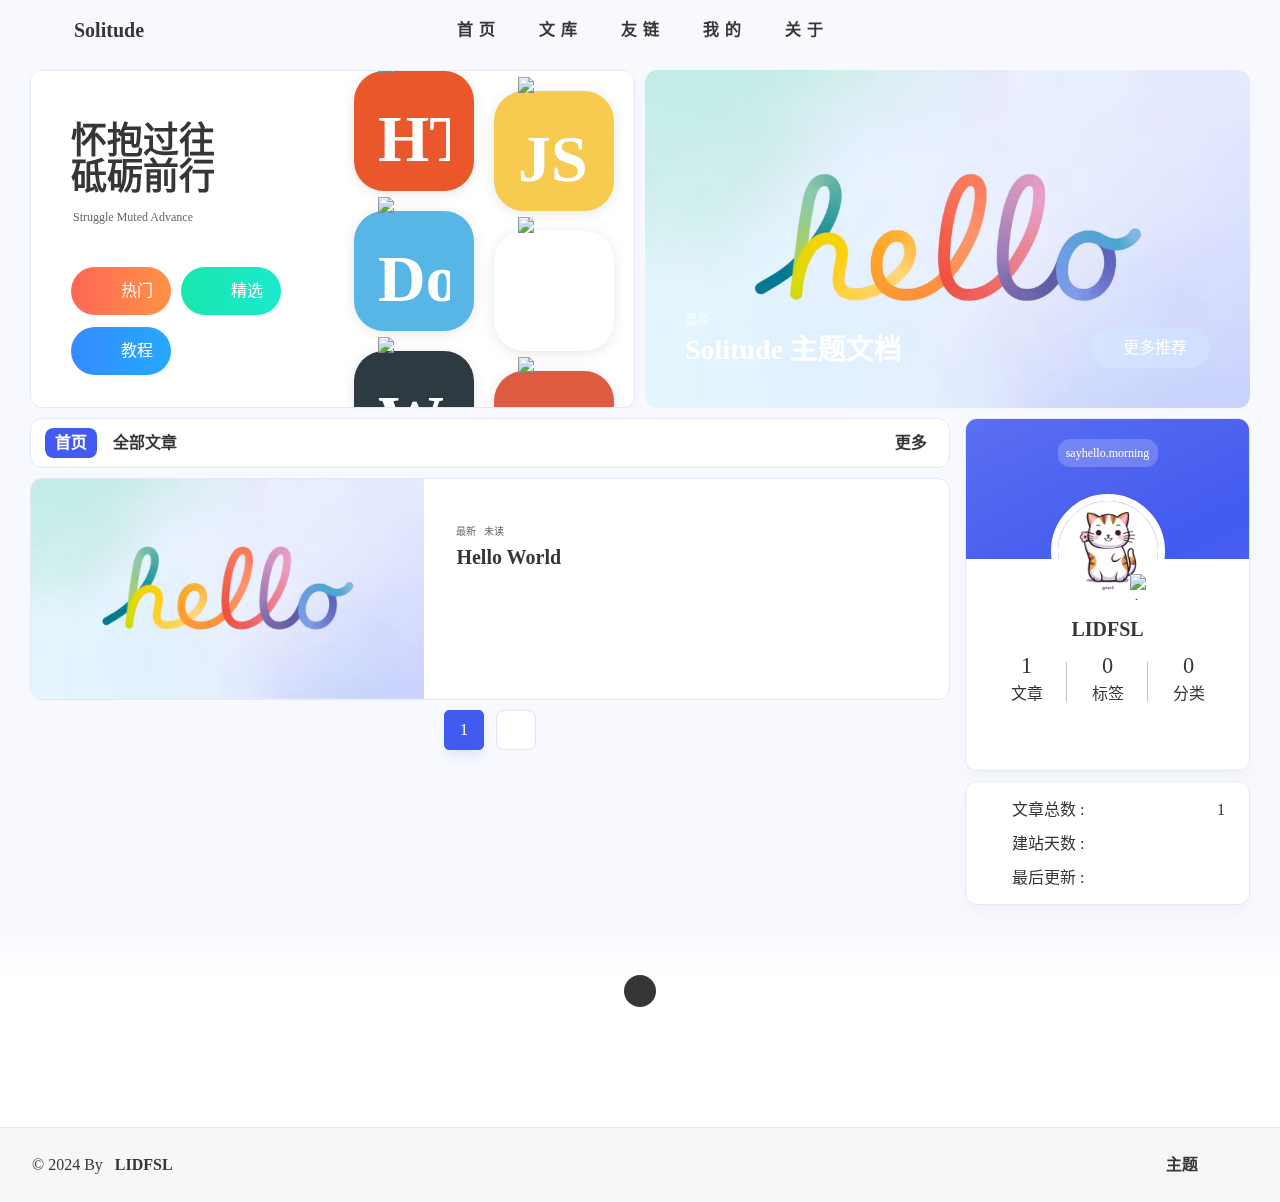
==== index.html @ 6b82ae77 "Site updated: 2024-07-25 15:13:16" ====
<!DOCTYPE html><html lang="zh-CN" data-theme="light"><head><meta charset="utf-8"><meta http-equiv="X-UA-Compatible" content="IE=edge"><meta name="viewport" content="width=device-width, initial-scale=1"><title>白痴本痴</title><noscript>开启JavaScript才能访问本站哦~</noscript><link rel="icon" href="/img/pwa/favicon.ico"><!-- index.css--><link rel="stylesheet" href="/css/index.css?v=1.13.3"><!-- inject head--><link rel="canonical" href="http://example.com/"><link rel="stylesheet" href="https://cdn2.codesign.qq.com/icons/7pOrz0WXB5ZWJPX/latest/iconfont.css"><!-- aplayer--><link rel="stylesheet" href="https://cdnjs.cloudflare.com/ajax/libs/aplayer/1.10.1/APlayer.min.css"><!-- swiper--><!-- fancybox ui--><!-- katex--><!-- Open Graph--><meta name="description" content="可能真的很笨,与世界格格不入,但......"><!-- pwa--><meta name="theme-color" content="#006a73"><meta name="apple-mobile-web-app-status-bar-style" content="#006a73"><link rel="manifest" href="/manifest.json"><meta name="msapplication-TileColor" content="#006a73"><link rel="mask-icon" href="/img/pwa/favicon.ico" color="#006a73"><link rel="apple-touch-icon" sizes="180x180" href="/img/pwa/favicon.ico"><link rel="icon" type="image/png" sizes="16x16" href="/img/pwa/favicon_16.ico"><link rel="icon" type="image/png" sizes="32x32" href="/img/pwa/favicon_32.ico"><link rel="bookmark" href="/img/pwa/favicon.ico"><script>console.log(' %c Solitude %c ' + '1.13.3' + ' %c https://github.com/everfu/hexo-theme-solitude',
    'background:#35495e ; padding: 1px; border-radius: 3px 0 0 3px;  color: #fff',
    'background:#ff9a9a ; padding: 1px; border-radius: 0 3px 3px 0;  color: #fff',
    'background:unset ; padding: 1px; border-radius: 0 3px 3px 0;  color: #fff')
</script><script>(()=>{
        const saveToLocal = {
            set: function setWithExpiry(key, value, ttl) {
                if (ttl === 0)
                    return
                const now = new Date()
                const expiryDay = ttl * 86400000
                const item = {
                    value: value,
                    expiry: now.getTime() + expiryDay
                }
                localStorage.setItem(key, JSON.stringify(item))
            },
            get: function getWithExpiry(key) {
                const itemStr = localStorage.getItem(key)
    
                if (!itemStr) {
                    return undefined
                }
                const item = JSON.parse(itemStr)
                const now = new Date()
    
                if (now.getTime() > item.expiry) {
                    localStorage.removeItem(key)
                    return undefined
                }
                return item.value
            }
        };
        window.utils = {
            saveToLocal: saveToLocal,
            getCSS: (url, id = false) => new Promise((resolve, reject) => {
              const link = document.createElement('link')
              link.rel = 'stylesheet'
              link.href = url
              if (id) link.id = id
              link.onerror = reject
              link.onload = link.onreadystatechange = function() {
                const loadState = this.readyState
                if (loadState && loadState !== 'loaded' && loadState !== 'complete') return
                link.onload = link.onreadystatechange = null
                resolve()
              }
              document.head.appendChild(link)
            }),
            getScript: (url, attr = {}) => new Promise((resolve, reject) => {
              const script = document.createElement('script')
              script.src = url
              script.async = true
              script.onerror = reject
              script.onload = script.onreadystatechange = function() {
                const loadState = this.readyState
                if (loadState && loadState !== 'loaded' && loadState !== 'complete') return
                script.onload = script.onreadystatechange = null
                resolve()
              }
    
              Object.keys(attr).forEach(key => {
                script.setAttribute(key, attr[key])
              })
    
              document.head.appendChild(script)
            }),
            addGlobalFn: (key, fn, name = false, parent = window) => {
                const globalFn = parent.globalFn || {}
                const keyObj = globalFn[key] || {}
        
                if (name && keyObj[name]) return
        
                name = name || Object.keys(keyObj).length
                keyObj[name] = fn
                globalFn[key] = keyObj
                parent.globalFn = globalFn
            },
        }
    })()</script><!-- global head--><script>const GLOBAL_CONFIG = {
    root: '/',
    algolia: undefined,
    localsearch: undefined,
    runtime: '2024-07-24 00:00:00',
    lazyload: {
        enable: false,
        error: '/img/error_load.avif'
    },
    copyright: {"limit":50,"author":"作者: LIDFSL","link":"链接: ","source":"来源: 白痴本痴","info":"著作权归作者所有。 商业转载请联系作者获得授权，非商业转载请注明出处。"},
    highlight: {"limit":200,"expand":true,"copy":true,"syntax":"highlight.js"},
    randomlink: false,
    lang: {"theme":{"dark":"已切换至深色模式","light":"已切换至浅色模式"},"copy":{"success":"复制成功","error":"复制失败"},"backtop":"返回顶部","time":{"day":"天前","hour":"小时前","just":"刚刚","min":"分钟前","month":"个月前"},"day":" 天","f12":"开发者模式已打开，请遵循GPL协议。","totalk":"无需删除空行，直接输入评论即可"},
    aside: {
        sayhello: {
            morning: '一日之计在于晨',
            noon: '吃饱了才有力气干活',
            afternoon: '集中精力，攻克难关',
            night: '不要太劳累了，早睡更健康',
            goodnight: '睡个好觉，保证精力充沛',
        },
        sayhello2: ["🤖️ 数码科技爱好者","🔍 分享与热心帮助","🏠 智能家居小能手","🔨 设计开发一条龙","🤝 专修交互与设计","🏃 脚踏实地行动派","🧱 团队小组发动机","💢 壮汉人狠话不多","🎮 电竞游戏爱好者"],
        sayhello3: {
            prefix: '好久不见，',
            back: '欢迎再次回来，',
        },
    },
    covercolor: {
        enable: false
    },
    comment: false,
    lightbox: 'null',
    post_ai: false,
    right_menu: false,
    lure: false,
    expire: false,
};</script><!-- page-config head--><script id="config-diff">var PAGE_CONFIG = {
    is_post: false,
    is_page: false,
    is_home: true,
    page: 'solitude',
    toc: false,
    comment: false,
    ai_text: false
}</script><meta name="generator" content="Hexo 7.3.0"></head><body id="body" data-type="solitude"><!-- universe--><canvas id="universe"></canvas><!-- background img--><div id="global_bg"></div><!-- loading--><!-- console--><!-- sidebar--><div id="sidebar" style="zoom: 1;"><div id="menu-mask" style="display: none;"></div><div id="sidebar-menus"><div class="site-data"><div class="data-item is-center"><div class="data-item-link"><a href="/archives/"><div class="headline">文章</div><div class="length-num">1</div></a></div></div><div class="data-item is-center"><div class="data-item-link"><a href="/categories/"><div class="headline">分类</div><div class="length-num">0</div></a></div></div><div class="data-item is-center"><div class="data-item-link"><a href="/tags/"><div class="headline">标签</div><div class="length-num">0</div></a></div></div></div><span class="sidebar-menu-item-title">功能</span><div class="sidebar-menu-item"><span class="darkmode_switchbutton menu-child" onclick="sco.switchDarkMode()"><i class="solitude st-moon-clear-fill"></i><span>显示模式</span></span></div><div class="back-menu-list-groups"><div class="back-menu-list-group"><div class="back-menu-list-title">项目</div><div class="back-menu-list"><a class="back-menu-item" target="_blank" rel="noopener" href="https://github.com/everfu/hexo-theme-solitude" title="Solitude"><img class="nolazyload back-menu-item-icon" src="/img/pwa/favicon.ico" alt="Solitude"><span class="back-menu-item-text">Solitude</span></a></div></div></div><div class="menus_items"><div class="menus_item"><a class="site-page" href="/"><span>首页</span></a></div><div class="menus_item"><a class="site-page" href="javascript:void(0);"><span>文库</span></a><ul class="menus_item_child"><li><a class="site-page child" href="/archives/"><i class="solitude  st-folder-fill"></i><span>文章列表</span></a></li><li><a class="site-page child" href="/categories/"><i class="solitude  st-checkbox-multiple-blank-fill"></i><span>全部分类</span></a></li><li><a class="site-page child" href="/tags/"><i class="solitude  st-price-tag-fill"></i><span>全部标签</span></a></li></ul></div><div class="menus_item"><a class="site-page" href="javascript:void(0);"><span>友链</span></a><ul class="menus_item_child"><li><a class="site-page child" href="/moments/"><i class="solitude  st-wifi-fill"></i><span>友链鱼塘</span></a></li><li><a class="site-page child" href="/links/"><i class="solitude  st-group-fill"></i><span>友情链接</span></a></li><li><a class="site-page child" href="javascript:travelling()"><i class="solitude  st-gift-fill"></i><span>宝藏博主</span></a></li></ul></div><div class="menus_item"><a class="site-page" href="javascript:void(0);"><span>我的</span></a><ul class="menus_item_child"><li><a class="site-page child" href="/equipment/"><i class="solitude  st-laptop-line"></i><span>装备</span></a></li><li><a class="site-page child" href="/tlink/"><i class="solitude  st-tools-fill"></i><span>工具箱</span></a></li><li><a class="site-page child" href="/music/"><i class="solitude  st-disc-fill"></i><span>音乐馆</span></a></li></ul></div><div class="menus_item"><a class="site-page" href="javascript:void(0);"><span>关于</span></a><ul class="menus_item_child"><li><a class="site-page child" href="/about/"><i class="solitude  st-contacts-fill"></i><span>关于本站</span></a></li></ul></div></div><span class="sidebar-menu-item-title">标签</span><div class="card-widget card-tags card-archives card-webinfo card-allinfo"><div class="card-tag-cloud"></div></div></div></div><!-- keyboard--><div class="page" id="body-wrap"><header class="not-top-img" id="page-header"><nav class="show" id="nav"><div id="nav-group"><div id="blog_name"><div class="back-home-button" tabindex="-1"><i class="back-home-button-icon solitude st-more-fill"></i><div class="back-menu-list-groups"><div class="back-menu-list-group"><div class="back-menu-list-title">项目</div><div class="back-menu-list"><a class="back-menu-item" target="_blank" rel="noopener" href="https://github.com/everfu/hexo-theme-solitude" title="Solitude"><img class="nolazyload back-menu-item-icon" src="/img/pwa/favicon.ico" alt="Solitude"><span class="back-menu-item-text">Solitude</span></a></div></div></div></div><a id="site-name" href="/" title="返回博客主页"><span class="title">Solitude</span></a></div><div id="page-name-mask"><div id="page-name"><a id="page-name-text" onclick="sco.toTop()">白痴本痴</a></div></div><div id="menus"><div class="menus_items"><div class="menus_item"><a class="site-page" href="/"><span>首页</span></a></div><div class="menus_item"><a class="site-page" href="javascript:void(0);"><span>文库</span></a><ul class="menus_item_child"><li><a class="site-page child" href="/archives/"><i class="solitude  st-folder-fill"></i><span>文章列表</span></a></li><li><a class="site-page child" href="/categories/"><i class="solitude  st-checkbox-multiple-blank-fill"></i><span>全部分类</span></a></li><li><a class="site-page child" href="/tags/"><i class="solitude  st-price-tag-fill"></i><span>全部标签</span></a></li></ul></div><div class="menus_item"><a class="site-page" href="javascript:void(0);"><span>友链</span></a><ul class="menus_item_child"><li><a class="site-page child" href="/moments/"><i class="solitude  st-wifi-fill"></i><span>友链鱼塘</span></a></li><li><a class="site-page child" href="/links/"><i class="solitude  st-group-fill"></i><span>友情链接</span></a></li><li><a class="site-page child" href="javascript:travelling()"><i class="solitude  st-gift-fill"></i><span>宝藏博主</span></a></li></ul></div><div class="menus_item"><a class="site-page" href="javascript:void(0);"><span>我的</span></a><ul class="menus_item_child"><li><a class="site-page child" href="/equipment/"><i class="solitude  st-laptop-line"></i><span>装备</span></a></li><li><a class="site-page child" href="/tlink/"><i class="solitude  st-tools-fill"></i><span>工具箱</span></a></li><li><a class="site-page child" href="/music/"><i class="solitude  st-disc-fill"></i><span>音乐馆</span></a></li></ul></div><div class="menus_item"><a class="site-page" href="javascript:void(0);"><span>关于</span></a><ul class="menus_item_child"><li><a class="site-page child" href="/about/"><i class="solitude  st-contacts-fill"></i><span>关于本站</span></a></li></ul></div></div></div><div id="nav-left"></div><div id="nav-right"><div class="nav-button" id="travellings_button"><a class="site-page" target="_blank" rel="noopener" href="https://www.travellings.cn/go.html" title=""><i class="solitude st-train-line"></i></a></div><div class="nav-button" id="randomPost_button"><a class="site-page" onclick="toRandomPost()" title="随机一篇文章" href="javascript:void(0);"><i class="solitude st-dice-line"></i></a></div><div class="nav-button" id="nav-totop" onclick="sco.toTop()"><a class="totopbtn"><i class="solitude st-arrow-up-line"></i><span id="percent">0</span></a></div><div id="toggle-menu"><a class="site-page"><i class="solitude st-menu-line"></i></a></div></div></div></nav></header><div id="home_top"><div class="recent-top-post-group" id="recent-top-post-group"><div class="recent-post-top" id="recent-post-top"><div id="bannerGroup"><div id="banners"><div class="banners-title"><div class="banners-title-big">怀抱过往<br>砥砺前行</div><div class="banners-title-small">Struggle Muted Advance</div></div><div class="banners-links"><a class="banners-link-btn" href="/tags/%E7%83%AD%E9%97%A8/" style="background-image:  linear-gradient(to right,#f65,#ffbf37) "><i class="solitude  st-fire-fill "></i><div class="banners-link-title">热门</div></a><a class="banners-link-btn" href="/tags/%E6%95%99%E7%A8%8B/" style="background-image:  linear-gradient(to right,#358bff,#15c6ff) "><i class="solitude  st-book-mark-fill "></i><div class="banners-link-title">教程</div></a><a class="banners-link-btn" href="/tags/%E7%B2%BE%E9%80%89/" style="background-image:  linear-gradient(to right,#18e7ae,#1eebeb) "><i class="solitude  st-star-smile-fill "></i><div class="banners-link-title">精选</div></a></div><div class="tags-group-all"><div class="tags-group-wrapper"><div class="tags-group-icon-pair"><div class="tags-group-icon" style="background: #e9572b"><img class="nolazyload" src="https://7.isyangs.cn/34/65f2e42921677-34.png" title="HTML"></div><div class="tags-group-icon" style="background: #f7cb4f"><img class="nolazyload" src="https://7.isyangs.cn/34/65f2e43ceddda-34.png" title="JS"></div></div><div class="tags-group-icon-pair"><div class="tags-group-icon" style="background: #57b6e6"><img class="nolazyload" src="https://7.isyangs.cn/34/65f2e45462045-34.png" title="Docker"></div><div class="tags-group-icon" style="background: #ffffff"><img class="nolazyload" src="https://7.isyangs.cn/34/65f2e47acbe98-34.png" title="Flutter"></div></div><div class="tags-group-icon-pair"><div class="tags-group-icon" style="background: #2e3a41"><img class="nolazyload" src="https://7.isyangs.cn/34/65f2e488bf8ed-34.png" title="WebPack"></div><div class="tags-group-icon" style="background: #df5b40"><img class="nolazyload" src="https://7.isyangs.cn/34/65f2e499066fa-34.png" title="Git"></div></div><div class="tags-group-icon-pair"><div class="tags-group-icon" style="background: #e9572b"><img class="nolazyload" src="https://7.isyangs.cn/34/65f2e42921677-34.png" title="HTML"></div><div class="tags-group-icon" style="background: #f7cb4f"><img class="nolazyload" src="https://7.isyangs.cn/34/65f2e43ceddda-34.png" title="JS"></div></div><div class="tags-group-icon-pair"><div class="tags-group-icon" style="background: #57b6e6"><img class="nolazyload" src="https://7.isyangs.cn/34/65f2e45462045-34.png" title="Docker"></div><div class="tags-group-icon" style="background: #ffffff"><img class="nolazyload" src="https://7.isyangs.cn/34/65f2e47acbe98-34.png" title="Flutter"></div></div><div class="tags-group-icon-pair"><div class="tags-group-icon" style="background: #2e3a41"><img class="nolazyload" src="https://7.isyangs.cn/34/65f2e488bf8ed-34.png" title="WebPack"></div><div class="tags-group-icon" style="background: #df5b40"><img class="nolazyload" src="https://7.isyangs.cn/34/65f2e499066fa-34.png" title="Git"></div></div></div></div></div></div><div class="topGroup"><div class="recent-post-group"></div><script>function GoTodayCard() {
    window.open("https://solitude.js.org/", "_blank");
}</script><div class="todayCard" id="todayCard" onclick="GoTodayCard()"><div class="todayCard-info"><div class="todayCard-tips">置顶</div><div class="todayCard-title">Solitude 主题文档</div></div><div class="todayCard-cover nolazyload" style="background: url('/img/default.avif') no-repeat center /cover"></div><div class="banner-button-group"><a class="banner-button" onclick="window.event.cancelBubble=true;sco.hideTodayCard();"><i class="solitude st-add-fill"></i><span class="banner-button-text">更多推荐</span></a></div></div></div></div></div></div><main class="layout" id="content-inner"><div id="home"><div id="category-bar"><div class="category-bar-items home" id="category-bar-items"><div class="category-bar-item select" id="category-bar-home"><a href="/">首页</a></div><div class="category-bar-item"><a href="/archives/">全部文章</a></div></div><div class="category-bar-right"><a class="category-bar-more" href="/categories/">更多</a></div></div><div class="recent-posts" id="recent-posts"><div class="recent-post-item" onclick="pjax.loadUrl('/2024/07/23/hello-world/')"><div class="post_cover"><a href="/2024/07/23/hello-world/" title="Hello World"><img class="post_bg" src="/img/default.avif" alt="Hello World"></a></div><div class="recent-post-info"><div class="recent-post-info-top"><div class="recent-post-info-top-tips"><span class="original">最新</span><a class="unvisited-post" href="/2024/07/23/hello-world/">未读</a></div><a class="article-title" href="/2024/07/23/hello-world/" title="Hello World">Hello World</a></div><break></break><div class="article-meta-wrap"><span class="article-meta tags"></span><span class="post-meta-date"><time datetime="2024-07-23T06:19:26.970Z"></time></span></div></div></div><!-- pagination--><nav id="pagination"><div class="pagination"><span class="page-number current">1</span><div class="toPageGroup"><input id="toPageText" oninput="value=value.replace(/[^0-9]/g,'')" maxlength="3" title="跳转到指定页面" onkeyup="if (this.value === '0') this.value = ''"><a id="toPageButton" onclick="sco.toPage()"><i class="solitude st-show-right-line"></i></a></div></div></nav></div></div><!-- aside--><div class="aside-content" id="aside-content"><div class="card-widget card-info"><div class="card-content"><div class="card-info-bg-top"><div class="is-center"><div class="author-info__top-group"><div class="author-info__sayhi" id="author-info__sayhi" onclick="sco.changeSayHelloText()">sayhello.morning</div></div></div></div><a class="card-info-avatar" href="/about/" title="头像"><div class="avatar-img"><img src="/img/avatar.avif" alt="头像"></div><div class="avatar-sticker"><img class="avatar-sticker-img" src="https://7.isyangs.cn/34/65f2e4e0423cc-34.png" alt="心情贴纸"></div></a><div class="card-info__desc_group"><div class="author-info__name">LIDFSL</div><div class="author-info__desc"></div><div class="card-info__data is-center"><a href="/archives/" title="累计文章数:1"><div class="length-num">1</div><div class="headline">文章</div></a><a href="/tags/" title="标签总数:0"><div class="length-num">0</div><div class="headline">标签</div></a><a href="/categories/" title="分类总数:0"><div class="length-num">0</div><div class="headline">分类</div></a></div><div class="card-info-social-icons is-center"><a class="social-icon" target="_blank" rel="noopener" href="https://github.com/LIDFSL" title="Github"><i class="solitude  st-github-line"></i></a></div></div></div></div><div class="sticky_layout"><div class="card-widget card-tags card-archives card-webinfo card-allinfo"><div class="webinfo"><div class="webinfo-item"><div class="webinfo-item-title"><i class="item-icon solitude st-folder-fill"></i><div class="item-name">文章总数 :</div></div><div class="item-count">1</div></div><div class="webinfo-item"><div class="webinfo-item-title"><i class="item-icon solitude st-calendar-todo-fill"></i><div class="item-name">建站天数 :</div></div><div class="item-count" id="runtimeshow"></div></div><div class="webinfo-item"><div class="webinfo-item-title"><i class="item-icon solitude st-loop-left-fill"></i><div class="item-name">最后更新 :</div></div><time class="item-count" datetime="2024-07-25T07:13:16.174Z"></time></div></div></div></div></div></main><footer id="footer"><div id="footer_deal"><a class="deal_link" target="_blank" rel="noopener" href="https://github.com/LIDFSL" title="Github"><i class="solitude  st-github-line"></i></a></div><div id="st-footer"></div><div id="footer-bar"><div class="footer-bar-links"><div class="footer-bar-left"><div class="copyright">© 2024 By&nbsp;<a class="footer-bar-link" href="/">LIDFSL</a></div></div><div class="footer-bar-right"><a class="footer-bar-link" target="_blank" rel="noopener" href="https://github.com/everfu/hexo-theme-solitude" alt="主题">主题</a><a class="footer-bar-link cc" href="/null" aria-label="copyright"><i class="solitude st-copyright-line"></i><i class="solitude st-creative-commons-by-line"></i><i class="solitude st-creative-commons-nc-line"></i><i class="solitude st-creative-commons-nd-line"></i></a></div></div></div></footer></div><!-- right_menu--><!-- inject body--><div><script src="/js/utils.js?v=1.13.3"></script><script src="/js/main.js?v=1.13.3"></script><script src="/js/third_party/waterfall.min.js?v=1.13.3"></script><script src="https://cdnjs.cloudflare.com/ajax/libs/pjax/0.2.8/pjax.min.js"></script><script src="/js/third_party/universe.min.js?v=1.13.3"></script><script>dark()
</script><script src="https://cdnjs.cloudflare.com/ajax/libs/node-snackbar/0.1.16/snackbar.min.js"></script><script>var meting_api = 'https://meting.qjqq.cn/?server=:server&type=:type&id=:id&auth=:auth&r=:r';</script><script src="https://cdnjs.cloudflare.com/ajax/libs/aplayer/1.10.1/APlayer.min.js"></script><script src="https://cdnjs.cloudflare.com/ajax/libs/meting/2.0.1/Meting.min.js"></script><script src="https://cdnjs.cloudflare.com/ajax/libs/pace/1.2.4/pace.min.js"></script><div class="js-pjax"></div></div><!-- pjax--><script>const pjax = new Pjax({
    elements: 'a:not([target="_blank"])',
    selectors: ['title','#body-wrap','#site-config','meta[name="description"]','.js-pjax','meta[property^="og:"]','#config-diff'],
    cacheBust: false,
    analytics: false,
    scrollRestoration: false
})

document.querySelectorAll('script[data-pjax]').forEach(item => {
    const newScript = document.createElement('script')
    const content = item.text || item.textContent || item.innerHTML || ""
    Array.from(item.attributes).forEach(attr => newScript.setAttribute(attr.name, attr.value))
    newScript.appendChild(document.createTextNode(content))
    item.parentNode.replaceChild(newScript, item)
})

document.addEventListener('pjax:complete', () => {
    window.refreshFn()

    document.querySelectorAll('script[data-pjax]').forEach(item => {
        const newScript = document.createElement('script')
        const content = item.text || item.textContent || item.innerHTML || ""
        Array.from(item.attributes).forEach(attr => newScript.setAttribute(attr.name, attr.value))
        newScript.appendChild(document.createTextNode(content))
        item.parentNode.replaceChild(newScript, item)
    })

    GLOBAL_CONFIG.islazyload && window.lazyLoadInstance.update()

})

document.addEventListener('pjax:error', (e) => {
    if (e.request.status === 404) {
        pjax.loadUrl('/404.html')
    }
})</script><!-- theme--><script>initTheme = () => {
    let isDarkMode = window.matchMedia('(prefers-color-scheme: dark)').matches
    const cachedMode = utils.saveToLocal.get('theme');
    if (cachedMode === undefined) {
        const nowMode =
            isDarkMode ? 'dark' : 'light'
        document.documentElement.setAttribute('data-theme', nowMode);
    } else {
        document.documentElement.setAttribute('data-theme', cachedMode);
    }
    typeof rm === 'object' && rm.mode(cachedMode === 'dark' && isDarkMode)
}
initTheme()</script><!-- google adsense--><!-- search--><!-- Tianli-Talk--><!-- music--><div class="needEndHide" id="nav-music" onclick="sco.musicToggle()"><div id="nav-music-hoverTips">音乐已暂停</div><meting-js id="8407304077" server="netease" type="playlist" mutex="true" preload="none" data-lrctype="0" order="random" theme="var(--efu-main)"></meting-js></div></body></html><script>const posts=["2024/07/23/hello-world/"];function toRandomPost(){ pjax.loadUrl(GLOBAL_CONFIG.root+posts[Math.floor(Math.random()*posts.length)]); }</script>
---- css/index.css ----
@charset "UTF-8";
@keyframes snackbar-progress{0%{width:0}to{width:100%}}.snackbar-container{transition:.5s;font-size:14px;position:fixed;align-items:center;line-height:22px;padding:18px 24px;bottom:-100px;top:-100px;opacity:0;z-index:9999;background:var(--efu-lighttext)!important;color:var(--efu-card-bg);border-radius:0;display:flex;justify-content:center;max-width:none;min-width:100%;margin:0;left:0;height:60px;transform:none}.snackbar-container p{color:var(--efu-card-bg)!important;font-weight:700!important;text-align:center;font-size:.8rem!important;display:flex;justify-content:center}.snackbar-container .action{display:inline-block;font-size:inherit;margin:0 0 0 24px;min-width:min-content;cursor:pointer;color:var(--efu-card-bg)!important;background:var(--efu-lighttext)!important;padding:4px 6px;font-weight:700;border-radius:8px;transition:.3s;border:var(--style-border)}.snackbar-container .action:hover{background:var(--efu-card-bg)!important;color:var(--efu-lighttext)!important}.snackbar-container:after{position:absolute;width:0;height:100%;left:0;top:0;background:var(--efu-white);opacity:.1;content:"";animation:snackbar-progress var(--efu-snackbar-time) linear forwards;pointer-events:none}.snackbar-pos.top-center,.snackbar-pos.top-left{bottom:auto;top:0;left:0}.snackbar-pos.top-right{bottom:auto;top:0;right:0}
@media screen and (min-width: 768px) {
@-moz-keyframes showCover {
    from {
      opacity: 0;
      transform: rotate(10deg) translateY(-8%) scale(1.8);
    }
    to {
      opacity: 0.5;
      transform: rotate(10deg) translateY(-10%) scale(2);
    }
}
@-webkit-keyframes showCover {
    from {
      opacity: 0;
      transform: rotate(10deg) translateY(-8%) scale(1.8);
    }
    to {
      opacity: 0.5;
      transform: rotate(10deg) translateY(-10%) scale(2);
    }
}
@-o-keyframes showCover {
    from {
      opacity: 0;
      transform: rotate(10deg) translateY(-8%) scale(1.8);
    }
    to {
      opacity: 0.5;
      transform: rotate(10deg) translateY(-10%) scale(2);
    }
}
@keyframes showCover {
    from {
      opacity: 0;
      transform: rotate(10deg) translateY(-8%) scale(1.8);
    }
    to {
      opacity: 0.5;
      transform: rotate(10deg) translateY(-10%) scale(2);
    }
}
}
@-moz-keyframes barrageIn {
  0% {
    transform: translateY(20px);
    opacity: 0;
  }
  100% {
    transform: translateY(0);
    opacity: 1;
  }
}
@-webkit-keyframes barrageIn {
  0% {
    transform: translateY(20px);
    opacity: 0;
  }
  100% {
    transform: translateY(0);
    opacity: 1;
  }
}
@-o-keyframes barrageIn {
  0% {
    transform: translateY(20px);
    opacity: 0;
  }
  100% {
    transform: translateY(0);
    opacity: 1;
  }
}
@keyframes barrageIn {
  0% {
    transform: translateY(20px);
    opacity: 0;
  }
  100% {
    transform: translateY(0);
    opacity: 1;
  }
}
@-moz-keyframes barrageOut {
  0% {
    transform: translateY(0);
    opacity: 1;
  }
  100% {
    transform: translateY(20px);
    opacity: 0;
  }
}
@-webkit-keyframes barrageOut {
  0% {
    transform: translateY(0);
    opacity: 1;
  }
  100% {
    transform: translateY(20px);
    opacity: 0;
  }
}
@-o-keyframes barrageOut {
  0% {
    transform: translateY(0);
    opacity: 1;
  }
  100% {
    transform: translateY(20px);
    opacity: 0;
  }
}
@keyframes barrageOut {
  0% {
    transform: translateY(0);
    opacity: 1;
  }
  100% {
    transform: translateY(20px);
    opacity: 0;
  }
}
@-moz-keyframes scroll-down-effect {
  0% {
    top: 0;
    opacity: 0.4;
  }
  50% {
    top: -16px;
    opacity: 1;
    filter: none;
  }
  100% {
    top: 0;
    opacity: 0.4;
  }
}
@-webkit-keyframes scroll-down-effect {
  0% {
    top: 0;
    opacity: 0.4;
  }
  50% {
    top: -16px;
    opacity: 1;
    filter: none;
  }
  100% {
    top: 0;
    opacity: 0.4;
  }
}
@-o-keyframes scroll-down-effect {
  0% {
    top: 0;
    opacity: 0.4;
  }
  50% {
    top: -16px;
    opacity: 1;
    filter: none;
  }
  100% {
    top: 0;
    opacity: 0.4;
  }
}
@keyframes scroll-down-effect {
  0% {
    top: 0;
    opacity: 0.4;
  }
  50% {
    top: -16px;
    opacity: 1;
    filter: none;
  }
  100% {
    top: 0;
    opacity: 0.4;
  }
}
@-moz-keyframes header-effect {
  0% {
    opacity: 0;
    transform: translateY(-50px);
  }
  100% {
    opacity: 1;
    filter: none;
    transform: translateY(0);
  }
}
@-webkit-keyframes header-effect {
  0% {
    opacity: 0;
    transform: translateY(-50px);
  }
  100% {
    opacity: 1;
    filter: none;
    transform: translateY(0);
  }
}
@-o-keyframes header-effect {
  0% {
    opacity: 0;
    transform: translateY(-50px);
  }
  100% {
    opacity: 1;
    filter: none;
    transform: translateY(0);
  }
}
@keyframes header-effect {
  0% {
    opacity: 0;
    transform: translateY(-50px);
  }
  100% {
    opacity: 1;
    filter: none;
    transform: translateY(0);
  }
}
@-moz-keyframes headerNoOpacity {
  0% {
    transform: translateY(-50px);
  }
  100% {
    transform: translateY(0);
  }
}
@-webkit-keyframes headerNoOpacity {
  0% {
    transform: translateY(-50px);
  }
  100% {
    transform: translateY(0);
  }
}
@-o-keyframes headerNoOpacity {
  0% {
    transform: translateY(-50px);
  }
  100% {
    transform: translateY(0);
  }
}
@keyframes headerNoOpacity {
  0% {
    transform: translateY(-50px);
  }
  100% {
    transform: translateY(0);
  }
}
@-moz-keyframes bottom-top {
  0% {
    opacity: 0;
    margin-top: 50px;
  }
  100% {
    opacity: 1;
    filter: none;
    margin-top: 0;
  }
}
@-webkit-keyframes bottom-top {
  0% {
    opacity: 0;
    margin-top: 50px;
  }
  100% {
    opacity: 1;
    filter: none;
    margin-top: 0;
  }
}
@-o-keyframes bottom-top {
  0% {
    opacity: 0;
    margin-top: 50px;
  }
  100% {
    opacity: 1;
    filter: none;
    margin-top: 0;
  }
}
@keyframes bottom-top {
  0% {
    opacity: 0;
    margin-top: 50px;
  }
  100% {
    opacity: 1;
    filter: none;
    margin-top: 0;
  }
}
@-moz-keyframes titlescale {
  0% {
    opacity: 0;
    transform: scale(0.7);
  }
  100% {
    opacity: 1;
    filter: none;
    transform: scale(1);
  }
}
@-webkit-keyframes titlescale {
  0% {
    opacity: 0;
    transform: scale(0.7);
  }
  100% {
    opacity: 1;
    filter: none;
    transform: scale(1);
  }
}
@-o-keyframes titlescale {
  0% {
    opacity: 0;
    transform: scale(0.7);
  }
  100% {
    opacity: 1;
    filter: none;
    transform: scale(1);
  }
}
@keyframes titlescale {
  0% {
    opacity: 0;
    transform: scale(0.7);
  }
  100% {
    opacity: 1;
    filter: none;
    transform: scale(1);
  }
}
@-moz-keyframes search_close {
  0% {
    transform: translateY(0);
    opacity: 1;
  }
  100% {
    transform: translateY(20px);
    opacity: 0;
  }
}
@-webkit-keyframes search_close {
  0% {
    transform: translateY(0);
    opacity: 1;
  }
  100% {
    transform: translateY(20px);
    opacity: 0;
  }
}
@-o-keyframes search_close {
  0% {
    transform: translateY(0);
    opacity: 1;
  }
  100% {
    transform: translateY(20px);
    opacity: 0;
  }
}
@keyframes search_close {
  0% {
    transform: translateY(0);
    opacity: 1;
  }
  100% {
    transform: translateY(20px);
    opacity: 0;
  }
}
@-moz-keyframes to_show {
  0% {
    opacity: 0;
  }
  100% {
    opacity: 1;
    filter: none;
  }
}
@-webkit-keyframes to_show {
  0% {
    opacity: 0;
  }
  100% {
    opacity: 1;
    filter: none;
  }
}
@-o-keyframes to_show {
  0% {
    opacity: 0;
  }
  100% {
    opacity: 1;
    filter: none;
  }
}
@keyframes to_show {
  0% {
    opacity: 0;
  }
  100% {
    opacity: 1;
    filter: none;
  }
}
@-moz-keyframes to_hide {
  0% {
    opacity: 1;
    filter: none;
  }
  100% {
    opacity: 0;
  }
}
@-webkit-keyframes to_hide {
  0% {
    opacity: 1;
    filter: none;
  }
  100% {
    opacity: 0;
  }
}
@-o-keyframes to_hide {
  0% {
    opacity: 1;
    filter: none;
  }
  100% {
    opacity: 0;
  }
}
@keyframes to_hide {
  0% {
    opacity: 1;
    filter: none;
  }
  100% {
    opacity: 0;
  }
}
@-moz-keyframes ribbon_to_show {
  0% {
    opacity: 0;
  }
  100% {
    opacity: 0.6;
  }
}
@-webkit-keyframes ribbon_to_show {
  0% {
    opacity: 0;
  }
  100% {
    opacity: 0.6;
  }
}
@-o-keyframes ribbon_to_show {
  0% {
    opacity: 0;
  }
  100% {
    opacity: 0.6;
  }
}
@keyframes ribbon_to_show {
  0% {
    opacity: 0;
  }
  100% {
    opacity: 0.6;
  }
}
@-moz-keyframes avatar_turn_around {
  0% {
    transform: rotate(0);
  }
  100% {
    transform: rotate(360deg);
  }
}
@-webkit-keyframes avatar_turn_around {
  0% {
    transform: rotate(0);
  }
  100% {
    transform: rotate(360deg);
  }
}
@-o-keyframes avatar_turn_around {
  0% {
    transform: rotate(0);
  }
  100% {
    transform: rotate(360deg);
  }
}
@keyframes avatar_turn_around {
  0% {
    transform: rotate(0);
  }
  100% {
    transform: rotate(360deg);
  }
}
@-moz-keyframes sub_menus {
  0% {
    opacity: 0;
    transform: translateY(10px);
  }
  100% {
    opacity: 1;
    filter: none;
    transform: translateY(0);
  }
}
@-webkit-keyframes sub_menus {
  0% {
    opacity: 0;
    transform: translateY(10px);
  }
  100% {
    opacity: 1;
    filter: none;
    transform: translateY(0);
  }
}
@-o-keyframes sub_menus {
  0% {
    opacity: 0;
    transform: translateY(10px);
  }
  100% {
    opacity: 1;
    filter: none;
    transform: translateY(0);
  }
}
@keyframes sub_menus {
  0% {
    opacity: 0;
    transform: translateY(10px);
  }
  100% {
    opacity: 1;
    filter: none;
    transform: translateY(0);
  }
}
@-moz-keyframes donate_effcet {
  0% {
    opacity: 0;
    transform: translateY(-20px);
  }
  100% {
    opacity: 1;
    filter: none;
    transform: translateY(0);
  }
}
@-webkit-keyframes donate_effcet {
  0% {
    opacity: 0;
    transform: translateY(-20px);
  }
  100% {
    opacity: 1;
    filter: none;
    transform: translateY(0);
  }
}
@-o-keyframes donate_effcet {
  0% {
    opacity: 0;
    transform: translateY(-20px);
  }
  100% {
    opacity: 1;
    filter: none;
    transform: translateY(0);
  }
}
@keyframes donate_effcet {
  0% {
    opacity: 0;
    transform: translateY(-20px);
  }
  100% {
    opacity: 1;
    filter: none;
    transform: translateY(0);
  }
}
@-moz-keyframes announ_animation {
  0%, 100% {
    transform: scale(1);
    filter: blur(0);
  }
  50% {
    transform: scale(1.2);
    filter: blur(20px);
  }
}
@-webkit-keyframes announ_animation {
  0%, 100% {
    transform: scale(1);
    filter: blur(0);
  }
  50% {
    transform: scale(1.2);
    filter: blur(20px);
  }
}
@-o-keyframes announ_animation {
  0%, 100% {
    transform: scale(1);
    filter: blur(0);
  }
  50% {
    transform: scale(1.2);
    filter: blur(20px);
  }
}
@keyframes announ_animation {
  0%, 100% {
    transform: scale(1);
    filter: blur(0);
  }
  50% {
    transform: scale(1.2);
    filter: blur(20px);
  }
}
@-moz-keyframes sidebarItem {
  0% {
    transform: translateX(200px);
  }
  100% {
    transform: translateX(0);
  }
}
@-webkit-keyframes sidebarItem {
  0% {
    transform: translateX(200px);
  }
  100% {
    transform: translateX(0);
  }
}
@-o-keyframes sidebarItem {
  0% {
    transform: translateX(200px);
  }
  100% {
    transform: translateX(0);
  }
}
@keyframes sidebarItem {
  0% {
    transform: translateX(200px);
  }
  100% {
    transform: translateX(0);
  }
}
@-moz-keyframes st-spin {
  0% {
    transform: rotate(0);
  }
  100% {
    transform: rotate(360deg);
  }
}
@-webkit-keyframes st-spin {
  0% {
    transform: rotate(0);
  }
  100% {
    transform: rotate(360deg);
  }
}
@-o-keyframes st-spin {
  0% {
    transform: rotate(0);
  }
  100% {
    transform: rotate(360deg);
  }
}
@keyframes st-spin {
  0% {
    transform: rotate(0);
  }
  100% {
    transform: rotate(360deg);
  }
}
@-moz-keyframes code-expand-key {
  0% {
    opacity: 0.6;
  }
  50% {
    opacity: 0.1;
  }
  100% {
    opacity: 0.6;
  }
}
@-webkit-keyframes code-expand-key {
  0% {
    opacity: 0.6;
  }
  50% {
    opacity: 0.1;
  }
  100% {
    opacity: 0.6;
  }
}
@-o-keyframes code-expand-key {
  0% {
    opacity: 0.6;
  }
  50% {
    opacity: 0.1;
  }
  100% {
    opacity: 0.6;
  }
}
@keyframes code-expand-key {
  0% {
    opacity: 0.6;
  }
  50% {
    opacity: 0.1;
  }
  100% {
    opacity: 0.6;
  }
}
@-moz-keyframes slide-in {
  from {
    transform: translateY(20px);
    opacity: 0;
  }
  to {
    transform: translateY(0);
    opacity: 1;
  }
}
@-webkit-keyframes slide-in {
  from {
    transform: translateY(20px);
    opacity: 0;
  }
  to {
    transform: translateY(0);
    opacity: 1;
  }
}
@-o-keyframes slide-in {
  from {
    transform: translateY(20px);
    opacity: 0;
  }
  to {
    transform: translateY(0);
    opacity: 1;
  }
}
@keyframes slide-in {
  from {
    transform: translateY(20px);
    opacity: 0;
  }
  to {
    transform: translateY(0);
    opacity: 1;
  }
}
@-moz-keyframes slide-in-op {
  from {
    opacity: 0;
  }
  to {
    opacity: 1;
  }
}
@-webkit-keyframes slide-in-op {
  from {
    opacity: 0;
  }
  to {
    opacity: 1;
  }
}
@-o-keyframes slide-in-op {
  from {
    opacity: 0;
  }
  to {
    opacity: 1;
  }
}
@keyframes slide-in-op {
  from {
    opacity: 0;
  }
  to {
    opacity: 1;
  }
}
@-moz-keyframes more-btn-move {
  0%, 100% {
    transform: translateX(0);
  }
  50% {
    transform: translateX(3px);
  }
}
@-webkit-keyframes more-btn-move {
  0%, 100% {
    transform: translateX(0);
  }
  50% {
    transform: translateX(3px);
  }
}
@-o-keyframes more-btn-move {
  0%, 100% {
    transform: translateX(0);
  }
  50% {
    transform: translateX(3px);
  }
}
@keyframes more-btn-move {
  0%, 100% {
    transform: translateX(0);
  }
  50% {
    transform: translateX(3px);
  }
}
@-moz-keyframes toc-open {
  0% {
    transform: scale(0.7);
  }
  100% {
    transform: scale(1);
  }
}
@-webkit-keyframes toc-open {
  0% {
    transform: scale(0.7);
  }
  100% {
    transform: scale(1);
  }
}
@-o-keyframes toc-open {
  0% {
    transform: scale(0.7);
  }
  100% {
    transform: scale(1);
  }
}
@keyframes toc-open {
  0% {
    transform: scale(0.7);
  }
  100% {
    transform: scale(1);
  }
}
@-moz-keyframes toc-close {
  0% {
    transform: scale(1);
  }
  100% {
    transform: scale(0.7);
  }
}
@-webkit-keyframes toc-close {
  0% {
    transform: scale(1);
  }
  100% {
    transform: scale(0.7);
  }
}
@-o-keyframes toc-close {
  0% {
    transform: scale(1);
  }
  100% {
    transform: scale(0.7);
  }
}
@keyframes toc-close {
  0% {
    transform: scale(1);
  }
  100% {
    transform: scale(0.7);
  }
}
@-moz-keyframes configure-clockwise {
  0% {
    transform: rotate(0);
  }
  25% {
    transform: rotate(90deg);
  }
  50% {
    transform: rotate(180deg);
  }
  75% {
    transform: rotate(270deg);
  }
  100% {
    transform: rotate(360deg);
  }
}
@-webkit-keyframes configure-clockwise {
  0% {
    transform: rotate(0);
  }
  25% {
    transform: rotate(90deg);
  }
  50% {
    transform: rotate(180deg);
  }
  75% {
    transform: rotate(270deg);
  }
  100% {
    transform: rotate(360deg);
  }
}
@-o-keyframes configure-clockwise {
  0% {
    transform: rotate(0);
  }
  25% {
    transform: rotate(90deg);
  }
  50% {
    transform: rotate(180deg);
  }
  75% {
    transform: rotate(270deg);
  }
  100% {
    transform: rotate(360deg);
  }
}
@keyframes configure-clockwise {
  0% {
    transform: rotate(0);
  }
  25% {
    transform: rotate(90deg);
  }
  50% {
    transform: rotate(180deg);
  }
  75% {
    transform: rotate(270deg);
  }
  100% {
    transform: rotate(360deg);
  }
}
@-moz-keyframes configure-xclockwise {
  0% {
    transform: rotate(45deg);
  }
  25% {
    transform: rotate(-45deg);
  }
  50% {
    transform: rotate(-135deg);
  }
  75% {
    transform: rotate(-225deg);
  }
  100% {
    transform: rotate(-315deg);
  }
}
@-webkit-keyframes configure-xclockwise {
  0% {
    transform: rotate(45deg);
  }
  25% {
    transform: rotate(-45deg);
  }
  50% {
    transform: rotate(-135deg);
  }
  75% {
    transform: rotate(-225deg);
  }
  100% {
    transform: rotate(-315deg);
  }
}
@-o-keyframes configure-xclockwise {
  0% {
    transform: rotate(45deg);
  }
  25% {
    transform: rotate(-45deg);
  }
  50% {
    transform: rotate(-135deg);
  }
  75% {
    transform: rotate(-225deg);
  }
  100% {
    transform: rotate(-315deg);
  }
}
@keyframes configure-xclockwise {
  0% {
    transform: rotate(45deg);
  }
  25% {
    transform: rotate(-45deg);
  }
  50% {
    transform: rotate(-135deg);
  }
  75% {
    transform: rotate(-225deg);
  }
  100% {
    transform: rotate(-315deg);
  }
}
@-moz-keyframes tabshow {
  0% {
    transform: translateY(15px);
  }
  100% {
    transform: translateY(0);
  }
}
@-webkit-keyframes tabshow {
  0% {
    transform: translateY(15px);
  }
  100% {
    transform: translateY(0);
  }
}
@-o-keyframes tabshow {
  0% {
    transform: translateY(15px);
  }
  100% {
    transform: translateY(0);
  }
}
@keyframes tabshow {
  0% {
    transform: translateY(15px);
  }
  100% {
    transform: translateY(0);
  }
}
@-moz-keyframes snackbar-progress {
  from {
    width: 0;
  }
  to {
    width: 100%;
  }
}
@-webkit-keyframes snackbar-progress {
  from {
    width: 0;
  }
  to {
    width: 100%;
  }
}
@-o-keyframes snackbar-progress {
  from {
    width: 0;
  }
  to {
    width: 100%;
  }
}
@keyframes snackbar-progress {
  from {
    width: 0;
  }
  to {
    width: 100%;
  }
}
@-moz-keyframes move-forever {
  0% {
    transform: translate3d(-90px, 0, 0);
  }
  100% {
    transform: translate3d(85px, 0, 0);
  }
}
@-webkit-keyframes move-forever {
  0% {
    transform: translate3d(-90px, 0, 0);
  }
  100% {
    transform: translate3d(85px, 0, 0);
  }
}
@-o-keyframes move-forever {
  0% {
    transform: translate3d(-90px, 0, 0);
  }
  100% {
    transform: translate3d(85px, 0, 0);
  }
}
@keyframes move-forever {
  0% {
    transform: translate3d(-90px, 0, 0);
  }
  100% {
    transform: translate3d(85px, 0, 0);
  }
}
@-moz-keyframes rowup {
  from {
    transform: translateY(0);
  }
  to {
    transform: translateY(-50%);
  }
}
@-webkit-keyframes rowup {
  from {
    transform: translateY(0);
  }
  to {
    transform: translateY(-50%);
  }
}
@-o-keyframes rowup {
  from {
    transform: translateY(0);
  }
  to {
    transform: translateY(-50%);
  }
}
@keyframes rowup {
  from {
    transform: translateY(0);
  }
  to {
    transform: translateY(-50%);
  }
}
@-moz-keyframes rowleft {
  from {
    transform: translateX(0);
  }
  to {
    transform: translateX(-50%);
  }
}
@-webkit-keyframes rowleft {
  from {
    transform: translateX(0);
  }
  to {
    transform: translateX(-50%);
  }
}
@-o-keyframes rowleft {
  from {
    transform: translateX(0);
  }
  to {
    transform: translateX(-50%);
  }
}
@keyframes rowleft {
  from {
    transform: translateX(0);
  }
  to {
    transform: translateX(-50%);
  }
}
@-moz-keyframes gradient {
  0% {
    background-position: 0 50%;
  }
  50% {
    background-position: 100% 50%;
  }
  100% {
    background-position: 0 50%;
  }
}
@-webkit-keyframes gradient {
  0% {
    background-position: 0 50%;
  }
  50% {
    background-position: 100% 50%;
  }
  100% {
    background-position: 0 50%;
  }
}
@-o-keyframes gradient {
  0% {
    background-position: 0 50%;
  }
  50% {
    background-position: 100% 50%;
  }
  100% {
    background-position: 0 50%;
  }
}
@keyframes gradient {
  0% {
    background-position: 0 50%;
  }
  50% {
    background-position: 100% 50%;
  }
  100% {
    background-position: 0 50%;
  }
}
@-moz-keyframes commonTipsIn {
  0% {
    top: -50px;
    opacity: 0;
  }
  100% {
    top: -60px;
    opacity: 1;
  }
}
@-webkit-keyframes commonTipsIn {
  0% {
    top: -50px;
    opacity: 0;
  }
  100% {
    top: -60px;
    opacity: 1;
  }
}
@-o-keyframes commonTipsIn {
  0% {
    top: -50px;
    opacity: 0;
  }
  100% {
    top: -60px;
    opacity: 1;
  }
}
@keyframes commonTipsIn {
  0% {
    top: -50px;
    opacity: 0;
  }
  100% {
    top: -60px;
    opacity: 1;
  }
}
@-moz-keyframes commonTriangleIn {
  0% {
    transform: translate(-50%, -36px);
    opacity: 0;
  }
  100% {
    transform: translate(-50%, -46px);
    opacity: 1;
  }
}
@-webkit-keyframes commonTriangleIn {
  0% {
    transform: translate(-50%, -36px);
    opacity: 0;
  }
  100% {
    transform: translate(-50%, -46px);
    opacity: 1;
  }
}
@-o-keyframes commonTriangleIn {
  0% {
    transform: translate(-50%, -36px);
    opacity: 0;
  }
  100% {
    transform: translate(-50%, -46px);
    opacity: 1;
  }
}
@keyframes commonTriangleIn {
  0% {
    transform: translate(-50%, -36px);
    opacity: 0;
  }
  100% {
    transform: translate(-50%, -46px);
    opacity: 1;
  }
}
@-moz-keyframes owoIn {
  0% {
    transform: translate(0, -95%);
    opacity: 0;
  }
  100% {
    transform: translate(0, -105%);
    opacity: 1;
  }
}
@-webkit-keyframes owoIn {
  0% {
    transform: translate(0, -95%);
    opacity: 0;
  }
  100% {
    transform: translate(0, -105%);
    opacity: 1;
  }
}
@-o-keyframes owoIn {
  0% {
    transform: translate(0, -95%);
    opacity: 0;
  }
  100% {
    transform: translate(0, -105%);
    opacity: 1;
  }
}
@keyframes owoIn {
  0% {
    transform: translate(0, -95%);
    opacity: 0;
  }
  100% {
    transform: translate(0, -105%);
    opacity: 1;
  }
}
@-moz-keyframes light_tag {
  0% {
    transform: skewx(0);
    -o-transform: skewx(0);
    -moz-transform: skewx(0);
    -webkit-transform: skewx(0);
    left: -150px;
  }
  99% {
    transform: skewx(-25deg);
    -o-transform: skewx(-25deg);
    -moz-transform: skewx(-25deg);
    -webkit-transform: skewx(-25deg);
    left: 50px;
  }
}
@-webkit-keyframes light_tag {
  0% {
    transform: skewx(0);
    -o-transform: skewx(0);
    -moz-transform: skewx(0);
    -webkit-transform: skewx(0);
    left: -150px;
  }
  99% {
    transform: skewx(-25deg);
    -o-transform: skewx(-25deg);
    -moz-transform: skewx(-25deg);
    -webkit-transform: skewx(-25deg);
    left: 50px;
  }
}
@-o-keyframes light_tag {
  0% {
    transform: skewx(0);
    -o-transform: skewx(0);
    -moz-transform: skewx(0);
    -webkit-transform: skewx(0);
    left: -150px;
  }
  99% {
    transform: skewx(-25deg);
    -o-transform: skewx(-25deg);
    -moz-transform: skewx(-25deg);
    -webkit-transform: skewx(-25deg);
    left: 50px;
  }
}
@keyframes light_tag {
  0% {
    transform: skewx(0);
    -o-transform: skewx(0);
    -moz-transform: skewx(0);
    -webkit-transform: skewx(0);
    left: -150px;
  }
  99% {
    transform: skewx(-25deg);
    -o-transform: skewx(-25deg);
    -moz-transform: skewx(-25deg);
    -webkit-transform: skewx(-25deg);
    left: 50px;
  }
}
@-moz-keyframes floating {
  0% {
    transform: translate(0, -4px);
  }
  50% {
    transform: translate(0, 4px);
  }
  100% {
    transform: translate(0, -4px);
  }
}
@-webkit-keyframes floating {
  0% {
    transform: translate(0, -4px);
  }
  50% {
    transform: translate(0, 4px);
  }
  100% {
    transform: translate(0, -4px);
  }
}
@-o-keyframes floating {
  0% {
    transform: translate(0, -4px);
  }
  50% {
    transform: translate(0, 4px);
  }
  100% {
    transform: translate(0, -4px);
  }
}
@keyframes floating {
  0% {
    transform: translate(0, -4px);
  }
  50% {
    transform: translate(0, 4px);
  }
  100% {
    transform: translate(0, -4px);
  }
}
@-moz-keyframes blinking-cursor {
  0% {
    transform: scale(0.6);
  }
  25% {
    transform: scale(1);
  }
  50% {
    transform: scale(0.6);
  }
  75% {
    transform: scale(1);
  }
  100% {
    transform: scale(0.6);
  }
}
@-webkit-keyframes blinking-cursor {
  0% {
    transform: scale(0.6);
  }
  25% {
    transform: scale(1);
  }
  50% {
    transform: scale(0.6);
  }
  75% {
    transform: scale(1);
  }
  100% {
    transform: scale(0.6);
  }
}
@-o-keyframes blinking-cursor {
  0% {
    transform: scale(0.6);
  }
  25% {
    transform: scale(1);
  }
  50% {
    transform: scale(0.6);
  }
  75% {
    transform: scale(1);
  }
  100% {
    transform: scale(0.6);
  }
}
@keyframes blinking-cursor {
  0% {
    transform: scale(0.6);
  }
  25% {
    transform: scale(1);
  }
  50% {
    transform: scale(0.6);
  }
  75% {
    transform: scale(1);
  }
  100% {
    transform: scale(0.6);
  }
}
@-moz-keyframes AILoading {
  0% {
    opacity: 1;
  }
  25% {
    opacity: 0.3;
  }
  50% {
    opacity: 1;
  }
  75% {
    opacity: 0.3;
  }
  100% {
    opacity: 1;
  }
}
@-webkit-keyframes AILoading {
  0% {
    opacity: 1;
  }
  25% {
    opacity: 0.3;
  }
  50% {
    opacity: 1;
  }
  75% {
    opacity: 0.3;
  }
  100% {
    opacity: 1;
  }
}
@-o-keyframes AILoading {
  0% {
    opacity: 1;
  }
  25% {
    opacity: 0.3;
  }
  50% {
    opacity: 1;
  }
  75% {
    opacity: 0.3;
  }
  100% {
    opacity: 1;
  }
}
@keyframes AILoading {
  0% {
    opacity: 1;
  }
  25% {
    opacity: 0.3;
  }
  50% {
    opacity: 1;
  }
  75% {
    opacity: 0.3;
  }
  100% {
    opacity: 1;
  }
}
.limit-more-line,
#article-container figure.gallery-group p,
#article-container figure.gallery-group .gallery-group-name {
  display: -webkit-box;
  overflow: hidden;
  -webkit-box-orient: vertical;
}
:root {
  --efu-white: #fff;
  --efu-white-op: rgba(255,255,255,0.2);
  --efu-black: #000;
  --efu-black-op: rgba(0,0,0,0.2);
  --efu-none: rgba(0,0,0,0);
  --efu-gray: #999;
  --efu-gray-op: rgba(153,153,153,0.169);
  --efu-cyan: #00bcd4;
  --efu-cyan-op: rgba(0,188,212,0.169);
  --efu-vip: #e5a80d;
  --efu-speed: #57bd6a;
  --efu-main: var(--efu-theme);
  --efu-main-op: var(--efu-theme-op);
  --efu-main-op-deep: var(--efu-theme-op-deep);
  --efu-main-op-light: var(--efu-theme-op-light);
  --efu-main-none: var(--efu-theme-none);
  --efu-shadow-theme: 0 8px 12px -3px var(--efu-theme-op);
  --efu-shadow-blackdeep: 0 2px 16px -3px rgba(0,0,0,0.15);
  --efu-shadow-main: 0 8px 12px -3px var(--efu-main-op);
  --efu-shadow-blue: 0 8px 12px -3px rgba(40,109,234,0.2);
  --efu-shadow-white: 0 8px 12px -3px rgba(255,255,255,0.2);
  --efu-shadow-black: 0 0 12px 4px rgba(0,0,0,0.05);
  --efu-shadow-yellow: 0px 38px 77px -26px rgba(255,201,62,0.12);
  --efu-shadow-red: 0 8px 12px -3px rgba(238,125,121,0.212);
  --efu-shadow-green: 0 8px 12px -3px rgba(135,238,121,0.212);
  --efu-logo-color: linear-gradient(215deg, #4584ff 0%, #cf0db9 100%);
  --efu-snackbar-time: 5s;
  --global-font-size: 14px;
  --global-bg: #fff;
  --hr-border: #97bcfb;
  --hr-before-color: #6ea2f9;
  --search-bg: #f6f8fa;
  --search-input-color: #4c4948;
  --search-result-title: #4c4948;
  --preloader-bg: #37474f;
  --preloader-color: #fff;
  --tab-border-color: #f0f0f0;
  --tab-botton-bg: #f0f0f0;
  --tab-botton-color: #1f2d3d;
  --tab-button-hover-bg: #dcdcdc;
  --tab-button-active-bg: #fff;
  --sidebar-bg: #f6f8fa;
  --btn-hover-color: #ff7242;
  --btn-color: #fff;
  --btn-bg: #307af6;
  --text-bg-hover: #307af6;
  --light-grey: #eee;
  --text-highlight-color: #1f2d3d;
  --blockquote-color: #6a737d;
  --blockquote-bg: rgba(73,177,245,0.1);
  --reward-pop: #f5f5f5;
  --toc-link-color: #666261;
  --card-box-shadow: 0 3px 8px 6px rgba(7,17,27,0.06);
  --card-hover-box-shadow: 0 3px 8px 6px rgba(7,17,27,0.15);
  --offset: 0px;
  --hlscrollbar-bg: #121212;
}
body {
  position: relative;
  min-height: 100%;
  background: var(--efu-background);
  color: var(--efu-fontcolor);
  font-size: 16px;
  font-family: PingFang SC,Hiragino Sans GB,Microsoft YaHei;
  line-height: 2;
  -webkit-tap-highlight-color: transparent;
  margin: 0;
}
* {
  box-sizing: border-box;
}
html {
  line-height: 1.15;
  -webkit-text-size-adjust: 100%;
  text-size-adjust: 100%;
  height: 100%;
  font-size: 20px;
  overflow-y: overlay;
}
main {
  display: block;
}
*::-webkit-scrollbar {
  width: 12px;
  height: 6px;
}
*::-webkit-scrollbar-thumb {
  background: var(--scrollbar-color);
  opacity: 0.5;
  border-radius: 8px;
  cursor: pointer;
  border: 2px solid var(--efu-background);
}
*::-webkit-scrollbar-thumb:hover {
  background: var(--efu-lighttext);
  display: block;
}
*::-webkit-scrollbar-track {
  background-color: transparent;
}
::-webkit-scrollbar-thumb {
  background: var(--efu-card-border);
  opacity: 0.5;
  border-radius: 8px;
  cursor: pointer;
  border: 2px solid var(--efu-background);
}
::-webkit-scrollbar-thumb:hover {
  background: var(--efu-main);
  opacity: 1;
  display: block !important;
}
::-webkit-scrollbar-track {
  background-color: var(--efu-none);
}
::selection {
  background: var(--efu-main);
  color: var(--efu-white);
}
h1 {
  font-size: 2em;
  margin: 0.67em 0;
}
h1,
h2,
h3,
h4,
h5,
h6 {
  padding-top: 0;
  padding-left: 0;
  font-weight: 700;
  position: relative;
  margin: 0.5rem 0;
  color: var(--efu-fontcolor);
}
hr {
  box-sizing: content-box;
  height: 0;
  overflow: visible;
  display: none;
}
a {
  color: var(--efu-fontcolor);
  text-decoration: none;
  transition: all 0.3s ease 0s;
  overflow-wrap: break-word;
  -webkit-user-drag: none;
}
abbr[title] {
  border-bottom: none;
  text-decoration: underline dotted;
}
b,
strong {
  font-weight: bolder;
}
code,
kbd,
samp,
pre {
  font-family: monospace, monospace;
  font-size: 16px;
}
small {
  font-size: 80%;
}
sub,
sup {
  font-size: 75%;
  line-height: 0;
  position: relative;
  vertical-align: baseline;
}
sub {
  bottom: -0.25em;
}
sup {
  top: -0.5em;
}
button,
input,
optgroup,
select,
textarea {
  font-family: inherit;
  font-size: 100%;
  line-height: 1.15;
  margin: 0;
}
button,
input {
  overflow: visible;
}
input::placeholder {
  color: var(--efu-gray);
}
button,
select {
  text-transform: none;
}
[type=button],
[type=reset],
[type=submit],
button {
  appearance: button;
}
fieldset {
  padding: 0.35em 0.75em 0.625em;
}
legend {
  box-sizing: border-box;
  color: inherit;
  display: table;
  max-width: 100%;
  padding: 0;
  white-space: normal;
}
progress {
  vertical-align: baseline;
}
textarea {
  overflow: auto;
}
[type=checkbox],
[type=radio] {
  box-sizing: border-box;
  padding: 0;
}
[type=number]::-webkit-inner-spin-button,
[type=number]::-webkit-outer-spin-button {
  height: auto;
}
[type=search] {
  appearance: textfield;
  outline-offset: -2px;
}
[type=search]::-webkit-search-decoration {
  appearance: none;
}
input[type=checkbox] + label::before,
input[type=radio] + label::before {
  content: '';
  display: inline-block;
  width: 16px;
  height: 16px;
  border: 1px solid #999;
  background-color: #fff;
  margin-right: 5px;
  vertical-align: middle;
}
::-webkit-file-upload-button {
  appearance: button;
  font: inherit;
}
summary {
  display: list-item;
}
template {
  display: none;
}
[hidden] {
  display: none;
}
input::placeholder {
  color: var(--efu-fontcolor);
}
.table-wrap {
  overflow-x: scroll;
  margin: 0 0 1rem;
}
table {
  width: 100%;
  border-spacing: 0;
  border-collapse: collapse;
  empty-cells: show;
}
@media screen and (max-width: 768px) {
  table {
    display: block;
    overflow-x: auto;
  }
  table::-webkit-scrollbar {
    display: none;
  }
}
table thead {
  background: var(--efu-secondbg);
}
table td,
table th {
  padding: 0.3rem 0.6rem;
  border: var(--style-border-always);
  vertical-align: middle;
  min-width: 100px;
}
button {
  padding: 0;
  outline: 0;
  border: none;
  color: var(--efu-fontcolor);
  background: 0 0;
  cursor: pointer;
}
img {
  border-style: none;
  max-width: 100%;
  transition: all 0.2s ease 0s;
  -webkit-user-drag: none;
}
img:not([src]),
img[src=""] {
  opacity: 0;
}
.img-alt {
  font-size: 12px;
  margin: 0;
  margin-top: 8px;
  color: var(--efu-secondtext);
}
.is-center {
  text-align: center;
  display: flex;
  flex-wrap: wrap;
  justify-content: center;
  flex-direction: row;
  align-items: center;
}
iframe {
  border-radius: 12px;
}
.copy-true {
  user-select: all;
}
.pull-left {
  float: left;
}
.pull-right {
  float: right;
}
blockquote {
  border: var(--style-border-always);
  background-color: var(--efu-secondbg);
  color: var(--efu-secondtext);
  border-radius: 8px;
  margin: 1rem 0;
  padding: 0.5rem 0.8rem;
}
li,
ul {
  list-style: none;
  display: block;
  margin: 0;
  padding: 0;
}
[data-theme=dark] img {
  filter: brightness(1);
}
a.extend .next {
  right: 0;
}
a.extend .prev {
  left: 0;
}
b,
strong {
  color: var(--efu-lighttext);
}
.button--animated {
  border-radius: 8px;
  transition: 0.3s;
  position: relative;
}
i.solitude {
  font-size: 22px;
  line-height: 1;
  font-synthesis: style;
}
.layout {
  display: flex;
  margin: 0 auto;
  padding: 0 1.5rem;
  max-width: 1200px;
}
@media screen and (max-width: 768px) {
  .layout {
    padding: 0;
  }
}
.layout#content-inner {
  max-width: 1400px;
}
.hide-aside.layout {
  max-width: 1400px;
}
.hide-aside.layout > div {
  width: 100% !important;
}
.layout > div:first-child {
  width: calc(100% - 300px);
}
@media screen and (max-width: 1200px) {
  .layout > div:first-child {
    width: 100%;
  }
}
.layout > #post,
.layout #category,
.layout #tag,
.layout #archive {
  box-shadow: var(--efu-shadow-border);
  padding: 1rem 2rem;
  border-radius: 12px;
  background: var(--efu-card-bg);
  border: var(--style-border);
  align-self: flex-start;
  animation: slide-in 0.6s 0.1s backwards;
  position: relative;
}
@media screen and (max-width: 768px) {
  .layout > #post,
  .layout #category,
  .layout #tag,
  .layout #archive {
    box-shadow: none;
    border: none;
    padding: 0 1rem;
  }
}
.layout > #post {
  padding: 0;
}
.show {
  opacity: 1 !important;
  pointer-events: all !important;
}
span.tags-punctuation::before {
  content: "\e071";
  font-family: solitude, serif !important;
  font-size: 12px;
  transition: none;
  margin-right: 2px;
  opacity: 0.4;
}
.hide-aside #page span.tags-punctuation::before {
  font-size: 16px;
}
#post-info span.tags-punctuation::before {
  font-size: 14px;
  line-height: 32px;
}
#global_bg {
  position: fixed;
  z-index: 999;
  opacity: 0.2;
  width: 100%;
  height: 100%;
  background-image: url("https://bu.dusays.com/2023/09/29/651685cc18d39.jpg");
  background-size: cover;
  pointer-events: none;
  background-repeat: no-repeat;
}
[data-theme=dark] #global_bg {
  background-image: url("https://bu.dusays.com/2023/09/29/651685ce667d1.jpg");
}
#article-container {
  overflow-wrap: break-word;
}
@media screen and (max-width: 768px) {
  #article-container {
    overflow: hidden;
    padding: 0.5rem;
  }
}
.post #article-container {
  padding: 1rem 2rem;
}
#article-container iframe {
  border-radius: 12px;
  margin: 0 0 1rem;
}
#article-container a {
  color: var(--efu-fontcolor);
  border-radius: 4px 4px 0 0;
  border-bottom: 2px dotted var(--efu-lighttext);
  font-weight: 700;
}
#article-container a.fancybox {
  border-bottom: none;
}
#article-container a:not(.fancybox) {
  padding: 0 4px;
}
#article-container a:not(.fancybox):hover {
  border: 0;
  text-decoration: none;
  color: var(--efu-white);
  border-radius: 4px;
  background: var(--efu-main);
}
#article-container .table-wrap {
  margin: 1rem 0;
  border-radius: 8px;
  overflow-x: scroll;
}
#article-container a.headerlink {
  float: right;
  opacity: 0.08;
  position: relative;
  padding: 0;
  border: none;
  border-radius: 8px;
  line-height: 1;
  font-size: 0.8rem;
}
#page #article-container a.headerlink {
  display: none;
}
#article-container a.headerlink::before {
  content: "\e082";
  font-family: solitude;
  cursor: pointer;
}
#article-container a.headerlink:hover {
  border-bottom: none;
  box-shadow: none;
  background: var(--efu-none);
  color: var(--efu-lighttext);
  opacity: 1;
}
#article-container p {
  font-size: 0.9rem;
  line-height: 1.7;
  font-weight: 400;
  margin: 1rem 0;
  text-align: left;
  letter-spacing: 0.6px;
}
#article-container p a:not(.fancybox) {
  text-decoration: none;
  border-bottom: 2px dotted var(--efu-lighttext);
  color: var(--efu-fontcolor);
  font-weight: 700;
  padding: 0 4px;
  border-radius: 4px 4px 0 0;
}
#article-container p a:not(.fancybox):hover {
  color: var(--efu-white);
  border-radius: 4px;
  background: var(--efu-main);
}
#article-container blockquote p {
  padding: 0;
  margin: 0;
  font-size: 15px;
}
#article-container code:not([class*='language-']) {
  color: var(--efu-white);
  padding: 0.2rem 0.4rem;
  border-radius: 4px;
  margin: 0 4px;
  background: var(--efu-pink);
  line-height: 2;
  box-shadow: var(--efu-shadow-border);
}
#article-container img {
  border-radius: 12px;
  object-fit: cover;
  display: block;
  margin: 0.8rem auto;
  max-width: 90%;
  max-height: 450px;
}
#article-container ul,
#article-container ol {
  padding: 0;
  margin-top: 0.4rem;
  list-style: none;
  counter-reset: li 0;
}
#article-container ul li:before,
#article-container ol li:before {
  position: absolute;
  top: 0;
  left: 0;
  color: var(--efu-fontcolor);
  transition: all 0.3s ease-out 0s;
  background: var(--efu-lighttext);
}
#article-container ul li:not(.tab),
#article-container ol li:not(.tab) {
  position: relative;
  margin: 0.2rem 0;
}
#article-container ul li:not(.tab) p,
#article-container ol li:not(.tab) p {
  margin: 0;
}
#article-container ul > li:not(.tab) {
  padding: 0.2em 0.2em 0.2em 1.4em;
}
#article-container ul > li:not(.tab):before {
  margin: 0;
  top: 0.78em;
  width: 0.42em;
  height: 0.42em;
  border-radius: 0.42em;
  background: 0 0;
  content: "";
  line-height: 0.42em;
  border: 0.21em solid var(--efu-lighttext);
  background: var(--efu-lighttext);
}
#article-container ol > li:before {
  margin-top: 0.65em;
  width: 1.45em;
  height: 1.45em;
  border-radius: 0.725em;
  text-align: center;
  font-size: 0.85em;
  color: var(--efu-white);
  line-height: 1.45em;
}
#article-container ol ul li {
  line-height: 1.7;
}
#article-container ol > li:not(.tab) {
  padding: 0.2em 0.2em 0.2em 1.8em;
}
#article-container ol > li:before {
  content: counter(li);
  counter-increment: li 1;
}
#article-container ol > li > ol > li:before {
  content: counter(li, lower-alpha);
  counter-increment: li;
}
#article-container ol > li > ol > li > ol > li:before {
  content: counter(li, lower-roman);
  counter-increment: li;
}
#article-container.post-content h1,
#article-container.post-content h2,
#article-container.post-content h3,
#article-container.post-content h4 {
  display: flex;
  align-items: center;
  justify-content: space-between;
  flex-direction: row-reverse;
  transition: all 0.2s ease-out 0s;
}
#article-container.post-content h1 {
  font-size: 1.5rem;
  line-height: 1.3;
}
#article-container.post-content h2 {
  font-size: 1.3rem;
  line-height: 1.3;
  border-top: 1px dashed var(--efu-theme-op);
  padding-top: 1rem;
}
#article-container.post-content h3,
#article-container.post-content h4 {
  font-size: 1.1rem;
  line-height: 1.3;
}
.article-sort-title {
  font-weight: 700;
  font-size: 2em;
}
.article-sort-title sup {
  margin-left: 4px;
  font-size: 16px;
  font-weight: 700;
  opacity: 0.4;
  top: -1em;
}
.article-sort .article-sort-item {
  position: relative;
  display: flex;
  -webkit-box-align: center;
  align-items: center;
  margin: 0 0 1rem 0;
  transition: all 0.2s ease-in-out 0s;
  overflow: hidden;
}
.article-sort .article-sort-item.year {
  font-size: 0.8rem;
  color: var(--efu-secondtext);
  margin: 0 0 0.2rem 0;
}
.article-sort .article-sort-item .article-sort-item-img {
  border-radius: 12px;
  min-width: 151px;
  min-height: 80px;
  background: var(--efu-secondbg);
  overflow: hidden;
  width: 80px;
  height: 80px;
}
@media screen and (max-width: 768px) {
  .article-sort .article-sort-item .article-sort-item-img {
    min-width: 80px;
  }
}
.article-sort .article-sort-item .article-sort-item-img img {
  width: 100%;
  height: 100%;
  transition: all 0.6s ease 0s;
  object-fit: cover;
}
.article-sort .article-sort-item .article-sort-item-info {
  padding: 0 0.8rem;
  display: flex;
  flex-direction: column;
  -webkit-box-flex: 1;
  flex: 1 1 0;
}
.article-sort .article-sort-item .article-sort-item-info a {
  overflow: hidden;
  text-overflow: ellipsis;
}
.article-sort .article-sort-item .article-sort-item-info a:hover {
  color: var(--efu-theme);
}
.article-sort .article-sort-item .article-sort-item-info .article-sort-item-title {
  color: var(--efu-fontcolor);
  font-size: 1.1em;
  transition: all 0.3s ease 0s;
  line-height: 1.3;
  -webkit-line-clamp: 1;
  order: 0;
  font-weight: 700;
}
@media screen and (max-width: 768px) {
  .article-sort .article-sort-item .article-sort-item-info .article-sort-item-title {
    -webkit-line-clamp: 2;
  }
}
.article-sort .article-sort-item .article-sort-item-info .article-sort-item-tags {
  margin-top: 8px;
  white-space: nowrap;
  overflow: hidden;
  text-overflow: ellipsis;
  width: 100%;
  font-size: 0.7rem;
  display: flex;
}
.article-sort .article-sort-item .article-sort-item-info .article-sort-item-tags a {
  color: var(--efu-fontcolor);
}
.article-sort .article-sort-item .article-sort-item-info .article-sort-item-tags a:hover {
  color: var(--efu-theme);
}
.article-sort .article-sort-item .article-sort-item-info .article-sort-item-tags a .tags-punctuation {
  font-size: 12px;
  margin-right: 1px;
}
.article-sort .article-sort-item .article-sort-item-info .article-sort-item-tags .article-meta__tags {
  margin-right: 8px;
  padding: 0 0.2rem 0 0;
  color: var(--efu-fontcolor);
}
#aside-content {
  width: 300px;
  order: 2;
}
@media screen and (min-width: 900px) {
  #aside-content {
    padding-left: 15px;
  }
}
@media screen and (max-width: 1200px) {
  #aside-content {
    display: none;
  }
}
@media screen and (min-width: 1300px) {
  #aside-content {
    animation: slide-in 0.6s 0.3s backwards;
    padding-left: 0.5rem;
  }
}
#aside-content .item-headline {
  padding-bottom: 0;
  margin-left: 8px;
  font-size: 1em;
  font-weight: 700;
  display: flex;
  align-items: center;
}
#aside-content .item-headline i {
  font-size: 16px;
  max-width: 20px;
}
#aside-content .item-headline span {
  margin-left: 4px;
}
#aside-content .item-headline + div,
#aside-content .item-headline + ul {
  padding: 0;
  user-select: none;
}
#aside-content .card-widget {
  box-shadow: var(--efu-shadow-border);
  background: var(--efu-card-bg);
  border: var(--style-border);
  transition: 0.3s;
  border-radius: 12px;
  position: relative;
  overflow: hidden;
  margin-top: 0.5rem;
  padding: 0.5rem 0.7rem;
}
#aside-content .card-widget:hover {
  box-shadow: var(--efu-shadow-border);
}
#aside-content > .card-widget:first-child {
  transition: 0.3s;
  margin-top: 0;
}
#aside-content .sticky_layout {
  top: calc(60px + 0.5rem);
  position: sticky;
  transition: top 0.3s ease 0s;
}
#aside-content #author-info__sayhi {
  text-align: center;
  width: fit-content;
  color: var(--efu-white);
  background: var(--efu-white-op);
  backdrop-filter: blur(10px);
  font-size: 12px;
  padding: 2px 8px;
  border-radius: 12px;
  cursor: pointer;
  user-select: none;
  transition: 0.3s;
  margin: auto;
  min-width: 100px;
}
[data-theme=dark] #aside-content #author-info__sayhi {
  background: rgba(0,0,0,0.082);
  color: var(--efu-black);
}
[data-theme=dark] #aside-content #author-info__sayhi:hover {
  color: var(--efu-white);
}
#aside-content #author-info__sayhi:hover {
  background: var(--efu-card-bg);
  color: var(--efu-main);
  transform: scale(1.1);
}
#aside-content #author-info__sayhi:hover:active {
  transform: scale(0.97);
  opacity: 0.8;
}
#aside-content .card-info-social-icons {
  margin: 0;
  display: flex;
  justify-content: flex-start;
  flex-direction: row;
  flex-wrap: nowrap;
  cursor: pointer;
}
#aside-content .card-info-social-icons .social-icon {
  margin: 0;
  margin-left: 8px;
  color: var(--efu-fontcolor);
  font-size: 1.4em;
  cursor: pointer;
  display: flex;
}
#aside-content .card-info-social-icons i {
  transition: all 0.3s ease 0s;
  padding: 8px;
  border-radius: 32px;
  cursor: pointer;
  background: var(--efu-white-op);
  color: var(--efu-card-bg);
  width: 40px;
  height: 40px;
  display: flex;
  align-items: center;
  justify-content: center;
}
#aside-content .card-info-social-icons i:hover {
  background: var(--efu-white);
  transform: scale(1.1);
  color: var(--efu-main);
  box-shadow: none;
}
[data-theme=dark] #aside-content .card-info-social-icons i {
  background: var(--efu-black-op);
}
[data-theme=dark] #aside-content .card-info-social-icons i:hover {
  background-color: var(--efu-black);
  color: var(--efu-white);
}
@media screen and (min-width: 900px) {
  html.hide-aside .layout {
    -webkit-box-pack: center;
    justify-content: center;
  }
  html.hide-aside .layout > div:first-child {
    width: 100%;
  }
  html.hide-aside .layout > .aside-content {
    display: none;
  }
}
#aside-content .card-toc {
  padding: 0.5rem 0.5rem;
}
#aside-content .card-toc:hover {
  box-shadow: var(--efu-shadow-border);
}
@media screen and (min-width: 900px) {
  #aside-content .card-toc {
    right: 0 !important;
  }
}
#aside-content .card-toc .toc-content {
  overflow-y: auto;
  max-height: calc(100vh - 300px);
}
#aside-content .card-toc .toc-content::before {
  position: absolute;
  top: 0.6rem;
  right: 1.2rem;
  color: #a9a9a9;
  content: attr(progress-percentage);
  font-style: italic;
  font-size: 1.2rem;
}
#aside-content .card-toc .toc-content .toc-link.active {
  border-left-color: #0061cc;
  background: #0079ff;
  color: #fff;
}
@media screen and (min-width: 901px) {
  #aside-content #card-toc {
    right: 0;
    padding: 0.5rem;
  }
}
#aside-content #card-toc .toc-content {
  overflow-y: auto;
  max-height: calc(100vh - 300px);
}
#aside-content #card-toc .toc-content * > .toc-item > .toc-child {
  margin-left: 10px;
  transition: display 0.3s ease-in-out 0s;
  padding-left: 10px;
}
#aside-content #card-toc .toc-content ol {
  margin: 0;
  padding-left: 0.4rem;
}
#aside-content #card-toc .toc-content olul {
  list-style: none;
}
#aside-content #card-toc .toc-content > ol {
  padding-left: 0;
}
#aside-content #card-toc .toc-content .toc-child {
  display: none;
}
#aside-content #card-toc .toc-content .toc-child .toc-child {
  display: none;
}
#aside-content #card-toc .toc-content .toc-child .toc-child.active {
  display: block;
}
#aside-content #card-toc .toc-content .toc-item.active > .toc-child {
  display: block;
}
#aside-content #card-toc .toc-content:hover .toc-link:not(.active) span,
#aside-content #card-toc .toc-content .toc-content .toc-link:not(.active) span {
  filter: blur(0);
  opacity: 1;
}
#aside-content #card-toc .toc-content .toc-item.active .toc-link {
  opacity: 1;
  border-radius: 8px;
}
#aside-content #card-toc .toc-content .toc-link {
  line-height: 24px;
  padding: 8px;
  border-left: 0 solid transparent;
  border-radius: 12px;
  color: var(--efu-secondtext);
  cursor: default;
  min-height: 40px;
  display: flex;
  align-items: center;
  transition: all 0.2s ease-in-out 0s;
}
#aside-content #card-toc .toc-content .toc-link.active {
  border-radius: 12px;
  border-left-color: var(--efu-hovertext);
  background-color: var(--efu-card-bg);
  color: var(--efu-lighttext);
  font-weight: 700;
  font-size: 20px;
}
#aside-content #card-toc .toc-content .toc-link:not(.active) span {
  opacity: 0.6;
  cursor: pointer;
  filter: blur(1px);
  transition: 0.3s;
}
#aside-content #card-toc .toc-content .toc-link:not(.active) span:hover {
  color: var(--efu-lighttext);
}
[data-theme=dark] .toc .toc-item.active .toc-link .toc-text {
  color: var(--efu-white);
}
#aside-content .card-widget.card-info {
  min-height: 340px;
  padding: 0;
  margin-top: 0;
}
#aside-content .card-widget.card-info .author-info__top-group {
  margin-top: 20px;
  display: flex;
  height: 28px;
  width: 100%;
}
#aside-content .card-widget.card-info .card-info-bg-top {
  min-height: 140px;
  background: linear-gradient(-25deg, var(--efu-main), var(--efu-main-op-deep), var(--efu-main), var(--efu-main-op-deep));
  background-size: 400%;
}
#aside-content .card-widget.card-info .card-info-avatar {
  width: 114px;
  height: 114px;
  right: calc(50% - 57px);
  top: 75px;
  border-radius: 500px;
  position: absolute;
  transition: cubic-bezier(0.69, 0.39, 0, 1.21) 0.3s;
  transform-origin: bottom;
  z-index: 1;
  border: 7px solid var(--efu-card-bg);
}
#aside-content .card-widget.card-info .card-info-avatar .avatar-img {
  overflow: hidden;
  border-radius: 500px;
  width: 100px;
  cursor: pointer;
  height: 100px;
}
#aside-content .card-widget.card-info .card-info-avatar .avatar-img img {
  object-fit: cover;
  width: 100%;
  height: 100%;
  transition: 0.3s;
}
#aside-content .card-widget.card-info .card-info-avatar .avatar-img img:hover {
  transform: scale(1.3);
}
#aside-content .card-widget.card-info .card-info-avatar .avatar-sticker {
  position: absolute;
  bottom: -2px;
  right: -2px;
  width: 33px;
  height: 33px;
  line-height: 34px;
  z-index: 0;
  display: flex;
  align-items: center;
  justify-content: center;
  transition: 0.3s 0.2s;
  transform: scale(1);
  background: var(--efu-card-bg);
  border-radius: 50%;
}
#aside-content .card-widget.card-info .card-info-avatar .avatar-sticker img {
  width: 26px;
  height: 26px;
}
#aside-content .card-widget.card-info .card-info-social-icons {
  width: 100%;
  justify-content: center;
  padding: 10px 20px;
}
#aside-content .card-widget.card-info .card-info-social-icons i {
  background: 0 0;
  color: var(--efu-fontcolor);
}
#aside-content .card-widget.card-info .card-info-social-icons i:hover {
  transform: rotate(360deg);
  color: var(--efu-theme);
}
#aside-content .card-widget.card-info .card-info__desc_group {
  display: flex;
  align-items: center;
  flex-direction: column;
}
#aside-content .card-widget.card-info .card-info__desc_group .author-info__name {
  margin-top: 60px;
  text-align: center;
  font-weight: 700;
  color: var(--efu-fontcolor);
  font-size: 20px;
  line-height: 1;
  margin-bottom: 5px;
}
#aside-content .card-widget.card-info .card-info__desc_group .author-info__desc {
  font-size: 14px;
  color: var(--efu-font-color);
  line-height: 2;
}
#aside-content .card-widget.card-info .card-info__desc_group .card-info__data {
  display: table;
  width: 100%;
  table-layout: fixed;
  margin: 12px 0 4px;
  padding: 0 20px;
}
#aside-content .card-widget.card-info .card-info__desc_group .card-info__data a {
  position: relative;
  display: table-cell;
}
#aside-content .card-widget.card-info .card-info__desc_group .card-info__data a:hover {
  transition: all 0.3s;
  color: var(--efu-theme);
}
#aside-content .card-widget.card-info .card-info__desc_group .card-info__data a:hover div {
  transition: all 0.3s;
  color: var(--efu-theme);
}
#aside-content .card-widget.card-info .card-info__desc_group .card-info__data a:not(:last-child):after {
  opacity: 0.3;
  position: absolute;
  top: 6px;
  right: 0;
  content: "";
  width: 1px;
  height: 40px;
  background: var(--efu-fontcolor);
}
#aside-content .card-widget.card-info .card-info__desc_group .card-info__data a .length-num {
  margin-top: -0.32em;
  color: var(--efu-fontcolor);
  font-size: 1.4em;
  line-height: 1.5;
}
#aside-content .card-widget.card-info .card-info__desc_group .card-info__data a .headline {
  color: var(--efu-font-color);
  font-size: 1em;
  line-height: 1.5;
}
[data-theme=dark] #aside-content > .card-widget.card-info {
  border: var(--style-border-always);
}
#aside-content .card-webinfo .webinfo .webinfo-item-title {
  display: flex;
}
#aside-content .card-webinfo .webinfo .webinfo-item-title i {
  line-height: 2 !important;
  margin-right: 6px;
  width: 16px;
  text-align: center;
  font-size: 16px !important;
}
#aside-content .card-webinfo .webinfo .webinfo-item {
  display: flex;
  justify-content: space-between;
  white-space: nowrap;
  -webkit-box-align: center;
  align-items: center;
  padding: 0.1rem 0.5rem 0;
}
#aside-content .card-webinfo .webinfo .webinfo-item div:first-child {
  -webkit-box-flex: 1;
  flex: 1 1 0;
  padding-right: 1rem;
}
#aside-content .card-allinfo hr {
  display: flex;
  position: relative;
  margin: 0.5rem 0;
  border: 1px dashed var(--efu-theme-op);
}
#aside-content .card-allinfo .item-headline {
  display: none;
}
#aside-content .card-allinfo .card-tag-cloud {
  max-height: 500px;
  overflow: hidden;
  position: relative;
}
#aside-content .card-allinfo .card-tag-cloud.all-tags {
  max-height: none;
}
#aside-content .card-allinfo .card-tag-cloud.all-tags:after {
  display: none;
}
#aside-content .card-allinfo .card-tag-cloud:after {
  content: "";
  position: absolute;
  bottom: 0;
  left: 0;
  right: 0;
  height: 150px;
  background-image: linear-gradient(to top, var(--efu-card-bg), transparent);
  pointer-events: none;
}
#aside-content .card-allinfo .card-tag-cloud a {
  display: inline-block;
  padding: 0 0.3rem;
  font-size: 0.8rem;
  border-radius: 8px;
}
#aside-content .card-allinfo .card-tag-cloud a sup {
  opacity: 0.6;
  margin-left: 2px;
}
#aside-content .card-allinfo .card-tag-cloud a:hover {
  background: var(--efu-theme);
  color: var(--efu-white) !important;
  box-shadow: var(--efu-shadow-theme);
  cursor: pointer;
  border-radius: 5px;
}
#aside-content .card-allinfo .card-tag-cloud a.tags-cloud-more {
  width: 100%;
  text-align: center;
  border-radius: 8px !important;
  border: var(--style-border);
  margin-top: 8px;
  font-size: 16px !important;
}
#aside-content .card-allinfo span#more-tags-btn {
  transition: 0.3s;
  width: 100%;
  text-align: center;
  background: var(--efu-secondbg);
  color: var(--efu-fontcolor);
  border-radius: 8px;
  display: flex;
  justify-content: center;
  font-size: 14px;
  padding: 4px 0;
  border: var(--style-border-always);
  box-shadow: var(--heo-shadow-border);
  cursor: pointer;
}
#aside-content .card-allinfo span#more-tags-btn:hover {
  background: var(--efu-main);
}
#aside-content .card-archives ul.card-archive-list {
  margin: 0;
  padding: 0;
  list-style: none;
  display: flex;
  flex-direction: row;
  justify-content: space-between;
  flex-wrap: wrap;
}
#aside-content .card-archives ul.card-archive-list > .card-archive-list-item {
  width: 100%;
  flex: 0 0 48%;
}
#aside-content .card-archives ul.card-archive-list > .card-archive-list-item a {
  display: inline-block;
  padding: 0.15rem 0.5rem;
  width: 100%;
  color: var(--efu-fontcolor);
  transition: all 0.4s ease 0s;
  border-radius: 8px;
  margin: 4px 0;
  flex-direction: column;
  align-content: space-between;
  border: var(--style-border);
}
#aside-content .card-archives ul.card-archive-list > .card-archive-list-item a:hover {
  background-color: var(--efu-theme);
  color: var(--efu-card-bg);
  border-radius: 5px;
  box-shadow: var(--efu-shadow-theme);
  padding: 0.15rem 0.5rem;
  border: var(--style-border-hover);
  cursor: pointer;
}
#aside-content .card-archives ul.card-archive-list > .card-archive-list-item a span {
  display: inline-block;
  vertical-align: bottom;
}
#aside-content .card-archives ul.card-archive-list > .card-archive-list-item a span:last-child {
  text-align: right;
  margin-left: 4px;
}
#aside-content .card-archives ul.card-archive-list > .card-archive-list-item a .card-archive-list-count-group {
  display: flex;
  flex-direction: row;
}
#aside-content .card-archives ul.card-archive-list > .card-archive-list-item a .card-archive-list-count-group span.card-archive-list-count {
  ext-align: left;
  font-size: 1.1rem;
  line-height: 0.9;
  font-weight: bold;
}
#aside-content .card-archives ul.card-archive-list > .card-archive-list-item a .card-archive-list-count-group .card-archive-list-count-unit {
  width: auto;
  text-align: left;
  font-size: 14px;
  font-weight: 700;
}
#aside-content .card-archives ul.card-archive-list > .card-archive-list-item a .card-archive-list-date {
  font-size: 14px;
  opacity: 0.6;
}
#aside-content .card-tag-cloud a.highlight {
  color: var(--efu-lighttext);
  font-weight: 500;
}
#aside-content .card-recent-post .aside-list .aside-list-item {
  padding: 2px 6px 8px 6px;
  border-radius: 12px;
  transition: 0.3s;
  margin: 4px 0;
  cursor: pointer;
  display: flex;
  align-items: flex-start;
}
#aside-content .card-recent-post .aside-list .aside-list-item:hover {
  background: var(--efu-main);
  color: var(--efu-white);
  transition: 0.3s;
  box-shadow: var(--efu-shadow-main);
}
#aside-content .card-recent-post .aside-list .aside-list-item:hover .content a {
  color: var(--efu-white);
}
#aside-content .card-recent-post .aside-list .aside-list-item .thumbnail {
  -webkit-mask-image: -webkit-radial-gradient(center, #fff, #000);
  border-radius: 8px;
  border: var(--style-border);
  display: flex;
  align-items: center;
  overflow: hidden;
  width: 2.1em;
  height: 2.1em;
  margin-top: 4px;
}
#aside-content .card-recent-post .aside-list .aside-list-item .thumbnail img {
  width: 140%;
  height: 140%;
  transition: all 0.6s ease 0s;
  object-fit: cover;
}
#aside-content .card-recent-post .aside-list .aside-list-item .content {
  -webkit-box-flex: 1;
  flex: 1 1 0;
  padding-left: 10px;
  word-break: break-all;
  display: flex;
  flex-direction: column;
}
#aside-content .card-recent-post .aside-list .aside-list-item .content .title {
  font-weight: 700;
  padding: 2px 0;
  margin-bottom: 8px;
  color: var(--efu-fontcolor);
  font-size: 95%;
  line-height: 1.3;
  -webkit-line-clamp: 2;
  overflow: hidden;
}
#aside-content .card-recent-post .aside-list .aside-list-item .content .article-recent_post_categories {
  font-size: 12px;
  font-weight: 700;
  opacity: 0.6;
  line-height: 1;
}
#aside-content .card-widget.card-platform {
  background: var(--efu-blue);
  display: flex;
  justify-content: center;
  align-content: center;
  padding: 0;
  cursor: pointer;
  border: none;
  height: 110px;
  border: var(--style-border);
  transition: 0.6s;
}
#aside-content .card-widget.card-platform:before {
  position: absolute;
  width: 100%;
  height: 100%;
  left: 0;
  top: 0;
  background: url("") center center no-repeat;
  content: '';
  background-size: cover;
  transition: 0.2s cubic-bezier(0.45, 0.04, 0.43, 1.21);
}
#aside-content .card-widget.card-platform:hover:before {
  top: 100%;
  opacity: 0;
  transition: 0.3s ease-out;
}
#aside-content .card-widget.card-platform:hover #flip-content {
  transform: rotateY(180deg);
}
#aside-content .card-widget.card-platform #flip-wrapper {
  perspective: 1000;
  position: relative;
  width: 235px;
  height: 110px;
  z-index: 1;
}
#aside-content .card-widget.card-platform #flip-wrapper #flip-content {
  width: 100%;
  height: 100%;
  transform-style: preserve-3d;
  transition: cubic-bezier(0, 0, 0, 1.29) 0.3s;
}
#aside-content .card-widget.card-platform #flip-wrapper #flip-content .face {
  position: absolute;
  width: 100%;
  height: 100%;
  -webkit-backface-visibility: hidden;
  backface-visibility: hidden;
  background: url("") center center no-repeat;
  background-size: 100%;
}
#aside-content .card-widget.card-platform #flip-wrapper #flip-content .face.back {
  display: block;
  -webkit-transform: rotateY(180deg);
  transform: rotateY(180deg);
  box-sizing: border-box;
  background: url("") center center no-repeat;
  background-size: 100%;
}
#aside-content .card-widget.card-adsense {
  padding: 0;
}
.card-recent-comment .recent-comment-more {
  margin-left: auto;
  margin-right: 0.5rem;
}
.card-recent-comment .recent-comment-more:hover {
  color: var(--efu-lighttext);
  transition: 0.3s;
}
.card-recent-comment .aside-list-item {
  padding: 0.5rem;
  width: 100%;
  display: flex;
  flex-direction: row;
  height: 80px;
  transition: 0.3s;
  position: relative;
}
.card-recent-comment .aside-list-item:not(:last-child) {
  border-bottom: 1px dashed rgba(255,255,255,0.1);
}
.card-recent-comment .aside-list-item .thumbnail img {
  width: 60px;
  height: 60px;
  margin-right: 8px;
  border-radius: 12px;
}
.card-recent-comment .aside-list-item .content {
  max-width: calc(100% - 68px);
  line-height: 1.5;
}
.card-recent-comment .aside-list-item .content .comment {
  overflow: hidden;
  text-overflow: ellipsis;
  display: -webkit-box;
  font-size: 14px;
  -webkit-line-clamp: 2;
  transition: 0.3s;
  -webkit-box-orient: vertical;
  cursor: pointer;
}
.card-recent-comment .aside-list-item .content .comment:hover {
  color: var(--efu-lighttext);
  transition: 0.3s;
}
.card-recent-comment .aside-list-item .content .datetime {
  font-size: 12px;
  color: var(--efu-secondtext);
  margin-top: auto;
}
#nav-music {
  display: flex;
  align-items: center;
  z-index: 8;
  position: fixed;
  bottom: 20px;
  left: 20px;
  cursor: pointer;
  transition: 0.3s;
  transform-origin: left bottom;
  box-shadow: var(--efu-shadow-border);
  border-radius: 40px;
  overflow: hidden;
  user-select: none;
}
@media screen and (max-width: 798px) {
  #nav-music {
    display: none !important;
  }
}
#nav-music span {
  user-select: none;
}
#nav-music div {
  user-select: none;
}
#nav-music.playing {
  box-shadow: 0 0 12px -3px var(--efu-none);
  -webkit-animation: playingShadow 5s linear infinite;
}
#nav-music.playing .aplayer {
  background: var(--efu-main-op-deep);
  border: var(--style-border-hover);
  backdrop-filter: saturate(180%) blur(20px);
  -webkit-backdrop-filter: blur(20px);
  transform: translateZ(0);
}
#nav-music.playing .aplayer.aplayer-withlrc .aplayer-pic {
  box-shadow: 0 0 14px rgba(255,255,255,0.651);
  -webkit-transform: rotate(0) scale(1.1);
  border-color: var(--efu-white);
  animation-play-state: running;
}
#nav-music.playing .aplayer.aplayer-withlrc .aplayer-info {
  color: var(--efu-white);
}
#nav-music.playing .aplayer.aplayer-withlrc .aplayer-lrc {
  width: 200px;
  margin-bottom: 0;
  opacity: 1;
}
#nav-music.playing .aplayer .aplayer-info .aplayer-controller .aplayer-bar-wrap .aplayer-bar {
  opacity: 1;
}
#nav-music.playing .aplayer .aplayer-info .aplayer-controller .aplayer-bar-wrap .aplayer-bar .aplayer-played {
  animation-play-state: running;
}
#nav-music.playing #nav-music-hoverTips {
  opacity: 0;
}
#nav-music .aplayer {
  background: var(--efu-card-bg);
  border-radius: 60px;
  height: 41px;
  display: flex;
  margin: 0;
  pointer-events: none;
  transition: 0.3s;
  border: var(--style-border);
  box-shadow: none;
}
#nav-music .aplayer.aplayer-withlrc .aplayer-pic {
  height: 25px;
  width: 25px;
  border-radius: 40px;
  z-index: 1;
  transition: 0.3s;
  -webkit-transform: rotate(0) scale(1);
  border: var(--style-border-always);
  -webkit-animation: changeright 24s linear infinite;
  animation-play-state: paused;
}
#nav-music .aplayer.aplayer-withlrc .aplayer-info {
  height: 100%;
  color: var(--efu-fontcolor);
  margin-left: 8px;
  padding: 0;
  display: flex;
  align-items: center;
}
#nav-music .aplayer.aplayer-withlrc .aplayer-lrc {
  width: 0;
  opacity: 0;
  transition: 0.3s;
  margin-left: 8px;
  margin-top: -2px;
}
#nav-music .aplayer .aplayer-notice {
  display: none;
}
#nav-music .aplayer .aplayer-miniswitcher {
  display: none;
}
#nav-music .aplayer .aplayer-body {
  position: relative;
  display: flex;
  align-items: center;
  padding: 0 12px 0 8px;
}
#nav-music .aplayer .aplayer-pic .aplayer-play {
  opacity: 0;
}
#nav-music .aplayer .aplayer-pic div {
  display: none;
}
#nav-music .aplayer .aplayer-info .aplayer-music {
  margin: 0;
  display: flex;
  align-items: center;
  padding: 0;
  z-index: 1;
}
#nav-music .aplayer .aplayer-info .aplayer-music .aplayer-author {
  display: none;
}
#nav-music .aplayer .aplayer-info .aplayer-music .aplayer-title {
  cursor: pointer;
  line-height: 1;
  display: inline-block;
  white-space: nowrap;
  max-width: 120px;
  overflow: hidden;
  text-overflow: ellipsis;
  transition: 0.3s;
}
#nav-music .aplayer .aplayer-info .aplayer-controller {
  position: absolute;
  width: 100%;
  height: 100%;
  top: 0;
  left: 0;
}
#nav-music .aplayer .aplayer-info .aplayer-controller .aplayer-time {
  display: none;
}
#nav-music .aplayer .aplayer-info .aplayer-controller .aplayer-bar-wrap {
  margin: 0;
  padding: 0;
}
#nav-music .aplayer .aplayer-info .aplayer-controller .aplayer-bar-wrap .aplayer-bar {
  height: 100%;
  background: 0 0;
  opacity: 0;
}
#nav-music .aplayer .aplayer-info .aplayer-controller .aplayer-bar-wrap .aplayer-bar .aplayer-loaded {
  display: none;
}
#nav-music .aplayer .aplayer-info .aplayer-controller .aplayer-bar-wrap .aplayer-bar .aplayer-played {
  height: 100%;
  opacity: 0.1;
  background-color: var(--efu-white) !important;
  -webkit-animation: lightBar 5s ease infinite;
  animation-play-state: paused;
}
#nav-music .aplayer.aplayer-withlist .aplayer-info {
  border: none;
}
#nav-music .aplayer .aplayer-lrc p {
  color: rgba(255,255,255,0.702);
  filter: blur(1px);
}
#nav-music .aplayer .aplayer-lrc p.aplayer-lrc-current {
  color: var(--efu-white);
  border: none;
  filter: blur(0);
}
#nav-music #nav-music-hoverTips {
  color: var(--efu-white);
  background: var(--efu-main);
  width: 100%;
  height: 100%;
  position: absolute;
  top: 0;
  left: 0;
  align-items: center;
  justify-content: center;
  display: flex;
  border-radius: 40px;
  opacity: 0;
  font-size: 12px;
  z-index: 2;
  pointer-events: none;
  transition: 0.3s;
}
#nav-music:hover:not(.playing) #nav-music-hoverTips {
  opacity: 1;
}
#nav-music .aplayer-list {
  display: none;
}
#nav-music .aplayer .aplayer-lrc:after,
#nav-music .aplayer .aplayer-lrc:before {
  display: none;
}
#console {
  display: flex;
  position: fixed;
  width: 100vw;
  height: 100vh;
  top: 0;
  left: 0;
  z-index: 9999;
  justify-content: center;
  opacity: 0;
  transition: 0.3s ease-out;
  flex-direction: column;
  align-items: center;
  pointer-events: none;
  user-select: none;
}
#console.show .close-btn i {
  transform: rotate(0);
}
#console .console-card-group {
  display: flex;
  justify-content: center;
  align-items: center;
  margin: 0 30px;
  transform: translateY(20px);
  transition: 0.3s;
  max-width: 1400px;
}
@media screen and (max-width: 1300px) {
  #console .console-card-group {
    justify-content: center;
  }
}
@media screen and (max-width: 768px) {
  #console .console-card-group {
    display: none;
  }
}
@media screen and (max-height: 800px) {
  #console .console-card-group {
    display: none;
  }
}
#console.show .console-card-group {
  transform: translateY(0);
  opacity: 1;
  transition-delay: 0.1s;
  max-height: 80%;
}
#console .console-card-group-left {
  margin-right: 0.5rem;
  width: 40%;
  height: 100%;
}
@media screen and (max-width: 1300px) {
  #console .console-card-group-left {
    display: none;
  }
}
#console .console-card-group-right {
  display: flex;
  flex-direction: column;
  justify-content: center;
  height: 100%;
  width: 60%;
  overflow: hidden;
}
@media screen and (max-width: 1300px) {
  #console .console-card-group-right {
    width: 100%;
    margin: 0;
  }
}
#console .console-card {
  background: var(--efu-maskbg);
  border-radius: 12px;
  overflow: hidden;
  border: var(--style-border);
  box-shadow: var(--efu-shadow-border);
  padding: 40px;
}
#console .console-card.tags {
  height: calc(100% - 172px);
}
#console .console-mask {
  background: var(--efu-maskbgdeep);
  backdrop-filter: saturate(180%) blur(20px);
  -webkit-backdrop-filter: blur(20px);
  width: 100vw;
  height: 100vh;
  top: 0;
  left: 0;
  position: absolute;
  z-index: -1;
  -webkit-backface-visibility: hidden;
  -webkit-transform-style: preserve-3d;
  transform: translateZ(0);
}
#console.show .console-mask {
  backdrop-filter: saturate(180%) blur(20px);
  -webkit-backdrop-filter: blur(20px);
  transform: translateZ(0);
  animation: 0.6s ease 0s 1 normal none running to_show;
}
#console .author-content-item-tips {
  opacity: 0.8;
  font-size: 0.6rem;
  margin-bottom: 0.5rem;
}
#console .author-content-item-title {
  font-size: 36px;
  font-weight: 700;
  line-height: 1;
  display: flex;
  align-items: center;
}
#console .aside-list {
  display: flex;
  flex-wrap: wrap;
  flex-direction: row;
  justify-content: space-between;
  margin-top: 1.5rem;
}
#console .button-group {
  display: flex;
  margin: 1rem auto 0 auto;
  justify-content: center;
  width: fit-content;
}
#console .button-group .console-btn-item {
  width: 60px;
  height: 60px;
  transition: 0.3s;
  cursor: pointer;
}
[data-theme="dark"] #console .button-group .console-btn-item span.darkmode_switchbutton {
  background: var(--efu-orange);
  color: var(--efu-white);
}
#console .button-group {
  gap: 0.5rem;
}
#console .button-group .console-btn-item:hover span {
  background: var(--efu-main);
}
#console .button-group .console-btn-item span {
  width: 100%;
  height: 100%;
  background: var(--efu-card-bg);
  border: var(--style-border);
  border-radius: 60px;
  display: flex;
  align-items: center;
  justify-content: center;
  color: var(--efu-fontcolor);
  transition: all 0.3s;
}
#console .button-group .console-btn-item span i {
  font-size: 1rem;
}
#console .button-group .console-btn-item.on span {
  background: var(--efu-orange);
  color: var(--efu-white);
  transition: 0.3s;
}
#console .button-group .console-btn-item:not(.on) span:hover {
  background: var(--efu-main);
}
#console .button-group .console-btn-item:hover span {
  color: var(--efu-white);
}
#console .console-card.tags .card-tag-cloud {
  margin-top: 1.5rem;
  display: flex;
  gap: 0.5rem;
  flex-wrap: wrap;
}
#console .console-card.tags .card-tag-cloud a {
  color: var(--efu-fontcolor);
  padding: 2px 8px;
  border-radius: 8px;
  background: var(--efu-card-bg);
  border: var(--style-border);
  font-size: 14px;
  font-weight: 700;
}
#console .console-card.tags .card-tag-cloud a:hover {
  background: var(--efu-main);
  color: var(--efu-white);
}
#console .console-card.tags .card-tag-cloud a sup {
  opacity: 0.6;
}
#console .close-btn {
  width: 100%;
  height: 60px;
  position: fixed;
  right: someValue;
  top: 0;
  font-size: 35px;
  color: var(--efu-fontcolor);
  cursor: pointer;
  transition: 0.3s;
  display: flex;
  align-items: center;
  justify-content: center;
  max-width: 1400px;
}
#console .close-btn i {
  font-size: 32px;
  margin-right: 1.5rem;
  margin-left: auto;
  line-height: 1;
  transform: rotate(-30deg);
  transition: 0.6s;
}
#console .close-btn i:hover {
  color: var(--efu-hovertext);
  background: var(--efu-main-op);
  border-radius: 32px;
}
#console .console-card.history {
  margin-top: 8px;
  padding: 0;
  background: 0 0;
  box-shadow: none;
  border: none;
  overflow: hidden;
  border-radius: 0;
}
#console .console-card.history .item-headline {
  display: none;
}
#console .console-card.history .card-archive-list {
  display: flex;
  flex-direction: row;
  flex-wrap: wrap;
  height: 164px;
  gap: 0.5rem;
}
#console .console-card.history .card-archive-list li.card-archive-list-item {
  flex: 0 1 24.101%;
}
#console .console-card.history .card-archive-list .card-archive-list-link {
  border-radius: 8px;
  display: flex;
  flex-direction: column;
  align-content: space-between;
  border: var(--style-border);
  transition: all 0.3s ease 0s;
  background: var(--efu-maskbgdeep);
  padding: 9.5px 16px;
}
#console .console-card.history .card-archive-list .card-archive-list-link:hover {
  background: var(--efu-main);
  color: var(--efu-white);
  cursor: pointer;
}
#console .console-card.history .card-archive-list .card-archive-list-link .card-archive-list-date {
  font-size: 14px;
  opacity: 0.6;
}
#console .console-card.history .card-archive-list .card-archive-list-link .card-archive-list-count-group {
  display: flex;
  flex-direction: row;
}
#console .console-card.history .card-archive-list .card-archive-list-link .card-archive-list-count-group .card-archive-list-count {
  width: auto;
  text-align: left;
  font-size: 1.1rem;
  line-height: 0.9;
  margin-right: 2px;
  font-weight: 700;
}
#console .console-card.history .card-archive-list .card-archive-list-link .card-archive-list-count-group .card-archive-list-count-unit {
  width: auto;
  text-align: left;
  font-size: 14px;
  font-weight: 700;
}
#console #card-newest-comments {
  height: 100%;
}
@media screen and (max-width: 1300px) {
  #console #consoleMusic {
    display: none;
  }
}
@media screen and (max-height: 800px) {
  #console #consoleMusic {
    display: none;
  }
}
@media screen and (max-width: 1300px) {
  #console #consoleCommentBarrage {
    display: none;
  }
}
@media screen and (max-height: 800px) {
  #console #consoleCommentBarrage {
    display: none;
  }
}
@media screen and (max-width: 768px) {
  #console #consoleHideAside {
    display: none;
  }
}
#footer {
  position: relative;
  background: linear-gradient(180deg, var(--efu-card-bg-none) 0, var(--efu-card-bg) 25%);
  display: flex;
  flex-direction: column;
  margin-top: 0.5rem;
}
@media screen and (max-width: 768px) {
  #footer {
    margin-top: 0;
  }
}
#footer:before {
  position: absolute;
  width: 100%;
  height: 100%;
  content: '';
  z-index: -1;
}
#footer div#st-footer-bar {
  display: flex;
  flex-direction: column;
  align-items: center;
  margin-top: 16px;
}
#footer div#st-footer-bar a.footer-bar-link {
  padding: 4px 16px;
  background: var(--efu-secondbg);
  border-radius: 20px;
  margin-top: 8px;
  font-size: 14px;
  cursor: pointer;
  border: var(--style-border-always);
}
#footer div#st-footer-bar a.footer-bar-link:hover {
  background: var(--efu-main);
  color: var(--efu-white);
  transform: scale(1.1);
  border-color: var(--efu-main);
}
#footer div#st-footer-bar .footer-logo {
  font-size: 24px;
}
#footer div#st-footer-bar .footer-bar-description {
  color: var(--efu-secondtext);
  font-weight: 700;
  padding: 0 0.5rem;
  text-align: center;
}
#footer #footer_deal {
  justify-content: center;
  display: flex;
  padding-top: 2rem;
  align-items: center;
}
@media screen and (max-width: 768px) {
  #footer #footer_deal {
    flex-wrap: wrap;
    flex-direction: row;
  }
}
#footer #footer_deal i {
  font-size: 0.9rem;
  line-height: 0.9rem;
  height: 0.9rem;
}
#footer #footer_deal .deal_link {
  display: flex;
  margin: 1rem 27px;
  color: var(--efu-card-bg);
  border-radius: 3rem;
  width: 32px;
  height: 32px;
  background: var(--efu-fontcolor);
  justify-content: center;
  align-items: center;
  transition: 0.3s;
}
#footer #footer_deal .deal_link:hover {
  color: var(--efu-white);
  background: var(--efu-main);
  transform: scale(1.1);
}
#footer #st-footer {
  display: flex;
  flex-direction: row;
  width: 100%;
  max-width: 1200px;
  justify-content: space-between;
  flex-wrap: wrap;
  margin: 1rem auto 3rem;
  padding: 0 1rem;
}
#footer #st-footer .footer-links {
  display: flex;
  flex-direction: column;
}
#footer #st-footer .footer-item {
  font-size: 0.8rem;
  line-height: 0.8rem;
  color: var(--efu-fontcolor);
  margin-right: auto;
  overflow: hidden;
  white-space: nowrap;
  text-overflow: ellipsis;
  max-width: 120px;
  cursor: pointer;
  padding: 8px;
  border-radius: 12px;
}
#footer #st-footer .footer-item:hover {
  color: var(--efu-theme);
  background: var(--efu-main-op-light);
}
[data-theme=dark] #footer #st-footer .footer-item:hover {
  background: var(--efu-theme-op);
}
#footer #st-footer .footer-group {
  min-width: 120px;
}
#footer #st-footer .footer-title-group {
  display: flex;
  align-items: center;
  margin: 0.5rem 0 0.7rem 8px;
}
#footer #st-footer .footer-title-group a {
  margin-left: 8px;
}
#footer #st-footer .footer-title-group a:hover i {
  color: var(--efu-main);
  opacity: 1;
}
#footer #st-footer .footer-title-group i {
  line-height: 1;
  color: var(--efu-secondtext);
  transition: 0.3s;
  font-size: 16px;
  opacity: 0.6;
}
#footer #st-footer .footer-title-group .footer-title {
  margin: 0;
}
#footer #st-footer .footer-title {
  color: var(--efu-secondtext);
  font-size: 0.8rem;
  margin-left: 8px;
}
#footer #st-footer .random-friends-btn {
  display: flex;
  margin-left: 8px;
}
#footer-bar {
  padding: 1rem;
  color: var(--efu-fontcolor);
  margin-top: 1rem;
  background: var(--efu-secondbg);
  display: flex;
  overflow: hidden;
  z-index: 1;
  transition: 0.3s;
  border-top: var(--style-border-always);
}
#footer-bar .footer-bar-links {
  display: flex;
  justify-content: space-between;
  max-width: 1400px;
  width: 100%;
  margin: 0 auto;
  flex-wrap: wrap;
  align-items: center;
  line-height: 1;
}
#footer-bar .footer-bar-left {
  display: flex;
  flex-wrap: wrap;
  min-height: 32px;
  align-items: center;
}
#footer-bar .footer-bar-left .copyright {
  display: flex;
  flex-direction: row;
  align-items: center;
  padding: 0 8px;
  margin: 0 4px;
}
#footer-bar .footer-bar-left .copyright .footer-bar-link {
  margin: 0;
}
#footer-bar .footer-bar-link {
  margin: 0 4px;
  color: var(--efu-fontcolor);
  font-size: 0.8rem;
  padding: 8px;
  border-radius: 12px;
  font-weight: 700;
  white-space: nowrap;
}
#footer-bar .footer-bar-link.cc {
  margin-right: 0;
}
#footer-bar .footer-bar-link.cc i {
  font-size: 18px;
}
#footer-bar .footer-bar-link.cc i:not(:last-child) {
  margin-right: 0.5rem;
}
#footer-bar .footer-bar-link:hover {
  color: var(--efu-theme);
  background: var(--efu-main-op);
}
#footer-bar .footer-bar-right {
  display: flex;
  flex-direction: row;
  flex-wrap: wrap;
  align-items: center;
}
#footer-bar > div > div.footer-bar-left > span {
  margin-right: 1rem;
}
#footer #cookies-window {
  min-width: 300px;
  background: var(--efu-maskbgdeep);
  color: var(--efu-fontcolor);
  padding: 8px 16px;
  display: flex;
  flex-direction: column;
  bottom: 20px;
  right: 20px;
  position: fixed;
  border-radius: 12px;
  transition: 0.3s;
  z-index: 8;
  user-select: none;
  backdrop-filter: saturate(180%) blur(20px);
  transform: translateZ(0);
  border: var(--style-border);
  animation: barrageIn 0.6s cubic-bezier(0.42, 0, 0.3, 1.11);
}
@media screen and (max-width: 1300px) {
  #footer #cookies-window {
    display: none;
  }
}
#footer #cookies-window.cw-hide {
  opacity: 0;
  animation: barrageOut 0.6s cubic-bezier(0.42, 0, 0.3, 1.11);
  z-index: -1;
}
#footer #cookies-window .cookies-window-title {
  padding-bottom: 4px;
  border-bottom: var(--style-border);
  font-size: 12px;
  font-weight: 700;
}
#footer #cookies-window .cookies-window-content {
  font-size: 14px;
  display: flex;
  justify-content: space-around;
  align-items: center;
}
#footer #cookies-window .cookies-window-content .cookies-link {
  margin-left: 10px;
  font-size: 16px;
}
#footer #cookies-window .cookies-window-content .cookies-link i.solitude {
  font-size: 16px;
}
#page-header {
  position: relative;
  width: 100%;
  transition: all 0.5s ease 0s;
  display: flex;
  justify-content: center;
}
#page-header.not-top-img {
  height: 60px;
  background: 0 center;
}
#page-header.not-top-img #nav {
  transition: 0.3s;
  background: var(--efu-card-bg);
}
#page-header.not-top-img #nav a {
  color: var(--efu-fontcolor);
}
#page-header.not-top-img #nav a:hover {
  color: var(--efu-card-bg);
}
#page-header.not-top-img:not(.nav-fixed) #nav {
  background: var(--efu-none);
  transition: 0.3s;
}
@media screen and (max-width: 768px) {
  #page-header.not-top-img:not(.nav-fixed) #nav {
    transition: 0s;
  }
}
#page-header #site-title {
  margin: 0;
  color: var(--efu-white);
  font-size: 1.85em;
}
@media screen and (min-width: 768px) {
  #page-header #site-title {
    font-size: 2.85em;
  }
}
#page-header #site-subtitle {
  color: var(--light-grey);
  font-size: 1.15em;
}
@media screen and (min-width: 768px) {
  #page-header #site-subtitle {
    font-size: 1.72em;
  }
}
#page-header #site_social_icons {
  display: none;
  margin: 0 auto;
  width: 15rem;
  text-align: center;
}
@media screen and (max-width: 768px) {
  #page-header #site_social_icons {
    display: block;
  }
}
#page-header #site_social_icons .social-icon {
  margin: 0 0.5rem;
  color: var(--light-grey);
  font-size: 1.43em;
  cursor: pointer;
}
#page-header #scroll-down {
  position: absolute;
  bottom: 0;
  width: 100%;
  cursor: pointer;
  display: none;
}
#page-header #scroll-down .scroll-down-effects {
  animation: 1.5s ease 0s infinite normal none running scroll-down-effect;
  position: relative;
  width: 100%;
  color: var(--light-grey);
  font-size: 30px;
}
#page-header.not-home-page {
  height: 20rem;
}
@media screen and (max-width: 768px) {
  #page-header.not-home-page {
    height: 14rem;
  }
}
#page-header #page-site-info {
  position: absolute;
  top: 10rem;
  padding: 0 0.5rem;
  width: 100%;
}
@media screen and (max-width: 768px) {
  #page-header #page-site-info {
    top: 7rem;
  }
}
#page-header #nav {
  box-shadow: none;
  transition: 0.3s;
  display: flex;
  justify-content: center;
  user-select: none;
}
@media screen and (max-width: 768px) {
  #page-header #nav {
    transition: 0s;
  }
}
@media screen and (max-width: 1400px) {
  #page-header #nav {
    padding: 0;
  }
}
#page-header #nav a:hover span.solitude {
  opacity: 0;
}
@media screen and (max-width: 768px) {
  #page-header #nav a:hover span.solitude {
    opacity: 1;
  }
}
#page-header #nav #nav-group {
  max-width: 1400px;
  width: 100%;
  display: flex;
  position: relative;
  padding: 0 1.5rem;
  align-items: center;
}
@media screen and (max-width: 768px) {
  #page-header #nav #nav-group {
    width: 100%;
    display: flex;
    position: relative;
    padding: 0 12px;
  }
}
#page-header #nav #nav-right {
  position: absolute;
  right: 0;
  z-index: 102;
  display: flex;
  flex-direction: row;
  height: 100%;
  align-items: center;
  margin-right: 1.5rem;
  overflow: hidden;
  gap: 0.5rem;
}
@media screen and (max-width: 768px) {
  #page-header #nav #nav-right {
    margin-right: 12px;
  }
}
#page-header #nav #nav-right div {
  padding: 0;
}
#page-header #nav #nav-right .nav-button a {
  height: 35px;
  width: 35px;
  display: flex;
  align-items: center;
  justify-content: center;
  border-radius: 40px;
}
#page-header #nav #nav-right .nav-button a.totopbtn {
  width: 25px;
  height: 25px;
  border-radius: 40px;
  background: var(--efu-fontcolor);
  color: var(--efu-card-bg);
  position: absolute;
  top: 5px;
  right: 5px;
  transition: 0.3s;
}
#page-header #nav #nav-right .nav-button a.console_switchbutton {
  padding: 4px 8px;
}
#page-header #nav #nav-right .nav-button.long a.totopbtn {
  width: 70px;
}
#page-header #nav #nav-right .nav-button:hover a.totopbtn {
  background: var(--efu-lighttext);
}
#page-header #nav #nav-right .nav-button:not(.long):hover a.totopbtn {
  width: 35px;
  height: 35px;
  top: 0;
  right: 0;
}
#page-header.nav-fixed #nav {
  position: fixed;
  top: 0;
  transition: 0.3s;
  box-shadow: none;
  background: var(--efu-card-bg);
  outline: 1px solid var(--efu-card-border);
}
@media screen and (min-width: 900px) {
  #page-header.nav-fixed #nav #menus {
    z-index: 100;
  }
}
#page-header.nav-fixed #nav #menus > div.menus_items {
  transition: 0.3s;
  height: 40px;
  margin: auto 0;
}
#page-header.nav-fixed #nav #menus[style*="padding-right: 300px;"] .menus_items {
  transform: translateX(-150px);
}
@media screen and (min-width: 900px) {
  #page-header.nav-fixed #nav #page-name {
    z-index: 101;
    transition: 0.3s;
    top: 10px;
  }
}
@media screen and (min-width: 900px) {
  #page-header.nav-fixed #nav #page-name-text {
    display: inline;
    opacity: 1;
    transition: 0.3s;
    line-height: 1;
  }
}
@media screen and (min-width: 900px) {
  #page-header.nav-fixed #nav #page-name-text:hover:after {
    opacity: 1;
    line-height: 36px;
  }
}
@media screen and (min-width: 900px) {
  #page-header.nav-fixed #nav div.menus_items {
    transition: 0.15s;
    position: relative;
    top: -60px;
  }
}
@media screen and (min-width: 900px) {
  #page-header.nav-fixed.nav-visible #nav #page-name {
    z-index: 100;
    top: 60px;
    transition: 0.3s;
  }
}
@media screen and (min-width: 900px) {
  #page-header.nav-fixed.nav-visible #nav #page-name-text {
    display: inline;
    transition: 0.15s;
  }
}
@media screen and (min-width: 900px) {
  #page-header.nav-fixed.nav-visible #nav div.menus_items {
    opacity: 1;
    transition: 0.15s;
    position: relative;
    top: 0;
  }
}
@media screen and (min-width: 900px) {
  #page-header.nav-fixed.nav-visible #nav #menus {
    z-index: 101;
  }
}
@media screen and (max-width: 768px) {
  #page-header.nav-fixed #travellings_button {
    opacity: 0;
  }
}
#page-header.no-top-img {
  margin-bottom: 0;
}
#page-header:not(.nav-fixed) #percent {
  transition: 0.3s;
}
#page-header:not(.nav-fixed) #nav-right #nav-totop {
  width: 0;
  transform: scale(0);
  margin-left: 0;
  overflow: hidden;
  transition: 0.3s ease-in;
}
#page-header #scroll-down .scroll-down-effects,
#page-header #site-subtitle,
#page-header #site-title {
  text-align: center;
  line-height: 1.5;
}
#page-header.nav-fixed > #nav,
#page-header.not-top-img > #nav {
  box-shadow: none;
}
#nav {
  padding: 0;
  position: absolute;
  top: 0;
  z-index: 10;
  display: flex;
  flex-wrap: wrap;
  -webkit-box-align: center;
  align-items: center;
  width: 100%;
  height: 60px;
  font-size: 1.3em;
  opacity: 0;
  transition: all 0.5s ease 0s;
  outline: 1px solid var(--efu-none);
  justify-content: space-between;
}
@media screen and (max-width: 768px) {
  #nav {
    padding: 0;
  }
}
#nav.show {
  top: 0;
  transition: 0.2s;
  position: fixed;
  opacity: 1;
  filter: none;
}
#nav #toggle-menu {
  display: none;
  padding: 0.1rem 0 0 0.3rem;
  vertical-align: top;
}
@media screen and (max-width: 768px) {
  #nav #toggle-menu {
    display: inline-block;
  }
}
#nav #toggle-menu:hover {
  color: var(--efu-white);
}
#nav #site-name {
  padding: 0;
  transition: 0.3s;
  display: flex;
  height: 35px;
  min-width: 50px;
  justify-content: center;
  align-items: center;
  border-radius: 40px;
  cursor: pointer;
}
@media (hover: hover) {
  #nav #site-name:hover i,
  #nav #site-name:hover span,
  #nav #site-name:hover img {
    color: var(--efu-card-bg);
    transition: 0.3s;
  }
}
@media screen and (min-width: 900px) {
  #nav #site-name:hover i,
  #nav #site-name:hover span,
  #nav #site-name:hover img {
    opacity: 0;
  }
}
@media screen and (min-width: 900px) {
  #nav #site-name:hover:after {
    opacity: 1;
  }
}
@media screen and (min-width: 900px) {
  #nav #site-name:after {
    opacity: 0;
    position: absolute;
    display: flex;
    z-index: 1;
    content: "\e008";
    font-family: solitude, serif;
    align-items: center;
    justify-content: center;
    font-size: 22px;
    line-height: 1;
    color: var(--efu-card-bg);
  }
}
#nav #site-name span.title {
  letter-spacing: normal;
  font-size: 1rem;
  font-weight: 700;
  padding: 0 5px;
  line-height: 2rem;
}
@media screen and (max-width: 768px) {
  #nav #site-name span.title {
    padding-left: 8px;
  }
}
#nav #blog_name {
  flex-wrap: nowrap;
  height: 60px;
  display: flex;
  align-items: center;
  z-index: 102;
  transition: 0.3s;
}
#nav a {
  transition: 0.3s;
  color: var(--efu-white);
  padding: 0.3rem 0.4rem 0;
  border-radius: 8px;
}
#nav a:hover {
  background: var(--efu-white-op);
  transition: 0.3s;
  color: var(--efu-white);
}
@media screen and (max-width: 768px) {
  #nav a:hover {
    background: var(--efu-none);
    box-shadow: none;
    transition: 0.3s;
    color: var(--efu-fontcolor);
  }
}
#nav #menus {
  display: flex;
  justify-content: center;
  width: 100%;
  position: absolute;
  height: 60px;
  left: 0;
  margin: 0;
  transform: translateZ(0);
}
@media screen and (max-width: 768px) {
  #nav #menus {
    display: none;
  }
}
#nav .menus_items {
  position: relative;
  width: fit-content;
  text-align: center;
  left: 0;
  right: 0;
  top: 0;
  display: flex;
  flex-direction: row;
  justify-content: center;
}
#nav .menus_items .menus_item {
  padding: 0 0.4rem;
  display: flex;
  flex-direction: column;
  align-items: center;
  margin: auto;
  position: relative;
}
#nav .menus_items .menus_item .menus_item_child {
  padding: 6px 4px 8px 4px;
  border-radius: 100px;
  background-color: var(--efu-maskbgdeep);
  box-shadow: var(--efu-shadow-black);
  border: var(--style-border);
  transition: 0.3s;
  backdrop-filter: blur(20px);
  top: 35px;
  position: absolute;
  margin-top: 8px;
  white-space: nowrap;
  opacity: 0;
  pointer-events: none;
  transform: translateY(-10px) scale(0.8);
}
#nav .menus_items .menus_item .menus_item_child li {
  display: inline-flex;
  list-style: none;
  border-radius: 5px;
  margin: 0 4px;
}
#page-header #nav .menus_items .menus_item .menus_item_child li a {
  letter-spacing: 0;
  display: flex;
  align-items: center;
  border-radius: 100px;
  padding: 0.3rem 0.8rem;
  width: 100%;
  color: var(--efu-fontcolor);
}
#page-header #nav .menus_items .menus_item .menus_item_child li a:hover {
  background: var(--efu-lighttext);
  color: var(--efu-card-bg);
  box-shadow: var(--efu-shadow-main);
  margin: 0 auto;
  transform: scale(1);
  padding: 0.3rem 1rem;
}
#page-header #nav .menus_items .menus_item .menus_item_child li a i:not(.fa-brands) {
  font-size: 22px;
  margin-right: 8px;
  line-height: 1;
}
#nav .menus_items .menus_item .menus_item_child::before {
  position: absolute;
  top: -8px;
  left: 0;
  width: 100%;
  height: 20px;
  content: "";
}
#nav .menus_items .menus_item .menus_item_child:before {
  top: -10px;
}
#nav .menus_items .menus_item:hover .menus_item_child {
  display: block;
  border: var(--style-border-hover);
  box-shadow: var(--efu-shadow-main);
  opacity: 1;
  pointer-events: all;
  transform: translateY(0) scale(1);
}
#nav .menus_items .menus_item:hover i.expand {
  transform: rotate(180deg);
}
#nav .menus_items .menus_item i.expand {
  padding: 4px;
  transition: transform 0.3s ease 0s;
}
#nav #search-button {
  display: inline;
  padding: 0 0.4rem;
}
#nav .site-page {
  position: relative;
  padding-bottom: 0.3rem;
  font-size: 0.78em;
  cursor: pointer;
}
@media screen and (min-width: 900px) {
  #nav .back-home-button:hover {
    box-shadow: var(--efu-shadow-main);
    cursor: pointer;
  }
}
@media screen and (min-width: 900px) {
  #nav #page-name-text {
    display: inline;
    font-weight: 700;
    padding: 4px 8px;
    opacity: 0;
    transition: 0.1s;
    text-overflow: ellipsis;
    overflow: hidden;
    white-space: nowrap;
    position: relative;
    text-align: center;
    cursor: pointer;
    top: 0;
    font-size: 0.9rem;
    animation-timing-function: ease-in;
    -webkit-animation-timing-function: ease-in;
  }
}
@media screen and (min-width: 900px) {
  #nav #page-name-text:hover {
    color: var(--efu-lighttext) !important;
    background: var(--efu-none);
    box-shadow: none;
  }
}
@media screen and (max-width: 899px) {
  #nav #page-name-mask {
    display: none !important;
  }
}
.nav-button {
  cursor: pointer;
}
#site-logo {
  width: 121px;
}
#nav-totop {
  position: relative;
  width: 35px;
  height: 35px;
  display: flex;
  border-radius: 40px;
  transition: all 0.3s ease-in-out;
  align-items: center;
}
#nav-totop.long {
  width: 80px;
}
#nav-totop .totopbtn {
  padding-top: 0;
}
#nav-totop .totopbtn i {
  position: absolute;
  display: flex;
  font-size: 22px;
  opacity: 0;
  line-height: 1;
}
#nav-totop:hover .totopbtn i {
  opacity: 1;
  color: var(--efu-card-bg);
  transition: 0.3s;
}
#nav-totop:hover #percent {
  opacity: 0;
  font-weight: 700;
}
#nav-totop #percent {
  font-size: 12px;
  border-radius: 35px;
  display: flex;
  justify-content: center;
  align-items: center;
  transition: 0.3s;
  white-space: nowrap;
}
.nav-fixed #nav-totop #percent,
.page #nav-totop #percent {
  font-size: 12px;
  border-radius: 35px;
  display: flex;
  justify-content: center;
  align-items: center;
  transition: 0.3s;
  white-space: nowrap;
}
.back-home-button {
  display: flex;
  width: 35px;
  height: 35px;
  padding: 0 !important;
  align-items: center;
  justify-content: center;
  margin-right: 4px;
  transition: 0.3s;
  border-radius: 40px;
}
@media screen and (max-width: 768px) {
  .back-home-button {
    display: none;
  }
}
.back-home-button i {
  font-size: 20px;
}
.back-home-button:hover {
  background: var(--efu-main);
  color: var(--efu-card-bg);
}
.back-home-button:hover .back-menu-list-groups {
  display: flex;
  opacity: 1;
  top: 55px;
  pointer-events: auto;
  left: 1.5rem;
  transform: scale(1);
}
@media screen and (max-width: 768px) {
  .back-home-button:hover .back-menu-list-groups {
    padding-bottom: 8px;
    box-shadow: var(--efu-shadow-border);
    left: 0;
  }
}
.back-home-button .back-menu-list-group {
  display: flex;
  flex-direction: column;
}
.back-home-button .back-menu-list-group .back-menu-list-title {
  margin: 8px 0 0 16px;
  transition: 0.3s;
}
.back-home-button .back-menu-list-group:hover .back-menu-list-title {
  color: var(--efu-lighttext);
}
.back-home-button .back-menu-list-groups {
  position: absolute;
  top: 45px;
  transform: scale(0.8);
  transform-origin: top left;
  left: 1.5rem;
  background-color: var(--efu-maskbgdeep);
  border-radius: 12px;
  border: var(--style-border);
  flex-direction: column;
  font-size: 12px;
  color: var(--efu-secondtext);
  box-shadow: var(--efu-shadow-border);
  transition: 0.3s;
  opacity: 0;
  pointer-events: none;
  backdrop-filter: blur(20px);
  -webkit-backdrop-filter: blur(20px);
}
@media screen and (max-width: 768px) {
  .back-home-button .back-menu-list-groups {
    left: 0;
  }
}
.back-home-button .back-menu-list-groups:hover {
  border: var(--style-border-hover);
}
.back-home-button .back-menu-list .back-menu-item {
  width: 150px;
}
.nav-fixed #nav a {
  color: var(--efu-fontcolor);
  transition: 0.3s;
}
.nav-fixed #nav a:hover {
  background: var(--efu-lighttext);
  color: var(--efu-card-bg);
  transition: 0.3s;
}
@media screen and (min-width: 900px) {
  .nav-fixed #nav #site-name:hover {
    background: var(--efu-lighttext);
  }
}
.nav-fixed #nav .back-home-button {
  color: var(--efu-fontcolor);
}
.nav-fixed #nav .back-home-button:hover {
  background: var(--efu-lighttext);
  color: var(--efu-card-bg);
}
.nav-fixed #nav .menus_item:hover >,
.nav-fixed #nav .menus_item:hover a.site-page {
  background-color: var(--efu-lighttext);
}
@media screen and (min-width: 768px) {
  .nav-fixed #nav .menus_item:hover >,
  .nav-fixed #nav .menus_item:hover a.site-page {
    background-color: var(--efu-main);
  }
}
.post .post-bg .back-home-button {
  color: var(--efu-white);
}
.post .post-bg .back-home-button:hover {
  background: var(--efu-white-op);
  color: var(--efu-white);
  cursor: pointer;
}
@media screen and (min-width: 900px) {
  .post #nav #site-name:hover {
    align-items: center;
  }
}
.post #nav #site-name:after {
  color: var(--efu-white);
}
.post .nav-fixed #nav #site-name:after {
  color: var(--efu-card-bg);
}
@media screen and (min-width: 900px) {
  .post .not-top-img #nav a:hover {
    background: var(--efu-lighttext);
  }
}
.back-menu-list {
  display: flex;
  flex-direction: row;
  flex-wrap: wrap;
  width: 340px;
  justify-content: space-between;
}
.back-menu-list::before {
  position: absolute;
  top: -15px;
  left: 0;
  width: 100%;
  height: 20px;
  content: '';
}
.back-menu-item {
  display: flex;
  align-items: center;
  margin: 4px 8px;
  padding: 4px 8px;
}
#nav .back-menu-item {
  padding: 4px 8px;
}
#nav .back-menu-item:hover {
  background: var(--efu-lighttext);
}
.back-menu-item:hover {
  background: var(--efu-lighttext);
}
.back-menu-item:hover .back-menu-item-text {
  color: var(--efu-card-bg);
}
.back-menu-item .back-menu-item-icon {
  width: 24px;
  height: 24px;
  border-radius: 8px;
  background: var(--efu-none);
}
.back-menu-item .back-menu-item-text {
  font-size: 16px;
  transition: 0.3s;
  margin-left: 0.5rem;
  color: var(--efu-fontcolor);
}
@media screen and (max-width: 768px) {
  .back-menu-item .back-menu-item-text {
    font-size: 14px;
  }
}
.page #nav a:hover {
  color: var(--efu-card-bg);
  background: var(--efu-main);
  transition: 0.3s;
  box-shadow: var(--efu-shadow-main);
}
.page #nav #site-name:hover i {
  color: var(--efu-card-bg);
}
@media screen and (min-width: 768px) {
  .page .menus_item:hover > a.site-page {
    color: var(--efu-card-bg) !important;
    background: var(--efu-main);
    box-shadow: var(--efu-shadow-main);
  }
}
.error #nav a:hover {
  background: var(--efu-main);
}
@media screen and (max-width: 768px) {
  .error #nav #site-name i {
    color: var(--efu-fontcolor);
  }
}
#weblogo {
  align-self: center;
}
#menus > div.menus_items > div > a {
  letter-spacing: 0.3rem;
  padding-left: 0.7rem;
  font-weight: 700;
  padding-top: 0;
  padding-bottom: 0;
  height: 35px;
  line-height: 35px;
  border-radius: 40px;
}
#travellings_button {
  display: inline;
  padding: 0 0.4rem;
  transition: 0.3s;
}
@media screen and (max-width: 1200px) {
  #travellings_button {
    display: none;
  }
}
@media screen and (min-width: 900px) {
  #page-name {
    align-items: center;
    display: flex;
    border-radius: 12px;
    height: 40px;
    position: absolute;
    top: 62px;
    left: 0;
    right: 0;
    margin: auto;
    justify-content: center;
    animation-timing-function: ease-out;
    -webkit-animation-timing-function: ease-out;
  }
}
@media screen and (min-width: 900px) {
  #page-name-mask {
    width: 100%;
    height: 100%;
    position: absolute;
    overflow: hidden;
    left: 0;
  }
}
@media screen and (max-width: 768px) {
  #nav-console {
    display: none;
  }
}
span.tags-punctuation {
  display: flex;
  align-items: center;
}
.bber-reply {
  cursor: pointer;
  margin: 0 4px;
}
.bber-reply:hover {
  color: var(--efu-main);
}
.post-tips {
  color: var(--efu-gray);
  font-size: 14px;
  position: absolute;
  bottom: 1rem;
  left: 2rem;
}
@media screen and (max-width: 768px) {
  .post-tips {
    left: 1rem;
  }
}
.post-tips a {
  color: var(--efu-gray);
  border: none;
  margin-left: 4px;
}
.post-tips a:hover {
  color: var(--efu-main);
}
.pace {
  pointer-events: none;
  user-select: none;
  z-index: 2000;
  position: fixed;
  margin: auto;
  top: 4px;
  left: 0;
  right: 0;
  height: 8px;
  border-radius: 8px;
  width: 4rem;
  background: var(--efu-secondbg);
  border: var(--style-border);
  overflow: hidden;
}
.pace.pace-inactive {
  opacity: 0;
  transition: 0.3s;
  top: -8px;
}
.pace.pace-inactive .pace-progress {
  opacity: 0;
  transition: 0.3s ease-in;
}
.pace .pace-progress {
  box-sizing: border-box;
  transform: translate3d(0, 0, 0);
  max-width: 200px;
  z-index: 2000;
  display: block;
  position: absolute;
  top: 0;
  right: 100%;
  height: 100%;
  width: 100%;
  background: var(--efu-logo-color);
  animation: gradient 2s ease infinite;
  background-size: 200%;
}
#pagination {
  width: 100%;
}
@media screen and (min-width: 768px) {
  #pagination {
    overflow: visible;
  }
}
@media screen and (max-width: 768px) {
  #pagination {
    margin-bottom: 0;
    margin-top: 0;
  }
}
#pagination .pagination {
  text-align: center;
}
@media screen and (min-width: 768px) {
  #pagination .pagination {
    display: flex;
    position: relative;
    justify-content: center;
  }
}
@media screen and (max-width: 768px) {
  #pagination .pagination {
    display: flex;
  }
}
@media screen and (max-width: 768px) {
  #pagination .pagination .extend {
    width: 100%;
    height: 2.5rem;
    margin: 0.2rem 0 1rem 0;
    border-radius: 12px;
    line-height: 2.5rem;
    background: var(--efu-card-bg);
    border: var(--style-border-always);
    box-shadow: var(--efu-shadow-border);
  }
}
@media screen and (max-width: 768px) {
  #pagination .pagination .extend i {
    display: none;
  }
}
@media screen and (max-width: 768px) {
  #pagination .space {
    display: none;
  }
}
#pagination .page-number {
  display: inline-block;
  margin: 0 0.2rem;
  min-width: 1.2rem;
  height: 1.2rem;
  text-align: center;
  line-height: 1.2rem;
}
@media screen and (min-width: 768px) {
  #pagination .page-number {
    width: 2rem;
    background: var(--efu-card-bg);
    height: 2rem;
    line-height: calc(2rem - 2px);
    border-radius: 8px;
    margin: 0 0.3rem;
    box-shadow: var(--efu-shadow-border);
    border: var(--style-border);
    transition: 0.3s;
  }
  #pagination .page-number:hover {
    color: var(--efu-theme);
    border: var(--style-border-hover);
    box-shadow: var(--efu-shadow-main);
  }
}
@media screen and (max-width: 768px) {
  #pagination .page-number {
    display: none;
  }
}
#pagination .page-number.current {
  background: var(--efu-theme);
  color: var(--efu-white);
  border-radius: 5px;
}
@media screen and (min-width: 768px) {
  #pagination .page-number.current {
    background: var(--efu-theme);
    border: var(--style-border-hover);
    box-shadow: var(--efu-shadow-theme);
  }
  #pagination .page-number.current:hover {
    background: var(--efu-theme);
    box-shadow: var(--efu-shadow-theme);
    color: var(--efu-white);
  }
}
@media screen and (min-width: 768px) {
  #pagination a.extend.next,
  #pagination a.extend.prev {
    width: 4rem;
    height: 2rem;
    line-height: 1.9rem;
    border-radius: 8px;
    background: var(--efu-card-bg);
    box-shadow: var(--efu-shadow-border);
    position: absolute;
    border: var(--style-border);
    display: flex;
    align-items: center;
    justify-content: center;
    overflow: hidden;
    transition: 0.3s;
  }
  #pagination a.extend.next i,
  #pagination a.extend.prev i {
    transition: 0.3s;
  }
}
#pagination a.extend:hover {
  color: var(--efu-theme);
  border: var(--style-border-hover);
  box-shadow: var(--efu-shadow-main);
}
#pagination a.extend.next {
  right: 0;
}
@media screen and (min-width: 768px) {
  #pagination a.extend.next .pagination_tips_next {
    margin-left: -32px;
    transition: 0.3s ease-out 0s;
    opacity: 0;
  }
}
#pagination a.extend.next:hover .pagination_tips_next {
  margin-left: 2px;
  opacity: 1;
  white-space: nowrap;
}
#pagination a.extend.prev {
  left: 0;
}
@media screen and (min-width: 768px) {
  #pagination a.extend.prev .pagination_tips_prev {
    margin-right: -32px;
    transition: 0.3s ease-out 0s;
    opacity: 0;
  }
}
#pagination a.extend.prev:hover .pagination_tips_prev {
  margin-right: 2px;
  opacity: 1;
  white-space: nowrap;
}
#pagination .toPageGroup {
  display: flex;
  position: relative;
  margin: 0 0.3rem;
}
@media screen and (max-width: 768px) {
  #pagination .toPageGroup {
    display: none;
  }
}
#pagination .toPageGroup a#toPageButton {
  display: flex;
  position: absolute;
  width: 40px;
  height: 40px;
  right: 0;
  top: 0;
  border-radius: 8px;
  justify-content: center;
  align-items: center;
  transition: 0.3s;
  background: var(--efu-card-bg);
  border: var(--style-border-always);
  cursor: text;
  pointer-events: none;
}
#pagination .toPageGroup:focus-within a#toPageButton,
#pagination .toPageGroup:hover a#toPageButton {
  width: 30px;
  height: 30px;
  right: 4px;
  top: 5px;
  background: var(--efu-card-bg);
  border: 1px solid var(--efu-none);
  border-radius: 4px;
  opacity: 0.2;
}
#pagination .toPageGroup input {
  width: 40px;
  height: 40px;
  border-radius: 8px;
  border: var(--style-border-always);
  transition: 0.3s;
  outline-style: none;
  font-size: 16px;
  padding-left: 12px;
  background: var(--efu-secondbg);
  color: var(--efu-fontcolor);
}
#pagination .toPageGroup input:focus,
#pagination .toPageGroup:hover input {
  border: var(--style-border-hover-always);
  outline-style: none;
  width: 100px;
}
@media screen and (max-width: 768px) {
  #category #recent-posts,
  #tag #recent-posts {
    padding: 0;
  }
}
#recent-posts {
  position: relative;
}
@media screen and (min-width: 1300px) {
  #recent-posts {
    display: flex;
    flex-wrap: wrap;
    gap: 0.5rem;
    transition: width 0.3s;
  }
}
@media screen and (max-width: 768px) {
  #recent-posts {
    padding: 0 1rem;
  }
}
#recent-posts > .recent-post-item {
  box-shadow: var(--efu-shadow-light2black);
  display: flex;
  align-items: center;
  animation: slide-in 0.6s 0.4s backwards;
  transition: all 0.3s ease 0s;
  overflow: hidden;
  height: fit-content;
  background: var(--efu-card-bg);
  border-radius: 12px;
  cursor: pointer;
  border: var(--style-border);
}
@media screen and (max-width: 1300px) {
  #recent-posts > .recent-post-item {
    margin-bottom: 0.5rem;
  }
}
@media screen and (max-width: 768px) {
  #recent-posts > .recent-post-item {
    border-radius: 12px;
    border: var(--style-border-always);
    box-shadow: var(--efu-shadow-border);
    display: block;
    position: relative;
    clip-path: inset(0 0 0 0 round 12px);
  }
}
#recent-posts > .recent-post-item:hover {
  box-shadow: var(--efu-shadow-main);
  border: var(--style-border-hover);
}
#recent-posts > .recent-post-item:hover .post_cover img.post_bg {
  transform: scale(1.03);
  transition: 0.3s ease-in-out;
  filter: brightness(0.85);
}
#recent-posts > .recent-post-item:hover .recent-post-info-top .article-title {
  color: var(--efu-theme);
}
#recent-posts > .recent-post-item .post_cover {
  position: relative;
  transition: 1s;
  width: 100%;
  overflow: hidden;
  height: 100%;
}
@media screen and (min-width: 1300px) {
  #recent-posts > .recent-post-item .post_cover {
    height: 225px;
  }
}
@media screen and (max-width: 1300px) {
  #recent-posts > .recent-post-item .post_cover {
    width: 75%;
    display: flex;
    height: 220px;
  }
}
@media screen and (max-width: 768px) {
  #recent-posts > .recent-post-item .post_cover {
    width: 100%;
    height: 170px;
    border-radius: 5px 8px 0 0;
  }
}
#recent-posts > .recent-post-item .post_cover a {
  min-width: 100%;
  min-height: 100%;
}
#recent-posts > .recent-post-item .post_cover img.post_bg {
  width: 100%;
  height: 100%;
  transition: all 0.6s ease 0s;
  object-fit: cover;
}
@media screen and (max-width: 1300px) {
  #recent-posts > .recent-post-item .post_cover img.post_bg {
    min-width: 100%;
    -webkit-backface-visibility: hidden;
    -webkit-transform-style: preserve-3d;
    min-height: 100%;
    user-select: none;
  }
}
@media screen and (max-width: 768px) {
  #recent-posts > .recent-post-item .post_cover img.post_bg {
    border-radius: 12px 12px 0 0;
  }
}
#recent-posts > .recent-post-item > .recent-post-info {
  height: 174px;
  width: 100%;
  cursor: pointer;
  position: relative;
  padding: 0;
  display: inline-block;
  overflow: hidden;
}
#recent-posts > .recent-post-item > .recent-post-info .content {
  -webkit-line-clamp: 2;
  display: -webkit-box;
  overflow: hidden;
  -webkit-box-orient: vertical;
  padding: 5px 32px;
  opacity: 0.8;
  font-size: 14px;
  line-height: 1.8;
}
@media screen and (max-width: 600px) {
  #recent-posts > .recent-post-item > .recent-post-info .content {
    -webkit-line-clamp: 1;
  }
}
#recent-posts > .recent-post-item > .recent-post-info span.tags-punctuation {
  transition: 0.3s;
}
#recent-posts > .recent-post-item > .recent-post-info span.tags-punctuation:hover {
  color: var(--efu-main);
}
#recent-posts > .recent-post-item > .recent-post-info .recent-post-info-top {
  position: relative;
  transition: 0.3s;
  padding: 0 32px;
  width: 100%;
}
#recent-posts > .recent-post-item > .recent-post-info .recent-post-info-top .article-title {
  line-height: 30px;
  margin-top: 0;
  font-weight: 700;
  margin-bottom: 0;
  width: 100%;
  transition: 0.3s;
  font-size: 1rem;
  -webkit-line-clamp: 2;
  display: -webkit-box;
  overflow: hidden;
  -webkit-box-orient: vertical;
}
#recent-posts > .recent-post-item > .recent-post-info .recent-post-info-top .recent-post-info-top-tips {
  display: flex;
  margin-top: 20px;
  user-select: none;
}
#recent-posts > .recent-post-item > .recent-post-info .recent-post-info-top .recent-post-info-top-tips > .sticky-warp {
  display: flex;
  position: relative;
  margin-right: 8px;
  justify-content: center;
  align-items: center;
  font-size: 0.5rem;
}
#recent-posts > .recent-post-item > .recent-post-info .recent-post-info-top .recent-post-info-top-tips > .sticky-warp i {
  font-size: 0.5rem;
  margin-right: 3px;
}
#recent-posts > .recent-post-item > .recent-post-info .recent-post-info-top .recent-post-info-top-tips .original {
  display: flex;
  color: var(--efu-secondtext);
  font-size: 0.5rem;
  position: relative;
  margin-right: 8px;
}
#recent-posts > .recent-post-item > .recent-post-info .recent-post-info-top .recent-post-info-top-tips .unvisited-post {
  display: flex;
  color: var(--efu-secondtext);
  font-size: 0.5rem;
  position: relative;
}
#recent-posts > .recent-post-item > .recent-post-info .recent-post-info-top .recent-post-info-top-tips .unvisited-post:visited {
  color: var(--efu-card-bg);
}
.article-meta-wrap {
  position: absolute;
  bottom: 16px;
  transition: 0.3s;
  display: flex;
  flex-direction: row;
  flex-wrap: nowrap;
  justify-content: space-between;
  width: 100%;
  left: 0;
  padding: 0 32px;
  white-space: nowrap;
  color: var(--efu-fontcolor);
  font-size: 0.7rem;
}
.article-meta-wrap > .article-meta {
  margin: 0 8px 0 0;
  white-space: nowrap;
  overflow: hidden;
  text-overflow: ellipsis;
  display: flex;
}
.article-meta-wrap > .article-meta > .article-meta__tags {
  margin-right: 8px;
  padding: 0 0.2rem 0 0;
  color: var(--efu-fontcolor);
}
.article-meta-wrap > .post-meta-date {
  right: 0;
  text-align: right;
}
.article-meta-wrap > .post-meta-date i {
  display: none;
}
.article-meta-wrap .article-meta__separator {
  display: none;
}
.article-meta-wrap a:hover {
  background-color: var(--efu-none);
  color: var(--efu-lighttext);
  cursor: pointer;
  border-radius: 4px;
}
.article-meta-wrap i {
  margin: 0 0.4rem 0 0;
}
.article-meta-wrap .sticky {
  color: var(--efu-fontcolor);
}
@media screen and (min-width: 1300px) {
  #recent-posts > .recent-post-item {
    flex-direction: column;
    width: 100%;
    flex: 1 1 40%;
    max-width: 50%;
    box-shadow: var(--efu-shadow-border);
  }
}
#sidebar {
  background: var(--efu-maskbg);
}
#sidebar #menu-mask {
  position: fixed;
  z-index: 1001;
  display: none;
  width: 100%;
  height: 100%;
  background: var(--efu-maskbg);
  -webkit-backdrop-filter: saturate(180%) blur(20px);
  backdrop-filter: saturate(180%) blur(20px);
  transform: translateZ(0);
  animation: 0.6s ease 0s 1 normal none running to_show;
}
#sidebar #sidebar-menus {
  position: fixed;
  top: 0;
  right: -300px;
  overflow: hidden auto;
  width: 300px;
  height: 100%;
  background: var(--efu-maskbgdeep);
  transition: all 0.5s ease 0s;
  z-index: 1001;
  border-left: var(--style-border-always);
}
@media screen and (min-width: 768px) {
  #sidebar #sidebar-menus {
    display: none;
  }
}
@media screen and (max-width: 768px) {
  #sidebar #sidebar-menus .back-menu-list-groups .back-menu-list .back-menu-item {
    width: calc(50% - 16px);
  }
  #sidebar #sidebar-menus .back-menu-list-groups .back-menu-list .back-menu-item:hover {
    background: var(--efu-lighttext);
  }
  #sidebar #sidebar-menus .menus_items li .site-page {
    font-weight: 400;
  }
  #sidebar #sidebar-menus .menus_items li .site-page:hover {
    background: var(--efu-main) !important;
    color: var(--efu-white);
  }
  #sidebar #sidebar-menus .menus_items li .site-page span:hover {
    color: var(--efu-white);
  }
}
.site-data {
  display: flex;
  width: 100%;
  justify-content: flex-start;
  margin: 12px 0 0 0;
  padding: 0.6rem 16px;
}
.site-data .data-item {
  display: flex;
  justify-content: flex-start;
  margin-right: 36px;
}
.site-data .data-item .data-item-link > a {
  display: flex;
  flex-direction: column;
  align-items: flex-start;
}
.site-data .data-item .data-item-link .length-num {
  color: var(--efu-fontcolor);
  font-size: 20px;
  font-weight: 700;
  line-height: 1;
}
.site-data .data-item .data-item-link .headline {
  font-size: 12px;
  color: var(--efu-secondtext);
}
#sidebar #sidebar-menus .menus_items {
  padding: 0 16px;
}
#sidebar #sidebar-menus .menus_items .site-page {
  position: relative;
  display: block;
  padding: 0;
  color: var(--efu-fontcolor);
  cursor: pointer;
  font-size: 14px;
  font-weight: 700;
}
#sidebar #sidebar-menus .menus_items .menus_item > .site-page {
  display: flex;
  font-size: 12px;
  color: var(--efu-secondtext);
}
#sidebar #sidebar-menus .menus_items .expand {
  position: absolute;
  top: 0.78em;
  right: 0.4rem;
  transition: transform 0.3s ease 0s;
}
#sidebar #sidebar-menus .menus_items .expand.hide {
  transform: rotate(90deg) !important;
}
#sidebar #sidebar-menus .menus_items .menus_item_child {
  margin: 0 -4px;
  list-style: none;
  display: flex;
  flex-direction: row;
  flex-wrap: wrap;
}
#sidebar #sidebar-menus .menus_items .menus_item_child .site-page.child {
  display: flex;
  flex-direction: column;
  align-items: center;
  padding: 8px;
  border-radius: 8px;
  border: var(--style-border-always);
  background: var(--efu-card-bg);
}
#sidebar #sidebar-menus .menus_items .menus_item_child li {
  width: calc(50% - 8px);
  margin: 4px;
}
#sidebar #sidebar-menus .menus_items .menus_item_child .site-page.child span {
  line-height: 1;
  margin-top: 8px;
}
#sidebar #sidebar-menus > hr {
  display: none;
}
#sidebar #sidebar-menus.open {
  transform: translate3d(-100%, 0, 0);
}
#sidebar #sidebar-menus .back-menu-list-groups {
  padding: 0 16px;
}
#sidebar #sidebar-menus .back-menu-list-groups .back-menu-list-title {
  font-size: 12px;
  color: var(--efu-secondtext);
}
#sidebar #sidebar-menus .back-menu-list-groups .back-menu-list {
  width: calc(100% + 16px);
  justify-content: flex-start;
  margin: 0 -8px;
}
#sidebar #sidebar-menus .back-menu-list-groups .back-menu-list .back-menu-item {
  background: var(--efu-card-bg);
  border: var(--style-border-always);
  border-radius: 8px;
}
#sidebar #sidebar-menus .back-home-button {
  display: none;
}
#sidebar #sidebar-menus > .author-avatar {
  padding: 1.3rem 1.5rem 0;
  text-align: center;
}
#sidebar #sidebar-menus > .author-avatar img {
  width: 110px;
  height: 110px;
  border-radius: 70px;
  transition: all 0.5s ease 0s;
}
#sidebar #sidebar-menus > .author-avatar img:hover {
  transform: rotate(360deg);
}
#sidebar #sidebar-menus hr {
  margin: 1rem auto;
}
#sidebar #sidebar-menus .card-tag-cloud {
  padding: 0 16px;
  display: flex;
  white-space: nowrap;
  flex-direction: row;
  gap: 0.5rem;
  flex-wrap: wrap;
  margin-bottom: 60px;
}
#sidebar #sidebar-menus .card-tag-cloud a {
  color: var(--efu-fontcolor) !important;
  padding: 2px 8px 2px 12px;
  border-radius: 8px;
  border: var(--style-border-always);
  background: var(--efu-card-bg);
  font-size: 14px !important;
}
#sidebar #sidebar-menus .card-tag-cloud a sup {
  opacity: 0.6;
  margin-left: 4px;
}
#sidebar #sidebar-menus span.sidebar-menu-item-title {
  font-size: 12px;
  color: var(--efu-secondtext);
  margin-left: 16px;
}
#sidebar #sidebar-menus .sidebar-menu-item {
  display: flex;
  flex-direction: column;
  padding: 0 16px;
  margin-bottom: 6px;
}
#sidebar #sidebar-menus .sidebar-menu-item span.darkmode_switchbutton {
  padding: 4px 8px;
}
[data-theme="dark"] #sidebar #sidebar-menus .sidebar-menu-item span.darkmode_switchbutton {
  background: var(--efu-orange);
  color: var(--efu-white);
}
#sidebar #sidebar-menus .sidebar-menu-item span.menu-child {
  width: 100%;
  background: var(--efu-card-bg);
  border-radius: 8px;
  border: var(--style-border-always);
  display: flex;
  align-items: center;
  font-size: 14px;
}
#sidebar #sidebar-menus .sidebar-menu-item span.menu-child i {
  width: 24px;
  height: 24px;
  display: flex;
  align-items: center;
  justify-content: center;
}
#sidebar #sidebar-menus .sidebar-menu-item span.menu-child span {
  margin-left: 10px;
}
#sidebar #sidebar-menus .webinfo {
  padding: 0 16px;
  display: flex;
  white-space: nowrap;
  flex-direction: column;
}
#sidebar #sidebar-menus .webinfo .webinfo-item {
  justify-content: space-between;
}
#sidebar #sidebar-menus .menus_items .site-page span:hover {
  color: var(--efu-fontcolor);
}
#sidebar #toggle-sidebar {
  bottom: 80px;
}
#universe {
  display: block;
  position: fixed;
  margin: 0;
  padding: 0;
  border: 0;
  outline: 0;
  left: 0;
  top: 0;
  width: 100%;
  height: 100%;
  pointer-events: none;
  z-index: 1;
}
[data-theme=light] #universe {
  display: none;
}
#home_top {
  max-width: 1400px;
  margin: 0 auto;
  padding: 0.5rem 1.5rem;
}
@media screen and (max-width: 768px) {
  #home_top {
    padding: 0 1rem;
    margin-top: 0;
  }
}
#home_top .recent-top-post-group {
  border-radius: 12px;
  overflow: hidden;
  width: 100%;
  margin-bottom: 0;
  user-select: none;
}
@media screen and (max-width: 768px) {
  #home_top .recent-top-post-group {
    border-radius: 0;
  }
}
#home_top .recent-top-post-group .recent-post-top {
  display: flex;
  flex-direction: row;
  flex-wrap: nowrap;
  width: 100%;
  gap: 0.5rem;
}
@media screen and (max-width: 1200px) {
  #home_top .recent-top-post-group .recent-post-top {
    flex-direction: column;
  }
}
#home_top .recent-top-post-group .recent-post-top::-webkit-scrollbar {
  display: none;
}
#home_top .recent-top-post-group .recent-post-top .recent-post-group {
  display: flex;
  flex-direction: row;
  justify-content: space-between;
  flex-wrap: wrap;
  align-content: space-between;
  gap: 0.5rem;
}
@media screen and (max-width: 1200px) {
  #home_top .recent-top-post-group .recent-post-top .recent-post-group {
    flex-wrap: nowrap;
  }
}
#bannerGroup {
  display: flex;
}
@media screen and (min-width: 1201px) {
  #bannerGroup {
    width: calc(50% - 0.25rem);
    height: calc(328px + 0.5rem);
    display: flex;
    flex-direction: column;
    justify-content: space-between;
  }
}
#bannerGroup .tags-group-wrapper {
  margin-top: 0;
  display: flex;
  flex-wrap: wrap;
  animation: rowup 60s linear infinite;
  width: 300px;
  margin-left: auto;
}
#bannerGroup .tags-group-icon-pair {
  display: flex;
}
#bannerGroup .tags-group-icon-pair .tags-group-icon:nth-child(even) {
  margin-left: 4rem;
}
.topGroup {
  display: flex;
  gap: 0.5rem;
}
@media screen and (max-width: 1200px) {
  .topGroup {
    overflow-x: auto;
  }
  .topGroup::-webkit-scrollbar {
    display: none;
  }
}
@media screen and (min-width: 1201px) {
  .topGroup {
    display: flex;
    flex-direction: row;
    flex-wrap: wrap;
    justify-content: flex-start;
    height: calc(328px + 0.5rem);
    align-content: space-between;
    width: calc(50% - 0.25rem);
    position: relative;
    animation: slide-in 0.6s 0.1s backwards;
  }
}
.topGroup .recent-post-item {
  display: flex;
  flex-direction: column;
  width: calc(100% / 3 - 0.5rem);
  min-width: 200px;
  align-items: flex-start;
  background: var(--efu-card-bg);
  border-radius: 12px;
  overflow: hidden;
  height: 164px;
  max-height: 164px;
  border: var(--style-border-always);
  transition: 0.3s;
  position: relative;
  box-shadow: var(--efu-shadow-border);
}
.topGroup .recent-post-item:nth-last-child(2):nth-child(1),
.topGroup .recent-post-item:nth-last-child(1):nth-child(2) {
  width: calc(100% / 2 - 0.5rem);
}
@media screen and (max-width: 1200px) {
  .topGroup .recent-post-item {
    width: 200px;
    min-width: 200px;
  }
}
.topGroup .recent-post-item:hover .post_cover a .recent-post-top-text {
  left: 0;
}
.topGroup .recent-post-item .post_cover {
  width: 100%;
}
.topGroup .recent-post-item .post_cover a {
  height: 100px;
  overflow: hidden;
  display: flex;
}
.topGroup .recent-post-item .post_cover a img {
  object-fit: cover;
  width: 100%;
  background: var(--efu-secondbg);
}
.topGroup .recent-post-item .post_cover a .recent-post-top-text {
  position: absolute;
  top: 0;
  left: -50px;
  display: flex;
  z-index: 1;
  background: var(--efu-theme);
  color: var(--efu-white);
  padding: 2px 8px;
  font-size: 0.6rem;
  border-radius: 0 0 12px 0;
  transition: 0.3s;
  cursor: pointer;
}
.recent-post-info {
  padding: 0.3rem 0.5rem 0.3rem 0.5rem;
  transition: 0.3s;
}
.recent-post-info .article-title {
  -webkit-line-clamp: 2;
  overflow: hidden;
  display: -webkit-box;
  -webkit-box-orient: vertical;
  line-height: 1.5;
  justify-content: center;
  align-items: flex-end;
  align-content: center;
  font-weight: 700;
  font-size: 0.8rem;
  padding: 0;
}
.recent-post-info .article-title:hover {
  color: var(--efu-fontcolor);
}
.topGroup .todayCard {
  display: none;
}
@media screen and (min-width: 1201px) {
  .topGroup .todayCard {
    position: absolute;
    width: 100%;
    z-index: 3;
    height: 100%;
    top: 0;
    right: 0;
    background: var(--efu-card-bg);
    border-radius: 12px;
    overflow: hidden;
    transition: 0.3s;
    display: flex;
    cursor: pointer;
    pointer-events: all;
  }
  .topGroup .todayCard::after {
    position: absolute;
    content: '';
    width: 100%;
    height: 100%;
    top: 0;
    left: 0;
    box-shadow: 0 -109px 133px -9px none inset;
  }
  .topGroup .todayCard.hide {
    opacity: 0;
    pointer-events: none;
  }
  .topGroup .todayCard .todayCard-info {
    position: absolute;
    bottom: 2rem;
    left: 2rem;
    z-index: 2;
    color: var(--efu-white);
    max-width: 60%;
    transition: 0.3s;
  }
  .topGroup .todayCard .todayCard-info .todayCard-tips {
    opacity: 0.8;
    font-size: 0.6rem;
  }
  .topGroup .todayCard .todayCard-info .todayCard-title {
    font-size: 28px;
    font-weight: 700;
    line-height: 36px;
  }
  .topGroup .todayCard .todayCard-cover {
    position: absolute;
    min-width: 100%;
    min-height: 100%;
    top: 0;
    left: 0;
    background-size: cover;
    z-index: -1;
    transition: 0.3s;
  }
  .topGroup .todayCard .banner-button-group {
    position: absolute;
    right: 2rem;
    bottom: 2rem;
    display: flex;
    transition: 0.3s;
  }
  .topGroup .todayCard .banner-button {
    background: var(--efu-white-op);
    border-radius: 20px;
    color: var(--efu-white);
    display: flex;
    align-items: center;
    z-index: 1;
    transition: 0.3s;
    cursor: pointer;
    backdrop-filter: saturate(180%) blur(20px);
    transform: translateZ(0);
    height: 40px;
    width: 118px;
    justify-content: center;
  }
  .topGroup .todayCard .banner-button i {
    margin-right: 8px;
    font-size: 22px;
  }
  .topGroup .todayCard .banner-button:hover {
    background: var(--efu-theme);
    color: var(--efu-white);
  }
  .topGroup .todayCard.hide .todayCard-info {
    bottom: 1rem;
    opacity: 0;
  }
  .topGroup .todayCard.hide .todayCard-cover {
    transform: scale(1.2);
  }
  .topGroup .todayCard.hide .banner-button-group {
    bottom: 1rem;
  }
}
.banners-links {
  display: flex;
  position: absolute;
  bottom: 20px;
  left: 40px;
  flex-direction: column;
  justify-content: space-between;
  flex-wrap: wrap;
  height: 120px;
}
.banners-link-btn {
  display: flex;
  flex-direction: row;
  align-items: center;
  padding: 8px 18px 8px 14px;
  border-radius: 60px;
  margin-bottom: 12px;
  color: var(--efu-white);
  width: 100px;
  position: relative;
  background-size: 200%;
}
.banners-link-btn:not(:last-child) {
  margin-right: 10px;
}
.banners-link-btn:hover {
  background-position: 100% 0;
}
.banners-link-title {
  margin-left: auto;
}
#category-bar {
  padding: 0.4rem 0.7rem;
  background: var(--efu-card-bg);
  border-radius: 12px;
  display: flex;
  white-space: nowrap;
  overflow: hidden;
  border: var(--style-border);
  transition: 0.3s;
  height: 50px;
  width: 100%;
  justify-content: space-between;
  user-select: none;
  align-items: center;
  margin-bottom: 0.5rem;
}
@media screen and (min-width: 1300px) {
  #category-bar:hover {
    border: var(--style-border-hover);
    box-shadow: var(--efu-shadow-main);
  }
}
@media screen and (min-width: 1200px) {
  #category-bar {
    animation: slide-in 0.6s 0.3s backwards;
  }
}
@media screen and (max-width: 768px) {
  #category-bar {
    margin-bottom: 0;
    margin-top: 0;
    border-radius: 0;
    background: var(--efu-background);
    padding: 0 1rem;
    border: none;
  }
}
#category-bar .category-bar-right {
  display: flex;
  align-items: center;
}
#category-bar .category-bar-right .category-bar-next {
  margin-left: 8px;
  cursor: pointer;
  height: 30px;
  width: 30px;
  display: flex;
  border-radius: 8px;
  align-items: center;
  justify-content: center;
  transition: 0.3s;
}
#category-bar .category-bar-right .category-bar-more {
  margin-left: 4px;
  font-weight: 700;
  border-radius: 8px;
  padding: 0 8px;
}
#category-bar .category-bar-right div:hover,
#category-bar .category-bar-right a:hover {
  background: var(--efu-secondbg-bg);
  color: var(--efu-lighttext);
}
#category-bar .category-bar-items {
  white-space: nowrap;
  overflow-x: scroll;
  overflow-y: hidden;
  display: flex;
  border-radius: 8px;
  align-items: center;
  height: 30px;
}
#category-bar .category-bar-items::-webkit-scrollbar {
  display: none;
}
#category-bar .category-bar-items .category-bar-item:hover a {
  background: var(--efu-secondbg-bg);
  color: var(--efu-lighttext);
}
#category-bar .category-bar-items .category-bar-item a {
  padding: 0.1rem 0.5rem;
  margin-right: 6px;
  font-weight: 700;
  border-radius: 8px;
  display: flex;
  align-items: center;
  height: 30px;
  border: var(--style-border-always);
}
#category-bar .category-bar-items .category-bar-item.select {
  order: -1;
}
#category-bar .category-bar-items .category-bar-item.select a {
  background: var(--efu-theme);
  color: var(--efu-white);
}
#category-bar .category-bar-items.home a {
  border: initial;
}
#home {
  order: 1;
}
#category #category-bar {
  padding: 0;
  border: none;
  height: auto;
  box-shadow: none;
}
@media screen and (max-width: 768px) {
  #category #category-bar {
    border-radius: 0;
    background: var(--efu-background);
    margin-bottom: 0;
    position: -webkit-sticky;
    position: sticky;
    z-index: 1;
    padding: 0;
    height: 50px;
    margin-top: 0;
    align-items: center;
  }
}
#page .category-lists {
  padding: 1rem 0 1.5rem;
}
@media screen and (max-width: 768px) {
  #page .category-lists {
    padding: 0;
  }
}
#page .category-lists ul {
  display: flex;
  flex-wrap: wrap;
  flex-direction: row;
  margin-top: 0.4rem;
  padding: 0 0 0 1rem;
  list-style: none;
  counter-reset: li 0;
}
#page .category-lists ul ul {
  padding-left: 0.2rem;
}
#page .category-lists ul li {
  position: relative;
  margin: 0.3rem 0;
  padding: 4px 16px;
  width: 200px;
  border-radius: 12px;
  background: var(--efu-card-bg);
  border: var(--style-border-always);
}
#page .category-lists ul li::before {
  display: none;
  position: absolute;
  left: 0;
  cursor: pointer;
  transition: all 0.3s ease-out 0s;
  top: 0.7em;
  width: 0.43em;
  height: 0.43em;
  border: 0.215em solid #307af6;
  border-radius: 0.43em;
  background: 0 0;
  content: "";
}
#page .category-lists ul li:hover::before {
  border-color: #ff7242;
}
#page .category-lists .category-title {
  font-size: 2.57em;
}
@media screen and (max-width: 768px) {
  #page .category-lists .category-title {
    font-size: 2em;
  }
}
#page .category-lists .tag-cloud-list {
  gap: 0.5rem;
}
#page .category-lists .tag-cloud-list a {
  display: flex;
  width: fit-content;
  color: var(--efu-fontcolor);
  font-size: 1.4em;
  padding: 0.2em 0.5em;
  background: var(--efu-card-bg);
  border-radius: 12px;
  border: var(--style-border-always);
  box-shadow: var(--efu-shadow-border);
  align-items: center;
  transition: all 0.3s ease 0s;
}
@media screen and (max-width: 768px) {
  #page .category-lists .tag-cloud-list a {
    zoom: 0.85;
  }
}
#page .category-lists .tag-cloud-list a span.tags-punctuation {
  transition: none;
}
#page .category-lists .tag-cloud-list a:hover {
  background: var(--efu-main) !important;
  box-shadow: var(--efu-shadow-blue);
  color: var(--efu-white) !important;
  border: var(--style-border-hover);
}
#page .category-lists .tag-cloud-list a:hover span.tagsPageCount {
  color: var(--efu-lighttext);
}
#page .category-lists .tag-cloud-list a:hover span.tags-punctuation {
  color: inherit;
}
span.tagsPageCount {
  background: var(--efu-secondbg);
  padding: 4px 4px;
  border-radius: 8px;
  color: var(--efu-secondtext);
  line-height: 1;
  text-align: center;
  min-width: 35px;
  display: inline-block;
  font-size: 1rem;
  margin-left: 4px;
}
@media screen and (min-width: 1300px) {
  #tag {
    padding: 4rem 2rem 1rem 2rem !important;
    overflow: hidden;
  }
}
@media screen and (max-width: 768px) {
  #tag {
    padding: 0 1rem;
  }
}
#tag #tag-page-tags {
  display: flex;
  flex-direction: row;
  flex-wrap: wrap;
  margin: 0;
  margin-bottom: 0.5rem;
  position: absolute;
  z-index: 1;
  width: 100%;
  padding: 1rem 2rem;
  left: 0;
  top: 0;
  max-height: 64px;
  overflow: hidden;
  background: var(--efu-card-bg);
  backdrop-filter: saturate(180%) blur(20px);
  transition: 0.1s ease-out;
}
#tag #tag-page-tags:hover {
  max-height: 1000px;
  transition: 0.3s ease-out;
  background: var(--efu-maskbgdeep);
}
#tag #tag-page-tags a {
  padding: 0.1rem 0.5rem;
  margin: 0.25rem 0.25rem;
  line-height: 1.6;
  border-radius: 8px;
  color: var(--efu-fontcolor) !important;
  border: var(--style-border-always);
  display: flex;
  align-items: center;
  background: var(--efu-card-bg);
  transition: all 0.3s ease-out 0s;
}
#tag #tag-page-tags a.select {
  order: -1;
  color: var(--efu-card-bg) !important;
  background: var(--efu-theme);
  box-shadow: var(--efu-shadow-theme);
}
#tag #tag-page-tags a:hover {
  color: var(--efu-white) !important;
  background: var(--efu-theme);
  box-shadow: var(--efu-shadow-theme);
}
#tag #tag-page-tags a.select .tagsPageCount {
  background: var(--efu-card-bg);
  color: var(--efu-lighttext);
}
@media screen and (max-width: 768px) {
  #tag #tag-page-tags {
    display: none;
  }
}
#body-wrap.error {
  display: flex;
  flex-direction: column;
  justify-content: center;
  align-items: center;
  padding: 50px 1rem 1rem;
  position: relative;
}
@media screen and (max-width: 768px) {
  #body-wrap.error {
    padding-top: 0;
  }
}
#body-wrap.error #error-wrap {
  display: flex;
  justify-content: center;
  margin: 0 1rem;
  width: 100%;
  position: relative;
}
#body-wrap.error #error-wrap .error-content {
  display: flex;
  flex-direction: row;
  justify-content: center;
  align-items: center;
  margin: 0 1rem;
  height: 18rem;
  max-width: 800px;
  background: var(--efu-card-bg);
  transition: all 0.3s ease 0s;
  border: var(--style-border-always);
  position: relative;
  width: 100%;
  box-shadow: none;
  border-radius: 12px;
}
@media screen and (max-width: 768px) {
  #body-wrap.error #error-wrap .error-content {
    flex-direction: column;
    margin: 0;
    height: 25rem;
    width: 100%;
  }
}
#body-wrap.error #error-wrap .error-content .error-img {
  flex: 1 1 0;
  height: 100%;
  width: 600px;
  border-top-left-radius: 8px;
  border-bottom-left-radius: 8px;
  background-color: var(--efu-main);
  background-position: center center;
  background-size: cover;
}
@media screen and (max-width: 768px) {
  #body-wrap.error #error-wrap .error-content .error-img {
    flex: 1 1 0;
    width: 100%;
    border-radius: 12px;
  }
}
#body-wrap.error #error-wrap .error-content .error-info {
  flex: 1 1 0;
  padding: 0.5rem;
  text-align: center;
  font-size: 14px;
  font-family: "PingFang SC", "Hiragino Sans GB", "Microsoft YaHei", sans-serif;
}
@media screen and (max-width: 768px) {
  #body-wrap.error #error-wrap .error-content .error-info {
    width: 100%;
    padding-bottom: 2rem;
  }
  #body-wrap.error #error-wrap .error-content .error-info .error_title {
    font-size: 4rem;
  }
}
#body-wrap.error #error-wrap .error-content .error-info .error_title {
  font-size: 9em;
  line-height: 1;
}
#body-wrap.error #error-wrap .error-content .error-info .error_subtitle {
  word-break: break-word;
  font-size: 1.6em;
  -webkit-line-clamp: 2;
}
#body-wrap.error #error-wrap .error-content .error-info a {
  display: inline-block;
  margin-top: 0.5rem;
  padding: 0.3rem 1.5rem;
  background: var(--btn-bg);
  color: var(--btn-color);
  transition: 0.3s;
}
#body-wrap.error #error-wrap .error-content .error-info a:hover {
  background: var(--efu-theme);
}
#body-wrap.error #error-wrap .error-content .error-info a i {
  padding-right: 0.3rem;
}
#body-wrap.error .aside-list {
  display: flex;
  flex-direction: row;
  flex-wrap: nowrap;
  margin: 1rem;
  max-width: 100%;
}
@media screen and (max-width: 768px) {
  #body-wrap.error .aside-list {
    padding-top: 0;
  }
  #body-wrap.error .aside-list .aside-list-item .thumbnail {
    height: 100px;
  }
}
#body-wrap.error .aside-list .aside-list-group {
  display: flex;
  flex-direction: row;
  flex-wrap: wrap;
  max-width: 800px;
  margin: 0 auto;
  justify-content: space-between;
}
#body-wrap.error .aside-list .aside-list-item {
  padding: 0.5rem 0;
  width: 49%;
}
#body-wrap.error .aside-list .aside-list-item img {
  width: 100%;
  object-fit: cover;
  border-radius: 12px;
}
#body-wrap.error .aside-list .aside-list-item .thumbnail {
  overflow: hidden;
  width: 100%;
  height: 200px;
  background: var(--efu-card-bg);
  display: flex;
}
#body-wrap.error .aside-list .aside-list-item .content .title {
  -webkit-line-clamp: 2;
  overflow: hidden;
  display: -webkit-box;
  -webkit-box-orient: vertical;
  line-height: 1.5;
  justify-content: center;
  align-items: flex-end;
  align-content: center;
  padding-top: 0.5rem;
  font-size: 16px;
  font-weight: 700;
}
#body-wrap.error .aside-list .aside-list-item .content time {
  display: none;
}
body[data-type=music] #page-header #nav a {
  color: var(--efu-white);
}
body[data-type=music] #page-header.not-top-img #nav .back-home-button {
  color: var(--efu-white);
}
body[data-type=music] .page .layout#content-inner {
  background: none;
}
body[data-type=music] #page {
  padding: 0;
  background: transparent;
  overflow: hidden;
}
body[data-type=music] #footer,
body[data-type=music] #nav-music {
  display: none;
}
#Music-bg {
  display: none;
  position: fixed;
  z-index: -999;
  width: 200%;
  height: 200%;
  top: -50%;
  left: -50%;
  background-position: 0 0;
  background-size: 40%;
  transition: 0.6s;
  background-color: rgba(0,0,0,0.4);
}
#Music-bg:before {
  display: none;
  content: '';
  background: rgba(0,0,0,0.4);
  backdrop-filter: blur(200px);
  -webkit-backdrop-filter: blur(200px);
  position: fixed;
  z-index: -998;
  top: -50%;
  left: -50%;
  width: 200%;
  height: 200%;
}
#Music-bg.show:before {
  display: block;
}
#Music-page {
  max-width: 1400px;
}
#Music-page meting-js .aplayer {
  display: flex;
  flex-direction: row-reverse;
  background: transparent;
  box-shadow: none;
  justify-content: space-between;
  overflow: visible;
}
#Music-page .aplayer-body {
  width: 70%;
  height: 75vh;
}
@media screen and (max-width: 798px) {
  #Music-page .aplayer-body {
    width: 100%;
    overflow: hidden;
    position: fixed;
    margin: auto;
    margin-top: 50px;
    left: 0;
    right: 0;
    top: 0;
    height: calc(var(--vh) - 230px);
  }
}
#Music-page ol {
  max-height: calc(var(--vh) - 170px) !important;
}
#Music-page ol > li {
  font-size: 14px;
  opacity: 0.6;
  border-top: none;
}
@media screen and (max-width: 798px) {
  #Music-page ol > li {
    display: flex;
  }
}
#Music-page ol > li:hover {
  background: var(--efu-black-op);
  border-radius: 6px;
}
#Music-page ol > li.aplayer-list-light {
  background: var(--efu-black-op);
  border-radius: 6px;
  height: 60px;
  display: flex;
  flex-direction: column;
  opacity: 1;
  transition: none;
}
@media screen and (max-width: 798px) {
  #Music-page ol > li.aplayer-list-light {
    background: var(--efu-main);
    padding: 5px 20px;
    border-radius: 10px;
    height: 52px;
    justify-content: center;
  }
}
#Music-page ol > li.aplayer-list-light .aplayer-list-index {
  display: none;
}
#Music-page ol > li.aplayer-list-light .aplayer-list-title {
  font-size: 20px;
  line-height: 20px;
  margin-top: 8px;
  font-weight: bold;
  overflow: hidden;
  text-overflow: ellipsis;
  white-space: nowrap;
}
@media screen and (max-width: 798px) {
  #Music-page ol > li.aplayer-list-light .aplayer-list-title {
    margin-top: 4px;
  }
}
#Music-page ol > li.aplayer-list-light .aplayer-list-cur {
  display: none;
}
@media screen and (max-width: 798px) {
  #Music-page ol > li.aplayer-list-light span {
    color: #fff;
  }
}
#Music-page ol > li.aplayer-list-light span.aplayer-list-author {
  max-width: 100%;
}
@media screen and (max-width: 798px) {
  #Music-page ol > li.aplayer-list-light span.aplayer-list-author {
    margin-left: 0;
    right: 15px;
  }
}
#Music-page ol > li span {
  color: var(--efu-white);
}
@media screen and (max-width: 798px) {
  #Music-page ol > li span {
    color: var(--efu-black);
  }
}
#Music-page ol > li span.aplayer-list-title {
  line-height: 32px;
}
@media screen and (max-width: 798px) {
  #Music-page ol > li span.aplayer-list-title {
    max-width: 55%;
    display: -webkit-box;
    -webkit-line-clamp: 1;
    overflow: hidden;
    -webkit-box-orient: vertical;
    width: 30%;
  }
}
#Music-page ol > li span.aplayer-list-author {
  opacity: 0.6;
  overflow: hidden;
  text-overflow: ellipsis;
  white-space: nowrap;
  max-width: 40%;
  line-height: 32px;
}
@media screen and (max-width: 798px) {
  #Music-page ol > li span.aplayer-list-author {
    right: 10px;
    width: auto;
    max-width: 35%;
    display: -webkit-box;
    -webkit-line-clamp: 1;
    overflow: hidden;
    -webkit-box-orient: vertical;
    margin-left: auto;
  }
}
#Music-page ol > li .aplayer-list-index {
  line-height: 32px;
  opacity: 0.6;
}
#Music-page ol::-webkit-scrollbar-thumb {
  background-color: var(--efu-white-op);
}
#Music-page .aplayer-list {
  transition: none;
}
#Music-page .aplayer-pic {
  float: none;
  width: 60px;
  height: 60px;
  border-radius: 12px;
  margin: auto;
  bottom: 30px;
  left: 90px;
  position: fixed;
  z-index: 999;
  display: none;
}
#Music-page .aplayer-info {
  margin: 0 20px 0 20px;
  border-bottom: none;
}
#Music-page .aplayer-info .aplayer-music {
  display: none;
}
@media screen and (max-width: 798px) {
  #Music-page .aplayer-info .aplayer-music {
    display: flex;
    position: fixed;
    top: calc(var(--vh) - 178px);
    left: 0;
    margin: 0;
    margin-left: 32px;
    height: 21px;
    max-width: calc(100vw - 110px);
    white-space: nowrap;
    overflow: hidden;
    text-overflow: ellipsis;
    opacity: 0.6;
    align-items: center;
    line-height: 1;
  }
}
@media screen and (max-width: 798px) {
  #Music-page .aplayer-info .aplayer-music .aplayer-title {
    margin: 0;
  }
}
@media screen and (max-width: 798px) {
  #Music-page .aplayer-info .aplayer-music .aplayer-author {
    margin-left: 4px;
  }
}
@media screen and (max-width: 798px) {
  #Music-page .aplayer-info .aplayer-music .aplayer-author,
  #Music-page .aplayer-info .aplayer-music .aplayer-title {
    white-space: nowrap;
    overflow: hidden;
    text-overflow: ellipsis;
    max-width: calc(100vw - 176px);
    font-size: 16px;
    font-weight: normal;
    line-height: 1;
    color: #fff;
  }
}
#Music-page .aplayer-info .aplayer-lrc {
  padding-top: 24%;
  height: var(--vh);
}
#Music-page .aplayer-info .aplayer-lrc:hover p {
  filter: blur(0px);
}
#Music-page .aplayer-info .aplayer-lrc p {
  font-size: 36px;
  line-height: 44px !important;
  height: 44px !important;
  margin-bottom: 36px !important;
  color: #fff;
  font-weight: bold;
  text-align: left;
  filter: blur(2px);
  opacity: 0.3;
  transition: all 0.9s cubic-bezier(0.56, 0.17, 0.22, 0.76);
  user-select: none;
  text-shadow: 0 4px 0 rgba(255,255,255,0);
  overflow: hidden;
}
@media screen and (max-width: 798px) {
  #Music-page .aplayer-info .aplayer-lrc p {
    font-size: 32px;
    margin-bottom: 38px;
    line-height: 42px;
    height: 42px;
  }
}
#Music-page .aplayer-info .aplayer-lrc p.aplayer-lrc-current {
  filter: blur(0px);
  opacity: 1;
  transition: all 0.3s cubic-bezier(0.56, 0.17, 0.22, 0.76), text-shadow 8s 4s ease-in;
  height: fit-content !important;
  text-shadow: 0 4px 4px rgba(255,255,255,0.58);
}
#Music-page .aplayer-info .aplayer-lrc p.aplayer-lrc-current:first-child {
  text-shadow: 0 4px 4px rgba(255,255,255,0);
}
#Music-page .aplayer-info .aplayer-controller {
  position: fixed;
  max-width: 1400px;
  margin: auto;
  left: 0;
  right: 0;
  bottom: 38px;
  display: flex;
  justify-content: center;
  align-items: center;
}
@media screen and (max-width: 798px) {
  #Music-page .aplayer-info .aplayer-controller {
    width: 100%;
    bottom: 120px;
  }
}
#Music-page .aplayer-info .aplayer-controller .aplayer-bar-wrap {
  margin: 0 160px 0 150px;
}
@media screen and (max-width: 798px) {
  #Music-page .aplayer-info .aplayer-controller .aplayer-bar-wrap {
    margin: 0 32px;
  }
}
#Music-page .aplayer-info .aplayer-controller .aplayer-played {
  background: var(--efu-white) !important;
}
#Music-page .aplayer-info .aplayer-controller .aplayer-thumb {
  -webkit-transform: none;
  transform: none;
  background: #fff !important;
}
#Music-page .aplayer-info .aplayer-time {
  position: absolute;
  width: 100%;
  bottom: 26px;
  height: 0;
  display: flex;
  justify-content: flex-end;
}
@media screen and (max-width: 798px) {
  #Music-page .aplayer-info .aplayer-time {
    bottom: -40px;
    align-items: center;
  }
}
#Music-page .aplayer-info .aplayer-time .aplayer-icon {
  width: 1.8rem;
  height: 1.8rem;
  margin-left: 16px;
}
#Music-page .aplayer-info .aplayer-time .aplayer-icon path {
  fill: var(--efu-white);
  opacity: 0.8;
}
#Music-page .aplayer-info .aplayer-time .aplayer-time-inner {
  margin-right: 18px;
  margin-top: -8px;
}
@media screen and (max-width: 798px) {
  #Music-page .aplayer-info .aplayer-time .aplayer-time-inner {
    position: absolute;
    width: 100%;
    margin-right: 4px;
    margin-top: -60px;
  }
  #Music-page .aplayer-info .aplayer-time .aplayer-time-inner .aplayer-dtime {
    position: absolute;
    right: 30px;
  }
  #Music-page .aplayer-info .aplayer-time .aplayer-time-inner .aplayer-ptime {
    position: absolute;
    left: 44px;
  }
}
#Music-page .aplayer-info .aplayer-time .aplayer-icon-back {
  position: absolute;
  left: 0;
  display: inline;
}
@media screen and (max-width: 798px) {
  #Music-page .aplayer-info .aplayer-time .aplayer-icon-back {
    margin: auto;
    right: 110px;
  }
}
#Music-page .aplayer-info .aplayer-time .aplayer-icon-play {
  position: absolute;
  left: 40px;
  display: inline;
}
@media screen and (max-width: 798px) {
  #Music-page .aplayer-info .aplayer-time .aplayer-icon-play {
    margin: auto;
    right: 0;
    left: 0;
    width: 56px;
    height: 56px;
  }
}
#Music-page .aplayer-info .aplayer-time .aplayer-icon-forward {
  position: absolute;
  left: 80px;
  display: inline;
}
@media screen and (max-width: 798px) {
  #Music-page .aplayer-info .aplayer-time .aplayer-icon-forward {
    margin: auto;
    left: 110px;
    right: 0;
  }
}
@media screen and (max-width: 798px) {
  #Music-page .aplayer-info .aplayer-time .aplayer-icon-order {
    position: absolute;
    left: 22px;
    width: 24px;
    height: 24px;
    opacity: 0.4;
  }
}
@media screen and (max-width: 798px) {
  #Music-page .aplayer-info .aplayer-time .aplayer-icon-loop {
    position: absolute;
    right: 25px;
    width: 24px;
    height: 24px;
    opacity: 0.4;
  }
}
#Music-page .aplayer-info .aplayer-time .aplayer-icon-menu {
  display: none;
}
@media screen and (max-width: 798px) {
  #Music-page .aplayer-info .aplayer-time .aplayer-icon-menu {
    display: inline;
    position: absolute;
    right: 30px;
    top: -100px;
    width: 24px;
    height: 24px;
    opacity: 0.4;
  }
}
#Music-page .aplayer-list {
  width: 40%;
  max-width: 480px;
  max-height: none !important;
  height: 100%;
  min-width: 200px;
}
@media screen and (max-width: 798px) {
  #Music-page .aplayer-list {
    position: fixed;
    z-index: 1002;
    width: 100%;
    bottom: 0;
    left: 0;
    background: var(--efu-white);
    border-radius: 16px 16px 0 0;
    padding: 15px 0;
    max-width: 100%;
    height: 75vh;
    transition: all 0.3s;
  }
  #Music-page .aplayer-list.aplayer-list-hide {
    bottom: -100% !important;
  }
}
@media screen and (max-width: 798px) {
  #Music-page .aplayer .aplayer-lrc {
    overflow: inherit;
  }
}
#Music-page .aplayer .aplayer-lrc:after,
#Music-page .aplayer .aplayer-lrc:before {
  display: none;
}
#Music-page .aplayer .aplayer-lrc .aplayer-lrc-contents {
  width: 90%;
  margin-left: auto;
  transition: all 0.5s cubic-bezier(0.49, 0.21, 0.22, 0.84);
  position: relative;
}
@media screen and (max-width: 798px) {
  #Music-page .aplayer .aplayer-lrc .aplayer-lrc-contents {
    width: 100%;
  }
}
#Music-page .aplayer .aplayer-info .aplayer-controller .aplayer-bar-wrap .aplayer-bar {
  height: 8px;
  border-radius: 8px;
  background: var(--efu-white-op);
}
#Music-page .aplayer .aplayer-info .aplayer-controller .aplayer-bar-wrap .aplayer-bar .aplayer-loaded {
  background: var(--efu-white-op);
  height: 8px;
  border-radius: 8px;
}
#Music-page .aplayer .aplayer-info .aplayer-controller .aplayer-bar-wrap .aplayer-bar .aplayer-played {
  height: 8px;
  border-radius: 8px;
}
#Music-page .aplayer .aplayer-info .aplayer-controller .aplayer-bar-wrap .aplayer-bar .aplayer-played .aplayer-thumb {
  height: 16px;
  width: 16px;
}
#Music-page .aplayer .aplayer-info .aplayer-controller .aplayer-time {
  color: var(--efu-white);
}
#Music-page .aplayer .aplayer-info .aplayer-controller .aplayer-volume-wrap:hover .aplayer-volume-bar-wrap {
  height: 120px;
  border-radius: 40px;
  width: 30px;
}
#Music-page .aplayer .aplayer-info .aplayer-controller .aplayer-volume-wrap .aplayer-volume-bar-wrap {
  width: 30px;
  right: 6px;
}
#Music-page .aplayer .aplayer-info .aplayer-controller .aplayer-volume-wrap .aplayer-volume-bar-wrap .aplayer-volume-bar {
  width: 100%;
  height: 100%;
  left: 0;
}
#Music-page .aplayer .aplayer-info .aplayer-controller .aplayer-volume-wrap .aplayer-volume-bar-wrap .aplayer-volume-bar .aplayer-volume {
  width: 100%;
  background: var(--efu-white) !important;
}
#Music-page .aplayer .aplayer-info .aplayer-controller .aplayer-volume-wrap .aplayer-icon-volume-down {
  display: block;
}
@media screen and (max-width: 798px) {
  #Music-page .aplayer .aplayer-info .aplayer-controller .aplayer-volume-wrap .aplayer-icon-volume-down {
    display: none;
  }
}
@media screen and (max-width: 798px) {
  #Music-page .aplayer-volume-bar-wrap {
    bottom: 0;
    right: 7px;
  }
}
.Music-loading {
  display: flex;
  align-items: center;
  justify-content: center;
  height: 50vh;
}
.Music-loading div {
  font-size: 1rem;
  font-weight: bold;
  letter-spacing: 2px;
}
#equipment {
  margin-top: 26px;
}
#equipment .equipment-item .equipment-item-title {
  line-height: 1;
}
#equipment .equipment-item .equipment-item-description {
  line-height: 1;
  margin: 4px 0 8px 0;
  color: var(--efu-secondtext);
}
#equipment .equipment-item .equipment-item-content {
  display: flex;
  flex-direction: row;
  flex-wrap: wrap;
  margin: 0 -8px;
}
#equipment .equipment-item .equipment-item-content-item {
  width: calc(25% - 12px);
  border-radius: 12px;
  border: var(--style-border-always);
  overflow: hidden;
  margin: 8px 6px;
  background: var(--efu-card-bg);
  box-shadow: var(--efu-shadow-border);
  min-height: 400px;
  position: relative;
  user-select: none;
}
@media screen and (max-width: 1200px) {
  #equipment .equipment-item .equipment-item-content-item {
    width: calc(50% - 12px);
  }
}
@media screen and (max-width: 768px) {
  #equipment .equipment-item .equipment-item-content-item {
    width: 100%;
  }
}
#equipment .equipment-item .equipment-item-content-item .equipment-item-content-item-cover {
  width: 100%;
  height: 200px;
  background: var(--efu-secondbg);
  display: flex;
  justify-content: center;
}
#equipment .equipment-item .equipment-item-content-item .equipment-item-content-item-cover .equipment-item-content-item-image {
  object-fit: cover;
  height: 100%;
}
#equipment .equipment-item .equipment-item-content-item .equipment-item-content-item-info {
  padding: 8px 16px 16px 16px;
  margin-top: 12px;
}
#equipment .equipment-item .equipment-item-content-item .equipment-item-content-item-info .equipment-item-content-item-name {
  font-size: 18px;
  font-weight: 700;
  line-height: 1;
  margin-bottom: 8px;
  white-space: nowrap;
  overflow: hidden;
  text-overflow: ellipsis;
  width: fit-content;
}
#equipment .equipment-item .equipment-item-content-item .equipment-item-content-item-info .equipment-item-content-item-name:hover {
  color: var(--efu-vip);
  cursor: pointer;
}
#equipment .equipment-item .equipment-item-content-item .equipment-item-content-item-info .equipment-item-content-item-specification {
  font-size: 12px;
  color: var(--efu-secondtext);
  line-height: 1;
  margin-bottom: 12px;
  white-space: nowrap;
  overflow: hidden;
  text-overflow: ellipsis;
}
#equipment .equipment-item .equipment-item-content-item .equipment-item-content-item-info .equipment-item-content-item-description {
  line-height: 20px;
  color: var(--efu-secondtext);
  height: 60px;
  display: -webkit-box;
  overflow: hidden;
  -webkit-line-clamp: 3;
  -webkit-box-orient: vertical;
  font-size: 14px;
}
#equipment .equipment-item .equipment-item-content-item .equipment-item-content-item-info .equipment-item-content-item-toolbar {
  display: flex;
  justify-content: space-between;
  position: absolute;
  bottom: 12px;
  left: 0;
  width: 100%;
  padding: 0 16px;
}
#equipment .equipment-item .equipment-item-content-item .equipment-item-content-item-info .equipment-item-content-item-toolbar .equipment-item-content-item-link {
  font-size: 12px;
  background: var(--efu-gray-op);
  padding: 4px 8px;
  border-radius: 8px;
  cursor: pointer;
}
#equipment .equipment-item .equipment-item-content-item .equipment-item-content-item-info .equipment-item-content-item-toolbar .equipment-item-content-item-link:hover {
  background: var(--efu-main);
  color: var(--efu-white);
}
.flink#banners {
  margin-bottom: 0.5rem;
}
.tags-group-title {
  font-size: 14px;
  color: var(--efu-card-bg);
  background: var(--efu-lighttext);
  position: absolute;
  width: 100%;
  height: 100%;
  display: flex;
  border-radius: 120px;
  align-items: center;
  justify-content: center;
  opacity: 0;
  transition: 0.3s;
}
.flink .tags-group-icon:hover .tags-group-title {
  opacity: 1;
  backdrop-filter: saturate(180%) blur(20px);
}
.flink#article-container {
  margin-top: 1rem;
}
.flink#article-container .flink-desc {
  margin: 0;
  color: var(--efu-secondtext);
}
.flink#article-container .site-card-tag {
  position: absolute;
  top: 0;
  left: 0;
  padding: 4px 8px;
  background-color: var(--efu-blue);
  box-shadow: var(--efu-shadow-blue);
  color: var(--efu-white);
  z-index: 1;
  border-radius: 0 0 12px 0;
  transition: 0.3s;
  font-size: 0.6rem;
  overflow: hidden;
}
.flink#article-container .site-card-tag .light {
  cursor: pointer;
  position: absolute;
  top: 0;
  width: 100px;
  height: 50px;
  background-image: -webkit-linear-gradient(0deg, rgba(255,255,255,0), rgba(255,255,255,0.5), rgba(255,255,255,0));
  animation: light_tag 4s both infinite;
}
.flink#article-container .site-card-tag.vip {
  background-color: var(--efu-vip);
}
.flink#article-container .site-card-tag.speed {
  background-color: var(--efu-speed);
}
.flink#article-container .site-card-group {
  padding: 20px 0;
  display: flex;
  flex-wrap: wrap;
  justify-content: flex-start;
  margin: -8px;
  align-items: stretch;
}
.flink#article-container .site-card-group .site-card {
  margin: 8px;
  display: block;
  line-height: 1.4;
  border: var(--style-border);
  border-radius: 12px;
  transition: 0.3s;
  transition-timing-function: ease-in-out;
  overflow: hidden;
  height: 200px;
  position: relative;
  width: calc(100% / 7 - 16px);
  background: var(--efu-card-bg);
  box-shadow: var(--efu-shadow-border);
}
@media screen and (max-width: 1200px) {
  .flink#article-container .site-card-group .site-card {
    width: calc(20% - 16px);
  }
}
@media screen and (max-width: 1024px) {
  .flink#article-container .site-card-group .site-card {
    width: calc(25% - 16px);
  }
}
@media screen and (max-width: 768px) {
  .flink#article-container .site-card-group .site-card {
    width: calc(100% / 3 - 16px);
  }
}
@media screen and (max-width: 600px) {
  .flink#article-container .site-card-group .site-card {
    width: calc(100% / 2 - 16px);
  }
}
.flink#article-container .site-card-group .site-card .img {
  border-radius: 0;
  height: 120px;
  width: 100%;
  display: flex;
  border: none;
  padding: 0;
  transition: all 0.3s ease 0s;
  overflow: hidden;
}
.flink#article-container .site-card-group .site-card .img img {
  border-radius: 0;
  transform: scale(1.03);
  transition: 0.3s;
  margin: 0;
  max-width: 100%;
  width: 100%;
  height: 100%;
  object-fit: cover;
}
.flink#article-container .site-card-group .site-card .img-alt {
  display: none;
}
.flink#article-container .site-card-group .site-card .info {
  display: flex;
  border: none;
  padding: 0.5rem;
  width: 100%;
  height: 90px;
  margin: 0;
  border-radius: 0 0 12px 12px;
}
.flink#article-container .site-card-group .site-card .info img {
  border-radius: 32px;
  transition: all 0.3s ease-out;
  margin: 2px 8px 0 0;
  width: 20px;
  height: 20px;
  min-width: 20px;
  min-height: 20px;
  transform: scale(1.1);
  background: var(--efu-secondbg);
}
.flink#article-container .site-card-group .site-card .info .site-card-text {
  display: flex;
  flex-direction: column;
  align-items: flex-start;
}
.flink#article-container .site-card-group .site-card .info .site-card-text .title {
  color: var(--efu-fontcolor);
  text-align: left;
  font-weight: 600;
  display: -webkit-box;
  -webkit-box-orient: vertical;
  overflow: hidden;
  -webkit-line-clamp: 1;
  transition: all 0.3s ease 0s;
}
.flink#article-container .site-card-group .site-card .info .site-card-text .desc {
  font-size: 0.7rem;
  color: var(--efu-fontcolor);
  opacity: 0.7;
  transition: all 0.3s;
  text-align: left;
  overflow-wrap: break-word;
  line-height: 1.2;
  display: -webkit-box;
  -webkit-box-orient: vertical;
  overflow: hidden;
  -webkit-line-clamp: 2;
}
.flink#article-container .site-card-group .site-card:hover {
  border: var(--style-border-hover);
  box-shadow: var(--efu-shadow-main);
  background: var(--efu-main);
}
.flink#article-container .site-card-group .site-card:hover .site-card-tag {
  left: -60px;
}
.flink#article-container .site-card-group .site-card:hover .img {
  transform: scale(1);
  filter: brightness(0.3);
  border-radius: 12px;
  background: var(--efu-lighttext);
  background: var(--efu-main);
}
@media screen and (min-width: 768px) {
  .flink#article-container .site-card-group .site-card:hover .img {
    height: 80px;
  }
  .flink#article-container .site-card-group .site-card:hover .img img {
    transform: scale(1.1);
  }
}
.flink#article-container .site-card-group .site-card:hover a {
  color: var(--efu-white);
  background: var(--efu-main);
  box-shadow: var(--efu-shadow-main);
}
.flink#article-container .site-card-group .site-card:hover .info {
  height: 120px;
  background-color: var(--efu-theme);
}
.flink#article-container .site-card-group .site-card:hover .info img {
  width: 0;
  height: 0;
  opacity: 0;
  min-width: 0;
  min-height: 0;
}
.flink#article-container .site-card-group .site-card:hover .info .title {
  color: var(--efu-white);
}
.flink#article-container .site-card-group .site-card:hover .info .desc {
  color: var(--efu-white);
  text-align: left;
  -webkit-line-clamp: 4;
  width: 100%;
}
.flink#article-container .flink-list {
  padding: 0;
  margin: 0.5rem -6px 1rem -6px;
  overflow-x: hidden;
  text-align: center;
}
.flink#article-container .flink-list.mini > .flink-list-item {
  height: 60px;
}
.flink#article-container .flink-list.mini > .flink-list-item a img {
  width: 30px;
  height: 30px;
  min-width: 30px;
  min-height: 30px;
}
.flink#article-container .flink-list.mini > .flink-list-item a .flink-item-desc {
  display: none;
}
.flink#article-container .flink-list > .flink-list-item {
  margin: 6px 6px;
  transition: 0.3s;
  border-radius: 12px;
  transition-timing-function: ease-in-out;
  position: relative;
  width: calc(20% - 12px);
  border: var(--style-border-always);
  box-shadow: var(--efu-shadow-border);
  background: var(--efu-card-bg);
  display: flex;
  float: left;
  overflow: hidden;
  height: 90px;
  line-height: 17px;
  transform: translateZ(0);
}
@media screen and (max-width: 1200px) {
  .flink#article-container .flink-list > .flink-list-item {
    width: calc(25% - 12px);
  }
}
@media screen and (max-width: 1024px) {
  .flink#article-container .flink-list > .flink-list-item {
    width: calc(33.3333% - 12px);
  }
}
@media screen and (max-width: 768px) {
  .flink#article-container .flink-list > .flink-list-item {
    width: calc(50% - 12px);
  }
}
@media screen and (max-width: 600px) {
  .flink#article-container .flink-list > .flink-list-item {
    width: calc(100% - 12px);
  }
}
.flink#article-container .flink-list > .flink-list-item a {
  display: flex;
  width: 100%;
  height: 100%;
  border: none;
  align-items: center;
}
.flink#article-container .flink-list > .flink-list-item a .img-alt {
  display: none;
}
.flink#article-container .flink-list > .flink-list-item a img {
  border-radius: 32px;
  margin: 15px 20px 15px 15px;
  transition: 0.3s;
  background: var(--efu-background);
  min-width: 60px;
  min-height: 60px;
  float: left;
  width: 60px;
  height: 60px;
}
.flink#article-container .flink-list > .flink-list-item a .flink-item-info {
  display: flex;
  flex-direction: column;
  justify-content: center;
  width: calc(100% - 90px);
  height: fit-content;
  padding: 0 4px;
}
.flink#article-container .flink-list > .flink-list-item a .flink-item-info span {
  transition: 0.3s;
}
.flink#article-container .flink-list > .flink-list-item a .flink-item-name {
  text-align: left;
  font-size: 19px;
  line-height: 20px;
  color: var(--efu-fontcolor);
  display: block;
  padding: 0 10px 0 0;
  font-weight: 700;
  max-width: calc(100% - 12px);
  overflow: hidden;
  text-overflow: ellipsis;
  white-space: nowrap;
}
.flink#article-container .flink-list > .flink-list-item a .flink-item-desc {
  white-space: normal;
  padding: 5px 10px 16px 0;
  color: var(--efu-fontcolor);
  text-align: left;
  height: 40px;
  text-overflow: ellipsis;
  opacity: 0.7;
  display: -webkit-box;
  overflow: hidden;
  -webkit-box-orient: vertical;
  -webkit-line-clamp: 2;
  font-size: 0.93em;
}
.flink#article-container .flink-list > .flink-list-item:hover {
  background: var(--efu-theme);
}
.flink#article-container .flink-list > .flink-list-item:hover .site-card-tag {
  left: -50px;
}
.flink#article-container .flink-list > .flink-list-item:hover a {
  background: 0 0;
}
.flink#article-container .flink-list > .flink-list-item:hover a img {
  transition: 0.6s;
  width: 0;
  height: 0;
  opacity: 0;
  margin: 5px;
  min-width: 0;
  min-height: 0;
}
.flink#article-container .flink-list > .flink-list-item:hover .flink-item-info {
  min-width: calc(100% - 20px);
}
.flink#article-container .flink-list > .flink-list-item:hover .flink-item-info .flink-item-name {
  color: var(--efu-card-bg);
}
.flink#article-container .flink-list > .flink-list-item:hover .flink-item-info .flink-item-desc {
  color: var(--efu-card-bg);
  overflow: hidden;
  width: 100%;
}
@-moz-keyframes light_tag {
  0% {
    transform: skewx(0);
    left: -150px;
  }
  99% {
    transform: skewx(-25deg);
    left: 50px;
  }
}
@-webkit-keyframes light_tag {
  0% {
    transform: skewx(0);
    left: -150px;
  }
  99% {
    transform: skewx(-25deg);
    left: 50px;
  }
}
@-o-keyframes light_tag {
  0% {
    transform: skewx(0);
    left: -150px;
  }
  99% {
    transform: skewx(-25deg);
    left: 50px;
  }
}
@keyframes light_tag {
  0% {
    transform: skewx(0);
    left: -150px;
  }
  99% {
    transform: skewx(-25deg);
    left: 50px;
  }
}
#about-page {
  display: flex;
  padding-top: 1rem;
  flex-direction: column;
  align-items: center;
  gap: 0.5rem;
}
#about-page .author-title {
  font-size: 2rem;
  font-weight: 700;
  margin: 0.5rem 0;
  line-height: 1;
}
.percentage-label {
  position: absolute;
  left: 0;
  font-size: 14px;
  color: var(--efu-card-bg);
  font-weight: bold;
  top: 10px;
  white-space: nowrap;
  transition: left 0.5s linear;
  visibility: hidden;
}
.time-labels {
  display: flex;
  justify-content: space-between;
  width: 100%;
}
.time-labels > div {
  font-size: 14px;
  color: var(--efu-fontcolor);
}
.tenyear-timeline {
  width: 100%;
  background-color: var(--efu-background);
  position: relative;
  overflow: hidden;
  margin-bottom: 20px;
  border-radius: 0.5rem;
  height: 2.5rem;
}
.progress {
  width: 0;
  height: 100%;
  background-color: var(--efu-main);
  position: absolute;
  animation-delay: -0.1s;
  border-radius: 0.5rem;
  animation: renamedProgressAnimation 2s linear forwards;
}
.past-time {
  animation: renamedPastTimeAnimation 3s linear forwards;
  width: 2px;
  height: 20px;
  position: absolute;
  transform-origin: left;
}
@-moz-keyframes renamedProgressAnimation {
  0% {
    width: 0;
  }
  100% {
    width: var(--progress-percentage, 0);
  }
}
@-webkit-keyframes renamedProgressAnimation {
  0% {
    width: 0;
  }
  100% {
    width: var(--progress-percentage, 0);
  }
}
@-o-keyframes renamedProgressAnimation {
  0% {
    width: 0;
  }
  100% {
    width: var(--progress-percentage, 0);
  }
}
@keyframes renamedProgressAnimation {
  0% {
    width: 0;
  }
  100% {
    width: var(--progress-percentage, 0);
  }
}
@-moz-keyframes renamedPastTimeAnimation {
  0% {
    transform: scaleX(0);
  }
  100% {
    transform: scaleX(var(--past-time-percentage, 0));
  }
}
@-webkit-keyframes renamedPastTimeAnimation {
  0% {
    transform: scaleX(0);
  }
  100% {
    transform: scaleX(var(--past-time-percentage, 0));
  }
}
@-o-keyframes renamedPastTimeAnimation {
  0% {
    transform: scaleX(0);
  }
  100% {
    transform: scaleX(var(--past-time-percentage, 0));
  }
}
@keyframes renamedPastTimeAnimation {
  0% {
    transform: scaleX(0);
  }
  100% {
    transform: scaleX(var(--past-time-percentage, 0));
  }
}
#about-page .author-info {
  display: flex;
  align-items: center;
  margin: 0 0 16px 0;
}
#about-page .author-info .author-tag-left {
  display: flex;
  flex-direction: column;
  align-items: flex-end;
}
#about-page .author-info .author-tag-left .author-tag:first-child,
#about-page .author-info .author-tag-left .author-tag:last-child {
  margin-right: -16px;
}
#about-page .author-info .author-tag-right {
  display: flex;
  flex-direction: column;
  align-items: flex-start;
}
#about-page .author-info .author-tag-right .author-tag:first-child,
#about-page .author-info .author-tag-right .author-tag:last-child {
  margin-left: -16px;
}
@media screen and (max-width: 768px) {
  #about-page .author-info .author-tag-left,
  #about-page .author-info .author-tag-right {
    display: none;
  }
}
#about-page .author-info .author-tag {
  transform: translate(0, -4px);
  padding: 1px 8px;
  background: var(--efu-card-bg);
  border: var(--style-border-always);
  border-radius: 40px;
  margin-top: 6px;
  font-size: 14px;
  font-weight: 700;
  box-shadow: var(--efu-shadow-lightblack);
  animation: 6s ease-in-out 0s infinite normal none running floating;
}
#about-page .author-info .author-tag:nth-child(1) {
  animation-delay: 0s;
}
#about-page .author-info .author-tag:nth-child(2) {
  animation-delay: 0.6s;
}
#about-page .author-info .author-tag:nth-child(3) {
  animation-delay: 1.2s;
}
#about-page .author-info .author-tag:nth-child(4) {
  animation-delay: 1.8s;
}
#about-page .author-info .author-img {
  margin: 0 30px;
  border-radius: 50%;
  width: 180px;
  height: 180px;
  position: relative;
  background: var(--efu-secondbg);
  user-select: none;
  transition: 0.3s;
}
#about-page .author-info .author-img:hover {
  transform: scale(1.1);
}
#about-page .author-info .author-img::before {
  content: '';
  transition: 1s;
  width: 30px;
  height: 30px;
  background: var(--efu-green);
  position: absolute;
  border-radius: 50%;
  border: 5px solid var(--efu-background);
  bottom: 5px;
  right: 10px;
  z-index: 2;
}
@media screen and (max-width: 768px) {
  #about-page .author-info .author-img {
    width: 120px;
    height: 120px;
  }
  #about-page .author-info .author-img::before {
    bottom: -2px;
    right: -2px;
    width: 20px;
    height: 20px;
  }
}
#about-page .author-info .author-img img {
  border-radius: 200px;
}
#about-page .myInfoAndSayHello {
  display: flex;
  flex-direction: column;
  justify-content: center;
  color: var(--efu-white);
  background: linear-gradient(120deg, #5b27ff 0, #00d4ff 100%);
  background-size: 200%;
  animation: gradient 15s ease infinite;
  width: 59.5%;
}
#about-page .myInfoAndSayHello .title1 {
  opacity: 0.8;
  line-height: 1.3;
}
#about-page .myInfoAndSayHello .title2 {
  font-size: 36px;
  font-weight: 700;
  line-height: 1.1;
  margin: 0.5rem 0;
}
#about-page .myInfoAndSayHello .inline-word {
  word-break: keep-all;
  white-space: nowrap;
}
#about-page .aboutsiteTips {
  display: flex;
  justify-content: center;
  align-items: flex-start;
  flex-direction: column;
  width: 39.5%;
}
#about-page .aboutsiteTips h2 {
  margin-right: auto;
  font-size: 36px;
  font-family: Helvetica;
  line-height: 1.06;
  letter-spacing: -0.02em;
  color: var(--efu-fontcolor);
  margin-top: 0;
}
#about-page .aboutsiteTips .mask {
  height: 36px;
  position: relative;
  overflow: hidden;
  margin-top: 4px;
}
#about-page .aboutsiteTips .mask span {
  display: block;
  box-sizing: border-box;
  position: absolute;
  top: 36px;
  padding-bottom: var(--offset);
  background-size: 100% 100%;
  -webkit-background-clip: text;
  background-clip: text;
  -webkit-text-fill-color: transparent;
  background-repeat: no-repeat;
}
#about-page .aboutsiteTips .mask span[data-show] {
  transform: translateY(-100%);
  transition: 0.5s transform ease-in-out;
}
#about-page .aboutsiteTips .mask span[data-up] {
  transform: translateY(-200%);
  transition: 0.5s transform ease-in-out;
}
#about-page .aboutsiteTips .mask span:nth-child(1) {
  background-image: linear-gradient(45deg, #0ecffe 50%, #07a6f1);
}
#about-page .aboutsiteTips .mask span:nth-child(2) {
  background-image: linear-gradient(45deg, #18e198 50%, #0ec15d);
}
#about-page .aboutsiteTips .mask span:nth-child(3) {
  background-image: linear-gradient(45deg, #8a7cfb 50%, #633e9c);
}
#about-page .aboutsiteTips .mask span:nth-child(4) {
  background-image: linear-gradient(45deg, #fa7671 50%, #f45f7f);
}
#about-page .author-content-item.skills {
  display: flex;
  justify-content: center;
  align-items: flex-start;
  flex-direction: column;
  width: 49.5%;
  min-height: 450px;
}
#about-page .author-content-item.skills .tags-group-all {
  display: flex;
  transform: rotate(0);
  transition: 0.3s;
}
#about-page .author-content-item.skills .tags-group-wrapper {
  margin-top: 40px;
  display: flex;
  flex-wrap: nowrap;
  animation: rowleft 60s linear infinite;
}
#about-page .author-content-item.skills .skills-style-group {
  position: relative;
}
#about-page .author-content-item.skills .skills-list {
  display: flex;
  opacity: 0;
  transition: 0.3s;
  position: absolute;
  width: 100%;
  top: 0;
  left: 0;
  flex-wrap: wrap;
  flex-direction: row;
  margin-top: 10px;
}
#about-page .author-content-item.skills:hover .skills-style-group .tags-group-all {
  opacity: 0;
}
#about-page .author-content-item.skills:hover .skills-style-group .skills-list {
  opacity: 1;
}
#about-page .author-content-item.skills .skill-info {
  display: flex;
  align-items: center;
  margin-right: 10px;
  margin-top: 10px;
  background: var(--efu-background);
  border-radius: 40px;
  padding: 4px 12px 4px 8px;
  border: var(--style-border);
  box-shadow: var(--efu-shadow-border);
}
#about-page .author-content-item.skills .etc {
  margin-right: 10px;
  margin-top: 10px;
}
#about-page .author-content-item.skills .skill-icon {
  width: 32px;
  height: 32px;
  border-radius: 32px;
  display: flex;
  align-items: center;
  justify-content: center;
  margin-right: 8px;
  user-select: none;
}
#about-page .author-content-item.skills .skill-icon img {
  width: 18px;
  height: 18px;
}
#about-page .author-content-item.skills .skill-name {
  font-weight: 700;
  line-height: 1;
}
#about-page .author-content-item-group.column {
  display: flex;
  flex-direction: column;
  width: 49%;
  justify-content: space-between;
}
@media screen and (max-width: 768px) {
  #about-page .author-content-item-group.column {
    width: 100% !important;
  }
}
#about-page .author-content-item-group.mapAndInfo {
  width: 59.5%;
  gap: 0.5rem;
}
@media screen and (min-width: 1300px) {
  #about-page .author-content-item {
    animation: slide-in 0.6s 0s backwards;
  }
}
#about-page .author-content-item.map {
  background: var(--site-about-oneself-map--light) no-repeat center;
  min-height: 160px;
  max-height: 400px;
  position: relative;
  overflow: hidden;
  height: 60%;
  background-size: 100%;
  transition: 1s ease-in-out;
}
#about-page .author-content-item.map .map-title {
  position: absolute;
  bottom: 0;
  left: 0;
  width: 100%;
  background: var(--efu-maskbg);
  padding: 0.5rem 2rem;
  backdrop-filter: saturate(180%) blur(20px);
  transition: 1s ease-in-out;
  font-size: 20px;
  transform: translateZ(0);
}
@media screen and (max-width: 768px) {
  #about-page .author-content-item.map .map-title {
    padding: 1rem;
  }
}
#about-page .author-content-item.map .map-title b {
  color: var(--efu-fontcolor);
}
@media screen and (max-width: 768px) {
  #about-page .author-content-item.map {
    margin-bottom: 0;
  }
}
[data-theme=dark] #about-page .author-content-item.map {
  background: var(--site-about-oneself-map--dark) no-repeat center;
  background-size: 100%;
}
#about-page .author-content-item.map:hover {
  background-size: 120%;
  transition: 4s ease-in-out;
  background-position-x: 0;
  background-position-y: 36%;
}
#about-page .author-content-item.map:hover .map-title {
  bottom: -100%;
}
#about-page .author-content-item.selfInfo {
  display: flex;
  min-height: 100px;
  max-height: 400px;
  justify-content: space-between;
  align-items: center;
  flex-wrap: wrap;
  height: -webkit-fill-available;
  height: 40%;
}
@media screen and (max-width: 1300px) {
  #about-page .author-content-item.selfInfo {
    height: 70%;
  }
}
#about-page .author-content-item.selfInfo div {
  display: flex;
  flex-direction: column;
  margin: 0.5rem 2rem 0.5rem 0;
}
#about-page .author-content-item.selfInfo .selfInfo-title {
  opacity: 0.8;
  font-size: 0.6rem;
  line-height: 1;
  margin-bottom: 8px;
}
#about-page .author-content-item.selfInfo .selfInfo-content {
  font-weight: 700;
  font-size: 34px;
  line-height: 1;
}
#about-page .author-content-item.buff {
  font-size: 36px;
  font-weight: 700;
  line-height: 1.1;
  display: flex;
  align-items: flex-start;
  flex-direction: column;
  justify-content: center;
  background: linear-gradient(120deg, #ff27e8 0, #ff8000 100%);
  color: var(--efu-white);
  background-size: 200%;
  animation: gradient 15s ease infinite;
  min-height: 200px;
  height: fit-content;
  width: 59.5%;
}
#about-page .author-content-item.buff .card-content {
  display: flex;
  flex-direction: column;
  justify-content: center;
}
#about-page .author-content-item.buff .buff-title {
  display: flex;
  flex-direction: column;
}
#about-page .author-content-item.buff .buff-title span:first-child {
  opacity: 0.6;
  margin-bottom: 8px;
}
#about-page .author-content-item.buff .title1 {
  opacity: 0.8;
  font-size: 0.6rem;
  margin-bottom: 0.5rem;
}
#about-page .author-content-item.maxim {
  font-size: 36px;
  font-weight: 700;
  line-height: 1.1;
  display: flex;
  align-items: flex-start;
  flex-direction: column;
  justify-content: center;
  width: 39.5%;
}
#about-page .author-content-item.maxim .maxim-title {
  display: flex;
  flex-direction: column;
}
#about-page .author-content-item.maxim .maxim-title span:first-child {
  opacity: 0.6;
  margin-bottom: 8px;
}
#about-page .author-content-item.maxim .title1 {
  opacity: 0.8;
  font-size: 0.6rem;
  margin-bottom: 0.5rem;
}
#about-page .author-content-item.game-apex {
  min-height: 300px;
  overflow: hidden;
  color: var(--efu-white);
  width: 59%;
}
#about-page .author-content-item.game-apex::after {
  box-shadow: 0 -69px 203px 11px #04120f inset;
  position: absolute;
  content: '';
  width: 100%;
  height: 100%;
  top: 0;
  left: 0;
}
#about-page .author-content-item.game-apex .card-content {
  position: absolute;
  width: 100%;
  height: 100%;
  top: 0;
  left: 0;
  z-index: 2;
  display: flex;
  flex-direction: column;
  padding: 1rem 2rem;
}
#about-page .author-content-item.game-jl {
  width: 39%;
  min-height: 300px;
  overflow: hidden;
  color: var(--efu-white);
}
#about-page .author-content-item.game-jl::after {
  box-shadow: 0 -69px 203px 11px #415dc9 inset;
  position: absolute;
  content: '';
  width: 100%;
  height: 100%;
  top: 0;
  left: 0;
}
.author-content-item.personalities {
  overflow: hidden;
  position: relative;
  width: 59.5%;
}
@media screen and (max-width: 768px) {
  .author-content-item.personalities {
    min-height: 360px;
  }
}
.author-content-item.personalities .title2 {
  font-size: 36px;
  font-weight: 700;
  line-height: 1.1;
}
.author-content-item.personalities .image {
  position: absolute;
  right: -40px;
  bottom: -10rem;
  transition: transform 2s cubic-bezier(0.13, 0.45, 0.21, 1.02);
  user-select: none;
}
@media screen and (max-width: 768px) {
  .author-content-item.personalities .image {
    right: -70px;
  }
}
.author-content-item.personalities:hover .image {
  transform: rotate(-10deg);
}
#about-page .author-content-item.myphoto {
  height: 60%;
  min-height: 240px;
  position: relative;
  overflow: hidden;
  width: 39.5%;
  display: flex;
  align-items: center;
  justify-content: center;
}
#about-page .author-content-item.myphoto img {
  position: absolute;
  height: 100%;
  min-width: 100%;
  object-fit: cover;
  transition: 0.6s;
  user-select: none;
}
#about-page .author-content-item.myphoto:hover img {
  min-width: 105%;
  transition: 2s;
}
#about-page .author-content-item.myphoto .myphoto-title {
  position: absolute;
  bottom: 0;
  left: 0;
  width: 100%;
  background: var(--efu-maskbgdeep);
  padding: 0.5rem 2rem;
  backdrop-filter: saturate(180%) blur(20px);
  -webkit-backdrop-filter: blur(20px);
  transform: translateZ(0);
}
#about-page .author-content-item.careers {
  min-height: 400px;
}
#about-page .author-content-item.careers img {
  position: absolute;
  left: 0;
  bottom: 20px;
  width: 100%;
  transition: 0.6s;
  user-select: none;
}
#about-page .author-content-item.careers .careers-group {
  margin-top: 12px;
}
#about-page .author-content-item.careers .careers-item {
  display: flex;
  align-items: center;
}
#about-page .author-content-item.careers .careers-item .circle {
  width: 16px;
  height: 16px;
  margin-right: 8px;
  border-radius: 16px;
}
#about-page .author-content-item.careers .careers-item .name {
  color: var(--efu-secondtext);
}
#about-page .author-content-item.like-technology {
  background-size: cover;
  min-height: 230px;
  color: var(--efu-white);
}
#about-page .author-content-item.like-technology::after {
  box-shadow: 0 -69px 203px 11px #050b20 inset;
  position: absolute;
  content: '';
  width: 100%;
  height: 100%;
  top: 0;
  left: 0;
}
#about-page .author-content-item.like-music {
  background-size: cover;
  min-height: 400px;
  color: var(--efu-white);
  overflow: hidden;
}
#about-page .author-content-item.like-music::after {
  box-shadow: 0 -69px 203px 11px #0e0e0e inset;
  position: absolute;
  content: '';
  width: 100%;
  height: 100%;
  top: 0;
  left: 0;
}
#about-page .author-content-item .card-content {
  z-index: 2;
}
#about-page .about-statistic {
  min-height: 380px;
  width: 39.5%;
  background-size: cover;
  color: var(--efu-white);
  overflow: hidden;
}
#about-page .about-statistic::after {
  box-shadow: 0 -159px 173px 71px #0f1114 inset;
  position: absolute;
  content: '';
  width: 100%;
  height: 100%;
  top: 0;
  left: 0;
}
#about-page .about-statistic #statistic {
  font-size: 16px;
  border-radius: 15px;
  width: 100%;
  color: var(--efu-white);
  display: flex;
  justify-content: space-between;
  flex-direction: row;
  flex-wrap: wrap;
  margin-top: 4px;
  margin-bottom: 2rem;
}
#about-page .about-statistic #statistic div {
  display: flex;
  justify-content: space-between;
  flex-direction: column;
  width: 50%;
  margin-bottom: 0.5rem;
}
#about-page .about-statistic #statistic div span:first-child {
  opacity: 0.8;
  font-size: 0.6rem;
}
#about-page .about-statistic #statistic div span:last-child {
  font-weight: 700;
  font-size: 34px;
  line-height: 1;
  white-space: nowrap;
}
#about-page .about-statistic .banner-button {
  background: var(--efu-white-op);
}
#about-page .about-statistic .banner-button:hover {
  background: var(--efu-theme);
}
#about-page .author-content-item.single.reward {
  overflow: unset;
}
#about-page .author-content-item.single.reward .author-content-item .author-content-item-title {
  color: var(--efu-red);
}
#about-page .author-content-item.single.reward .reward-list-updateDate {
  color: var(--efu-gray);
  font-size: 14px;
}
#about-page .author-content-item.single.reward .author-content-item-description {
  font-size: 16px;
  margin-top: 0.5rem;
}
#about-page .author-content-item.single.reward .reward-list-all {
  display: flex;
  flex-wrap: wrap;
  flex-direction: row;
  margin: 1rem -0.25rem 0.5rem;
}
#about-page .author-content-item.single.reward .reward-list-all .post-reward {
  position: absolute;
  right: 2rem;
  top: 2rem;
}
#about-page .author-content-item.single.reward .reward-list-all .post-reward .reward-main {
  top: 60px;
  right: 0;
  left: auto;
  bottom: auto;
  width: fit-content;
}
#about-page .author-content-item.single.reward .reward-list-all .post-reward .reward-main .reward-all::before {
  bottom: auto;
  top: -16px;
}
#about-page .author-content-item.single.reward .reward-list-all .post-reward .reward-button {
  padding: 8px 12px;
  background: var(--efu-red);
  border-radius: 12px;
  z-index: 1;
  box-shadow: initial;
  width: fit-content;
  height: fit-content;
  line-height: 2;
}
@media screen and (max-width: 768px) {
  #about-page .author-content-item.single.reward .reward-list-all .post-reward .reward-button {
    display: none;
  }
}
#about-page .author-content-item.single.reward .reward-list-all .post-reward:hover .reward-button {
  filter: brightness(1.1);
}
#about-page .author-content-item.single.reward .reward-list-all .reward-list-item {
  padding: 1rem;
  border-radius: 12px;
  border: var(--style-border-always);
  width: calc((100% / 6) - 0.5rem);
  margin: 0 0.25rem 0.5rem 0.25rem;
  box-shadow: var(--efu-shadow-border);
  flex-direction: column;
  justify-content: space-between;
}
@media screen and (max-width: 1200px) {
  #about-page .author-content-item.single.reward .reward-list-all .reward-list-item {
    width: calc((100% / 4) - 0.5rem);
  }
}
@media screen and (max-width: 900px) {
  #about-page .author-content-item.single.reward .reward-list-all .reward-list-item {
    width: calc((100% / 2) - 0.5rem);
  }
}
@media screen and (max-width: 768px) {
  #about-page .author-content-item.single.reward .reward-list-all .reward-list-item {
    width: 100%;
  }
}
#about-page .author-content-item.single.reward .reward-list-all .reward-list-item .reward-list-item-name {
  font-size: 1rem;
  font-weight: 700;
  line-height: 1;
  margin-bottom: 0.5rem;
  white-space: nowrap;
  overflow: hidden;
  text-overflow: ellipsis;
}
#about-page .author-content-item.single.reward .reward-list-all .reward-list-item .reward-list-bottom-group {
  display: flex;
  align-items: center;
  justify-content: space-between;
}
#about-page .author-content-item.single.reward .reward-list-all .reward-list-item .reward-list-item-money {
  padding: 4px;
  background: var(--efu-fontcolor);
  color: var(--efu-card-bg);
  font-size: 12px;
  line-height: 1;
  display: flex;
  align-items: center;
  justify-content: center;
  border-radius: 4px;
  margin-right: 4px;
  white-space: nowrap;
}
#about-page .author-content-item.single.reward .reward-list-all .reward-list-item .reward-list-item-money .solitude {
  font-size: 14px;
  margin-right: 4px;
}
#about-page .author-content-item.single.reward .reward-list-all .reward-list-item .reward-list-item-time {
  font-size: 12px;
  color: var(--efu-secondtext);
  white-space: nowrap;
}
#about-page .author-content-item .reward-list-tips p {
  font-size: 12px;
  color: var(--efu-secondtext);
}
div#banners {
  display: flex;
  width: 100%;
  background: var(--efu-card-bg);
  border: var(--style-border-always);
  border-radius: 12px;
  overflow: hidden;
  position: relative;
  box-shadow: var(--efu-shadow-border);
  flex-direction: column;
  transition: 0.3s;
  will-change: transform;
  animation: slide-in 0.6s 0.1s backwards;
}
#home_top div#banners {
  height: 100%;
}
@media screen and (max-width: 1200px) {
  #home_top div#banners {
    height: calc(328px + 0.5rem);
  }
}
:not(.flink)div#banners:hover {
  box-shadow: var(--efu-shadow-main);
}
div#banners .banner-button-group {
  position: absolute;
  right: 2rem;
  top: 2rem;
  display: flex;
}
@media screen and (max-width: 768px) {
  div#banners .banner-button-group {
    display: none;
  }
}
div#banners .banner-button {
  padding: 8px 12px;
  background: var(--efu-fontcolor);
  border-radius: 12px;
  color: var(--efu-card-bg);
  display: flex;
  align-items: center;
  z-index: 1;
  transition: 0.3s;
  cursor: pointer;
  box-shadow: var(--efu-shadow-black);
}
div#banners .banner-button.secondary {
  background: var(--efu-secondbg);
  border: var(--style-border-always);
  color: var(--efu-lighttext);
  margin-right: 1rem;
  box-shadow: var(--efu-shadow-border);
}
div#banners .banner-button:hover {
  background: var(--efu-theme);
  color: var(--efu-white);
}
div#banners .banner-button i {
  margin-right: 8px;
  font-size: 1rem;
}
.banners-title {
  top: 2.6rem;
  left: 2rem;
  position: absolute;
  display: flex;
  flex-direction: column;
}
.banners-title-big {
  font-size: 36px;
  line-height: 1;
  font-weight: 700;
  margin-bottom: 8px;
}
.banners-title-small {
  font-size: 12px;
  line-height: 1;
  color: var(--efu-secondtext);
  margin-top: 8px;
  margin-bottom: 0.5rem;
  margin-left: 2px;
}
.flink .banners-title {
  top: 1.5rem;
}
div#banners .bannerText {
  font-size: 4rem;
  line-height: 4rem;
  font-weight: 700;
}
.tags-group-all {
  display: flex;
}
@media screen and (max-width: 600px) {
  #home_top .tags-group-all {
    opacity: 0.06;
    filter: blur(8px);
    z-index: -1;
  }
}
.tags-group-all.nowrapMove {
  padding-bottom: 2rem;
}
.tags-group-all.nowrapMove .tags-group-wrapper {
  margin-top: 7rem;
  animation: rowleft 120s linear infinite;
  display: flex;
}
@media screen and (max-width: 768px) {
  .tags-group-all.nowrapMove .tags-group-wrapper {
    margin-top: 7.5rem;
  }
}
.tags-group-all.nowrapMove .tags-group-icon {
  border-radius: 50%;
}
.tags-group-all.nowrapMove .tags-group-icon img {
  min-width: 100%;
  min-height: 100%;
  border-radius: 50%;
  object-fit: cover;
}
.tags-group-all .tags-group-icon-pair {
  margin-left: 1rem;
  user-select: none;
}
.tags-group-all .tags-group-icon-pair a img {
  border-radius: 50%;
}
.tags-group-icon {
  position: relative;
  width: 120px;
  height: 120px;
  border-radius: 30px;
  display: flex;
  align-items: center;
  justify-content: center;
  color: #fff;
  font-size: 66px;
  font-weight: 700;
  box-shadow: var(--efu-shadow-blackdeep);
}
.tags-group-icon:nth-child(even) {
  margin-top: 1rem;
  transform: translate(-60px);
}
.tags-group-icon img {
  width: 60%;
}
.author-content {
  display: flex;
  flex-wrap: wrap;
  justify-content: space-between;
  width: 100%;
  gap: 0.5rem;
}
@media screen and (max-width: 768px) {
  .author-content {
    margin-top: 0;
  }
}
@media screen and (max-width: 1300px) {
  .author-content .author-content-item {
    animation: slide-in 0.6s 0s backwards;
  }
}
@media screen and (max-width: 768px) {
  .author-content .author-content-item {
    width: 100% !important;
    padding: 1rem;
  }
}
.author-content.author-content-item.sharePage {
  height: 19rem;
  background-size: cover;
  color: var(--efu-white);
  overflow: hidden;
  margin-top: 0;
}
.author-content-item {
  width: 49.5%;
  border-radius: 12px;
  background: var(--efu-card-bg);
  border: var(--style-border-always);
  box-shadow: var(--efu-shadow-border);
  position: relative;
  overflow: hidden;
  padding: 1rem 2rem;
}
.author-content-item.single {
  width: 100%;
}
.author-content-item .author-content-item-title {
  font-size: 36px;
  font-weight: 700;
  line-height: 1;
}
.author-content-item .author-content-item-tips {
  opacity: 0.8;
  font-size: 0.6rem;
  margin-bottom: 0.5rem;
}
.author-content-item .content-bottom {
  margin-top: auto;
  display: flex;
  align-items: center;
  justify-content: space-between;
}
.author-content-item .content-bottom .icon-group {
  display: flex;
}
.author-content-item .content-bottom .icon-group i {
  display: inline-block;
  width: 22px;
  height: 18px;
  margin-right: 0.5rem;
}
.author-content-item .card-content {
  position: absolute;
  width: 100%;
  height: 100%;
  top: 0;
  left: 0;
  display: flex;
  flex-direction: column;
  padding: 1rem 2rem;
}
@media screen and (max-width: 768px) {
  .author-content-item .card-content {
    padding: 1rem;
  }
}
.author-content-item .card-content .author-content-item-title {
  margin-bottom: 0.5rem;
}
.author-content-item .card-content .banner-button-group {
  position: absolute;
  bottom: 1rem;
  right: 2rem;
}
.author-content-item .card-content .banner-button-group .banner-button {
  height: 40px;
  width: 118px;
  border-radius: 20px;
  justify-content: center;
  background: var(--efu-black-op);
  color: var(--efu-white);
  display: flex;
  align-items: center;
  z-index: 1;
  transition: 0.3s;
  cursor: pointer;
  backdrop-filter: saturate(180%) blur(20px);
  -webkit-backdrop-filter: blur(20px);
  transform: translateZ(0);
}
.author-content-item .card-content .banner-button-group .banner-button:hover {
  background: var(--efu-main);
  color: var(--efu-card-bg);
}
.author-content-item .card-content .banner-button-group .banner-button i {
  margin-right: 8px;
  font-size: 22px;
}
@media screen and (max-width: 900px) {
  .author-content-item .card-content .banner-button-group {
    right: 1rem;
    bottom: 1rem;
  }
  .author-content-item .card-content .banner-button-group .banner-button {
    background: 0 0;
    color: var(--efu-white);
    padding: 0;
    width: 30px;
    height: 30px;
  }
  .author-content-item .card-content .banner-button-group .banner-button i {
    margin-right: 0;
    font-size: 1.5rem;
  }
  .author-content-item .card-content .banner-button-text {
    display: none;
  }
}
.switch_message {
  display: flex;
  justify-content: center;
  margin: 1rem 0;
  gap: 0.5rem;
}
.switch_message button {
  background-color: var(--efu-main);
  border: var(--style-border-always);
  border-radius: 50px;
  color: var(--efu-card-bg);
  padding: 0.5rem 1rem;
  transition: background-color 0.3s;
}
#barrage {
  display: flex;
  justify-content: center;
  width: 100%;
  height: calc(100% - 60px);
  position: fixed;
  left: 0;
  top: 60px;
  z-index: 1;
  pointer-events: none;
}
#barrage .default-style {
  pointer-events: all;
  cursor: pointer;
  font-size: 16px;
  border-radius: 100px;
  overflow: hidden;
}
#barrage .default-style a {
  background-color: rgba(0,0,0,0.5);
  transition: 0.3s;
  color: #eee;
  display: flex;
  align-items: center;
  justify-content: center;
  padding: 6px 16px 6px 6px;
  text-decoration: none;
  border-bottom: none;
}
#barrage .default-style a:hover {
  background-color: rgba(0,0,0,0.7);
}
#barrage .default-style img {
  pointer-events: none;
  height: 30px;
  width: 30px;
  margin: 0 5px 0 0 !important;
  border-radius: 50% !important;
}
#barrage .default-style p {
  line-height: 1;
  pointer-events: none;
  margin: 0 !important;
  max-width: 300px;
  white-space: nowrap;
  overflow: hidden;
  text-overflow: ellipsis;
}
#barrage.hide {
  z-index: -1;
  opacity: 0;
}
#page h1.page-title {
  display: inline;
  margin: 0.4rem 0 1rem;
}
#page {
  background: 0 0;
  border: none;
  padding: 0;
  box-shadow: none;
  min-height: calc(100vh - 464px);
}
@media screen and (max-width: 768px) {
  #page {
    padding: 0 1rem;
  }
}
#page > div:not(.author-content-item) {
  animation: slide-in 0.6s 0.2s backwards;
}
@media screen and (min-width: 768px) {
  > div:nth-child(1) > a::before {
    height: 24px;
    width: 44px;
    content: "";
    background-size: 38px 24px;
    position: absolute;
    top: 0;
    left: 0;
  }
  > a:nth-child(0) > i {
    padding-right: 8px;
  }
}
@media screen and (min-width: 768px) {
  .needEndHide.hide {
    bottom: -200px !important;
    opacity: 0;
  }
}
@media screen and (max-width: 768px) {
  .needEndHide {
    display: none !important;
  }
}
#post .post-copyright {
  background: var(--efu-secondbg);
  border-width: 1px;
  transition: 0.3s;
  position: relative;
  margin: 1rem 2rem 0.5rem;
  border-radius: 12px;
  padding: 34px 0 20px 0;
  border: var(--style-border-always);
}
@media screen and (max-width: 768px) {
  #post .post-copyright {
    box-shadow: var(--efu-shadow-border);
    padding: 1rem 1.3rem;
  }
}
#post .post-copyright .post-copyright__author_group .post-copyright__author_img {
  width: 64px;
  height: 64px;
  margin: auto;
  border-radius: 64px;
  overflow: hidden;
  position: absolute;
  left: calc(50% - 33px);
  top: -33px;
  border: var(--style-border-always);
  box-shadow: var(--efu-shadow-main);
}
#post .post-copyright .post-copyright__author_group .post-copyright__author_img img {
  width: 100%;
  height: 100%;
  object-fit: cover;
  object-position: center;
  position: absolute;
  bottom: 0;
  left: 0;
}
#post .post-copyright .post-copyright__author_group .post-copyright__author_img img:hover {
  transform: scale(1.3);
}
#post .post-copyright .post-copyright__author_group .post-copyright__author_name {
  text-align: center;
  font-size: 20px;
  font-weight: 700;
  margin-top: 16px;
  color: var(--efu-fontcolor);
  line-height: 1;
}
#post .post-copyright .post-copyright__author_group .post-copyright__author_desc {
  text-align: center;
  font-size: 14px;
  color: var(--efu-secondtext);
  margin-top: 4px;
}
#post .post-copyright .post-copyright__notice {
  font-size: 12px;
  margin: 0.5rem 0;
  display: flex;
  justify-content: center;
}
#post .post-copyright .post-copyright__notice .post-copyright-info {
  padding-left: 0;
  color: var(--efu-secondtext);
  overflow: hidden;
  display: -webkit-box;
  -webkit-line-clamp: 3;
  -webkit-box-orient: vertical;
  text-align: center;
  max-width: 500px;
}
@media screen and (max-width: 768px) {
  #post .post-copyright .post-copyright__notice .post-copyright-info {
    -webkit-line-clamp: 2;
  }
}
#post .post-copyright .post-copyright__notice .post-copyright-info a {
  text-decoration: none;
  word-break: break-word;
  padding: 0 4px;
  border-radius: 4px;
  color: var(--efu-fontcolor);
  font-weight: 700;
}
#post .post-copyright .post-copyright__notice .post-copyright-info a:hover {
  text-decoration: none;
  background-color: var(--efu-main);
  color: var(--efu-white);
  cursor: pointer;
  border-radius: 4px;
}
#post .post-copyright .social-share {
  display: flex;
  justify-content: center;
  height: 40px;
  margin: 0.5rem auto;
  gap: 0.5rem;
  flex-wrap: wrap;
}
#post .post-copyright .social-share .social-share-ico {
  display: flex;
  justify-content: center;
  align-items: center;
  width: 40px;
  height: 40px;
  border-radius: 12px;
  border: var(--style-border);
  cursor: pointer;
  transition: 0.3s;
}
@media screen and (max-width: 768px) {
  #post .post-copyright .social-share .social-share-ico:nth-child(n+6) {
    display: none;
  }
}
#post .post-copyright .social-share .social-share-ico:hover {
  color: #fff;
}
#post .post-copyright .social-share .icon-qq {
  color: #56b6e7;
  border-color: #56b6e7;
}
#post .post-copyright .social-share .icon-qq:hover {
  background-color: #56b6e7;
}
#post .post-copyright .social-share .icon-weibo {
  color: #d44040;
  border-color: #d44040;
}
#post .post-copyright .social-share .icon-weibo:hover {
  background-color: #d44040;
}
#post .post-copyright .social-share .icon-facebook {
  color: #415dc9;
  border-color: #415dc9;
}
#post .post-copyright .social-share .icon-facebook:hover {
  background-color: #415dc9;
}
#post .post-copyright .social-share .icon-twitter {
  color: #56b6e7;
  border-color: #56b6e7;
}
#post .post-copyright .social-share .icon-twitter:hover {
  background-color: #56b6e7;
}
#post .post-copyright .social-share .icon-telegram {
  color: #56b6e7;
  border-color: #56b6e7;
}
#post .post-copyright .social-share .icon-telegram:hover {
  background-color: #56b6e7;
}
#post .post-copyright .social-share .icon-linkedin {
  color: #0077b5;
  border-color: #0077b5;
}
#post .post-copyright .social-share .icon-linkedin:hover {
  background-color: #0077b5;
}
#post .post-copyright .social-share .icon-whatsapp {
  color: #25d366;
  border-color: #25d366;
}
#post .post-copyright .social-share .icon-whatsapp:hover {
  background-color: #25d366;
}
#post .post-copyright .social-share .icon-link {
  color: #425aef;
  border-color: #425aef;
}
#post .post-copyright .social-share .icon-link:hover {
  background-color: #425aef;
}
#post .post-copyright .social-share .icon-qrcode {
  position: relative;
  color: #000;
  border-color: #000;
}
@media screen and (max-width: 900px) {
  #post .post-copyright .social-share .icon-qrcode {
    display: none;
  }
}
#post .post-copyright .social-share .icon-qrcode:hover {
  background-color: #000;
}
#post .post-copyright .social-share .icon-qrcode:hover .share-main {
  display: flex;
}
#post .post-copyright .social-share .icon-qrcode .share-main {
  display: none;
  position: absolute;
  bottom: 1.7rem;
  z-index: 100;
  padding-bottom: 15px;
}
#post .post-copyright .social-share .icon-qrcode .share-main-all {
  padding: 12px;
  border-radius: 12px;
  background: var(--efu-background);
  animation: donate_effcet 0.3s 0.1s ease both;
  flex-direction: column;
  border: var(--style-border-always);
}
#post .post-copyright .social-share .icon-qrcode .share-main-all .reward-dec {
  font-size: 0.6rem;
  color: var(--efu-fontcolor) !important;
  text-align: center;
}
#post .post-copyright .social-share #qrcode {
  width: 150px;
  height: 150px;
  min-width: 150px;
  min-height: 150px;
  background: var(--efu-white);
  padding: 8px;
  border-radius: 8px;
  margin-bottom: 8px;
  border: var(--style-border-always);
}
#post .post-copyright .social-share #qrcode img {
  width: 132px;
  height: 132px;
}
.post #page-header.post-bg {
  height: 20rem;
  background-color: var(--efu-background);
  transition: 0.6s;
  overflow: hidden;
}
@media screen and (min-width: 1300px) {
  .post #page-header.post-bg {
    height: 25rem;
  }
}
@media screen and (max-width: 768px) {
  .post #page-header.post-bg {
    height: 30rem;
    background-color: var(--efu-main) !important;
    transition: 0s;
    margin-bottom: -12px;
  }
}
.post #page-header.post-bg::before {
  transition: 0.3s;
  height: 20rem;
  background-color: var(--efu-main);
  opacity: 1;
  position: absolute;
  top: 0;
  left: 0;
  display: block;
  width: 100%;
  content: "";
}
@media screen and (min-width: 1300px) {
  .post #page-header.post-bg::before {
    height: 25rem;
    opacity: 0;
    background-color: var(--efu-main);
    animation: slide-in-op 0.6s 0s forwards;
  }
}
@media screen and (max-width: 768px) {
  .post #page-header.post-bg::before {
    height: 15rem;
  }
}
.post .post-bg .main-hero-waves-area {
  width: 100%;
  position: absolute;
  left: 0;
  bottom: -11px;
}
.post .post-bg .waves-area .waves-svg {
  width: 100%;
  height: 60px;
}
.post .post-bg .parallax > use {
  animation: move-forever 30s cubic-bezier(0.55, 0.5, 0.45, 0.5) infinite;
}
.post .post-bg .parallax > use:nth-child(1) {
  animation-delay: -2s;
  animation-duration: 7s;
  fill: var(--efu-background);
  opacity: 0.5;
}
.post .post-bg .parallax > use:nth-child(2) {
  animation-delay: -3s;
  animation-duration: 10s;
  fill: var(--efu-background);
  opacity: 0.6;
}
.post .post-bg .parallax > use:nth-child(3) {
  animation-delay: -4s;
  animation-duration: 13s;
  fill: var(--efu-background);
  opacity: 0.7;
}
.post .post-bg .parallax > use:nth-child(4) {
  animation-delay: -5s;
  animation-duration: 20s;
  fill: var(--efu-background);
}
@media screen and (max-width: 768px) {
  .post .post-bg .main-hero-waves-area {
    display: none;
  }
}
.post .post-bg #post-cover {
  width: 100%;
  height: 100%;
  object-fit: cover;
  min-width: 50vw;
  min-height: 20rem;
  opacity: 0.8;
}
@media screen and (min-width: 768px) {
  .post .post-bg #post-cover {
    min-height: 15rem !important;
    height: 70% !important;
    opacity: 1 !important;
  }
}
.post .post-bg .coverdiv {
  width: 70%;
  height: 100%;
  position: relative;
  overflow: hidden;
  margin: 0 -20% 0 auto;
  transform: rotate(10deg) translateY(-10%) scale(2);
  filter: blur(10px);
}
.post .post-bg .coverdiv:after {
  position: absolute;
  content: '';
  width: 100%;
  height: 100%;
  top: 0;
  left: 0;
  box-shadow: 110px -130px 300px 60px var(--efu-main) inset;
}
@media screen and (min-width: 768px) {
  .post .post-bg .coverdiv {
    width: 70%;
    height: 100%;
    position: relative;
    overflow: hidden;
    margin: 0 -20% 0 auto;
    transform: rotate(10deg) translateY(-8%) scale(1.8);
    filter: blur(10px);
    opacity: 0;
  }
  .post .post-bg .coverdiv.loaded {
    display: block;
    opacity: 0.5;
    animation: showCover 1s 0.3s backwards;
    transform: rotate(10deg) translateY(-10%) scale(2);
  }
}
@media screen and (max-width: 768px) {
  .post .post-bg .coverdiv {
    margin: 0 0 0 auto;
    transform: rotate(0) translateY(0) scale(1);
    filter: blur(0);
    width: 100%;
    height: 30rem;
  }
  .post .post-bg .coverdiv:after {
    box-shadow: 0 0 205px 59px var(--efu-main) inset;
  }
}
.post .post-bg .coverdiv.loaded {
  display: block;
}
.post #post-info {
  top: 0;
  position: absolute;
  padding: 0 3rem;
  margin: 0 auto;
  color: var(--efu-white);
  max-width: 1400px;
  display: flex;
  flex-direction: column;
  align-items: flex-start;
  height: calc(100% + 0px);
  justify-content: center;
  animation: slide-in 0.6s 0s backwards;
  width: 100%;
  text-align: center;
}
@media screen and (min-width: 1300px) {
  .post #post-info {
    height: calc(100% + 0px);
    top: 0;
    display: flex;
    justify-content: center;
  }
}
@media screen and (max-width: 900px) {
  .post #post-info {
    bottom: 1.5rem;
    text-align: left;
  }
}
@media screen and (max-width: 768px) {
  .post #post-info {
    padding: 0 6%;
    justify-content: normal;
    padding-top: 18rem;
  }
}
.post #post-info .post-title {
  color: var(--efu-white);
  font-weight: 700;
  font-size: 2.3rem;
  line-height: 1.2;
  text-align: left;
  margin: 1rem 0 1rem 0;
  -webkit-line-clamp: 2;
  padding: 0;
  overflow: hidden;
}
@media screen and (max-width: 768px) {
  .post #post-info .post-title {
    font-size: 1.2rem;
    -webkit-line-clamp: 3;
    margin: 0.2rem auto;
    text-align: center;
    z-index: 1;
  }
}
@media screen and (min-width: 1300px) {
  .post #post-info .post-title {
    width: 1100px;
    font-size: 2.6rem !important;
  }
}
.post #post-info #post-meta {
  margin-top: 0.4rem;
  transition: 0.3s;
  display: flex;
  user-select: none;
  color: var(--light-grey);
  font-size: 95%;
}
@media screen and (max-width: 768px) {
  .post #post-info #post-meta {
    font-size: 90%;
    padding: 0 2rem;
  }
}
.post #post-info #post-meta a {
  color: var(--light-grey);
  transition: all 0.3s ease-out 0s;
}
.post #post-info #post-meta i {
  font-size: 16px;
  margin-right: 4px;
}
.post #post-info #post-meta > div {
  text-align: left;
}
.post #post-info #post-meta .meta-secondline {
  display: flex;
  flex-direction: row;
  flex-wrap: wrap;
  justify-content: flex-start;
  align-items: center;
}
@media screen and (max-width: 768px) {
  .post #post-info #post-meta .meta-secondline {
    justify-content: center;
  }
}
.post #post-info #post-meta .meta-secondline > span {
  display: flex;
  align-items: center;
  line-height: 1;
  margin: 0 0.5rem;
}
@media screen and (max-width: 768px) {
  .post #post-info #post-meta .meta-secondline > span {
    line-height: 1.5;
  }
}
.post #post-info #post-meta .meta-secondline > span:first-child {
  margin-left: 0;
}
.post #post-info #post-meta .meta-secondline .post-meta-date,
.post #post-info #post-meta .meta-secondline .post-meta-wordcount,
.post #post-info #post-meta .meta-secondline .post-meta-position,
.post #post-info #post-meta .meta-secondline .post-meta-pv {
  opacity: 0.6;
}
.post #post-info #post-meta .meta-secondline .post-meta-separator {
  margin: 0 1rem 0 0;
}
.post #post-info #post-meta .meta-secondline .post-meta-pv {
  margin-right: 8px;
  padding: 0 8px;
  display: flex;
  align-items: center;
  border-radius: 12px;
}
.post #post-info #post-meta .meta-secondline .post-meta-pv:hover {
  opacity: 1;
  background: var(--efu-white-op);
  text-decoration: none;
  color: var(--efu-white);
}
.post #post-info #post-meta .meta-secondline .post-meta-pv-cv {
  margin-left: 0.8rem;
}
.post #post-info #post-meta .meta-secondline .post-meta-pv-cv #busuanzi_value_page_pv {
  font-weight: 800;
}
.post #post-info #post-meta .meta-secondline .post-meta-commentcount {
  opacity: 0.6;
  cursor: pointer;
  transition: 0.3s;
  border-radius: 12px;
  padding: 8px;
}
.post #post-info #post-meta .meta-secondline .post-meta-commentcount:hover {
  opacity: 1;
  background: var(--efu-white-op);
}
.post #post-info #post-meta .meta-secondline .post-meta-wechat {
  margin-right: 0.8rem;
  opacity: 0.6;
  transition: 0.3s;
  cursor: pointer;
}
.post #post-info #post-meta .meta-secondline .post-meta-wechat:hover {
  opacity: 1;
  background: var(--efu-white-op);
}
.post #post-info #post-firstinfo {
  text-align: left;
  display: flex;
  white-space: nowrap;
  user-select: none;
}
@media screen and (max-width: 768px) {
  .post #post-info #post-firstinfo {
    white-space: nowrap;
    margin: 0 auto;
    z-index: 1;
  }
  .post #post-info #post-firstinfo .tag_share {
    display: none;
  }
}
.post #post-info #post-firstinfo .meta-firstline {
  display: flex;
  align-items: center;
  height: 32px;
}
@media screen and (max-width: 768px) {
  .post #post-info #post-firstinfo .meta-firstline {
    margin-bottom: 0.4rem;
  }
}
.post #post-info #post-firstinfo .meta-firstline .post-meta-original {
  background: var(--efu-white-op);
  color: var(--efu-white);
  padding: 0 0.5rem;
  font-size: 0.7rem;
  margin: auto;
  border-radius: 8px;
  font-weight: 700;
  line-height: 32px;
  width: 100%;
  height: 100%;
  display: flex;
}
.post #post-info #post-firstinfo .meta-firstline .post-meta-original:hover {
  color: var(--efu-main);
  background: var(--efu-white);
  border-radius: 8px;
}
.post #post-info #post-firstinfo .meta-firstline .tag_share {
  margin-left: 0.5rem;
}
.post #post-info #post-firstinfo .meta-firstline .tag_share .post-meta__tag-list {
  display: flex;
  flex-direction: row;
  align-items: center;
}
@media screen and (max-width: 768px) {
  .post #post-info #post-firstinfo .meta-firstline .tag_share .post-meta__tag-list {
    display: none;
  }
}
.post #post-info #post-firstinfo .meta-firstline .tag_share .post-meta__tag-list::-webkit-scrollbar {
  display: none;
}
.post #post-info #post-firstinfo .meta-firstline .tag_share .post-meta__tag-list .post-meta__tags {
  color: var(--efu-white);
  opacity: 0.8;
  margin-right: 8px;
  padding: 0 8px;
  border-radius: 12px;
  display: flex;
  align-items: center;
  flex-direction: row;
}
.post #post-info #post-firstinfo .meta-firstline .tag_share .post-meta__tag-list .post-meta__tags:hover {
  color: var(--efu-white);
  opacity: 1;
  background: var(--efu-white-op);
}
@media screen and (max-width: 768px) {
  .post #post-info #post-firstinfo .meta-firstline .tag_share .post-meta__tag-list .post-meta__tags {
    margin: 0 0.5rem 0 0;
  }
}
.post #post-info #post-firstinfo .meta-firstline span.post-meta-categories {
  background-color: var(--efu-white-op);
  border-radius: 8px;
  line-height: 32px;
  height: 32px;
  transition: 0.3s;
}
.post #post-info #post-firstinfo .meta-firstline span.post-meta-categories:not(:first-child) {
  margin-left: 8px;
}
.post #post-info #post-firstinfo .meta-firstline span.post-meta-categories:hover {
  background-color: var(--efu-white);
}
.post #post-info #post-firstinfo .meta-firstline span.post-meta-categories a.post-meta-categories {
  color: var(--efu-white);
  font-size: 0.7rem;
  width: 100%;
  height: 100%;
  display: flex;
  padding: 0 0.5rem;
}
.post #post-info #post-firstinfo .meta-firstline span.post-meta-categories a.post-meta-categories:hover {
  color: var(--efu-main);
}
#post #post-info {
  height: auto;
  position: unset;
  padding: 1rem 2rem;
  background: var(--efu-main);
  border-radius: 12px 12px 0 0;
}
@media screen and (min-width: 768px) {
  #post #post-info {
    min-height: 250px;
  }
}
.relatedPosts {
  margin: 2rem 2rem 0;
  user-select: none;
}
.relatedPosts .relatedPosts-list > div {
  position: relative;
  display: inline-block;
  overflow: hidden;
  margin: 3px;
  width: calc(33.333% - 6px);
  height: 200px;
  background: var(--efu-main);
  vertical-align: bottom;
}
.relatedPosts .relatedPosts-list > div .cover {
  width: 360px;
  min-width: 45%;
  height: 100%;
  transition: all 0.6s ease 0s;
  object-fit: cover;
  filter: brightness(0.9);
  max-width: 45%;
}
.relatedPosts .relatedPosts-list > div .cover::after {
  content: ' ';
  display: block;
  position: absolute;
  z-index: 0;
  top: 0;
  left: 0;
  width: 100%;
  height: 100%;
  background: url("/img/404.avif") 50%;
  background-size: cover;
}
.relatedPosts .relatedPosts-list > div .content {
  padding: 0 1rem;
  width: 100%;
}
.relatedPosts .relatedPosts-list > div .content .date {
  color: var(--light-grey);
  font-size: 90%;
}
.relatedPosts .relatedPosts-list > div .content .title {
  color: var(--efu-white);
  -webkit-line-clamp: 2;
  margin-right: auto;
}
.relatedPosts .relatedPosts-list > div a {
  display: flex;
  width: 100%;
  height: 100%;
}
.relatedPosts .headline {
  margin-bottom: 0.5rem;
  font-weight: 700;
  font-size: 20px;
  display: flex;
  align-items: center;
}
.relatedPosts .headline span {
  margin-right: auto;
  margin-left: 8px;
}
.relatedPosts .headline a {
  font-weight: 400;
}
.relatedPosts .headline a:hover {
  color: var(--efu-lighttext);
}
.relatedPosts-link {
  display: block;
  justify-content: space-between;
  margin-left: 8px;
  font-size: 13px;
}
.relatedPosts-list {
  display: flex;
  flex-wrap: wrap;
  justify-content: space-between;
  flex-direction: column;
}
@media screen and (max-width: 768px) {
  .relatedPosts,
  .relatedPosts-list > div {
    margin: 2px;
    width: calc(50% - 4px);
    height: 150px;
  }
}
@media screen and (max-width: 600px) {
  .relatedPosts,
  .relatedPosts-list > div {
    width: calc(100% - 4px);
  }
}
@media screen and (min-width: 768px) {
  #post > div.relatedPosts > div.relatedPosts-list > div {
    -webkit-mask-image: -webkit-radial-gradient(center, #fff, #000);
    border-radius: 12px;
  }
  .relatedPosts > .headline {
    font-size: 0.8em;
  }
}
@media screen and (max-width: 1300px) {
  #post > div.relatedPosts > div.relatedPosts-list > div:nth-child(7),
  #post > div.relatedPosts > div.relatedPosts-list > div:nth-child(8) {
    display: none;
  }
}
.relatedPosts > .relatedPosts-list > div {
  background: var(--efu-secondbg);
  border: var(--style-border);
  transition: 0.3s;
  cursor: pointer;
  overflow: hidden;
  width: 100%;
  margin-bottom: 8px;
}
.relatedPosts > .relatedPosts-list > div:hover {
  background: var(--efu-main);
}
.relatedPosts > .relatedPosts-list > div .content .title {
  color: var(--efu-fontcolor);
  font-weight: 700;
  line-height: 1.5;
  -webkit-line-clamp: 4;
  font-size: 0.9rem;
  text-align: left;
  overflow: hidden;
}
.relatedPosts > .relatedPosts-list > div .content .date {
  color: var(--efu-fontcolor);
  display: none;
}
.relatedPosts > .relatedPosts-list > div:hover a .title {
  color: var(--efu-white);
}
@media screen and (max-width: 768px) {
  .relatedPosts {
    display: none;
  }
  .relatedPosts > .relatedPosts-list > div {
    border-radius: 4px;
  }
}
@media screen and (min-width: 768px) {
  .relatedPosts {
    margin-top: 0.5rem;
  }
}
#post .post-tools {
  display: flex;
  width: 100%;
  justify-content: center;
  margin-top: 8px;
  flex-wrap: wrap;
  user-select: none;
}
#post .post-tools .post-tools-left {
  white-space: nowrap;
  display: flex;
  text-overflow: ellipsis;
  justify-content: center;
  flex-wrap: wrap;
}
#post .post-tools .post-tools-left #quit-box {
  position: fixed;
  width: 100vw;
  height: 100vh;
  background: rgba(0,0,0,0.2);
  top: 0;
  left: 0;
  opacity: 0.01;
  display: none;
  z-index: 101;
  margin: 0;
}
@media screen and (max-width: 768px) {
  #post .post-tools .post-tools-left #quit-box {
    height: calc(100vh - 380px);
  }
}
.post-reward {
  position: relative;
  text-align: center;
  display: flex;
  justify-content: center;
}
.post-reward:hover > .reward-main {
  display: block;
}
@media screen and (min-width: 768px) {
  .post-reward:hover > .reward-main {
    display: flex;
    justify-content: left;
  }
}
.post-reward:hover .reward-button {
  color: var(--efu-white);
  background: var(--efu-theme);
  box-shadow: none;
}
.post-reward .reward-button {
  background: var(--efu-red);
  color: var(--efu-white);
  padding: 0 16px;
  height: 40px;
  border-radius: 8px;
  line-height: 39px;
  box-shadow: var(--efu-shadow-red);
  display: inline-block;
  cursor: pointer;
  transition: all 0.4s ease 0s;
}
.post-reward .reward-button i {
  margin-right: 4px;
}
.post-reward .reward-button:hover {
  background-color: var(--efu-theme);
}
.post-reward .reward-main {
  animation: 0.3s ease 0.1s 1 normal both running donate_effcet;
  position: absolute;
  bottom: 40px;
  left: -96px;
  z-index: 100;
  display: none;
  padding: 0 0 15px;
  width: fit-content;
}
@media screen and (max-width: 768px) {
  .post-reward .reward-main {
    justify-content: center !important;
    position: fixed;
    bottom: 0;
    left: 0;
    right: 0;
    z-index: 1003;
    width: 100%;
    margin: auto;
    padding: 0;
  }
}
.post-reward .reward-main .reward-all {
  margin: 0;
  padding: 0.8rem;
  border-radius: 12px;
  background: var(--efu-card-bg);
  border: var(--style-border-always);
  display: flex;
  box-shadow: var(--efu-shadow-border);
  flex-direction: column;
  align-items: center;
}
@media screen and (max-width: 768px) {
  .post-reward .reward-main .reward-all {
    width: 100%;
    display: flex;
    flex-wrap: wrap;
    justify-content: space-around;
    padding: 30px 10px 60px;
    border-radius: 12px 12px 0 0;
  }
}
.post-reward .reward-main .reward-all::before {
  position: absolute;
  bottom: -10px;
  left: 0;
  width: 100%;
  height: 20px;
  content: "";
}
.post-reward .reward-main .reward-all .reward-title {
  font-weight: 700;
  color: var(--efu-red);
  text-wrap: wrap;
}
.post-reward .reward-main .reward-all .reward-group {
  display: flex;
  margin-top: 0.5rem;
}
.post-reward .reward-main .reward-all .reward-group .reward-item {
  display: inline-block;
  padding: 0 8px;
  list-style-type: none;
  vertical-align: top;
}
.post-reward .reward-main .reward-all .reward-group .reward-item img {
  width: 130px;
  height: 130px;
}
.post-reward .reward-main .reward-all .reward-group .reward-item .post-qr-code-desc {
  padding-top: 0.4rem;
  width: 130px;
  color: var(--efu-gray);
  margin-top: -8px;
  margin-bottom: 8px;
}
.post-reward .reward-main .reward-all .reward-group .reward-item .post-qr-code-img {
  box-shadow: var(--efu-shadow-lightblack);
  border-radius: 12px;
  border: var(--style-border-always);
}
.post-reward .reward-main .reward-all .reward-main-btn {
  background: var(--efu-secondbg);
  color: var(--efu-fontcolor);
  display: flex;
  flex-direction: column;
  border-radius: 12px;
  padding: 4px 0;
  border: var(--style-border-always);
  width: 100%;
}
.post-reward .reward-main .reward-all .reward-main-btn:hover {
  color: var(--efu-white);
  background: var(--efu-red);
  background-image: url("/img/flower.gif");
  box-shadow: var(--efu-shadow-red);
}
.post-reward .reward-main .reward-all .reward-main-btn .reward-text {
  margin-bottom: 0;
  font-weight: 700;
}
.post-reward .reward-main .reward-all .reward-main-btn .reward-dec {
  font-size: 0.6rem;
  text-wrap: wrap;
}
#post .post-tools .post-tools-left .reward-link.mode {
  background: var(--efu-green);
  color: var(--efu-white);
  padding: 0 16px;
  height: 40px;
  line-height: 39px;
  box-shadow: var(--efu-shadow-green);
  border-radius: 8px;
  margin-left: 0.5rem;
  cursor: pointer;
  text-align: center;
  transition: 0.3s;
}
#post .post-tools .post-tools-left .reward-link.mode a {
  color: var(--efu-white);
}
#post .post-tools .post-tools-left .reward-link.mode i {
  margin-right: 4px;
}
#post .post-tools .post-tools-left .reward-link.mode:hover {
  background: var(--efu-theme);
  box-shadow: none;
}
#post .post-tools-right {
  display: flex;
  align-items: center;
  flex-direction: row;
  justify-content: space-between;
  flex-wrap: wrap;
  padding: 0 2rem;
}
#post .post-tools-right .tag_share .post-meta__tag-list {
  display: flex;
  padding: 0;
  width: 100%;
  flex-wrap: wrap;
  flex-direction: row;
}
#post .post-tools-right .tag_share .post-meta__tag-list a {
  margin-bottom: 8px;
  margin-right: 8px;
}
#post .post-tools-right .tag_share .post-meta__tag-list .post-meta__tags {
  background: var(--efu-card-bg);
  border: var(--style-border-always);
  color: var(--efu-fontcolor);
  border-radius: 8px;
  display: flex;
  align-items: center;
  white-space: nowrap;
  height: 40px;
  padding: 0 0.6rem;
  width: fit-content;
  font-size: 0.85em;
  transition: all 0.2s ease-in-out 0s;
}
#post .post-tools-right .tag_share .post-meta__tag-list .post-meta__tags:hover {
  background: var(--efu-lighttext);
  box-shadow: var(--efu-shadow-main);
  color: var(--efu-white);
}
#post .post-tools-right .tag_share .post-meta__tag-list .post-meta__tags:hover span.tagsPageCount {
  color: var(--efu-lighttext);
  background: var(--efu-maskbgdeep);
  transition: all 0.2s ease-in-out 0s;
}
#post .post-tools-right .tag_share .post-meta__tag-list .post-meta__tags span.tags-punctuation {
  font-size: 12px;
  margin-right: 1px;
  display: flex;
  align-items: center;
}
#post .post-tools-right .tag_share .post-meta__tag-list .post-meta__tags .tagsPageCount,
#tag-page-tags .tagsPageCount {
  padding: 2px;
  background: var(--efu-fontcolor);
  border: var(--style-border-always);
  min-width: 22.5px;
  display: inline-block;
  border-radius: 4px;
  text-align: center;
  font-size: 0.6rem;
  color: var(--efu-card-bg);
  margin-left: 4px;
}
#post #pagination {
  width: auto;
  overflow: hidden;
  position: inherit;
  border: var(--style-border-always);
}
#post #pagination div:only-child.next-post,
#post #pagination div:only-child.prev-post {
  width: 100%;
}
#post #pagination div:only-child.next-post a {
  border-left: 0;
}
#post #pagination div:only-child.prev-post a {
  border-right: 0;
}
@media screen and (min-width: 1300px) {
  #post #pagination {
    position: fixed;
    width: 300px;
    bottom: -100px;
    right: 20px;
    z-index: 7;
    height: fit-content;
    transition: cubic-bezier(0.42, 0, 0.3, 1.11) 0.3s;
    border: var(--style-border);
    border-radius: 12px;
    overflow: hidden;
    cursor: pointer;
    opacity: 0;
  }
}
@media screen and (max-width: 768px) {
  #post #pagination {
    border-radius: 12px;
    border: var(--style-border-always);
    box-shadow: var(--efu-shadow-border);
  }
}
#post #pagination.pagination-post {
  margin: 0 2rem;
  background: var(--efu-card-bg);
}
@media screen and (min-width: 768px) {
  #post #pagination.pagination-post {
    border-radius: 12px;
  }
}
#post #pagination .next-post,
#post #pagination .prev-post,
#post #pagination .next-post.pull-right,
#post #pagination .prev-post.pull-left {
  background: var(--efu-secondbg);
}
@media screen and (min-width: 1300px) {
  #post #pagination .next-post,
  #post #pagination .prev-post,
  #post #pagination .next-post.pull-right,
  #post #pagination .prev-post.pull-left {
    background: var(--efu-maskbgdeep);
    backdrop-filter: blur(5px);
    transform: translateZ(0);
  }
}
@media screen and (max-width: 768px) {
  #post #pagination .next-post,
  #post #pagination .prev-post,
  #post #pagination .next-post.pull-right,
  #post #pagination .prev-post.pull-left {
    background: var(--efu-card-bg);
  }
}
@media screen and (min-width: 1300px) {
  #post #pagination .next-post.pull-full,
  #post #pagination .prev-post.pull-full {
    width: 100%;
  }
}
@media screen and (min-width: 1300px) {
  #post #pagination .prev-post.pull-left {
    display: none;
  }
}
@media screen and (max-width: 768px) {
  #post #pagination .prev-post.pull-left {
    border-bottom: var(--style-border-always);
  }
}
@media screen and (min-width: 1300px) {
  #post #pagination .next-post.pull-right {
    width: 100%;
  }
}
#post #pagination .next-post,
#post #pagination .prev-post {
  width: 50%;
}
@media screen and (min-width: 1300px) {
  #post #pagination .next-post,
  #post #pagination .prev-post {
    text-align: left;
    position: relative;
  }
}
@media screen and (max-width: 768px) {
  #post #pagination .next-post,
  #post #pagination .prev-post {
    width: 100%;
  }
}
#post #pagination .next-post .label,
#post #pagination .prev-post .label {
  color: var(--efu-fontcolor);
  text-transform: uppercase;
  font-size: 90%;
}
@media screen and (min-width: 1300px) {
  #post #pagination .next-post .label,
  #post #pagination .prev-post .label {
    color: var(--efu-fontcolor);
    font-weight: 700;
    font-size: 12px;
    margin-bottom: 0.5rem;
    border-bottom: var(--style-border);
    line-height: 1;
    padding-bottom: 0.5rem;
  }
}
@media screen and (max-width: 768px) {
  #post #pagination .next-post .label,
  #post #pagination .prev-post .label {
    text-align: left;
  }
}
#post #pagination .next-post a,
#post #pagination .prev-post a {
  position: relative;
  display: block;
  overflow: hidden;
  height: 150px;
}
@media screen and (min-width: 768px) {
  #post #pagination .next-post a:hover,
  #post #pagination .prev-post a:hover {
    background: var(--efu-main);
  }
  #post #pagination .next-post a:hover div,
  #post #pagination .prev-post a:hover div {
    color: var(--efu-white);
  }
}
@media screen and (max-width: 768px) {
  #post #pagination .next-post a:hover,
  #post #pagination .prev-post a:hover {
    background: var(--efu-none);
  }
}
#post #pagination .prev-post .pagination-info {
  text-align: left;
}
@media screen and (min-width: 768px) {
  #post #pagination .prev-post a {
    border-right: var(--efu-main-op);
    border-right-width: 0.5px;
    border-right-style: solid;
  }
}
@media screen and (min-width: 1300px) {
  #post #pagination .prev-post a {
    border: none;
    height: fit-content;
    padding: 0.5rem 0;
  }
}
#post #pagination .next-post .pagination-info {
  text-align: right;
}
@media screen and (min-width: 1300px) {
  #post #pagination .next-post .pagination-info {
    text-align: left;
  }
}
@media screen and (min-width: 768px) {
  #post #pagination .next-post a {
    border-left: var(--efu-main-op);
    border-left-width: 0.5px;
    border-left-style: solid;
    display: flex;
    align-items: flex-start;
    height: 150px;
  }
}
@media screen and (min-width: 1300px) {
  #post #pagination .next-post a {
    border: none;
    height: fit-content;
    padding: 0.5rem 0;
  }
}
#post #pagination .pagination-info {
  position: absolute;
  top: 50%;
  padding: 1rem 2rem;
  width: 100%;
  transform: translate(0, -50%);
}
@media screen and (min-width: 768px) {
  #post #pagination .pagination-info {
    padding: 1rem 1.5rem 1rem 1.5rem;
    position: relative;
    display: flex;
    top: 0;
    transform: none;
    flex-direction: column;
    justify-content: center;
    margin: auto;
    height: 100%;
  }
}
@media screen and (min-width: 1300px) {
  #post #pagination .pagination-info {
    padding: 0.5rem 1rem;
    transform: none;
  }
}
#post #pagination .next_info,
#post #pagination .prev_info {
  color: var(--efu-fontcolor);
  font-weight: 700;
  -webkit-line-clamp: 2;
  white-space: normal;
  line-height: 1.3;
  font-size: 0.9rem;
  display: -webkit-box;
  -webkit-box-orient: vertical;
  overflow: hidden;
  margin-bottom: 10px;
}
@media screen and (min-width: 1300px) {
  #post #pagination .next_info,
  #post #pagination .prev_info {
    font-size: 14px;
    font-weight: 400;
    margin-bottom: 0;
  }
}
@media screen and (max-width: 768px) {
  #post #pagination .next_info,
  #post #pagination .prev_info {
    text-align: left;
  }
}
@media screen and (min-width: 1300px) {
  #post #pagination.show-window {
    bottom: 20px;
    opacity: 1;
  }
}
[data-theme=dark] {
  --efu-theme: #ffc848;
  --efu-theme-op: rgba(242,185,75,0.137);
  --efu-theme-op-deep: rgba(242,185,75,0.867);
  --efu-theme-none: '#f2b94b00';
  --efu-blue: #0084ff;
  --efu-red: #ff3842;
  --efu-pink: #d44040;
  --efu-green: #3e9f50;
  --efu-purple: #7a60d2;
  --efu-yellow: #ffc93e;
  --efu-yellow-op: rgba(255,201,62,0.188);
  --efu-orange: #ff953e;
  --efu-fontcolor: #f7f7fa;
  --efu-background: #18171d;
  --efu-reverse: #fff;
  --efu-maskbg: rgba(0,0,0,0.6);
  --efu-maskbgdeep: rgba(0,0,0,0.85);
  --efu-hovertext: #0a84ff;
  --efu-ahoverbg: #fff;
  --efu-lighttext: var(--efu-theme);
  --efu-secondtext: #a1a2b8;
  --efu-scrollbar: rgba(200,200,223,0.4);
  --efu-card-btn-bg: #30343f;
  --efu-post-blockquote-bg: #000;
  --efu-post-tabs-bg: #121212;
  --efu-secondbg: #30343f;
  --efu-secondbg-bg: #21232a;
  --efu-shadow-nav: 0 5px 20px 0px rgba(28,28,28,0.4);
  --efu-card-bg: #1b1c20;
  --efu-card-bg-op: var(--efu-white-op);
  --efu-card-bg-none: rgba(29,27,38,0);
  --efu-shadow-lightblack: 0 5px 12px -5px rgba(102,68,68,0);
  --efu-shadow-light2black: 0 5px 12px -5px rgba(102,68,68,0);
  --efu-card-border: #3d3d3f;
  --efu-shadow-border: 0 8px 16px -4px rgba(0,0,0,0.314);
  --style-border: 1px solid var(--efu-card-border);
  --style-border-always: 1px solid var(--efu-card-border);
  --style-border-hover: 1px solid var(--efu-theme);
  --style-border-hover-always: 1px solid var(--efu-theme);
  --style-border-dashed: 1px dashed var(--efu-theme-op);
  --style-border-forever: 2px solid var(--efu-lighttext);
  --efu-hl-bg: #1b1c20;
  --efu-hltools-bg: #21232a;
}
[data-theme=light] {
  --efu-theme: #425aef;
  --efu-theme-op: rgba(66,89,239,0.137);
  --efu-theme-op-deep: rgba(66,89,239,0.867);
  --efu-theme-op-light: rgba(66,89,239,0.051);
  --efu-theme-none: '#4259ef01';
  --efu-blue: #425aef;
  --efu-red: #f04a63;
  --efu-pink: #ff7c7c;
  --efu-green: #57bd6a;
  --efu-yellow: #c28b00;
  --efu-yellow-op: rgba(217,156,0,0.102);
  --efu-orange: #e38100;
  --efu-purple: #7a60d2;
  --efu-fontcolor: #363636;
  --efu-background: #f7f9fe;
  --efu-reverse: #000;
  --efu-maskbg: rgba(255,255,255,0.6);
  --efu-maskbgdeep: rgba(255,255,255,0.85);
  --efu-hovertext: var(--efu-main);
  --efu-ahoverbg: #f7f7fa;
  --efu-lighttext: var(--efu-main);
  --efu-secondtext: rgba(60,60,67,0.8);
  --efu-scrollbar: rgba(60,60,67,0.4);
  --efu-card-btn-bg: #edf0f7;
  --efu-post-blockquote-bg: #fafcff;
  --efu-post-tabs-bg: #f2f5f8;
  --efu-secondbg: #f7f7f9;
  --efu-secondbg-bg: var(--efu-secondbg);
  --efu-shadow-nav: 0 5px 12px -5px rgba(102,68,68,0.05);
  --efu-card-bg: #fff;
  --efu-card-bg-op: var(--efu-black-op);
  --efu-card-bg-none: rgba(255,255,255,0);
  --efu-shadow-lightblack: 0 5px 12px -5px rgba(102,68,68,0);
  --efu-shadow-light2black: 0 5px 12px -5px rgba(102,68,68,0);
  --efu-card-border: #e3e8f7;
  --efu-shadow-border: 0 8px 16px -4px rgba(44,45,48,0.047);
  --style-border: 1px solid var(--efu-card-border);
  --style-border-always: 1px solid var(--efu-card-border);
  --style-border-hover: 1px solid var(--efu-main);
  --style-border-hover-always: 1px solid var(--efu-main);
  --style-border-dashed: 1px dashed var(--efu-theme-op);
  --style-border-forever: 2px solid var(--efu-main);
  --efu-navbg: var(--efu-theme-op);
  --efu-hl-bg: #fff;
  --efu-hltools-bg: #f7f7f9;
}
@media screen and (max-width: 768px) {
  :root {
    --style-border: 0px solid var(--efu-none);
    --style-border-hover: 0px solid var(--efu-main);
  }
}
figure.highlight .highlight-tools .st-copy-fill {
  right: 0.7rem;
}
figure.highlight .highlight-tools.closed .expand {
  transform: rotate(-90deg);
}
figure.highlight .expand + .code-lang {
  left: 1.7rem;
}
figure.highlight table::-webkit-scrollbar {
  color: var(--efu-secondbg);
  height: 6px;
  background: var(--efu-hl-bg);
  border-radius: 6px;
  display: initial;
}
figure.highlight .keyword,
figure.highlight .attr,
figure.highlight .variable,
figure.highlight .literal,
figure.highlight .property {
  color: #00f;
}
figure.highlight .number {
  color: #098658;
}
figure.highlight .string {
  color: #a31515;
}
figure.highlight .built_in,
figure.highlight .title,
figure.highlight .params,
figure.highlight .name {
  color: #795e26;
}
figure.highlight .emphasis {
  color: #0451a5;
}
[data-theme=dark] figure.highlight .keyword,
[data-theme=dark] figure.highlight .attr,
[data-theme=dark] figure.highlight .variable,
[data-theme=dark] figure.highlight .property {
  color: #569cd6;
}
[data-theme=dark] figure.highlight .number {
  color: #b5cea8;
}
[data-theme=dark] figure.highlight .string {
  color: #ce9178;
}
[data-theme=dark] figure.highlight .built_in,
[data-theme=dark] figure.highlight .title,
[data-theme=dark] figure.highlight .params {
  color: #dcdcaa;
}
[data-theme=dark] figure.highlight .emphasis {
  color: #6a9955;
}
figure pre {
  margin: 0;
  padding: 8px 0;
  border: none;
}
figure table {
  display: block;
  border: none;
  overflow-y: hidden;
  overflow-x: auto;
}
figure table td {
  padding: 0;
  border: none;
  height: 100%;
}
figure table td.gutter {
  opacity: 0.6;
  user-select: none;
  min-width: initial;
}
figure table td.gutter pre {
  overflow: auto;
  line-height: 1.6;
  margin: 0;
  padding: 8px 0.5rem;
  border: none;
  color: var(--efu-secondtext);
  background: var(--efu-secondbg);
  border-right: var(--style-border-always);
  text-align: center;
}
figure table td.code {
  width: 100%;
  display: flex;
  position: relative;
}
figure table td.code pre {
  padding-right: 0.5rem;
  padding-left: 0.5rem;
  width: 100%;
}
figure .line.marked {
  background-color: rgba(97,97,97,0.314);
}
figure:hover {
  box-shadow: var(--efu-shadow-border-hover);
}
figure .copy-btn {
  position: absolute;
  top: 1rem;
  right: 1rem;
  z-index: 10;
  color: var(--efu-fontcolor);
  cursor: pointer;
  transition: all 0.2s ease 0s;
}
figure .copy-btn:hover {
  color: var(--efu-lighttext);
}
figure.highlight {
  background-color: var(--efu-hl-bg);
  color: var(--efu-fontcolor);
  border: var(--style-border-always);
  overflow: hidden;
  border-radius: 8px 8px 4px 4px;
  position: relative;
  margin: 0.5rem 0 0.5rem;
  padding: 0;
  line-height: 1.6;
}
figure.highlight .highlight-tools {
  position: relative;
  display: flex;
  -webkit-box-align: center;
  align-items: center;
  overflow: hidden;
  min-height: 1.2rem;
  border-radius: 8px 8px 0 0;
  height: 2.15em;
  font-size: 16px;
  background: var(--efu-hltools-bg);
  border-bottom: var(--style-border-always);
  color: var(--efu-fontcolor);
}
figure.highlight .highlight-tools.closed .expand {
  transition: all 0.3s ease 0s;
}
figure.highlight .highlight-tools.closed ~ * {
  display: none;
}
figure.highlight .highlight-tools .st-copy-fill {
  position: absolute;
  cursor: pointer;
  transition: color 0.2s;
  font-size: 18px;
}
figure.highlight .highlight-tools .st-copy-fill:hover {
  color: var(--efu-main);
}
figure.highlight .highlight-tools .expand {
  position: absolute;
  padding: 0.4rem 0.3rem;
  cursor: pointer;
  transition: transform 0.3s ease 0s;
}
figure.highlight .highlight-tools .code-lang {
  text-transform: capitalize;
  position: absolute;
  font-weight: 700;
  font-size: 1.15em;
  user-select: none;
}
figure.highlight .code-expand-btn {
  background: var(--efu-hltools-bg);
  transition: 0.3s;
  backdrop-filter: saturate(180%) blur(20px);
  transform: translateZ(0);
  border-top: var(--style-border-always);
  position: absolute;
  bottom: 0;
  z-index: 1;
  width: 100%;
  text-align: center;
  font-size: 16px;
  cursor: pointer;
  display: flex;
  align-items: center;
  justify-content: center;
  height: 32px;
}
figure.highlight .code-expand-btn i {
  color: var(--efu-fontcolor);
  line-height: 1;
  animation: 1.2s ease 0s infinite normal none running code-expand-key;
}
figure.highlight .code-expand-btn:hover {
  background: var(--efu-main);
}
figure.highlight .code-expand-btn:hover i {
  color: var(--efu-white);
}
figure.highlight .code-expand-btn.expand-done {
  display: none;
}
figure.highlight .code-expand-btn:not(.expand-done) ~ table,
figure.highlight .code-expand-btn:not(.expand-done) ~ pre {
  overflow: hidden;
  height: 200px;
}
[data-theme="dark"] div.btns {
  filter: brightness(0.7);
}
[data-theme="dark"] div.btns a {
  background: 0 0;
}
div.btns {
  margin: 0 -8px;
  display: flex;
  flex-wrap: wrap;
  align-items: flex-start;
  overflow: visible;
  line-height: 1.8;
}
div.btns b {
  font-size: 0.875rem;
}
div.btns.wide > a {
  padding-left: 32px;
  padding-right: 32px;
}
div.btns.fill > a {
  flex-grow: 1;
  width: auto;
}
div.btns.around {
  justify-content: space-around;
}
div.btns.center {
  justify-content: center;
}
div.btns.grid2 > a {
  width: calc(100% / 2 - 16px);
}
div.btns.grid3 > a {
  width: calc(100% / 3 - 16px);
}
div.btns.grid4 > a {
  width: calc(100% / 4 - 16px);
}
div.btns.grid5 > a {
  width: calc(100% / 5 - 16px);
}
div.btns a {
  transition: all 0.28s ease;
  -moz-transition: all 0.28s ease;
  -webkit-transition: all 0.28s ease;
  -o-transition: all 0.28s ease;
  margin: 8px;
  margin-top: calc(1.25 * 16px + 32px);
  min-width: 120px;
  font-weight: bold;
  display: flex;
  justify-content: flex-start;
  align-content: center;
  align-items: center;
  flex-direction: column;
  padding: 8px;
  text-align: center;
  background: #f6f6f6;
  border-radius: 4px;
  border-bottom: none !important;
}
div.btns a > i {
  background: #2196f3 !important;
}
div.btns a > i:first-child {
  color: #fff;
  background: #2196f3;
}
div.btns a b {
  font-weight: bold;
  line-height: 1.3;
}
div.btns a img {
  margin: 0.4em auto !important;
}
div.btns a:not([href]) {
  cursor: default;
  color: inherit;
}
div.btns a[href]:hover {
  background: var(--efu-main);
  color: var(--efu-white) !important;
}
div.btns a[href]:hover > i:first-child {
  background: var(--efu-main);
}
div.btns,
div.btns p,
div.btns a {
  font-size: 0.8125rem;
  color: #555;
}
@media screen and (max-width: 1200px) {
  div.btns.grid2 > a {
    width: calc(100% / 2 - 16px);
  }
}
@media screen and (max-width: 768px) {
  div.btns.grid2 > a {
    width: calc(100% / 2 - 16px);
  }
}
@media screen and (max-width: 500px) {
  div.btns.grid2 > a {
    width: calc(100% / 1 - 16px);
  }
}
@media screen and (max-width: 1200px) {
  div.btns.grid3 > a {
    width: calc(100% / 3 - 16px);
  }
}
@media screen and (max-width: 768px) {
  div.btns.grid3 > a {
    width: calc(100% / 3 - 16px);
  }
}
@media screen and (max-width: 500px) {
  div.btns.grid3 > a {
    width: calc(100% / 1 - 16px);
  }
}
@media screen and (max-width: 1200px) {
  div.btns.grid4 > a {
    width: calc(100% / 3 - 16px);
  }
}
@media screen and (max-width: 768px) {
  div.btns.grid4 > a {
    width: calc(100% / 3 - 16px);
  }
}
@media screen and (max-width: 500px) {
  div.btns.grid4 > a {
    width: calc(100% / 2 - 16px);
  }
}
@media screen and (max-width: 1200px) {
  div.btns.grid5 > a {
    width: calc(100% / 4 - 16px);
  }
}
@media screen and (max-width: 768px) {
  div.btns.grid5 > a {
    width: calc(100% / 3 - 16px);
  }
}
@media screen and (max-width: 500px) {
  div.btns.grid5 > a {
    width: calc(100% / 2 - 16px);
  }
}
div.btns a > img:first-child,
div.btns a > i:first-child {
  transition: all 0.28s ease;
  -moz-transition: all 0.28s ease;
  -webkit-transition: all 0.28s ease;
  -o-transition: all 0.28s ease;
  height: 64px;
  width: 64px;
  box-shadow: 0 1px 2px 0 rgba(0,0,0,0.1);
  margin: 16px 8px 4px 8px;
  margin-top: calc(-1.25 * 16px - 32px);
  border: 2px solid #fff;
  background: #fff;
  line-height: 60px;
  font-size: 28px;
}
div.btns a > img:first-child.auto,
div.btns a > i:first-child.auto {
  width: auto;
}
div.btns a p,
div.btns a b {
  margin: 0.25em;
  font-weight: normal;
  line-height: 1.25;
  word-wrap: break-word;
}
div.btns a[href]:hover,
div.btns a[href]:hover b {
  color: #ff5722;
}
div.btns a[href]:hover > img:first-child,
div.btns a[href]:hover > i:first-child {
  transform: scale(1.1) translateY(-8px);
  box-shadow: 0 4px 8px 0 rgba(0,0,0,0.1);
}
div.btns.circle a > img:first-child,
div.btns.circle a > i:first-child {
  border-radius: 32px;
}
div.btns.rounded a > img:first-child,
div.btns.rounded a > i:first-child {
  border-radius: 16px;
}
#article-container .btn-sco {
  position: relative;
  padding: 8px 15px;
  text-transform: uppercase;
  border: var(--style-border);
  border-radius: 10px;
  overflow: hidden;
  transition: all 0.3s;
  display: inline-flex;
  justify-content: center;
  align-items: center;
}
#article-container .btn-sco.outline {
  background: var(--efu-white);
  color: var(--efu-main);
  border-color: var(--efu-main);
}
#article-container .btn-sco.outline:hover {
  background: var(--efu-main);
  color: var(--efu-white);
  border-color: var(--efu-main);
}
#article-container .btn-sco i {
  transition: all 0.3s;
  padding-right: 8px;
}
#article-container .btn-sco span {
  transition: all 0.3s;
}
#article-container .btn-sco:hover {
  background: var(--efu-main);
}
#article-container .btn-sco:hover span {
  transform: all 0.3s ease-in-out;
  color: var(--efu-white);
}
#article-container .btn-sco:hover i {
  transform: all 0.3s ease-in-out;
  color: var(--efu-white);
}
.checkbox {
  display: flex;
  align-items: center;
}
.checkbox input {
  appearance: none;
  position: relative;
  height: 16px;
  width: 16px;
  transition: all 0.15s ease-out 0s;
  cursor: pointer;
  display: inline-block;
  outline: 0;
  border-radius: 2px;
  flex-shrink: 0;
  margin-right: 8px;
  border: 2px solid #2196f3;
  pointer-events: none;
}
.checkbox input[type=checkbox]:before {
  left: 1px;
  top: 5px;
  width: 0;
  height: 2px;
  transition: all 0.2s ease-in;
  transform: rotate(45deg);
}
.checkbox input[type=checkbox]:after {
  right: 7px;
  bottom: 3px;
  width: 2px;
  height: 0;
  transition: all 0.2s ease-out;
  transform: rotate(40deg);
  transition-delay: 0.25s;
}
.checkbox input[type=checkbox]:checked {
  background: #2196f3;
}
.checkbox input[type=checkbox]:checked:before {
  left: 0;
  top: 7px;
  width: 6px;
  height: 2px;
}
.checkbox input[type=checkbox]:checked:after {
  right: 3px;
  bottom: 1px;
  width: 2px;
  height: 10px;
}
.checkbox.minus input[type=checkbox]:before {
  transform: rotate(0);
  left: 1px;
  top: 5px;
  width: 0;
  height: 2px;
}
.checkbox.minus input[type=checkbox]:after {
  transform: rotate(0);
  left: 1px;
  top: 5px;
  width: 0;
  height: 2px;
}
.checkbox.minus input[type=checkbox]:checked:before {
  left: 1px;
  top: 5px;
  width: 10px;
  height: 2px;
}
.checkbox.minus input[type=checkbox]:checked:after {
  left: 1px;
  top: 5px;
  width: 10px;
  height: 2px;
}
.checkbox.plus input[type=checkbox]:before {
  transform: rotate(0);
  left: 1px;
  top: 5px;
  width: 0;
  height: 2px;
}
.checkbox.plus input[type=checkbox]:after {
  transform: rotate(0);
  left: 5px;
  top: 1px;
  width: 2px;
  height: 0;
}
.checkbox.plus input[type=checkbox]:checked:before {
  left: 1px;
  top: 5px;
  width: 10px;
  height: 2px;
}
.checkbox.plus input[type=checkbox]:checked:after {
  left: 5px;
  top: 1px;
  width: 2px;
  height: 10px;
}
.checkbox.times input[type=checkbox]:before {
  transform: rotate(45deg);
  left: 3px;
  top: 1px;
  width: 0;
  height: 2px;
}
.checkbox.times input[type=checkbox]:after {
  transform: rotate(135deg);
  right: 3px;
  top: 1px;
  width: 0;
  height: 2px;
}
.checkbox.times input[type=checkbox]:checked:before {
  left: 1px;
  top: 5px;
  width: 10px;
  height: 2px;
}
.checkbox.times input[type=checkbox]:checked:after {
  right: 1px;
  top: 5px;
  width: 10px;
  height: 2px;
}
.checkbox input[type=radio] {
  border-radius: 50%;
}
.checkbox input[type=radio]:before {
  content: "";
  display: block;
  width: 8px;
  height: 8px;
  border-radius: 50%;
  margin: 2px;
  transform: scale(0);
  transition: all 0.25s ease-out;
}
.checkbox input[type=radio]:checked:before {
  transform: scale(1);
  background: var(--text-bg-hover);
}
.checkbox.red input {
  border-color: #fe5f58;
}
.checkbox.red input[type=checkbox]:checked {
  background: #fe5f58;
}
.checkbox.red input[type=radio]:checked:before {
  background: #fe5f58;
}
.checkbox.green input {
  border-color: #3dc550;
}
.checkbox.green input[type=checkbox]:checked {
  background: #3dc550;
}
.checkbox.green input[type=radio]:checked:before {
  background: #3dc550;
}
.checkbox.yellow input {
  border-color: #ffbd2b;
}
.checkbox.yellow input[type=checkbox]:checked {
  background: #ffbd2b;
}
.checkbox.yellow input[type=radio]:checked:before {
  background: #ffbd2b;
}
.checkbox.cyan input {
  border-color: #1bcdfc;
}
.checkbox.cyan input[type=checkbox]:checked {
  background: #1bcdfc;
}
.checkbox.cyan input[type=radio]:checked:before {
  background: #1bcdfc;
}
.checkbox.blue input {
  border-color: #2196f3;
}
.checkbox.blue input[type=checkbox]:checked {
  background: #2196f3;
}
.checkbox.blue input[type=radio]:checked:before {
  background: #2196f3;
}
.checkbox p {
  display: inline-block;
  margin-top: 2px !important;
  margin-bottom: 0 !important;
}
.checkbox input[type=checkbox]:after,
.checkbox input[type=checkbox]:before {
  position: absolute;
  content: "";
  background: #fff;
}
details {
  display: block;
  position: relative;
  margin-bottom: 1rem;
  min-height: 54px;
  overflow: hidden;
  border-radius: 12px;
  border: var(--style-border);
  transition: border 0.3s;
}
details:hover {
  border: var(--style-border-hover-always);
}
details summary {
  position: absolute;
  padding: 0.5rem 1rem;
  background: var(--efu-card-bg);
  margin: 0;
  transition: 0.3s;
  box-shadow: var(--efu-shadow-border);
  left: 0;
  width: 100%;
  font-weight: 700;
  white-space: nowrap;
  overflow: hidden;
  text-overflow: ellipsis;
}
details>:nth-child(2) {
  margin-top: calc(54px + 1rem) !important;
}
details[open] summary {
  background: var(--efu-lighttext);
  color: var(--efu-card-bg);
}
details summary::before {
  content: '';
  padding: 4px;
}
details summary:hover {
  cursor: pointer;
  background: var(--efu-lighttext);
  color: var(--efu-card-bg);
  transition: 0.3s;
  box-shadow: var(--efu-shadow-main);
}
details summary:focus {
  outline: 0;
}
details summary::marker {
  color: var(--efu-lighttext);
  transition: 0.3s;
}
details[open] summary::marker {
  color: var(--efu-card-bg);
}
details summary:hover::marker {
  color: var(--efu-card-bg);
}
details[open] {
  border-radius: 12px;
  border: var(--style-border-hover-always);
  padding: 0 1.5rem;
  background: var(--efu-card-bg);
}
details summary:hover:after {
  position: absolute;
  content: '+';
  text-align: center;
  top: calc(50% - 2px);
  transform: translateY(-50%);
  right: 16px;
  line-height: 1;
}
details[open]>summary:hover:after {
  content: '-';
}
@media screen and (max-width: 768px) {
  details[open] {
    padding: 0 16px;
  }
}
#article-container figure.gallery-group {
  position: relative;
  float: left;
  overflow: hidden;
  margin: 0;
  width: calc(50% - 8px);
  height: 250px;
  border-radius: 8px;
  background: var(--efu-black);
  -webkit-transform: translate3d(0, 0, 0);
}
@media screen and (max-width: 600px) {
  #article-container figure.gallery-group {
    width: calc(100% - 8px);
  }
}
#article-container figure.gallery-group:hover img {
  opacity: 0.4;
  transform: translate3d(0, 0, 0);
}
#article-container figure.gallery-group:hover .gallery-group-name::after {
  transform: translate3d(0, 0, 0);
}
#article-container figure.gallery-group:hover p {
  opacity: 1;
  transform: translate3d(0, 0, 0);
}
#article-container figure.gallery-group img {
  position: relative;
  margin: 0;
  max-width: none;
  width: calc(100% + 20px);
  height: 250px;
  backface-visibility: hidden;
  opacity: 0.8;
  transition: all 0.3s, filter 375ms ease-in 0.2s;
  transform: translate3d(-10px, 0, 0);
  object-fit: cover;
  border: none;
}
#article-container figure.gallery-group figcaption {
  position: absolute;
  top: 0;
  left: 0;
  padding: 30px;
  width: 100%;
  height: 100%;
  color: var(--efu-white);
  text-transform: uppercase;
  backface-visibility: hidden;
}
#article-container figure.gallery-group figcaption > a {
  position: absolute;
  top: 0;
  right: 0;
  bottom: 0;
  left: 0;
  z-index: 1000;
  opacity: 0;
}
#article-container figure.gallery-group p {
  margin: 0;
  padding: 8px 0 0;
  letter-spacing: 1px;
  font-size: 1.1em;
  line-height: 1.5;
  opacity: 0;
  transition: opacity 0.35s, transform 0.35s;
  transform: translate3d(100%, 0, 0);
  -webkit-line-clamp: 4;
}
#article-container figure.gallery-group .gallery-group-name {
  position: relative;
  margin: 0;
  padding: 8px 0;
  font-weight: bold;
  font-size: 1.65em;
  line-height: 1.5;
  -webkit-line-clamp: 2;
}
#article-container figure.gallery-group .gallery-group-name:after {
  position: absolute;
  bottom: 0;
  left: 0;
  width: 100%;
  height: 2px;
  background: var(--efu-white);
  content: '';
  transition: transform 0.35s;
  transform: translate3d(-100%, 0, 0);
}
#article-container .gallery-group-main {
  overflow: auto;
  display: flex;
  gap: 0.5rem;
  margin-top: 0.5rem;
}
#article-container .gallery-item {
  min-height: 5rem;
  width: 24.97%;
  padding: 4px;
  position: relative;
}
@media screen and (max-width: 1200px) {
  #article-container .gallery-item {
    width: 32.97%;
  }
}
@media screen and (max-width: 768px) {
  #article-container .gallery-item {
    width: 49.97%;
  }
}
#article-container .gallery-item img {
  max-width: 100%;
  border-radius: 0;
  margin: 0;
}
#page #article-container .gallery-item img {
  border-radius: 8px;
}
.waterfall {
  opacity: 0;
  transition: 0.3s;
}
.waterfall.show {
  opacity: 1;
}
.red {
  color: var(--efu-red);
}
.green {
  color: var(--efu-green);
}
.blue {
  color: var(--efu-blue);
}
.yellow {
  color: var(--efu-yellow);
}
.pink {
  color: var(--efu-pink);
}
.purple {
  color: var(--efu-purple);
}
.orange {
  color: var(--efu-orange);
}
.bg-red {
  background-color: var(--efu-red);
  color: var(--efu-white);
}
.bg-green {
  background-color: var(--efu-green);
  color: var(--efu-white);
}
.bg-blue {
  background-color: var(--efu-blue);
  color: var(--efu-white);
}
.bg-yellow {
  background-color: var(--efu-yellow);
}
.bg-pink {
  background-color: var(--efu-pink);
  color: var(--efu-white);
}
.bg-purple {
  background-color: var(--efu-purple);
  color: var(--efu-white);
}
.bg-orange {
  background-color: var(--efu-orange);
  color: var(--efu-white);
}
.block {
  display: block;
}
.center {
  margin: 0 auto;
}
.right {
  margin-left: auto;
}
.larger {
  font-size: 1.5rem;
  margin: 5px;
}
.larger i {
  transform: scale(1.5);
}
#article-container .hl-label {
  padding: 2px 4px;
  border-radius: 3px;
}
#article-container a.tag-link {
  background: var(--efu-secondbg);
  border-radius: 8px !important;
  display: flex;
  border: var(--style-border);
  flex-direction: column;
  padding: 0.5rem 1rem;
  border-width: 1px;
  margin: 1rem 0;
}
#article-container a.tag-link:hover {
  background: var(--efu-main);
  border: var(--style-border-hover) !important;
}
#article-container a.tag-link:hover .tag-link-tips {
  color: var(--efu-white);
}
#article-container a.tag-link:hover i {
  opacity: 1;
}
#article-container a.tag-link i {
  transition: 0.3s;
  margin-left: auto;
  opacity: 0.6;
}
#article-container a.tag-link .tag-link-bottom {
  display: flex;
  margin-top: 0.5rem;
  align-items: center;
  justify-content: space-around;
}
#article-container a.tag-link .tag-link-bottom .tag-link-left {
  width: 60px;
  min-width: 60px;
  height: 60px;
  background-size: cover;
  border-radius: 8px;
  background-color: var(--efu-card-bg);
  display: flex;
  align-items: center;
  justify-content: center;
}
#article-container a.tag-link .tag-link-bottom .tag-link-left i {
  padding: 0;
  margin: auto;
  font-size: 24px;
  color: var(--efu-fontcolor);
}
#article-container a.tag-link .tag-link-bottom .tag-link-right {
  margin-left: 1rem;
  max-width: calc(100% - 76px - 1rem);
}
#article-container .tag-link-tips {
  border-bottom: var(--style-border);
  padding-bottom: 4px;
  font-size: 12px;
  color: var(--efu-gray);
  font-weight: 400;
}
audio,
video {
  border-radius: 4px;
  max-width: 100%;
}
video {
  z-index: 1;
  transition: all 0.28s ease;
  -moz-transition: all 0.28s ease;
  -webkit-transition: all 0.28s ease;
  -o-transition: all 0.28s ease;
}
video:hover {
  box-shadow: 0 4px 8px 0px rgba(0,0,0,0.24), 0 8px 16px 0px rgba(0,0,0,0.24);
}
div.video {
  line-height: 0;
  text-align: center;
}
div.videos {
  max-width: calc(100% + 2 * 4px);
  display: flex;
  flex-wrap: wrap;
  justify-content: flex-start;
  align-items: flex-end;
  margin: 1em -4px;
}
div.videos .video,
div.videos iframe {
  width: 100%;
  margin: 4px;
}
div.videos iframe {
  border-radius: 4px;
  width: 100%;
  min-height: 300px;
}
div.videos.left {
  justify-content: flex-start;
}
div.videos.center {
  justify-content: center;
}
div.videos.right {
  justify-content: flex-end;
}
div.videos.stretch {
  align-items: stretch;
}
div.videos[col='1'] .video,
div.videos[col='1'] iframe {
  width: 100%;
}
div.videos[col='2'] .video,
div.videos[col='2'] iframe {
  width: calc(50% - 2 * 4px);
}
div.videos[col='3'] .video,
div.videos[col='3'] iframe {
  width: calc(33.33% - 2 * 4px);
}
div.videos[col='4'] .video,
div.videos[col='4'] iframe {
  width: calc(25% - 2 * 4px);
}
[data-theme="dark"] audio,
[data-theme="dark"] video {
  filter: brightness(0.7);
}
.mermaid {
  display: flex;
  justify-content: center;
}
.mermaid text {
  fill: var(--efu-fontcolor) !important;
}
.note {
  position: relative;
  margin: 0.5rem 0;
  padding: 15px;
  border-radius: 3px;
}
.note.default:not(.no-icon)::before {
  content: '\e0a9';
}
.note.info:not(.no-icon)::before {
  content: '\e0a7';
}
.note.danger:not(.no-icon)::before {
  content: '\e0aa';
}
.note.primary:not(.no-icon)::before {
  content: '\e0a8';
}
.note.warning:not(.no-icon)::before {
  content: '\e0a5';
}
.note.success:not(.no-icon)::before {
  content: '\e0a4';
}
.note::before {
  font-family: 'solitude';
}
.note.icon {
  padding-left: 2.25rem;
}
.note > .note-icon {
  position: absolute;
  top: calc(50% - 0.4rem);
  left: 0.7rem;
  font-size: larger;
}
.note a {
  color: inherit !important;
}
.note a:hover {
  color: var(--efu-white) !important;
}
.note.info:not(.no-icon)::before {
  color: #428bca;
}
.note.info:not(.disabled) {
  border-left-color: #428bca;
}
.note.info:not(.disabled).modern {
  color: #428bca;
}
.note.info:not(.disabled):not(.simple) {
  background: #d0e2f2;
}
.note.info:not(.disabled) > .note-icon {
  color: #428bca;
}
.note.danger:not(.no-icon)::before {
  color: #d9534f;
}
.note.danger:not(.disabled) {
  border-left-color: #d9534f;
}
.note.danger:not(.disabled).modern {
  color: #d9534f;
}
.note.danger:not(.disabled):not(.simple) {
  background: #f5d4d3;
}
.note.danger:not(.disabled) > .note-icon {
  color: #d9534f;
}
.note.primary:not(.no-icon)::before {
  color: #6f42c1;
}
.note.primary:not(.disabled) {
  border-left-color: #6f42c1;
}
.note.primary:not(.disabled).modern {
  color: #6f42c1;
}
.note.primary:not(.disabled):not(.simple) {
  background: #dbd0f0;
}
.note.primary:not(.disabled) > .note-icon {
  color: #6f42c1;
}
.note.warning:not(.no-icon)::before {
  color: #f0ad4e;
}
.note.warning:not(.disabled) {
  border-left-color: #f0ad4e;
}
.note.warning:not(.disabled).modern {
  color: #f0ad4e;
}
.note.warning:not(.disabled):not(.simple) {
  background: #fbebd3;
}
.note.warning:not(.disabled) > .note-icon {
  color: #f0ad4e;
}
.note.success:not(.no-icon)::before {
  color: #5cb85c;
}
.note.success:not(.disabled) {
  border-left-color: #5cb85c;
}
.note.success:not(.disabled).modern {
  color: #5cb85c;
}
.note.success:not(.disabled):not(.simple) {
  background: #d6edd6;
}
.note.success:not(.disabled) > .note-icon {
  color: #5cb85c;
}
.note.default:not(.no-icon)::before {
  color: #777;
}
.note.default:not(.disabled) {
  border-left-color: #777;
}
.note.default:not(.disabled).modern {
  color: #777;
}
.note.default:not(.disabled):not(.simple) {
  background: #ddd;
}
.note.default:not(.disabled) > .note-icon {
  color: #777;
}
.note.simple {
  border-width: 1px 1px 1px 5px;
  border-style: solid;
  border-color: #eee;
  border-image: initial;
}
.note.modern {
  background-color: #f5f5f5;
  color: #4c4948;
  border: 1px solid transparent !important;
}
.note.flat {
  border: initial;
  border-image: initial;
  border-left: 5px solid #eee;
  background-color: #f9f9f9;
  color: #4c4948;
}
.note h2,
.note h3,
.note h4,
.note h5,
.note h6 {
  margin-top: 3px;
  margin-bottom: 0;
  border-bottom: initial;
  padding-top: 0;
}
.note blockquote:first-child,
.note img:first-child,
.note ol:first-child,
.note p:first-child,
.note pre:first-child,
.note table:first-child,
.note ul:first-child {
  margin-top: 0 !important;
}
.note blockquote:last-child,
.note img:last-child,
.note ol:last-child,
.note p:last-child,
.note pre:last-child,
.note table:last-child,
.note ul:last-child {
  margin-bottom: 0 !important;
  font-size: 14px !important;
}
.note:not(.no-icon) {
  padding-left: 2.25rem;
}
.note:not(.no-icon)::before {
  position: absolute;
  top: calc(50% - 19px);
  left: 0.7rem;
  font-size: larger;
}
#article-container .p.left {
  text-align: left;
}
#article-container .p.center {
  text-align: center;
}
#article-container .p.right {
  text-align: right;
}
#article-container .p.small {
  font-size: 0.5rem;
}
#article-container .p.h1 {
  font-size: 2.5rem;
}
#article-container .p.h2 {
  font-size: 1.625rem;
}
#article-container .p.h3 {
  font-size: 1.375rem;
}
#article-container .p.h4 {
  font-size: 1.125rem;
}
#article-container .p.large {
  font-size: 1.5rem;
}
#article-container .p.huge {
  font-size: 4rem;
}
#article-container .p.ultra {
  font-size: 6rem;
}
#article-container .tabs {
  position: relative;
  border: 1px solid var(--tab-border-color);
  margin: 1rem 0 !important;
  border-radius: 12px;
  overflow: hidden;
  box-shadow: var(--efu-shadow-border);
  padding: 8px;
  background: var(--efu-card-bg);
  border: var(--style-border);
}
#article-container .tabs > .nav-tabs > .tab {
  margin: 4px;
  padding: 0;
  list-style: none;
}
@media screen and (max-width: 768px) {
  #article-container .tabs > .nav-tabs > .tab {
    -webkit-box-flex: 1;
    flex-grow: 1;
  }
}
#article-container .tabs > .nav-tabs > .tab button i {
  width: 1.5em;
  font-size: inherit;
}
#article-container .tabs > .nav-tabs > .tab.active button {
  cursor: default;
  border: var(--style-border-hover-always);
  background: var(--efu-background);
  border-radius: 8px;
}
#article-container .tabs > .nav-tabs > .tab:not(.active) button:hover {
  border-top: 2px solid var(--tab-button-hover-bg);
  background: var(--tab-button-hover-bg);
}
#article-container .tabs > .tab-contents .tab-item-content {
  position: relative;
  display: none;
  padding: 1.8rem 1.2rem;
  background: var(--efu-background);
  border: var(--style-border-always);
}
@media screen and (max-width: 768px) {
  #article-container .tabs > .tab-contents .tab-item-content {
    padding: 1.2rem 0.7rem;
  }
}
#article-container .tabs > .tab-contents .tab-item-content.active {
  display: block;
  animation: 0.5s ease 0s 1 normal none running tabshow;
}
#article-container .tabs .tab-to-top {
  position: relative;
  display: block;
  margin: 16px 0 0 auto;
  color: #99a9bf;
}
#article-container .tabs .nav-tabs {
  background: var(--efu-card-bg);
  padding: 16px;
  display: flex;
  justify-content: center;
  flex-wrap: wrap;
  flex-direction: row;
}
@media screen and (max-width: 768px) {
  #article-container .tabs .nav-tabs {
    padding: 0;
    margin-bottom: 8px;
  }
}
#article-container .tabs > .nav-tabs > .tab button {
  -webkit-transition: all 0s;
  background: var(--efu-secondbg);
  transition: 0.3s;
  border: var(--style-border-always);
  border-radius: 8px;
  font-size: 14px;
  line-height: 1;
  padding: 8px 16px;
  display: flex;
  width: 100%;
  justify-content: center;
  align-items: center;
  color: var(--efu-fontcolor);
}
#article-container .tabs > .nav-tabs > .tab:not(.active) button:hover {
  background: var(--efu-main);
  color: var(--efu-white);
  transition: 0.3s;
  border: var(--style-border-hover-always);
}
.tab-item-content {
  background: var(--efu-card-bg);
}
#article-container .tabs > .tab-contents .tab-item-content.active {
  animation: tabshow 0s;
  -webkit-animation: tabshow 0s;
  padding: 1.2rem 1.2rem;
  border-radius: 8px;
}
@media screen and (max-width: 768px) {
  #article-container .tabs > .tab-contents .tab-item-content.active {
    padding: 0.5rem 0.5rem;
  }
}
.tab-contents {
  border-radius: 8px;
  overflow: hidden;
}
div.timenode {
  position: relative;
}
div.timenode:before,
div.timenode:after {
  content: '';
  z-index: 1;
  position: absolute;
  background: var(--efu-theme);
  width: 2px;
  left: 7px;
}
div.timenode:before {
  top: 0;
  height: 6px;
}
div.timenode:after {
  top: 26px;
  height: 100%;
}
div.timenode:last-child:after {
  height: calc(100% - 26px - 16px);
  border-bottom-left-radius: 2px;
  border-bottom-right-radius: 2px;
}
div.timenode .meta {
  position: relative;
  line-height: 32px;
  height: 32px;
  left: 27px;
}
div.timenode .meta:before,
div.timenode .meta:after {
  content: '';
  position: absolute;
  top: 8px;
  z-index: 2;
  left: -27px;
}
div.timenode .meta:before {
  background: var(--efu-theme);
  width: 16px;
  height: 16px;
  border-radius: 8px;
}
div.timenode .meta:after {
  background: var(--efu-card-bg);
  margin-left: 2px;
  margin-top: 2px;
  width: 12px;
  height: 12px;
  border-radius: 6px;
  transform: scale(0.5);
  transition: all 0.28s ease;
}
div.timenode .meta p {
  font-weight: 500;
  margin: 0 0 0 24px;
}
div.timenode .body {
  margin: 4px 0 16px 24px;
  padding: 16px;
  border-radius: 8px;
  background: var(--blockquote-bg);
}
div.timenode .body p:first-child {
  margin-top: 0;
}
div.timenode .body p:last-child {
  margin-bottom: 0;
}
div.timenode:hover .meta:before {
  background: var(--efu-theme);
}
div.timenode:hover .meta:after {
  background: var(--efu-theme-op);
  transform: scale(1);
}
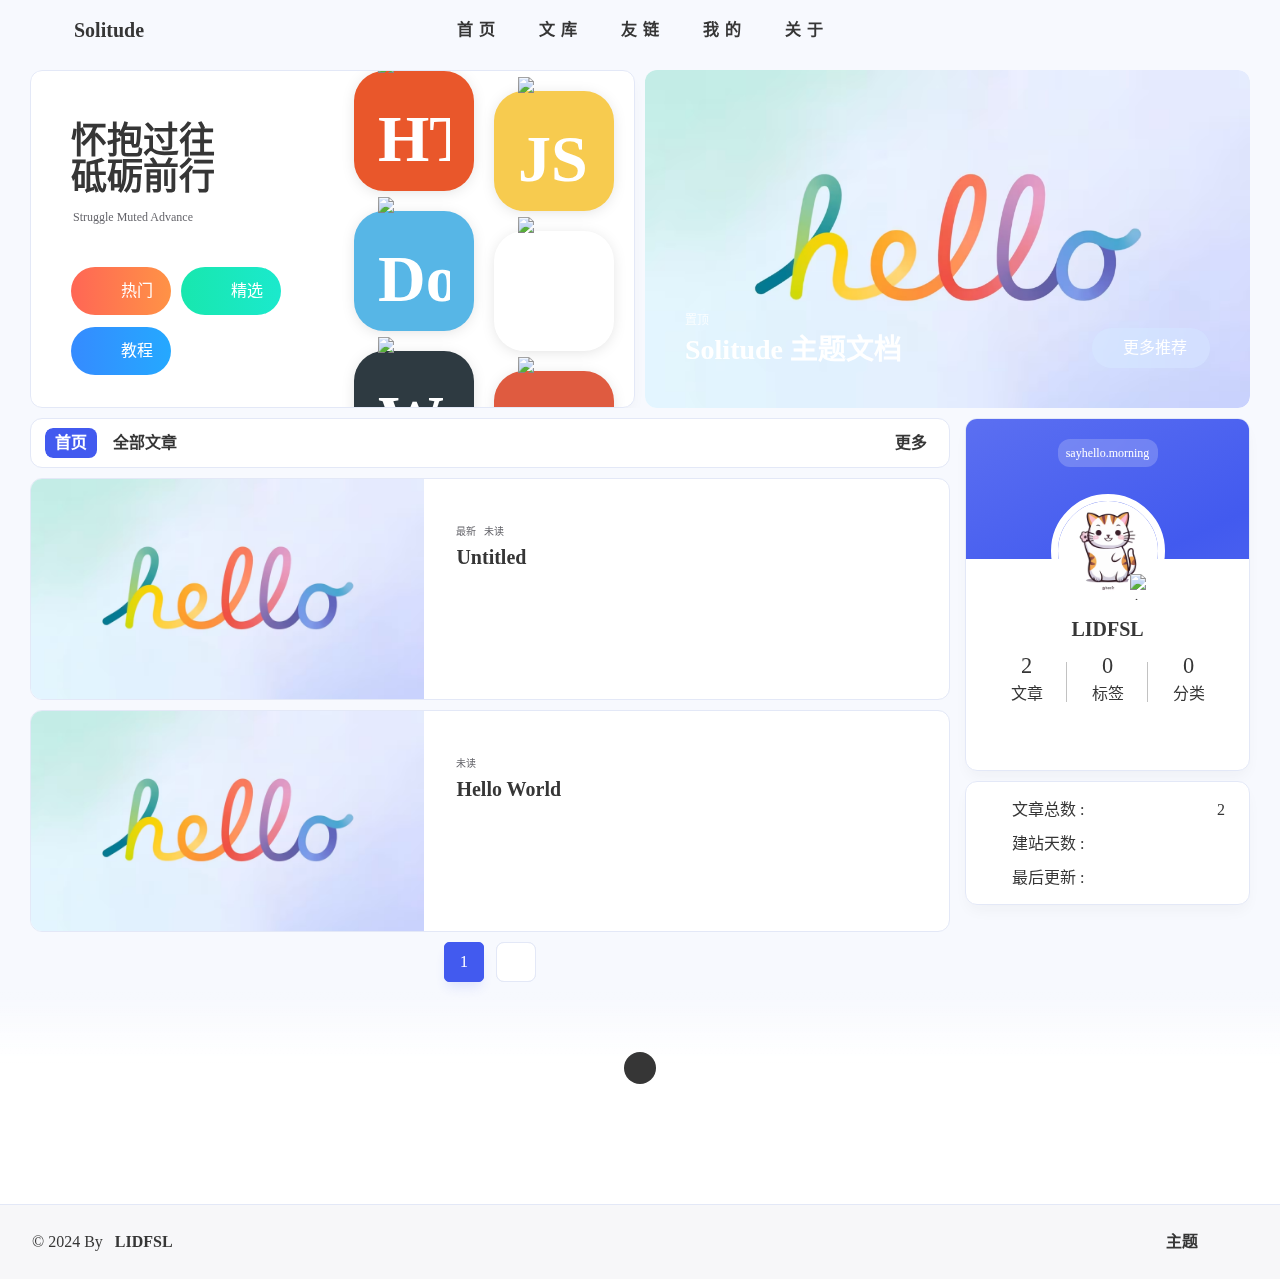
==== commit b08d068c: "Site updated: 2024-11-25 11:15:01" ====
--- a/index.html
+++ b/index.html
@@ -121,9 +121,9 @@
     toc: false,
     comment: false,
     ai_text: false
-}</script><meta name="generator" content="Hexo 7.3.0"></head><body id="body" data-type="solitude"><!-- universe--><canvas id="universe"></canvas><!-- background img--><div id="global_bg"></div><!-- loading--><!-- console--><!-- sidebar--><div id="sidebar" style="zoom: 1;"><div id="menu-mask" style="display: none;"></div><div id="sidebar-menus"><div class="site-data"><div class="data-item is-center"><div class="data-item-link"><a href="/archives/"><div class="headline">文章</div><div class="length-num">1</div></a></div></div><div class="data-item is-center"><div class="data-item-link"><a href="/categories/"><div class="headline">分类</div><div class="length-num">0</div></a></div></div><div class="data-item is-center"><div class="data-item-link"><a href="/tags/"><div class="headline">标签</div><div class="length-num">0</div></a></div></div></div><span class="sidebar-menu-item-title">功能</span><div class="sidebar-menu-item"><span class="darkmode_switchbutton menu-child" onclick="sco.switchDarkMode()"><i class="solitude st-moon-clear-fill"></i><span>显示模式</span></span></div><div class="back-menu-list-groups"><div class="back-menu-list-group"><div class="back-menu-list-title">项目</div><div class="back-menu-list"><a class="back-menu-item" target="_blank" rel="noopener" href="https://github.com/everfu/hexo-theme-solitude" title="Solitude"><img class="nolazyload back-menu-item-icon" src="/img/pwa/favicon.ico" alt="Solitude"><span class="back-menu-item-text">Solitude</span></a></div></div></div><div class="menus_items"><div class="menus_item"><a class="site-page" href="/"><span>首页</span></a></div><div class="menus_item"><a class="site-page" href="javascript:void(0);"><span>文库</span></a><ul class="menus_item_child"><li><a class="site-page child" href="/archives/"><i class="solitude  st-folder-fill"></i><span>文章列表</span></a></li><li><a class="site-page child" href="/categories/"><i class="solitude  st-checkbox-multiple-blank-fill"></i><span>全部分类</span></a></li><li><a class="site-page child" href="/tags/"><i class="solitude  st-price-tag-fill"></i><span>全部标签</span></a></li></ul></div><div class="menus_item"><a class="site-page" href="javascript:void(0);"><span>友链</span></a><ul class="menus_item_child"><li><a class="site-page child" href="/moments/"><i class="solitude  st-wifi-fill"></i><span>友链鱼塘</span></a></li><li><a class="site-page child" href="/links/"><i class="solitude  st-group-fill"></i><span>友情链接</span></a></li><li><a class="site-page child" href="javascript:travelling()"><i class="solitude  st-gift-fill"></i><span>宝藏博主</span></a></li></ul></div><div class="menus_item"><a class="site-page" href="javascript:void(0);"><span>我的</span></a><ul class="menus_item_child"><li><a class="site-page child" href="/equipment/"><i class="solitude  st-laptop-line"></i><span>装备</span></a></li><li><a class="site-page child" href="/tlink/"><i class="solitude  st-tools-fill"></i><span>工具箱</span></a></li><li><a class="site-page child" href="/music/"><i class="solitude  st-disc-fill"></i><span>音乐馆</span></a></li></ul></div><div class="menus_item"><a class="site-page" href="javascript:void(0);"><span>关于</span></a><ul class="menus_item_child"><li><a class="site-page child" href="/about/"><i class="solitude  st-contacts-fill"></i><span>关于本站</span></a></li></ul></div></div><span class="sidebar-menu-item-title">标签</span><div class="card-widget card-tags card-archives card-webinfo card-allinfo"><div class="card-tag-cloud"></div></div></div></div><!-- keyboard--><div class="page" id="body-wrap"><header class="not-top-img" id="page-header"><nav class="show" id="nav"><div id="nav-group"><div id="blog_name"><div class="back-home-button" tabindex="-1"><i class="back-home-button-icon solitude st-more-fill"></i><div class="back-menu-list-groups"><div class="back-menu-list-group"><div class="back-menu-list-title">项目</div><div class="back-menu-list"><a class="back-menu-item" target="_blank" rel="noopener" href="https://github.com/everfu/hexo-theme-solitude" title="Solitude"><img class="nolazyload back-menu-item-icon" src="/img/pwa/favicon.ico" alt="Solitude"><span class="back-menu-item-text">Solitude</span></a></div></div></div></div><a id="site-name" href="/" title="返回博客主页"><span class="title">Solitude</span></a></div><div id="page-name-mask"><div id="page-name"><a id="page-name-text" onclick="sco.toTop()">白痴本痴</a></div></div><div id="menus"><div class="menus_items"><div class="menus_item"><a class="site-page" href="/"><span>首页</span></a></div><div class="menus_item"><a class="site-page" href="javascript:void(0);"><span>文库</span></a><ul class="menus_item_child"><li><a class="site-page child" href="/archives/"><i class="solitude  st-folder-fill"></i><span>文章列表</span></a></li><li><a class="site-page child" href="/categories/"><i class="solitude  st-checkbox-multiple-blank-fill"></i><span>全部分类</span></a></li><li><a class="site-page child" href="/tags/"><i class="solitude  st-price-tag-fill"></i><span>全部标签</span></a></li></ul></div><div class="menus_item"><a class="site-page" href="javascript:void(0);"><span>友链</span></a><ul class="menus_item_child"><li><a class="site-page child" href="/moments/"><i class="solitude  st-wifi-fill"></i><span>友链鱼塘</span></a></li><li><a class="site-page child" href="/links/"><i class="solitude  st-group-fill"></i><span>友情链接</span></a></li><li><a class="site-page child" href="javascript:travelling()"><i class="solitude  st-gift-fill"></i><span>宝藏博主</span></a></li></ul></div><div class="menus_item"><a class="site-page" href="javascript:void(0);"><span>我的</span></a><ul class="menus_item_child"><li><a class="site-page child" href="/equipment/"><i class="solitude  st-laptop-line"></i><span>装备</span></a></li><li><a class="site-page child" href="/tlink/"><i class="solitude  st-tools-fill"></i><span>工具箱</span></a></li><li><a class="site-page child" href="/music/"><i class="solitude  st-disc-fill"></i><span>音乐馆</span></a></li></ul></div><div class="menus_item"><a class="site-page" href="javascript:void(0);"><span>关于</span></a><ul class="menus_item_child"><li><a class="site-page child" href="/about/"><i class="solitude  st-contacts-fill"></i><span>关于本站</span></a></li></ul></div></div></div><div id="nav-left"></div><div id="nav-right"><div class="nav-button" id="travellings_button"><a class="site-page" target="_blank" rel="noopener" href="https://www.travellings.cn/go.html" title=""><i class="solitude st-train-line"></i></a></div><div class="nav-button" id="randomPost_button"><a class="site-page" onclick="toRandomPost()" title="随机一篇文章" href="javascript:void(0);"><i class="solitude st-dice-line"></i></a></div><div class="nav-button" id="nav-totop" onclick="sco.toTop()"><a class="totopbtn"><i class="solitude st-arrow-up-line"></i><span id="percent">0</span></a></div><div id="toggle-menu"><a class="site-page"><i class="solitude st-menu-line"></i></a></div></div></div></nav></header><div id="home_top"><div class="recent-top-post-group" id="recent-top-post-group"><div class="recent-post-top" id="recent-post-top"><div id="bannerGroup"><div id="banners"><div class="banners-title"><div class="banners-title-big">怀抱过往<br>砥砺前行</div><div class="banners-title-small">Struggle Muted Advance</div></div><div class="banners-links"><a class="banners-link-btn" href="/tags/%E7%83%AD%E9%97%A8/" style="background-image:  linear-gradient(to right,#f65,#ffbf37) "><i class="solitude  st-fire-fill "></i><div class="banners-link-title">热门</div></a><a class="banners-link-btn" href="/tags/%E6%95%99%E7%A8%8B/" style="background-image:  linear-gradient(to right,#358bff,#15c6ff) "><i class="solitude  st-book-mark-fill "></i><div class="banners-link-title">教程</div></a><a class="banners-link-btn" href="/tags/%E7%B2%BE%E9%80%89/" style="background-image:  linear-gradient(to right,#18e7ae,#1eebeb) "><i class="solitude  st-star-smile-fill "></i><div class="banners-link-title">精选</div></a></div><div class="tags-group-all"><div class="tags-group-wrapper"><div class="tags-group-icon-pair"><div class="tags-group-icon" style="background: #e9572b"><img class="nolazyload" src="https://7.isyangs.cn/34/65f2e42921677-34.png" title="HTML"></div><div class="tags-group-icon" style="background: #f7cb4f"><img class="nolazyload" src="https://7.isyangs.cn/34/65f2e43ceddda-34.png" title="JS"></div></div><div class="tags-group-icon-pair"><div class="tags-group-icon" style="background: #57b6e6"><img class="nolazyload" src="https://7.isyangs.cn/34/65f2e45462045-34.png" title="Docker"></div><div class="tags-group-icon" style="background: #ffffff"><img class="nolazyload" src="https://7.isyangs.cn/34/65f2e47acbe98-34.png" title="Flutter"></div></div><div class="tags-group-icon-pair"><div class="tags-group-icon" style="background: #2e3a41"><img class="nolazyload" src="https://7.isyangs.cn/34/65f2e488bf8ed-34.png" title="WebPack"></div><div class="tags-group-icon" style="background: #df5b40"><img class="nolazyload" src="https://7.isyangs.cn/34/65f2e499066fa-34.png" title="Git"></div></div><div class="tags-group-icon-pair"><div class="tags-group-icon" style="background: #e9572b"><img class="nolazyload" src="https://7.isyangs.cn/34/65f2e42921677-34.png" title="HTML"></div><div class="tags-group-icon" style="background: #f7cb4f"><img class="nolazyload" src="https://7.isyangs.cn/34/65f2e43ceddda-34.png" title="JS"></div></div><div class="tags-group-icon-pair"><div class="tags-group-icon" style="background: #57b6e6"><img class="nolazyload" src="https://7.isyangs.cn/34/65f2e45462045-34.png" title="Docker"></div><div class="tags-group-icon" style="background: #ffffff"><img class="nolazyload" src="https://7.isyangs.cn/34/65f2e47acbe98-34.png" title="Flutter"></div></div><div class="tags-group-icon-pair"><div class="tags-group-icon" style="background: #2e3a41"><img class="nolazyload" src="https://7.isyangs.cn/34/65f2e488bf8ed-34.png" title="WebPack"></div><div class="tags-group-icon" style="background: #df5b40"><img class="nolazyload" src="https://7.isyangs.cn/34/65f2e499066fa-34.png" title="Git"></div></div></div></div></div></div><div class="topGroup"><div class="recent-post-group"></div><script>function GoTodayCard() {
+}</script><meta name="generator" content="Hexo 7.3.0"></head><body id="body" data-type="solitude"><!-- universe--><canvas id="universe"></canvas><!-- background img--><div id="global_bg"></div><!-- loading--><!-- console--><!-- sidebar--><div id="sidebar" style="zoom: 1;"><div id="menu-mask" style="display: none;"></div><div id="sidebar-menus"><div class="site-data"><div class="data-item is-center"><div class="data-item-link"><a href="/archives/"><div class="headline">文章</div><div class="length-num">2</div></a></div></div><div class="data-item is-center"><div class="data-item-link"><a href="/categories/"><div class="headline">分类</div><div class="length-num">0</div></a></div></div><div class="data-item is-center"><div class="data-item-link"><a href="/tags/"><div class="headline">标签</div><div class="length-num">0</div></a></div></div></div><span class="sidebar-menu-item-title">功能</span><div class="sidebar-menu-item"><span class="darkmode_switchbutton menu-child" onclick="sco.switchDarkMode()"><i class="solitude st-moon-clear-fill"></i><span>显示模式</span></span></div><div class="back-menu-list-groups"><div class="back-menu-list-group"><div class="back-menu-list-title">项目</div><div class="back-menu-list"><a class="back-menu-item" target="_blank" rel="noopener" href="https://github.com/everfu/hexo-theme-solitude" title="Solitude"><img class="nolazyload back-menu-item-icon" src="/img/pwa/favicon.ico" alt="Solitude"><span class="back-menu-item-text">Solitude</span></a></div></div></div><div class="menus_items"><div class="menus_item"><a class="site-page" href="/"><span>首页</span></a></div><div class="menus_item"><a class="site-page" href="javascript:void(0);"><span>文库</span></a><ul class="menus_item_child"><li><a class="site-page child" href="/archives/"><i class="solitude  st-folder-fill"></i><span>文章列表</span></a></li><li><a class="site-page child" href="/categories/"><i class="solitude  st-checkbox-multiple-blank-fill"></i><span>全部分类</span></a></li><li><a class="site-page child" href="/tags/"><i class="solitude  st-price-tag-fill"></i><span>全部标签</span></a></li></ul></div><div class="menus_item"><a class="site-page" href="javascript:void(0);"><span>友链</span></a><ul class="menus_item_child"><li><a class="site-page child" href="/moments/"><i class="solitude  st-wifi-fill"></i><span>友链鱼塘</span></a></li><li><a class="site-page child" href="/links/"><i class="solitude  st-group-fill"></i><span>友情链接</span></a></li><li><a class="site-page child" href="javascript:travelling()"><i class="solitude  st-gift-fill"></i><span>宝藏博主</span></a></li></ul></div><div class="menus_item"><a class="site-page" href="javascript:void(0);"><span>我的</span></a><ul class="menus_item_child"><li><a class="site-page child" href="/equipment/"><i class="solitude  st-laptop-line"></i><span>装备</span></a></li><li><a class="site-page child" href="/tlink/"><i class="solitude  st-tools-fill"></i><span>工具箱</span></a></li><li><a class="site-page child" href="/music/"><i class="solitude  st-disc-fill"></i><span>音乐馆</span></a></li></ul></div><div class="menus_item"><a class="site-page" href="javascript:void(0);"><span>关于</span></a><ul class="menus_item_child"><li><a class="site-page child" href="/about/"><i class="solitude  st-contacts-fill"></i><span>关于本站</span></a></li></ul></div></div><span class="sidebar-menu-item-title">标签</span><div class="card-widget card-tags card-archives card-webinfo card-allinfo"><div class="card-tag-cloud"></div></div></div></div><!-- keyboard--><div class="page" id="body-wrap"><header class="not-top-img" id="page-header"><nav class="show" id="nav"><div id="nav-group"><div id="blog_name"><div class="back-home-button" tabindex="-1"><i class="back-home-button-icon solitude st-more-fill"></i><div class="back-menu-list-groups"><div class="back-menu-list-group"><div class="back-menu-list-title">项目</div><div class="back-menu-list"><a class="back-menu-item" target="_blank" rel="noopener" href="https://github.com/everfu/hexo-theme-solitude" title="Solitude"><img class="nolazyload back-menu-item-icon" src="/img/pwa/favicon.ico" alt="Solitude"><span class="back-menu-item-text">Solitude</span></a></div></div></div></div><a id="site-name" href="/" title="返回博客主页"><span class="title">Solitude</span></a></div><div id="page-name-mask"><div id="page-name"><a id="page-name-text" onclick="sco.toTop()">白痴本痴</a></div></div><div id="menus"><div class="menus_items"><div class="menus_item"><a class="site-page" href="/"><span>首页</span></a></div><div class="menus_item"><a class="site-page" href="javascript:void(0);"><span>文库</span></a><ul class="menus_item_child"><li><a class="site-page child" href="/archives/"><i class="solitude  st-folder-fill"></i><span>文章列表</span></a></li><li><a class="site-page child" href="/categories/"><i class="solitude  st-checkbox-multiple-blank-fill"></i><span>全部分类</span></a></li><li><a class="site-page child" href="/tags/"><i class="solitude  st-price-tag-fill"></i><span>全部标签</span></a></li></ul></div><div class="menus_item"><a class="site-page" href="javascript:void(0);"><span>友链</span></a><ul class="menus_item_child"><li><a class="site-page child" href="/moments/"><i class="solitude  st-wifi-fill"></i><span>友链鱼塘</span></a></li><li><a class="site-page child" href="/links/"><i class="solitude  st-group-fill"></i><span>友情链接</span></a></li><li><a class="site-page child" href="javascript:travelling()"><i class="solitude  st-gift-fill"></i><span>宝藏博主</span></a></li></ul></div><div class="menus_item"><a class="site-page" href="javascript:void(0);"><span>我的</span></a><ul class="menus_item_child"><li><a class="site-page child" href="/equipment/"><i class="solitude  st-laptop-line"></i><span>装备</span></a></li><li><a class="site-page child" href="/tlink/"><i class="solitude  st-tools-fill"></i><span>工具箱</span></a></li><li><a class="site-page child" href="/music/"><i class="solitude  st-disc-fill"></i><span>音乐馆</span></a></li></ul></div><div class="menus_item"><a class="site-page" href="javascript:void(0);"><span>关于</span></a><ul class="menus_item_child"><li><a class="site-page child" href="/about/"><i class="solitude  st-contacts-fill"></i><span>关于本站</span></a></li></ul></div></div></div><div id="nav-left"></div><div id="nav-right"><div class="nav-button" id="travellings_button"><a class="site-page" target="_blank" rel="noopener" href="https://www.travellings.cn/go.html" title=""><i class="solitude st-train-line"></i></a></div><div class="nav-button" id="randomPost_button"><a class="site-page" onclick="toRandomPost()" title="随机一篇文章" href="javascript:void(0);"><i class="solitude st-dice-line"></i></a></div><div class="nav-button" id="nav-totop" onclick="sco.toTop()"><a class="totopbtn"><i class="solitude st-arrow-up-line"></i><span id="percent">0</span></a></div><div id="toggle-menu"><a class="site-page"><i class="solitude st-menu-line"></i></a></div></div></div></nav></header><div id="home_top"><div class="recent-top-post-group" id="recent-top-post-group"><div class="recent-post-top" id="recent-post-top"><div id="bannerGroup"><div id="banners"><div class="banners-title"><div class="banners-title-big">怀抱过往<br>砥砺前行</div><div class="banners-title-small">Struggle Muted Advance</div></div><div class="banners-links"><a class="banners-link-btn" href="/tags/%E7%83%AD%E9%97%A8/" style="background-image:  linear-gradient(to right,#f65,#ffbf37) "><i class="solitude  st-fire-fill "></i><div class="banners-link-title">热门</div></a><a class="banners-link-btn" href="/tags/%E6%95%99%E7%A8%8B/" style="background-image:  linear-gradient(to right,#358bff,#15c6ff) "><i class="solitude  st-book-mark-fill "></i><div class="banners-link-title">教程</div></a><a class="banners-link-btn" href="/tags/%E7%B2%BE%E9%80%89/" style="background-image:  linear-gradient(to right,#18e7ae,#1eebeb) "><i class="solitude  st-star-smile-fill "></i><div class="banners-link-title">精选</div></a></div><div class="tags-group-all"><div class="tags-group-wrapper"><div class="tags-group-icon-pair"><div class="tags-group-icon" style="background: #e9572b"><img class="nolazyload" src="https://7.isyangs.cn/34/65f2e42921677-34.png" title="HTML"></div><div class="tags-group-icon" style="background: #f7cb4f"><img class="nolazyload" src="https://7.isyangs.cn/34/65f2e43ceddda-34.png" title="JS"></div></div><div class="tags-group-icon-pair"><div class="tags-group-icon" style="background: #57b6e6"><img class="nolazyload" src="https://7.isyangs.cn/34/65f2e45462045-34.png" title="Docker"></div><div class="tags-group-icon" style="background: #ffffff"><img class="nolazyload" src="https://7.isyangs.cn/34/65f2e47acbe98-34.png" title="Flutter"></div></div><div class="tags-group-icon-pair"><div class="tags-group-icon" style="background: #2e3a41"><img class="nolazyload" src="https://7.isyangs.cn/34/65f2e488bf8ed-34.png" title="WebPack"></div><div class="tags-group-icon" style="background: #df5b40"><img class="nolazyload" src="https://7.isyangs.cn/34/65f2e499066fa-34.png" title="Git"></div></div><div class="tags-group-icon-pair"><div class="tags-group-icon" style="background: #e9572b"><img class="nolazyload" src="https://7.isyangs.cn/34/65f2e42921677-34.png" title="HTML"></div><div class="tags-group-icon" style="background: #f7cb4f"><img class="nolazyload" src="https://7.isyangs.cn/34/65f2e43ceddda-34.png" title="JS"></div></div><div class="tags-group-icon-pair"><div class="tags-group-icon" style="background: #57b6e6"><img class="nolazyload" src="https://7.isyangs.cn/34/65f2e45462045-34.png" title="Docker"></div><div class="tags-group-icon" style="background: #ffffff"><img class="nolazyload" src="https://7.isyangs.cn/34/65f2e47acbe98-34.png" title="Flutter"></div></div><div class="tags-group-icon-pair"><div class="tags-group-icon" style="background: #2e3a41"><img class="nolazyload" src="https://7.isyangs.cn/34/65f2e488bf8ed-34.png" title="WebPack"></div><div class="tags-group-icon" style="background: #df5b40"><img class="nolazyload" src="https://7.isyangs.cn/34/65f2e499066fa-34.png" title="Git"></div></div></div></div></div></div><div class="topGroup"><div class="recent-post-group"></div><script>function GoTodayCard() {
     window.open("https://solitude.js.org/", "_blank");
-}</script><div class="todayCard" id="todayCard" onclick="GoTodayCard()"><div class="todayCard-info"><div class="todayCard-tips">置顶</div><div class="todayCard-title">Solitude 主题文档</div></div><div class="todayCard-cover nolazyload" style="background: url('/img/default.avif') no-repeat center /cover"></div><div class="banner-button-group"><a class="banner-button" onclick="window.event.cancelBubble=true;sco.hideTodayCard();"><i class="solitude st-add-fill"></i><span class="banner-button-text">更多推荐</span></a></div></div></div></div></div></div><main class="layout" id="content-inner"><div id="home"><div id="category-bar"><div class="category-bar-items home" id="category-bar-items"><div class="category-bar-item select" id="category-bar-home"><a href="/">首页</a></div><div class="category-bar-item"><a href="/archives/">全部文章</a></div></div><div class="category-bar-right"><a class="category-bar-more" href="/categories/">更多</a></div></div><div class="recent-posts" id="recent-posts"><div class="recent-post-item" onclick="pjax.loadUrl('/2024/07/23/hello-world/')"><div class="post_cover"><a href="/2024/07/23/hello-world/" title="Hello World"><img class="post_bg" src="/img/default.avif" alt="Hello World"></a></div><div class="recent-post-info"><div class="recent-post-info-top"><div class="recent-post-info-top-tips"><span class="original">最新</span><a class="unvisited-post" href="/2024/07/23/hello-world/">未读</a></div><a class="article-title" href="/2024/07/23/hello-world/" title="Hello World">Hello World</a></div><break></break><div class="article-meta-wrap"><span class="article-meta tags"></span><span class="post-meta-date"><time datetime="2024-07-23T06:19:26.970Z"></time></span></div></div></div><!-- pagination--><nav id="pagination"><div class="pagination"><span class="page-number current">1</span><div class="toPageGroup"><input id="toPageText" oninput="value=value.replace(/[^0-9]/g,'')" maxlength="3" title="跳转到指定页面" onkeyup="if (this.value === '0') this.value = ''"><a id="toPageButton" onclick="sco.toPage()"><i class="solitude st-show-right-line"></i></a></div></div></nav></div></div><!-- aside--><div class="aside-content" id="aside-content"><div class="card-widget card-info"><div class="card-content"><div class="card-info-bg-top"><div class="is-center"><div class="author-info__top-group"><div class="author-info__sayhi" id="author-info__sayhi" onclick="sco.changeSayHelloText()">sayhello.morning</div></div></div></div><a class="card-info-avatar" href="/about/" title="头像"><div class="avatar-img"><img src="/img/avatar.avif" alt="头像"></div><div class="avatar-sticker"><img class="avatar-sticker-img" src="https://7.isyangs.cn/34/65f2e4e0423cc-34.png" alt="心情贴纸"></div></a><div class="card-info__desc_group"><div class="author-info__name">LIDFSL</div><div class="author-info__desc"></div><div class="card-info__data is-center"><a href="/archives/" title="累计文章数:1"><div class="length-num">1</div><div class="headline">文章</div></a><a href="/tags/" title="标签总数:0"><div class="length-num">0</div><div class="headline">标签</div></a><a href="/categories/" title="分类总数:0"><div class="length-num">0</div><div class="headline">分类</div></a></div><div class="card-info-social-icons is-center"><a class="social-icon" target="_blank" rel="noopener" href="https://github.com/LIDFSL" title="Github"><i class="solitude  st-github-line"></i></a></div></div></div></div><div class="sticky_layout"><div class="card-widget card-tags card-archives card-webinfo card-allinfo"><div class="webinfo"><div class="webinfo-item"><div class="webinfo-item-title"><i class="item-icon solitude st-folder-fill"></i><div class="item-name">文章总数 :</div></div><div class="item-count">1</div></div><div class="webinfo-item"><div class="webinfo-item-title"><i class="item-icon solitude st-calendar-todo-fill"></i><div class="item-name">建站天数 :</div></div><div class="item-count" id="runtimeshow"></div></div><div class="webinfo-item"><div class="webinfo-item-title"><i class="item-icon solitude st-loop-left-fill"></i><div class="item-name">最后更新 :</div></div><time class="item-count" datetime="2024-07-25T07:13:16.174Z"></time></div></div></div></div></div></main><footer id="footer"><div id="footer_deal"><a class="deal_link" target="_blank" rel="noopener" href="https://github.com/LIDFSL" title="Github"><i class="solitude  st-github-line"></i></a></div><div id="st-footer"></div><div id="footer-bar"><div class="footer-bar-links"><div class="footer-bar-left"><div class="copyright">© 2024 By&nbsp;<a class="footer-bar-link" href="/">LIDFSL</a></div></div><div class="footer-bar-right"><a class="footer-bar-link" target="_blank" rel="noopener" href="https://github.com/everfu/hexo-theme-solitude" alt="主题">主题</a><a class="footer-bar-link cc" href="/null" aria-label="copyright"><i class="solitude st-copyright-line"></i><i class="solitude st-creative-commons-by-line"></i><i class="solitude st-creative-commons-nc-line"></i><i class="solitude st-creative-commons-nd-line"></i></a></div></div></div></footer></div><!-- right_menu--><!-- inject body--><div><script src="/js/utils.js?v=1.13.3"></script><script src="/js/main.js?v=1.13.3"></script><script src="/js/third_party/waterfall.min.js?v=1.13.3"></script><script src="https://cdnjs.cloudflare.com/ajax/libs/pjax/0.2.8/pjax.min.js"></script><script src="/js/third_party/universe.min.js?v=1.13.3"></script><script>dark()
+}</script><div class="todayCard" id="todayCard" onclick="GoTodayCard()"><div class="todayCard-info"><div class="todayCard-tips">置顶</div><div class="todayCard-title">Solitude 主题文档</div></div><div class="todayCard-cover nolazyload" style="background: url('/img/default.avif') no-repeat center /cover"></div><div class="banner-button-group"><a class="banner-button" onclick="window.event.cancelBubble=true;sco.hideTodayCard();"><i class="solitude st-add-fill"></i><span class="banner-button-text">更多推荐</span></a></div></div></div></div></div></div><main class="layout" id="content-inner"><div id="home"><div id="category-bar"><div class="category-bar-items home" id="category-bar-items"><div class="category-bar-item select" id="category-bar-home"><a href="/">首页</a></div><div class="category-bar-item"><a href="/archives/">全部文章</a></div></div><div class="category-bar-right"><a class="category-bar-more" href="/categories/">更多</a></div></div><div class="recent-posts" id="recent-posts"><div class="recent-post-item" onclick="pjax.loadUrl('/2024/11/25/1/')"><div class="post_cover"><a href="/2024/11/25/1/" title="Untitled"><img class="post_bg" src="/img/default.avif" alt="Untitled"></a></div><div class="recent-post-info"><div class="recent-post-info-top"><div class="recent-post-info-top-tips"><span class="original">最新</span><a class="unvisited-post" href="/2024/11/25/1/">未读</a></div><a class="article-title" href="/2024/11/25/1/" title="Untitled">Untitled</a></div><break></break><div class="article-meta-wrap"><span class="article-meta tags"></span><span class="post-meta-date"><time datetime="2024-11-25T03:14:29.422Z"></time></span></div></div></div><div class="recent-post-item" onclick="pjax.loadUrl('/2024/07/23/hello-world/')"><div class="post_cover"><a href="/2024/07/23/hello-world/" title="Hello World"><img class="post_bg" src="/img/default.avif" alt="Hello World"></a></div><div class="recent-post-info"><div class="recent-post-info-top"><div class="recent-post-info-top-tips"><a class="unvisited-post" href="/2024/07/23/hello-world/">未读</a></div><a class="article-title" href="/2024/07/23/hello-world/" title="Hello World">Hello World</a></div><break></break><div class="article-meta-wrap"><span class="article-meta tags"></span><span class="post-meta-date"><time datetime="2024-07-23T06:19:26.970Z"></time></span></div></div></div><!-- pagination--><nav id="pagination"><div class="pagination"><span class="page-number current">1</span><div class="toPageGroup"><input id="toPageText" oninput="value=value.replace(/[^0-9]/g,'')" maxlength="3" title="跳转到指定页面" onkeyup="if (this.value === '0') this.value = ''"><a id="toPageButton" onclick="sco.toPage()"><i class="solitude st-show-right-line"></i></a></div></div></nav></div></div><!-- aside--><div class="aside-content" id="aside-content"><div class="card-widget card-info"><div class="card-content"><div class="card-info-bg-top"><div class="is-center"><div class="author-info__top-group"><div class="author-info__sayhi" id="author-info__sayhi" onclick="sco.changeSayHelloText()">sayhello.morning</div></div></div></div><a class="card-info-avatar" href="/about/" title="头像"><div class="avatar-img"><img src="/img/avatar.avif" alt="头像"></div><div class="avatar-sticker"><img class="avatar-sticker-img" src="https://7.isyangs.cn/34/65f2e4e0423cc-34.png" alt="心情贴纸"></div></a><div class="card-info__desc_group"><div class="author-info__name">LIDFSL</div><div class="author-info__desc"></div><div class="card-info__data is-center"><a href="/archives/" title="累计文章数:2"><div class="length-num">2</div><div class="headline">文章</div></a><a href="/tags/" title="标签总数:0"><div class="length-num">0</div><div class="headline">标签</div></a><a href="/categories/" title="分类总数:0"><div class="length-num">0</div><div class="headline">分类</div></a></div><div class="card-info-social-icons is-center"><a class="social-icon" target="_blank" rel="noopener" href="https://github.com/LIDFSL" title="Github"><i class="solitude  st-github-line"></i></a></div></div></div></div><div class="sticky_layout"><div class="card-widget card-tags card-archives card-webinfo card-allinfo"><div class="webinfo"><div class="webinfo-item"><div class="webinfo-item-title"><i class="item-icon solitude st-folder-fill"></i><div class="item-name">文章总数 :</div></div><div class="item-count">2</div></div><div class="webinfo-item"><div class="webinfo-item-title"><i class="item-icon solitude st-calendar-todo-fill"></i><div class="item-name">建站天数 :</div></div><div class="item-count" id="runtimeshow"></div></div><div class="webinfo-item"><div class="webinfo-item-title"><i class="item-icon solitude st-loop-left-fill"></i><div class="item-name">最后更新 :</div></div><time class="item-count" datetime="2024-11-25T03:14:53.458Z"></time></div></div></div></div></div></main><footer id="footer"><div id="footer_deal"><a class="deal_link" target="_blank" rel="noopener" href="https://github.com/LIDFSL" title="Github"><i class="solitude  st-github-line"></i></a></div><div id="st-footer"></div><div id="footer-bar"><div class="footer-bar-links"><div class="footer-bar-left"><div class="copyright">© 2024 By&nbsp;<a class="footer-bar-link" href="/">LIDFSL</a></div></div><div class="footer-bar-right"><a class="footer-bar-link" target="_blank" rel="noopener" href="https://github.com/everfu/hexo-theme-solitude" alt="主题">主题</a><a class="footer-bar-link cc" href="/null" aria-label="copyright"><i class="solitude st-copyright-line"></i><i class="solitude st-creative-commons-by-line"></i><i class="solitude st-creative-commons-nc-line"></i><i class="solitude st-creative-commons-nd-line"></i></a></div></div></div></footer></div><!-- right_menu--><!-- inject body--><div><script src="/js/utils.js?v=1.13.3"></script><script src="/js/main.js?v=1.13.3"></script><script src="/js/third_party/waterfall.min.js?v=1.13.3"></script><script src="https://cdnjs.cloudflare.com/ajax/libs/pjax/0.2.8/pjax.min.js"></script><script src="/js/third_party/universe.min.js?v=1.13.3"></script><script>dark()
 </script><script src="https://cdnjs.cloudflare.com/ajax/libs/node-snackbar/0.1.16/snackbar.min.js"></script><script>var meting_api = 'https://meting.qjqq.cn/?server=:server&type=:type&id=:id&auth=:auth&r=:r';</script><script src="https://cdnjs.cloudflare.com/ajax/libs/aplayer/1.10.1/APlayer.min.js"></script><script src="https://cdnjs.cloudflare.com/ajax/libs/meting/2.0.1/Meting.min.js"></script><script src="https://cdnjs.cloudflare.com/ajax/libs/pace/1.2.4/pace.min.js"></script><div class="js-pjax"></div></div><!-- pjax--><script>const pjax = new Pjax({
     elements: 'a:not([target="_blank"])',
     selectors: ['title','#body-wrap','#site-config','meta[name="description"]','.js-pjax','meta[property^="og:"]','#config-diff'],
@@ -171,4 +171,4 @@
     }
     typeof rm === 'object' && rm.mode(cachedMode === 'dark' && isDarkMode)
 }
-initTheme()</script><!-- google adsense--><!-- search--><!-- Tianli-Talk--><!-- music--><div class="needEndHide" id="nav-music" onclick="sco.musicToggle()"><div id="nav-music-hoverTips">音乐已暂停</div><meting-js id="8407304077" server="netease" type="playlist" mutex="true" preload="none" data-lrctype="0" order="random" theme="var(--efu-main)"></meting-js></div></body></html><script>const posts=["2024/07/23/hello-world/"];function toRandomPost(){ pjax.loadUrl(GLOBAL_CONFIG.root+posts[Math.floor(Math.random()*posts.length)]); }</script>+initTheme()</script><!-- google adsense--><!-- search--><!-- Tianli-Talk--><!-- music--><div class="needEndHide" id="nav-music" onclick="sco.musicToggle()"><div id="nav-music-hoverTips">音乐已暂停</div><meting-js id="8407304077" server="netease" type="playlist" mutex="true" preload="none" data-lrctype="0" order="random" theme="var(--efu-main)"></meting-js></div></body></html><script>const posts=["2024/11/25/1/","2024/07/23/hello-world/"];function toRandomPost(){ pjax.loadUrl(GLOBAL_CONFIG.root+posts[Math.floor(Math.random()*posts.length)]); }</script>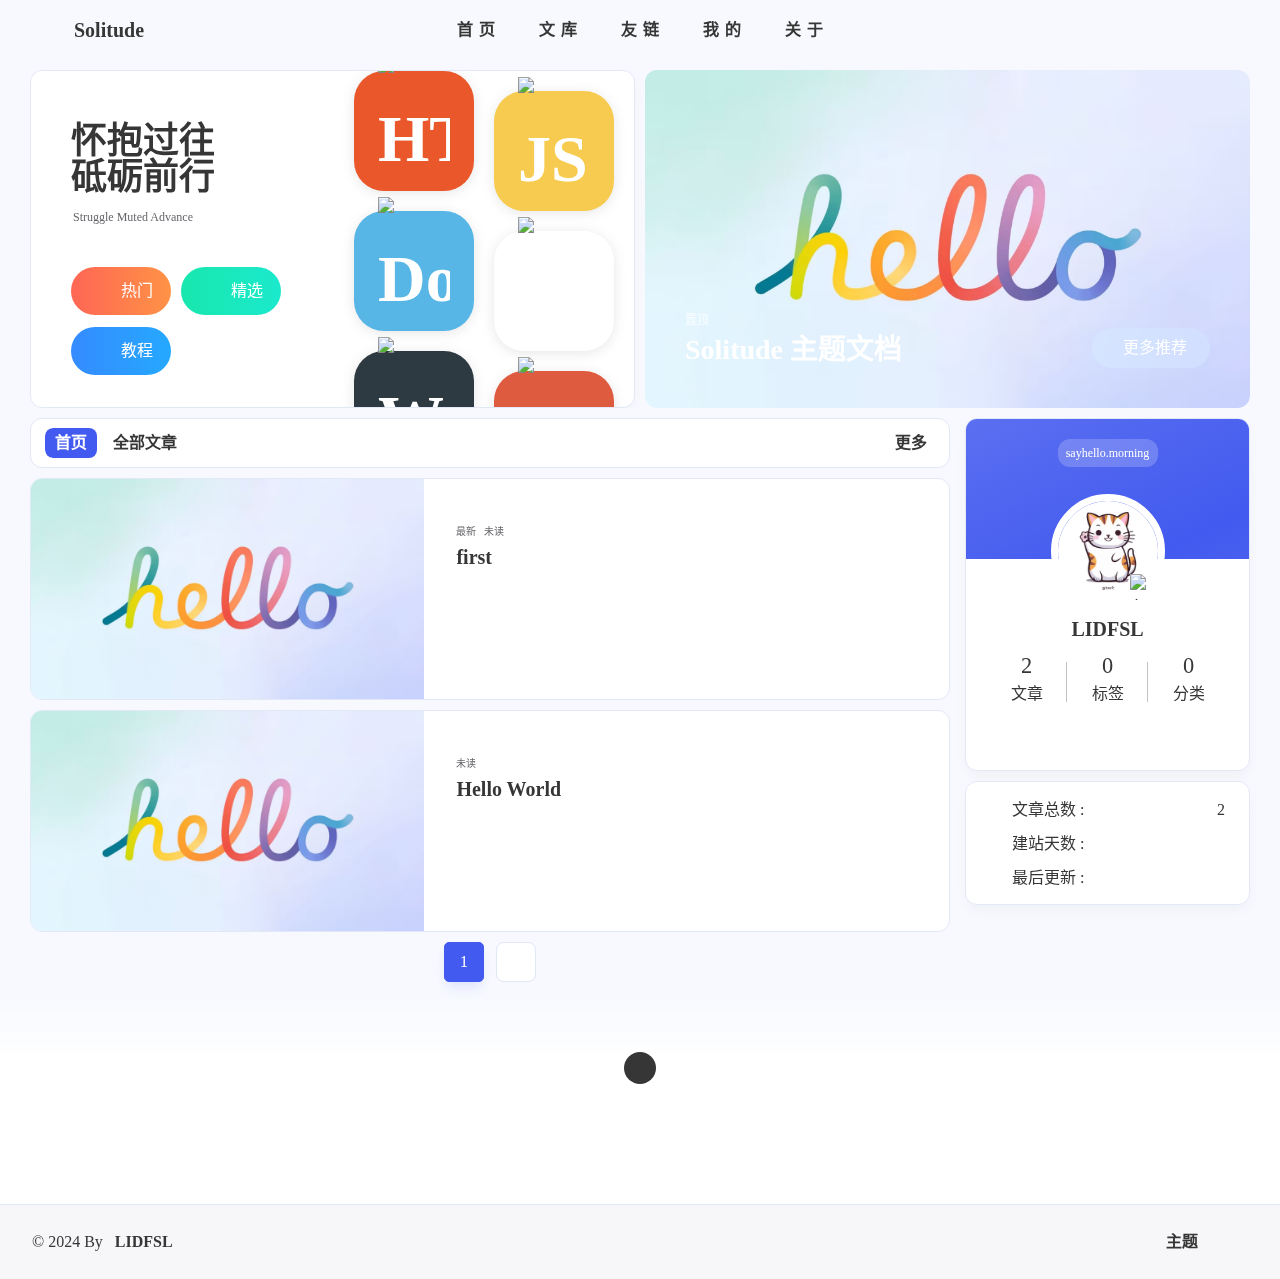
==== commit e54ee188: "Site updated: 2024-11-25 11:17:38" ====
--- a/index.html
+++ b/index.html
@@ -123,7 +123,7 @@
     ai_text: false
 }</script><meta name="generator" content="Hexo 7.3.0"></head><body id="body" data-type="solitude"><!-- universe--><canvas id="universe"></canvas><!-- background img--><div id="global_bg"></div><!-- loading--><!-- console--><!-- sidebar--><div id="sidebar" style="zoom: 1;"><div id="menu-mask" style="display: none;"></div><div id="sidebar-menus"><div class="site-data"><div class="data-item is-center"><div class="data-item-link"><a href="/archives/"><div class="headline">文章</div><div class="length-num">2</div></a></div></div><div class="data-item is-center"><div class="data-item-link"><a href="/categories/"><div class="headline">分类</div><div class="length-num">0</div></a></div></div><div class="data-item is-center"><div class="data-item-link"><a href="/tags/"><div class="headline">标签</div><div class="length-num">0</div></a></div></div></div><span class="sidebar-menu-item-title">功能</span><div class="sidebar-menu-item"><span class="darkmode_switchbutton menu-child" onclick="sco.switchDarkMode()"><i class="solitude st-moon-clear-fill"></i><span>显示模式</span></span></div><div class="back-menu-list-groups"><div class="back-menu-list-group"><div class="back-menu-list-title">项目</div><div class="back-menu-list"><a class="back-menu-item" target="_blank" rel="noopener" href="https://github.com/everfu/hexo-theme-solitude" title="Solitude"><img class="nolazyload back-menu-item-icon" src="/img/pwa/favicon.ico" alt="Solitude"><span class="back-menu-item-text">Solitude</span></a></div></div></div><div class="menus_items"><div class="menus_item"><a class="site-page" href="/"><span>首页</span></a></div><div class="menus_item"><a class="site-page" href="javascript:void(0);"><span>文库</span></a><ul class="menus_item_child"><li><a class="site-page child" href="/archives/"><i class="solitude  st-folder-fill"></i><span>文章列表</span></a></li><li><a class="site-page child" href="/categories/"><i class="solitude  st-checkbox-multiple-blank-fill"></i><span>全部分类</span></a></li><li><a class="site-page child" href="/tags/"><i class="solitude  st-price-tag-fill"></i><span>全部标签</span></a></li></ul></div><div class="menus_item"><a class="site-page" href="javascript:void(0);"><span>友链</span></a><ul class="menus_item_child"><li><a class="site-page child" href="/moments/"><i class="solitude  st-wifi-fill"></i><span>友链鱼塘</span></a></li><li><a class="site-page child" href="/links/"><i class="solitude  st-group-fill"></i><span>友情链接</span></a></li><li><a class="site-page child" href="javascript:travelling()"><i class="solitude  st-gift-fill"></i><span>宝藏博主</span></a></li></ul></div><div class="menus_item"><a class="site-page" href="javascript:void(0);"><span>我的</span></a><ul class="menus_item_child"><li><a class="site-page child" href="/equipment/"><i class="solitude  st-laptop-line"></i><span>装备</span></a></li><li><a class="site-page child" href="/tlink/"><i class="solitude  st-tools-fill"></i><span>工具箱</span></a></li><li><a class="site-page child" href="/music/"><i class="solitude  st-disc-fill"></i><span>音乐馆</span></a></li></ul></div><div class="menus_item"><a class="site-page" href="javascript:void(0);"><span>关于</span></a><ul class="menus_item_child"><li><a class="site-page child" href="/about/"><i class="solitude  st-contacts-fill"></i><span>关于本站</span></a></li></ul></div></div><span class="sidebar-menu-item-title">标签</span><div class="card-widget card-tags card-archives card-webinfo card-allinfo"><div class="card-tag-cloud"></div></div></div></div><!-- keyboard--><div class="page" id="body-wrap"><header class="not-top-img" id="page-header"><nav class="show" id="nav"><div id="nav-group"><div id="blog_name"><div class="back-home-button" tabindex="-1"><i class="back-home-button-icon solitude st-more-fill"></i><div class="back-menu-list-groups"><div class="back-menu-list-group"><div class="back-menu-list-title">项目</div><div class="back-menu-list"><a class="back-menu-item" target="_blank" rel="noopener" href="https://github.com/everfu/hexo-theme-solitude" title="Solitude"><img class="nolazyload back-menu-item-icon" src="/img/pwa/favicon.ico" alt="Solitude"><span class="back-menu-item-text">Solitude</span></a></div></div></div></div><a id="site-name" href="/" title="返回博客主页"><span class="title">Solitude</span></a></div><div id="page-name-mask"><div id="page-name"><a id="page-name-text" onclick="sco.toTop()">白痴本痴</a></div></div><div id="menus"><div class="menus_items"><div class="menus_item"><a class="site-page" href="/"><span>首页</span></a></div><div class="menus_item"><a class="site-page" href="javascript:void(0);"><span>文库</span></a><ul class="menus_item_child"><li><a class="site-page child" href="/archives/"><i class="solitude  st-folder-fill"></i><span>文章列表</span></a></li><li><a class="site-page child" href="/categories/"><i class="solitude  st-checkbox-multiple-blank-fill"></i><span>全部分类</span></a></li><li><a class="site-page child" href="/tags/"><i class="solitude  st-price-tag-fill"></i><span>全部标签</span></a></li></ul></div><div class="menus_item"><a class="site-page" href="javascript:void(0);"><span>友链</span></a><ul class="menus_item_child"><li><a class="site-page child" href="/moments/"><i class="solitude  st-wifi-fill"></i><span>友链鱼塘</span></a></li><li><a class="site-page child" href="/links/"><i class="solitude  st-group-fill"></i><span>友情链接</span></a></li><li><a class="site-page child" href="javascript:travelling()"><i class="solitude  st-gift-fill"></i><span>宝藏博主</span></a></li></ul></div><div class="menus_item"><a class="site-page" href="javascript:void(0);"><span>我的</span></a><ul class="menus_item_child"><li><a class="site-page child" href="/equipment/"><i class="solitude  st-laptop-line"></i><span>装备</span></a></li><li><a class="site-page child" href="/tlink/"><i class="solitude  st-tools-fill"></i><span>工具箱</span></a></li><li><a class="site-page child" href="/music/"><i class="solitude  st-disc-fill"></i><span>音乐馆</span></a></li></ul></div><div class="menus_item"><a class="site-page" href="javascript:void(0);"><span>关于</span></a><ul class="menus_item_child"><li><a class="site-page child" href="/about/"><i class="solitude  st-contacts-fill"></i><span>关于本站</span></a></li></ul></div></div></div><div id="nav-left"></div><div id="nav-right"><div class="nav-button" id="travellings_button"><a class="site-page" target="_blank" rel="noopener" href="https://www.travellings.cn/go.html" title=""><i class="solitude st-train-line"></i></a></div><div class="nav-button" id="randomPost_button"><a class="site-page" onclick="toRandomPost()" title="随机一篇文章" href="javascript:void(0);"><i class="solitude st-dice-line"></i></a></div><div class="nav-button" id="nav-totop" onclick="sco.toTop()"><a class="totopbtn"><i class="solitude st-arrow-up-line"></i><span id="percent">0</span></a></div><div id="toggle-menu"><a class="site-page"><i class="solitude st-menu-line"></i></a></div></div></div></nav></header><div id="home_top"><div class="recent-top-post-group" id="recent-top-post-group"><div class="recent-post-top" id="recent-post-top"><div id="bannerGroup"><div id="banners"><div class="banners-title"><div class="banners-title-big">怀抱过往<br>砥砺前行</div><div class="banners-title-small">Struggle Muted Advance</div></div><div class="banners-links"><a class="banners-link-btn" href="/tags/%E7%83%AD%E9%97%A8/" style="background-image:  linear-gradient(to right,#f65,#ffbf37) "><i class="solitude  st-fire-fill "></i><div class="banners-link-title">热门</div></a><a class="banners-link-btn" href="/tags/%E6%95%99%E7%A8%8B/" style="background-image:  linear-gradient(to right,#358bff,#15c6ff) "><i class="solitude  st-book-mark-fill "></i><div class="banners-link-title">教程</div></a><a class="banners-link-btn" href="/tags/%E7%B2%BE%E9%80%89/" style="background-image:  linear-gradient(to right,#18e7ae,#1eebeb) "><i class="solitude  st-star-smile-fill "></i><div class="banners-link-title">精选</div></a></div><div class="tags-group-all"><div class="tags-group-wrapper"><div class="tags-group-icon-pair"><div class="tags-group-icon" style="background: #e9572b"><img class="nolazyload" src="https://7.isyangs.cn/34/65f2e42921677-34.png" title="HTML"></div><div class="tags-group-icon" style="background: #f7cb4f"><img class="nolazyload" src="https://7.isyangs.cn/34/65f2e43ceddda-34.png" title="JS"></div></div><div class="tags-group-icon-pair"><div class="tags-group-icon" style="background: #57b6e6"><img class="nolazyload" src="https://7.isyangs.cn/34/65f2e45462045-34.png" title="Docker"></div><div class="tags-group-icon" style="background: #ffffff"><img class="nolazyload" src="https://7.isyangs.cn/34/65f2e47acbe98-34.png" title="Flutter"></div></div><div class="tags-group-icon-pair"><div class="tags-group-icon" style="background: #2e3a41"><img class="nolazyload" src="https://7.isyangs.cn/34/65f2e488bf8ed-34.png" title="WebPack"></div><div class="tags-group-icon" style="background: #df5b40"><img class="nolazyload" src="https://7.isyangs.cn/34/65f2e499066fa-34.png" title="Git"></div></div><div class="tags-group-icon-pair"><div class="tags-group-icon" style="background: #e9572b"><img class="nolazyload" src="https://7.isyangs.cn/34/65f2e42921677-34.png" title="HTML"></div><div class="tags-group-icon" style="background: #f7cb4f"><img class="nolazyload" src="https://7.isyangs.cn/34/65f2e43ceddda-34.png" title="JS"></div></div><div class="tags-group-icon-pair"><div class="tags-group-icon" style="background: #57b6e6"><img class="nolazyload" src="https://7.isyangs.cn/34/65f2e45462045-34.png" title="Docker"></div><div class="tags-group-icon" style="background: #ffffff"><img class="nolazyload" src="https://7.isyangs.cn/34/65f2e47acbe98-34.png" title="Flutter"></div></div><div class="tags-group-icon-pair"><div class="tags-group-icon" style="background: #2e3a41"><img class="nolazyload" src="https://7.isyangs.cn/34/65f2e488bf8ed-34.png" title="WebPack"></div><div class="tags-group-icon" style="background: #df5b40"><img class="nolazyload" src="https://7.isyangs.cn/34/65f2e499066fa-34.png" title="Git"></div></div></div></div></div></div><div class="topGroup"><div class="recent-post-group"></div><script>function GoTodayCard() {
     window.open("https://solitude.js.org/", "_blank");
-}</script><div class="todayCard" id="todayCard" onclick="GoTodayCard()"><div class="todayCard-info"><div class="todayCard-tips">置顶</div><div class="todayCard-title">Solitude 主题文档</div></div><div class="todayCard-cover nolazyload" style="background: url('/img/default.avif') no-repeat center /cover"></div><div class="banner-button-group"><a class="banner-button" onclick="window.event.cancelBubble=true;sco.hideTodayCard();"><i class="solitude st-add-fill"></i><span class="banner-button-text">更多推荐</span></a></div></div></div></div></div></div><main class="layout" id="content-inner"><div id="home"><div id="category-bar"><div class="category-bar-items home" id="category-bar-items"><div class="category-bar-item select" id="category-bar-home"><a href="/">首页</a></div><div class="category-bar-item"><a href="/archives/">全部文章</a></div></div><div class="category-bar-right"><a class="category-bar-more" href="/categories/">更多</a></div></div><div class="recent-posts" id="recent-posts"><div class="recent-post-item" onclick="pjax.loadUrl('/2024/11/25/1/')"><div class="post_cover"><a href="/2024/11/25/1/" title="Untitled"><img class="post_bg" src="/img/default.avif" alt="Untitled"></a></div><div class="recent-post-info"><div class="recent-post-info-top"><div class="recent-post-info-top-tips"><span class="original">最新</span><a class="unvisited-post" href="/2024/11/25/1/">未读</a></div><a class="article-title" href="/2024/11/25/1/" title="Untitled">Untitled</a></div><break></break><div class="article-meta-wrap"><span class="article-meta tags"></span><span class="post-meta-date"><time datetime="2024-11-25T03:14:29.422Z"></time></span></div></div></div><div class="recent-post-item" onclick="pjax.loadUrl('/2024/07/23/hello-world/')"><div class="post_cover"><a href="/2024/07/23/hello-world/" title="Hello World"><img class="post_bg" src="/img/default.avif" alt="Hello World"></a></div><div class="recent-post-info"><div class="recent-post-info-top"><div class="recent-post-info-top-tips"><a class="unvisited-post" href="/2024/07/23/hello-world/">未读</a></div><a class="article-title" href="/2024/07/23/hello-world/" title="Hello World">Hello World</a></div><break></break><div class="article-meta-wrap"><span class="article-meta tags"></span><span class="post-meta-date"><time datetime="2024-07-23T06:19:26.970Z"></time></span></div></div></div><!-- pagination--><nav id="pagination"><div class="pagination"><span class="page-number current">1</span><div class="toPageGroup"><input id="toPageText" oninput="value=value.replace(/[^0-9]/g,'')" maxlength="3" title="跳转到指定页面" onkeyup="if (this.value === '0') this.value = ''"><a id="toPageButton" onclick="sco.toPage()"><i class="solitude st-show-right-line"></i></a></div></div></nav></div></div><!-- aside--><div class="aside-content" id="aside-content"><div class="card-widget card-info"><div class="card-content"><div class="card-info-bg-top"><div class="is-center"><div class="author-info__top-group"><div class="author-info__sayhi" id="author-info__sayhi" onclick="sco.changeSayHelloText()">sayhello.morning</div></div></div></div><a class="card-info-avatar" href="/about/" title="头像"><div class="avatar-img"><img src="/img/avatar.avif" alt="头像"></div><div class="avatar-sticker"><img class="avatar-sticker-img" src="https://7.isyangs.cn/34/65f2e4e0423cc-34.png" alt="心情贴纸"></div></a><div class="card-info__desc_group"><div class="author-info__name">LIDFSL</div><div class="author-info__desc"></div><div class="card-info__data is-center"><a href="/archives/" title="累计文章数:2"><div class="length-num">2</div><div class="headline">文章</div></a><a href="/tags/" title="标签总数:0"><div class="length-num">0</div><div class="headline">标签</div></a><a href="/categories/" title="分类总数:0"><div class="length-num">0</div><div class="headline">分类</div></a></div><div class="card-info-social-icons is-center"><a class="social-icon" target="_blank" rel="noopener" href="https://github.com/LIDFSL" title="Github"><i class="solitude  st-github-line"></i></a></div></div></div></div><div class="sticky_layout"><div class="card-widget card-tags card-archives card-webinfo card-allinfo"><div class="webinfo"><div class="webinfo-item"><div class="webinfo-item-title"><i class="item-icon solitude st-folder-fill"></i><div class="item-name">文章总数 :</div></div><div class="item-count">2</div></div><div class="webinfo-item"><div class="webinfo-item-title"><i class="item-icon solitude st-calendar-todo-fill"></i><div class="item-name">建站天数 :</div></div><div class="item-count" id="runtimeshow"></div></div><div class="webinfo-item"><div class="webinfo-item-title"><i class="item-icon solitude st-loop-left-fill"></i><div class="item-name">最后更新 :</div></div><time class="item-count" datetime="2024-11-25T03:14:53.458Z"></time></div></div></div></div></div></main><footer id="footer"><div id="footer_deal"><a class="deal_link" target="_blank" rel="noopener" href="https://github.com/LIDFSL" title="Github"><i class="solitude  st-github-line"></i></a></div><div id="st-footer"></div><div id="footer-bar"><div class="footer-bar-links"><div class="footer-bar-left"><div class="copyright">© 2024 By&nbsp;<a class="footer-bar-link" href="/">LIDFSL</a></div></div><div class="footer-bar-right"><a class="footer-bar-link" target="_blank" rel="noopener" href="https://github.com/everfu/hexo-theme-solitude" alt="主题">主题</a><a class="footer-bar-link cc" href="/null" aria-label="copyright"><i class="solitude st-copyright-line"></i><i class="solitude st-creative-commons-by-line"></i><i class="solitude st-creative-commons-nc-line"></i><i class="solitude st-creative-commons-nd-line"></i></a></div></div></div></footer></div><!-- right_menu--><!-- inject body--><div><script src="/js/utils.js?v=1.13.3"></script><script src="/js/main.js?v=1.13.3"></script><script src="/js/third_party/waterfall.min.js?v=1.13.3"></script><script src="https://cdnjs.cloudflare.com/ajax/libs/pjax/0.2.8/pjax.min.js"></script><script src="/js/third_party/universe.min.js?v=1.13.3"></script><script>dark()
+}</script><div class="todayCard" id="todayCard" onclick="GoTodayCard()"><div class="todayCard-info"><div class="todayCard-tips">置顶</div><div class="todayCard-title">Solitude 主题文档</div></div><div class="todayCard-cover nolazyload" style="background: url('/img/default.avif') no-repeat center /cover"></div><div class="banner-button-group"><a class="banner-button" onclick="window.event.cancelBubble=true;sco.hideTodayCard();"><i class="solitude st-add-fill"></i><span class="banner-button-text">更多推荐</span></a></div></div></div></div></div></div><main class="layout" id="content-inner"><div id="home"><div id="category-bar"><div class="category-bar-items home" id="category-bar-items"><div class="category-bar-item select" id="category-bar-home"><a href="/">首页</a></div><div class="category-bar-item"><a href="/archives/">全部文章</a></div></div><div class="category-bar-right"><a class="category-bar-more" href="/categories/">更多</a></div></div><div class="recent-posts" id="recent-posts"><div class="recent-post-item" onclick="pjax.loadUrl('/2024/11/25/1/')"><div class="post_cover"><a href="/2024/11/25/1/" title="first"><img class="post_bg" src="/img/default.avif" alt="first"></a></div><div class="recent-post-info"><div class="recent-post-info-top"><div class="recent-post-info-top-tips"><span class="original">最新</span><a class="unvisited-post" href="/2024/11/25/1/">未读</a></div><a class="article-title" href="/2024/11/25/1/" title="first">first</a></div><break></break><div class="article-meta-wrap"><span class="article-meta tags"></span><span class="post-meta-date"><time datetime="2024-11-25T03:14:29.422Z"></time></span></div></div></div><div class="recent-post-item" onclick="pjax.loadUrl('/2024/07/23/hello-world/')"><div class="post_cover"><a href="/2024/07/23/hello-world/" title="Hello World"><img class="post_bg" src="/img/default.avif" alt="Hello World"></a></div><div class="recent-post-info"><div class="recent-post-info-top"><div class="recent-post-info-top-tips"><a class="unvisited-post" href="/2024/07/23/hello-world/">未读</a></div><a class="article-title" href="/2024/07/23/hello-world/" title="Hello World">Hello World</a></div><break></break><div class="article-meta-wrap"><span class="article-meta tags"></span><span class="post-meta-date"><time datetime="2024-07-23T06:19:26.970Z"></time></span></div></div></div><!-- pagination--><nav id="pagination"><div class="pagination"><span class="page-number current">1</span><div class="toPageGroup"><input id="toPageText" oninput="value=value.replace(/[^0-9]/g,'')" maxlength="3" title="跳转到指定页面" onkeyup="if (this.value === '0') this.value = ''"><a id="toPageButton" onclick="sco.toPage()"><i class="solitude st-show-right-line"></i></a></div></div></nav></div></div><!-- aside--><div class="aside-content" id="aside-content"><div class="card-widget card-info"><div class="card-content"><div class="card-info-bg-top"><div class="is-center"><div class="author-info__top-group"><div class="author-info__sayhi" id="author-info__sayhi" onclick="sco.changeSayHelloText()">sayhello.morning</div></div></div></div><a class="card-info-avatar" href="/about/" title="头像"><div class="avatar-img"><img src="/img/avatar.avif" alt="头像"></div><div class="avatar-sticker"><img class="avatar-sticker-img" src="https://7.isyangs.cn/34/65f2e4e0423cc-34.png" alt="心情贴纸"></div></a><div class="card-info__desc_group"><div class="author-info__name">LIDFSL</div><div class="author-info__desc"></div><div class="card-info__data is-center"><a href="/archives/" title="累计文章数:2"><div class="length-num">2</div><div class="headline">文章</div></a><a href="/tags/" title="标签总数:0"><div class="length-num">0</div><div class="headline">标签</div></a><a href="/categories/" title="分类总数:0"><div class="length-num">0</div><div class="headline">分类</div></a></div><div class="card-info-social-icons is-center"><a class="social-icon" target="_blank" rel="noopener" href="https://github.com/LIDFSL" title="Github"><i class="solitude  st-github-line"></i></a></div></div></div></div><div class="sticky_layout"><div class="card-widget card-tags card-archives card-webinfo card-allinfo"><div class="webinfo"><div class="webinfo-item"><div class="webinfo-item-title"><i class="item-icon solitude st-folder-fill"></i><div class="item-name">文章总数 :</div></div><div class="item-count">2</div></div><div class="webinfo-item"><div class="webinfo-item-title"><i class="item-icon solitude st-calendar-todo-fill"></i><div class="item-name">建站天数 :</div></div><div class="item-count" id="runtimeshow"></div></div><div class="webinfo-item"><div class="webinfo-item-title"><i class="item-icon solitude st-loop-left-fill"></i><div class="item-name">最后更新 :</div></div><time class="item-count" datetime="2024-11-25T03:17:36.911Z"></time></div></div></div></div></div></main><footer id="footer"><div id="footer_deal"><a class="deal_link" target="_blank" rel="noopener" href="https://github.com/LIDFSL" title="Github"><i class="solitude  st-github-line"></i></a></div><div id="st-footer"></div><div id="footer-bar"><div class="footer-bar-links"><div class="footer-bar-left"><div class="copyright">© 2024 By&nbsp;<a class="footer-bar-link" href="/">LIDFSL</a></div></div><div class="footer-bar-right"><a class="footer-bar-link" target="_blank" rel="noopener" href="https://github.com/everfu/hexo-theme-solitude" alt="主题">主题</a><a class="footer-bar-link cc" href="/null" aria-label="copyright"><i class="solitude st-copyright-line"></i><i class="solitude st-creative-commons-by-line"></i><i class="solitude st-creative-commons-nc-line"></i><i class="solitude st-creative-commons-nd-line"></i></a></div></div></div></footer></div><!-- right_menu--><!-- inject body--><div><script src="/js/utils.js?v=1.13.3"></script><script src="/js/main.js?v=1.13.3"></script><script src="/js/third_party/waterfall.min.js?v=1.13.3"></script><script src="https://cdnjs.cloudflare.com/ajax/libs/pjax/0.2.8/pjax.min.js"></script><script src="/js/third_party/universe.min.js?v=1.13.3"></script><script>dark()
 </script><script src="https://cdnjs.cloudflare.com/ajax/libs/node-snackbar/0.1.16/snackbar.min.js"></script><script>var meting_api = 'https://meting.qjqq.cn/?server=:server&type=:type&id=:id&auth=:auth&r=:r';</script><script src="https://cdnjs.cloudflare.com/ajax/libs/aplayer/1.10.1/APlayer.min.js"></script><script src="https://cdnjs.cloudflare.com/ajax/libs/meting/2.0.1/Meting.min.js"></script><script src="https://cdnjs.cloudflare.com/ajax/libs/pace/1.2.4/pace.min.js"></script><div class="js-pjax"></div></div><!-- pjax--><script>const pjax = new Pjax({
     elements: 'a:not([target="_blank"])',
     selectors: ['title','#body-wrap','#site-config','meta[name="description"]','.js-pjax','meta[property^="og:"]','#config-diff'],
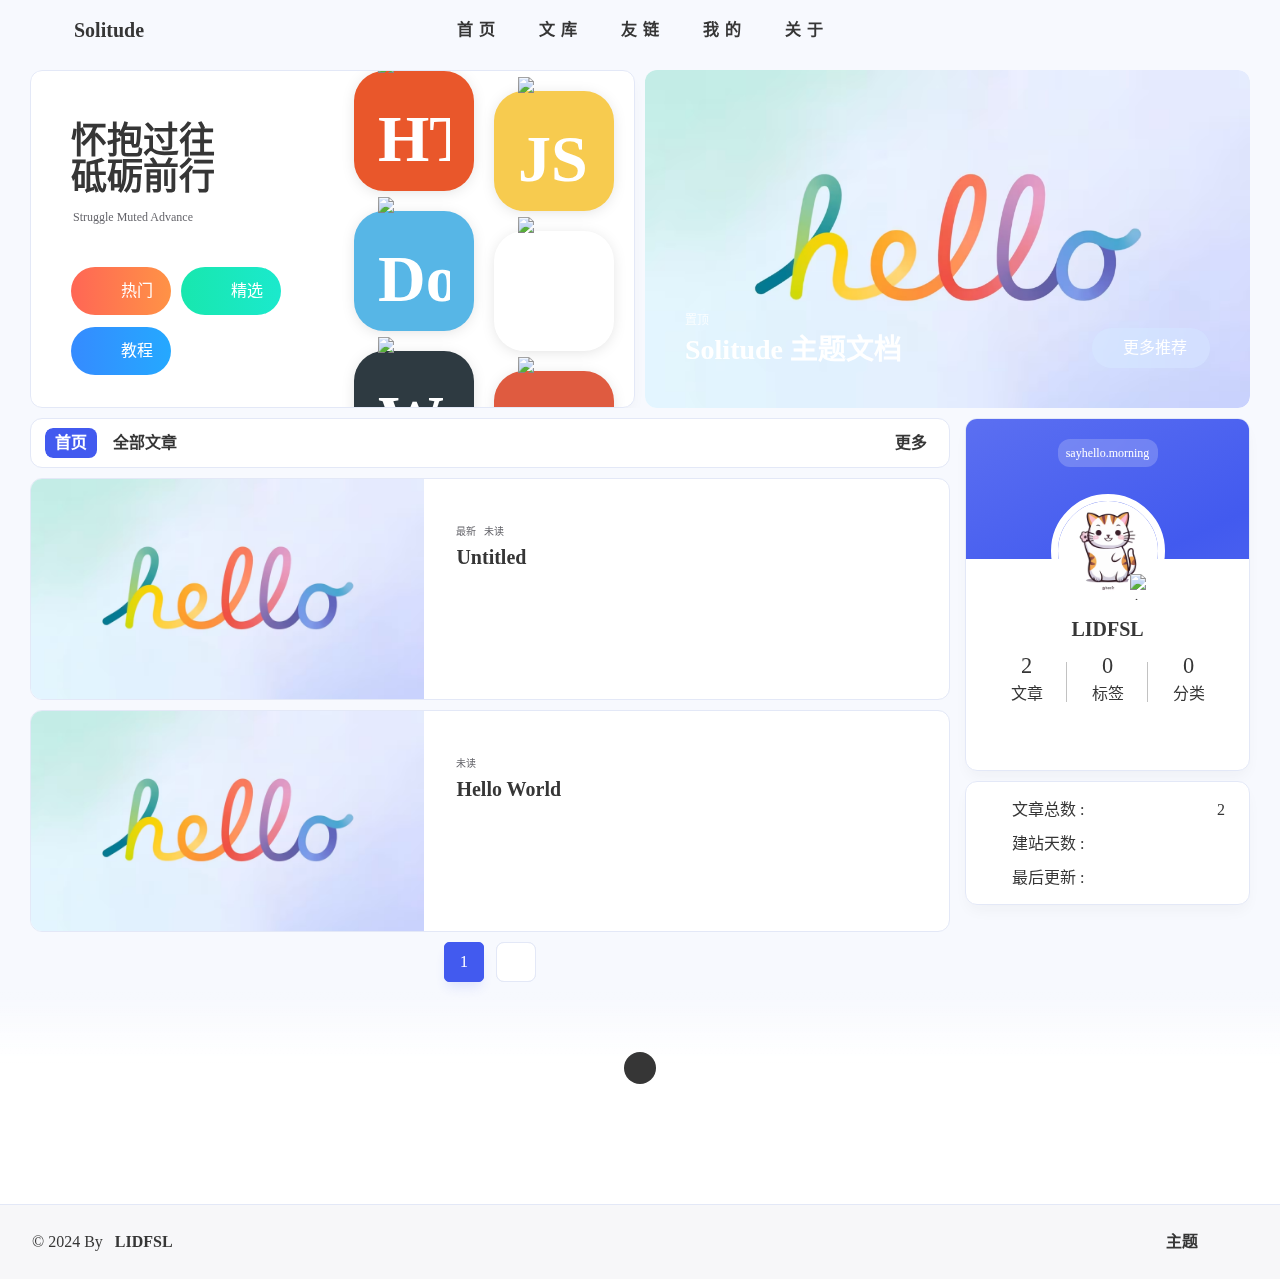
==== commit 44428ab9: "Site updated: 2024-11-25 11:19:54" ====
--- a/index.html
+++ b/index.html
@@ -123,7 +123,7 @@
     ai_text: false
 }</script><meta name="generator" content="Hexo 7.3.0"></head><body id="body" data-type="solitude"><!-- universe--><canvas id="universe"></canvas><!-- background img--><div id="global_bg"></div><!-- loading--><!-- console--><!-- sidebar--><div id="sidebar" style="zoom: 1;"><div id="menu-mask" style="display: none;"></div><div id="sidebar-menus"><div class="site-data"><div class="data-item is-center"><div class="data-item-link"><a href="/archives/"><div class="headline">文章</div><div class="length-num">2</div></a></div></div><div class="data-item is-center"><div class="data-item-link"><a href="/categories/"><div class="headline">分类</div><div class="length-num">0</div></a></div></div><div class="data-item is-center"><div class="data-item-link"><a href="/tags/"><div class="headline">标签</div><div class="length-num">0</div></a></div></div></div><span class="sidebar-menu-item-title">功能</span><div class="sidebar-menu-item"><span class="darkmode_switchbutton menu-child" onclick="sco.switchDarkMode()"><i class="solitude st-moon-clear-fill"></i><span>显示模式</span></span></div><div class="back-menu-list-groups"><div class="back-menu-list-group"><div class="back-menu-list-title">项目</div><div class="back-menu-list"><a class="back-menu-item" target="_blank" rel="noopener" href="https://github.com/everfu/hexo-theme-solitude" title="Solitude"><img class="nolazyload back-menu-item-icon" src="/img/pwa/favicon.ico" alt="Solitude"><span class="back-menu-item-text">Solitude</span></a></div></div></div><div class="menus_items"><div class="menus_item"><a class="site-page" href="/"><span>首页</span></a></div><div class="menus_item"><a class="site-page" href="javascript:void(0);"><span>文库</span></a><ul class="menus_item_child"><li><a class="site-page child" href="/archives/"><i class="solitude  st-folder-fill"></i><span>文章列表</span></a></li><li><a class="site-page child" href="/categories/"><i class="solitude  st-checkbox-multiple-blank-fill"></i><span>全部分类</span></a></li><li><a class="site-page child" href="/tags/"><i class="solitude  st-price-tag-fill"></i><span>全部标签</span></a></li></ul></div><div class="menus_item"><a class="site-page" href="javascript:void(0);"><span>友链</span></a><ul class="menus_item_child"><li><a class="site-page child" href="/moments/"><i class="solitude  st-wifi-fill"></i><span>友链鱼塘</span></a></li><li><a class="site-page child" href="/links/"><i class="solitude  st-group-fill"></i><span>友情链接</span></a></li><li><a class="site-page child" href="javascript:travelling()"><i class="solitude  st-gift-fill"></i><span>宝藏博主</span></a></li></ul></div><div class="menus_item"><a class="site-page" href="javascript:void(0);"><span>我的</span></a><ul class="menus_item_child"><li><a class="site-page child" href="/equipment/"><i class="solitude  st-laptop-line"></i><span>装备</span></a></li><li><a class="site-page child" href="/tlink/"><i class="solitude  st-tools-fill"></i><span>工具箱</span></a></li><li><a class="site-page child" href="/music/"><i class="solitude  st-disc-fill"></i><span>音乐馆</span></a></li></ul></div><div class="menus_item"><a class="site-page" href="javascript:void(0);"><span>关于</span></a><ul class="menus_item_child"><li><a class="site-page child" href="/about/"><i class="solitude  st-contacts-fill"></i><span>关于本站</span></a></li></ul></div></div><span class="sidebar-menu-item-title">标签</span><div class="card-widget card-tags card-archives card-webinfo card-allinfo"><div class="card-tag-cloud"></div></div></div></div><!-- keyboard--><div class="page" id="body-wrap"><header class="not-top-img" id="page-header"><nav class="show" id="nav"><div id="nav-group"><div id="blog_name"><div class="back-home-button" tabindex="-1"><i class="back-home-button-icon solitude st-more-fill"></i><div class="back-menu-list-groups"><div class="back-menu-list-group"><div class="back-menu-list-title">项目</div><div class="back-menu-list"><a class="back-menu-item" target="_blank" rel="noopener" href="https://github.com/everfu/hexo-theme-solitude" title="Solitude"><img class="nolazyload back-menu-item-icon" src="/img/pwa/favicon.ico" alt="Solitude"><span class="back-menu-item-text">Solitude</span></a></div></div></div></div><a id="site-name" href="/" title="返回博客主页"><span class="title">Solitude</span></a></div><div id="page-name-mask"><div id="page-name"><a id="page-name-text" onclick="sco.toTop()">白痴本痴</a></div></div><div id="menus"><div class="menus_items"><div class="menus_item"><a class="site-page" href="/"><span>首页</span></a></div><div class="menus_item"><a class="site-page" href="javascript:void(0);"><span>文库</span></a><ul class="menus_item_child"><li><a class="site-page child" href="/archives/"><i class="solitude  st-folder-fill"></i><span>文章列表</span></a></li><li><a class="site-page child" href="/categories/"><i class="solitude  st-checkbox-multiple-blank-fill"></i><span>全部分类</span></a></li><li><a class="site-page child" href="/tags/"><i class="solitude  st-price-tag-fill"></i><span>全部标签</span></a></li></ul></div><div class="menus_item"><a class="site-page" href="javascript:void(0);"><span>友链</span></a><ul class="menus_item_child"><li><a class="site-page child" href="/moments/"><i class="solitude  st-wifi-fill"></i><span>友链鱼塘</span></a></li><li><a class="site-page child" href="/links/"><i class="solitude  st-group-fill"></i><span>友情链接</span></a></li><li><a class="site-page child" href="javascript:travelling()"><i class="solitude  st-gift-fill"></i><span>宝藏博主</span></a></li></ul></div><div class="menus_item"><a class="site-page" href="javascript:void(0);"><span>我的</span></a><ul class="menus_item_child"><li><a class="site-page child" href="/equipment/"><i class="solitude  st-laptop-line"></i><span>装备</span></a></li><li><a class="site-page child" href="/tlink/"><i class="solitude  st-tools-fill"></i><span>工具箱</span></a></li><li><a class="site-page child" href="/music/"><i class="solitude  st-disc-fill"></i><span>音乐馆</span></a></li></ul></div><div class="menus_item"><a class="site-page" href="javascript:void(0);"><span>关于</span></a><ul class="menus_item_child"><li><a class="site-page child" href="/about/"><i class="solitude  st-contacts-fill"></i><span>关于本站</span></a></li></ul></div></div></div><div id="nav-left"></div><div id="nav-right"><div class="nav-button" id="travellings_button"><a class="site-page" target="_blank" rel="noopener" href="https://www.travellings.cn/go.html" title=""><i class="solitude st-train-line"></i></a></div><div class="nav-button" id="randomPost_button"><a class="site-page" onclick="toRandomPost()" title="随机一篇文章" href="javascript:void(0);"><i class="solitude st-dice-line"></i></a></div><div class="nav-button" id="nav-totop" onclick="sco.toTop()"><a class="totopbtn"><i class="solitude st-arrow-up-line"></i><span id="percent">0</span></a></div><div id="toggle-menu"><a class="site-page"><i class="solitude st-menu-line"></i></a></div></div></div></nav></header><div id="home_top"><div class="recent-top-post-group" id="recent-top-post-group"><div class="recent-post-top" id="recent-post-top"><div id="bannerGroup"><div id="banners"><div class="banners-title"><div class="banners-title-big">怀抱过往<br>砥砺前行</div><div class="banners-title-small">Struggle Muted Advance</div></div><div class="banners-links"><a class="banners-link-btn" href="/tags/%E7%83%AD%E9%97%A8/" style="background-image:  linear-gradient(to right,#f65,#ffbf37) "><i class="solitude  st-fire-fill "></i><div class="banners-link-title">热门</div></a><a class="banners-link-btn" href="/tags/%E6%95%99%E7%A8%8B/" style="background-image:  linear-gradient(to right,#358bff,#15c6ff) "><i class="solitude  st-book-mark-fill "></i><div class="banners-link-title">教程</div></a><a class="banners-link-btn" href="/tags/%E7%B2%BE%E9%80%89/" style="background-image:  linear-gradient(to right,#18e7ae,#1eebeb) "><i class="solitude  st-star-smile-fill "></i><div class="banners-link-title">精选</div></a></div><div class="tags-group-all"><div class="tags-group-wrapper"><div class="tags-group-icon-pair"><div class="tags-group-icon" style="background: #e9572b"><img class="nolazyload" src="https://7.isyangs.cn/34/65f2e42921677-34.png" title="HTML"></div><div class="tags-group-icon" style="background: #f7cb4f"><img class="nolazyload" src="https://7.isyangs.cn/34/65f2e43ceddda-34.png" title="JS"></div></div><div class="tags-group-icon-pair"><div class="tags-group-icon" style="background: #57b6e6"><img class="nolazyload" src="https://7.isyangs.cn/34/65f2e45462045-34.png" title="Docker"></div><div class="tags-group-icon" style="background: #ffffff"><img class="nolazyload" src="https://7.isyangs.cn/34/65f2e47acbe98-34.png" title="Flutter"></div></div><div class="tags-group-icon-pair"><div class="tags-group-icon" style="background: #2e3a41"><img class="nolazyload" src="https://7.isyangs.cn/34/65f2e488bf8ed-34.png" title="WebPack"></div><div class="tags-group-icon" style="background: #df5b40"><img class="nolazyload" src="https://7.isyangs.cn/34/65f2e499066fa-34.png" title="Git"></div></div><div class="tags-group-icon-pair"><div class="tags-group-icon" style="background: #e9572b"><img class="nolazyload" src="https://7.isyangs.cn/34/65f2e42921677-34.png" title="HTML"></div><div class="tags-group-icon" style="background: #f7cb4f"><img class="nolazyload" src="https://7.isyangs.cn/34/65f2e43ceddda-34.png" title="JS"></div></div><div class="tags-group-icon-pair"><div class="tags-group-icon" style="background: #57b6e6"><img class="nolazyload" src="https://7.isyangs.cn/34/65f2e45462045-34.png" title="Docker"></div><div class="tags-group-icon" style="background: #ffffff"><img class="nolazyload" src="https://7.isyangs.cn/34/65f2e47acbe98-34.png" title="Flutter"></div></div><div class="tags-group-icon-pair"><div class="tags-group-icon" style="background: #2e3a41"><img class="nolazyload" src="https://7.isyangs.cn/34/65f2e488bf8ed-34.png" title="WebPack"></div><div class="tags-group-icon" style="background: #df5b40"><img class="nolazyload" src="https://7.isyangs.cn/34/65f2e499066fa-34.png" title="Git"></div></div></div></div></div></div><div class="topGroup"><div class="recent-post-group"></div><script>function GoTodayCard() {
     window.open("https://solitude.js.org/", "_blank");
-}</script><div class="todayCard" id="todayCard" onclick="GoTodayCard()"><div class="todayCard-info"><div class="todayCard-tips">置顶</div><div class="todayCard-title">Solitude 主题文档</div></div><div class="todayCard-cover nolazyload" style="background: url('/img/default.avif') no-repeat center /cover"></div><div class="banner-button-group"><a class="banner-button" onclick="window.event.cancelBubble=true;sco.hideTodayCard();"><i class="solitude st-add-fill"></i><span class="banner-button-text">更多推荐</span></a></div></div></div></div></div></div><main class="layout" id="content-inner"><div id="home"><div id="category-bar"><div class="category-bar-items home" id="category-bar-items"><div class="category-bar-item select" id="category-bar-home"><a href="/">首页</a></div><div class="category-bar-item"><a href="/archives/">全部文章</a></div></div><div class="category-bar-right"><a class="category-bar-more" href="/categories/">更多</a></div></div><div class="recent-posts" id="recent-posts"><div class="recent-post-item" onclick="pjax.loadUrl('/2024/11/25/1/')"><div class="post_cover"><a href="/2024/11/25/1/" title="first"><img class="post_bg" src="/img/default.avif" alt="first"></a></div><div class="recent-post-info"><div class="recent-post-info-top"><div class="recent-post-info-top-tips"><span class="original">最新</span><a class="unvisited-post" href="/2024/11/25/1/">未读</a></div><a class="article-title" href="/2024/11/25/1/" title="first">first</a></div><break></break><div class="article-meta-wrap"><span class="article-meta tags"></span><span class="post-meta-date"><time datetime="2024-11-25T03:14:29.422Z"></time></span></div></div></div><div class="recent-post-item" onclick="pjax.loadUrl('/2024/07/23/hello-world/')"><div class="post_cover"><a href="/2024/07/23/hello-world/" title="Hello World"><img class="post_bg" src="/img/default.avif" alt="Hello World"></a></div><div class="recent-post-info"><div class="recent-post-info-top"><div class="recent-post-info-top-tips"><a class="unvisited-post" href="/2024/07/23/hello-world/">未读</a></div><a class="article-title" href="/2024/07/23/hello-world/" title="Hello World">Hello World</a></div><break></break><div class="article-meta-wrap"><span class="article-meta tags"></span><span class="post-meta-date"><time datetime="2024-07-23T06:19:26.970Z"></time></span></div></div></div><!-- pagination--><nav id="pagination"><div class="pagination"><span class="page-number current">1</span><div class="toPageGroup"><input id="toPageText" oninput="value=value.replace(/[^0-9]/g,'')" maxlength="3" title="跳转到指定页面" onkeyup="if (this.value === '0') this.value = ''"><a id="toPageButton" onclick="sco.toPage()"><i class="solitude st-show-right-line"></i></a></div></div></nav></div></div><!-- aside--><div class="aside-content" id="aside-content"><div class="card-widget card-info"><div class="card-content"><div class="card-info-bg-top"><div class="is-center"><div class="author-info__top-group"><div class="author-info__sayhi" id="author-info__sayhi" onclick="sco.changeSayHelloText()">sayhello.morning</div></div></div></div><a class="card-info-avatar" href="/about/" title="头像"><div class="avatar-img"><img src="/img/avatar.avif" alt="头像"></div><div class="avatar-sticker"><img class="avatar-sticker-img" src="https://7.isyangs.cn/34/65f2e4e0423cc-34.png" alt="心情贴纸"></div></a><div class="card-info__desc_group"><div class="author-info__name">LIDFSL</div><div class="author-info__desc"></div><div class="card-info__data is-center"><a href="/archives/" title="累计文章数:2"><div class="length-num">2</div><div class="headline">文章</div></a><a href="/tags/" title="标签总数:0"><div class="length-num">0</div><div class="headline">标签</div></a><a href="/categories/" title="分类总数:0"><div class="length-num">0</div><div class="headline">分类</div></a></div><div class="card-info-social-icons is-center"><a class="social-icon" target="_blank" rel="noopener" href="https://github.com/LIDFSL" title="Github"><i class="solitude  st-github-line"></i></a></div></div></div></div><div class="sticky_layout"><div class="card-widget card-tags card-archives card-webinfo card-allinfo"><div class="webinfo"><div class="webinfo-item"><div class="webinfo-item-title"><i class="item-icon solitude st-folder-fill"></i><div class="item-name">文章总数 :</div></div><div class="item-count">2</div></div><div class="webinfo-item"><div class="webinfo-item-title"><i class="item-icon solitude st-calendar-todo-fill"></i><div class="item-name">建站天数 :</div></div><div class="item-count" id="runtimeshow"></div></div><div class="webinfo-item"><div class="webinfo-item-title"><i class="item-icon solitude st-loop-left-fill"></i><div class="item-name">最后更新 :</div></div><time class="item-count" datetime="2024-11-25T03:17:36.911Z"></time></div></div></div></div></div></main><footer id="footer"><div id="footer_deal"><a class="deal_link" target="_blank" rel="noopener" href="https://github.com/LIDFSL" title="Github"><i class="solitude  st-github-line"></i></a></div><div id="st-footer"></div><div id="footer-bar"><div class="footer-bar-links"><div class="footer-bar-left"><div class="copyright">© 2024 By&nbsp;<a class="footer-bar-link" href="/">LIDFSL</a></div></div><div class="footer-bar-right"><a class="footer-bar-link" target="_blank" rel="noopener" href="https://github.com/everfu/hexo-theme-solitude" alt="主题">主题</a><a class="footer-bar-link cc" href="/null" aria-label="copyright"><i class="solitude st-copyright-line"></i><i class="solitude st-creative-commons-by-line"></i><i class="solitude st-creative-commons-nc-line"></i><i class="solitude st-creative-commons-nd-line"></i></a></div></div></div></footer></div><!-- right_menu--><!-- inject body--><div><script src="/js/utils.js?v=1.13.3"></script><script src="/js/main.js?v=1.13.3"></script><script src="/js/third_party/waterfall.min.js?v=1.13.3"></script><script src="https://cdnjs.cloudflare.com/ajax/libs/pjax/0.2.8/pjax.min.js"></script><script src="/js/third_party/universe.min.js?v=1.13.3"></script><script>dark()
+}</script><div class="todayCard" id="todayCard" onclick="GoTodayCard()"><div class="todayCard-info"><div class="todayCard-tips">置顶</div><div class="todayCard-title">Solitude 主题文档</div></div><div class="todayCard-cover nolazyload" style="background: url('/img/default.avif') no-repeat center /cover"></div><div class="banner-button-group"><a class="banner-button" onclick="window.event.cancelBubble=true;sco.hideTodayCard();"><i class="solitude st-add-fill"></i><span class="banner-button-text">更多推荐</span></a></div></div></div></div></div></div><main class="layout" id="content-inner"><div id="home"><div id="category-bar"><div class="category-bar-items home" id="category-bar-items"><div class="category-bar-item select" id="category-bar-home"><a href="/">首页</a></div><div class="category-bar-item"><a href="/archives/">全部文章</a></div></div><div class="category-bar-right"><a class="category-bar-more" href="/categories/">更多</a></div></div><div class="recent-posts" id="recent-posts"><div class="recent-post-item" onclick="pjax.loadUrl('/2024/11/25/1/')"><div class="post_cover"><a href="/2024/11/25/1/" title="Untitled"><img class="post_bg" src="/img/default.avif" alt="Untitled"></a></div><div class="recent-post-info"><div class="recent-post-info-top"><div class="recent-post-info-top-tips"><span class="original">最新</span><a class="unvisited-post" href="/2024/11/25/1/">未读</a></div><a class="article-title" href="/2024/11/25/1/" title="Untitled">Untitled</a></div><break></break><div class="article-meta-wrap"><span class="article-meta tags"></span><span class="post-meta-date"><time datetime="2024-11-25T03:14:29.422Z"></time></span></div></div></div><div class="recent-post-item" onclick="pjax.loadUrl('/2024/07/23/hello-world/')"><div class="post_cover"><a href="/2024/07/23/hello-world/" title="Hello World"><img class="post_bg" src="/img/default.avif" alt="Hello World"></a></div><div class="recent-post-info"><div class="recent-post-info-top"><div class="recent-post-info-top-tips"><a class="unvisited-post" href="/2024/07/23/hello-world/">未读</a></div><a class="article-title" href="/2024/07/23/hello-world/" title="Hello World">Hello World</a></div><break></break><div class="article-meta-wrap"><span class="article-meta tags"></span><span class="post-meta-date"><time datetime="2024-07-23T06:19:26.970Z"></time></span></div></div></div><!-- pagination--><nav id="pagination"><div class="pagination"><span class="page-number current">1</span><div class="toPageGroup"><input id="toPageText" oninput="value=value.replace(/[^0-9]/g,'')" maxlength="3" title="跳转到指定页面" onkeyup="if (this.value === '0') this.value = ''"><a id="toPageButton" onclick="sco.toPage()"><i class="solitude st-show-right-line"></i></a></div></div></nav></div></div><!-- aside--><div class="aside-content" id="aside-content"><div class="card-widget card-info"><div class="card-content"><div class="card-info-bg-top"><div class="is-center"><div class="author-info__top-group"><div class="author-info__sayhi" id="author-info__sayhi" onclick="sco.changeSayHelloText()">sayhello.morning</div></div></div></div><a class="card-info-avatar" href="/about/" title="头像"><div class="avatar-img"><img src="/img/avatar.avif" alt="头像"></div><div class="avatar-sticker"><img class="avatar-sticker-img" src="https://7.isyangs.cn/34/65f2e4e0423cc-34.png" alt="心情贴纸"></div></a><div class="card-info__desc_group"><div class="author-info__name">LIDFSL</div><div class="author-info__desc"></div><div class="card-info__data is-center"><a href="/archives/" title="累计文章数:2"><div class="length-num">2</div><div class="headline">文章</div></a><a href="/tags/" title="标签总数:0"><div class="length-num">0</div><div class="headline">标签</div></a><a href="/categories/" title="分类总数:0"><div class="length-num">0</div><div class="headline">分类</div></a></div><div class="card-info-social-icons is-center"><a class="social-icon" target="_blank" rel="noopener" href="https://github.com/LIDFSL" title="Github"><i class="solitude  st-github-line"></i></a></div></div></div></div><div class="sticky_layout"><div class="card-widget card-tags card-archives card-webinfo card-allinfo"><div class="webinfo"><div class="webinfo-item"><div class="webinfo-item-title"><i class="item-icon solitude st-folder-fill"></i><div class="item-name">文章总数 :</div></div><div class="item-count">2</div></div><div class="webinfo-item"><div class="webinfo-item-title"><i class="item-icon solitude st-calendar-todo-fill"></i><div class="item-name">建站天数 :</div></div><div class="item-count" id="runtimeshow"></div></div><div class="webinfo-item"><div class="webinfo-item-title"><i class="item-icon solitude st-loop-left-fill"></i><div class="item-name">最后更新 :</div></div><time class="item-count" datetime="2024-11-25T03:19:47.252Z"></time></div></div></div></div></div></main><footer id="footer"><div id="footer_deal"><a class="deal_link" target="_blank" rel="noopener" href="https://github.com/LIDFSL" title="Github"><i class="solitude  st-github-line"></i></a></div><div id="st-footer"></div><div id="footer-bar"><div class="footer-bar-links"><div class="footer-bar-left"><div class="copyright">© 2024 By&nbsp;<a class="footer-bar-link" href="/">LIDFSL</a></div></div><div class="footer-bar-right"><a class="footer-bar-link" target="_blank" rel="noopener" href="https://github.com/everfu/hexo-theme-solitude" alt="主题">主题</a><a class="footer-bar-link cc" href="/null" aria-label="copyright"><i class="solitude st-copyright-line"></i><i class="solitude st-creative-commons-by-line"></i><i class="solitude st-creative-commons-nc-line"></i><i class="solitude st-creative-commons-nd-line"></i></a></div></div></div></footer></div><!-- right_menu--><!-- inject body--><div><script src="/js/utils.js?v=1.13.3"></script><script src="/js/main.js?v=1.13.3"></script><script src="/js/third_party/waterfall.min.js?v=1.13.3"></script><script src="https://cdnjs.cloudflare.com/ajax/libs/pjax/0.2.8/pjax.min.js"></script><script src="/js/third_party/universe.min.js?v=1.13.3"></script><script>dark()
 </script><script src="https://cdnjs.cloudflare.com/ajax/libs/node-snackbar/0.1.16/snackbar.min.js"></script><script>var meting_api = 'https://meting.qjqq.cn/?server=:server&type=:type&id=:id&auth=:auth&r=:r';</script><script src="https://cdnjs.cloudflare.com/ajax/libs/aplayer/1.10.1/APlayer.min.js"></script><script src="https://cdnjs.cloudflare.com/ajax/libs/meting/2.0.1/Meting.min.js"></script><script src="https://cdnjs.cloudflare.com/ajax/libs/pace/1.2.4/pace.min.js"></script><div class="js-pjax"></div></div><!-- pjax--><script>const pjax = new Pjax({
     elements: 'a:not([target="_blank"])',
     selectors: ['title','#body-wrap','#site-config','meta[name="description"]','.js-pjax','meta[property^="og:"]','#config-diff'],
